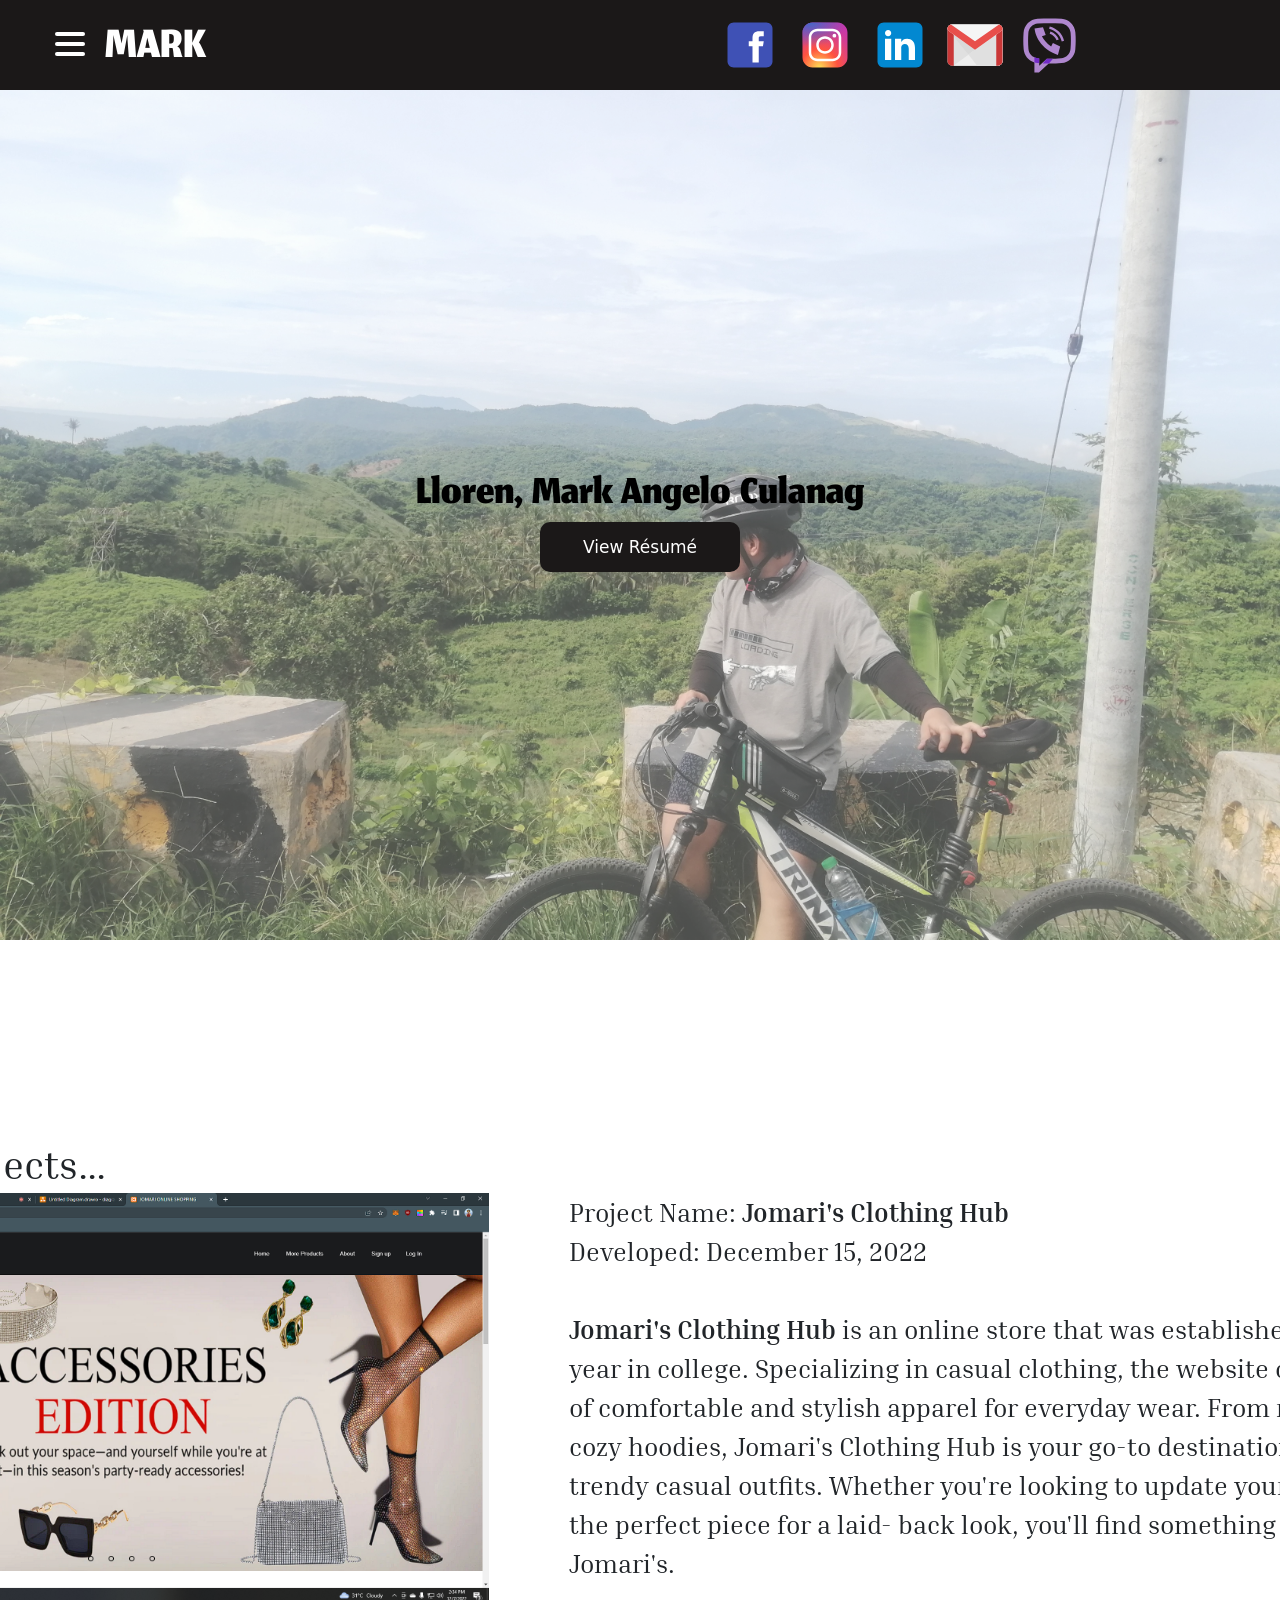
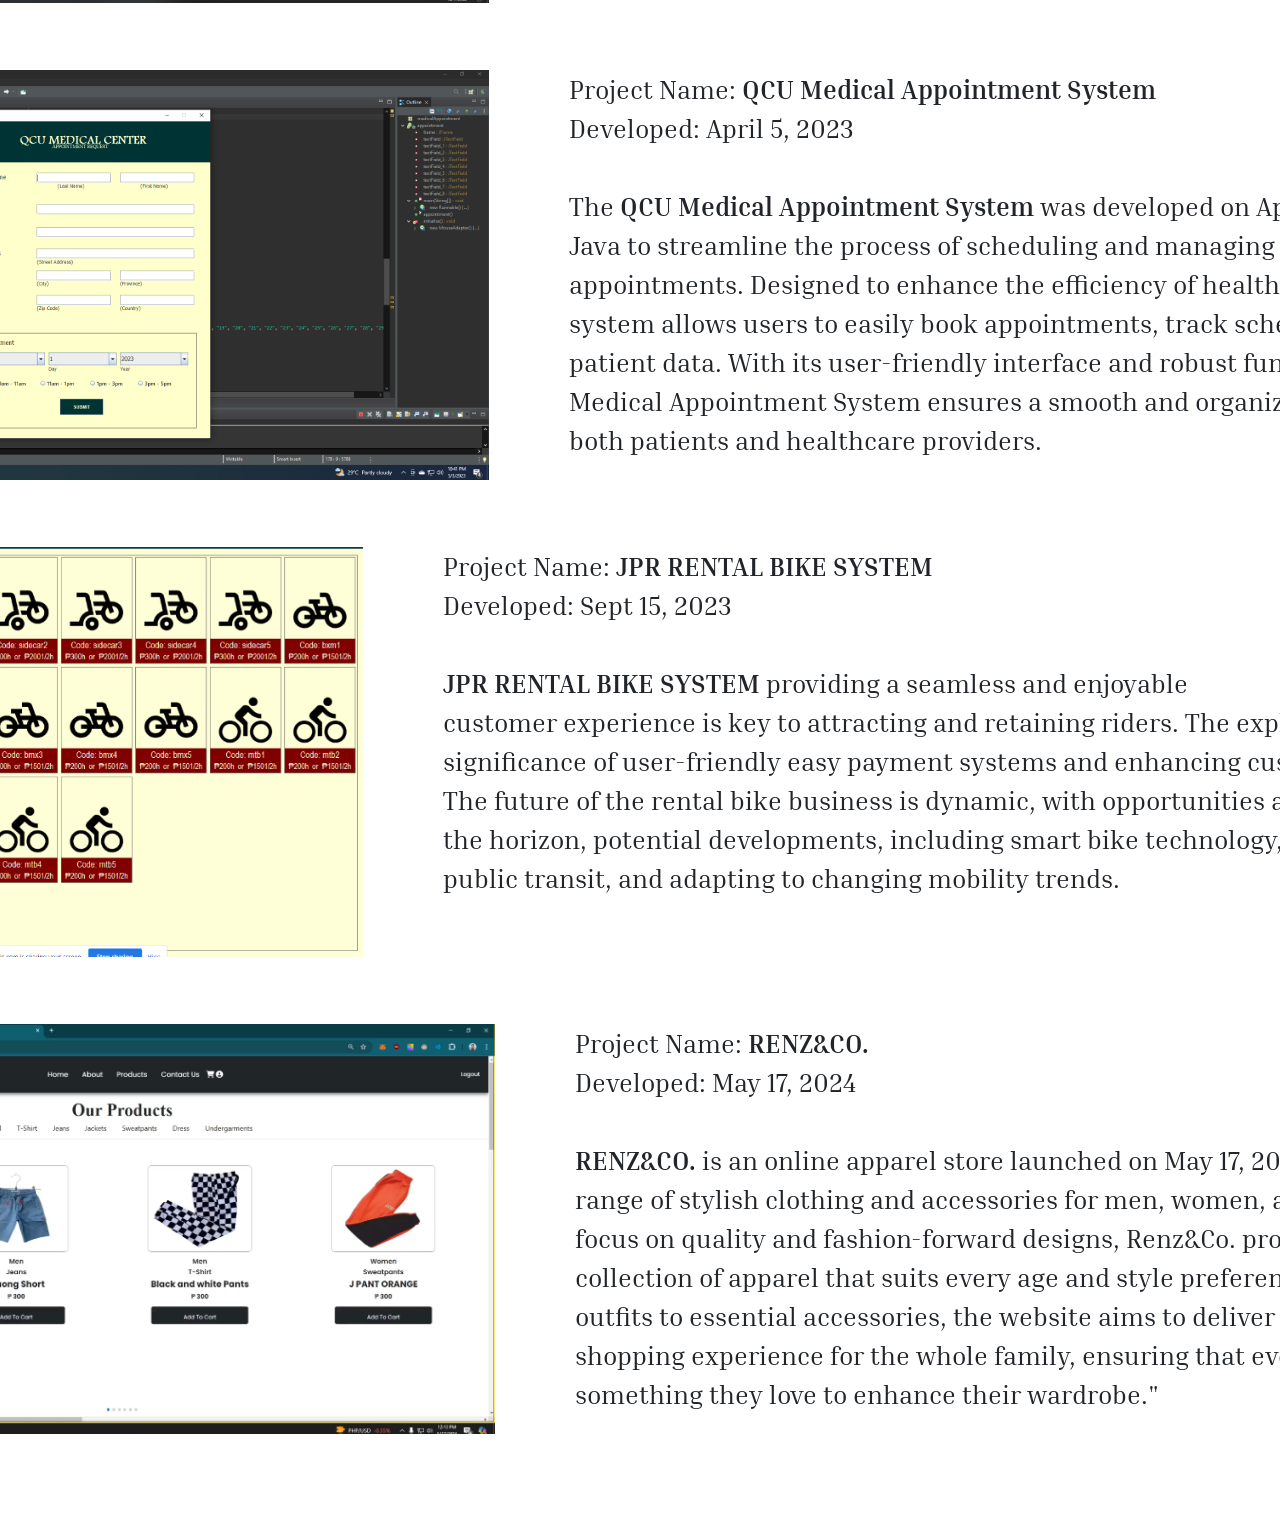
==== index.html @ b14b0250 "renaming" ====
<!DOCTYPE html>
<html lang="en">
<head>
    <meta charset="UTF-8">
    <meta name="viewport" content="width=device-width, initial-scale=1.0">
    <link href="https://cdn.jsdelivr.net/npm/bootstrap@5.3.3/dist/css/bootstrap.min.css" rel="stylesheet" integrity="sha384-QWTKZyjpPEjISv5WaRU9OFeRpok6YctnYmDr5pNlyT2bRjXh0JMhjY6hW+ALEwIH" crossorigin="anonymous">
    <link rel="stylesheet" href="index.css">
    <script src="https://cdn.jsdelivr.net/npm/bootstrap@5.3.3/dist/js/bootstrap.bundle.min.js" integrity="sha384-YvpcrYf0tY3lHB60NNkmXc5s9fDVZLESaAA55NDzOxhy9GkcIdslK1eN7N6jIeHz" crossorigin="anonymous"></script>


    <title>Document</title>
</head>
<body>
    <section class="header">
        
            <div class="Logo">
                 <h1> MARK </h1>
            </div>
            
            <div class="menu">
                <div data-active-trigger="menu" class="menu-opener">
                        <div class="burger">
                        <span></span>
                    </div>
                    <ul data-active-group="menu" class="menu-link">
                        <li>
                            <a href="https://www.facebook.com/markangelo.lloren"><svg id="fb" xmlns="http://www.w3.org/2000/svg" x="0px" y="0px" width="60" height="60" viewBox="0 0 48 48">
                            <path fill="#3F51B5" d="M42,37c0,2.762-2.238,5-5,5H11c-2.761,0-5-2.238-5-5V11c0-2.762,2.239-5,5-5h26c2.762,0,5,2.238,5,5V37z"></path><path fill="#FFF" d="M34.368,25H31v13h-5V25h-3v-4h3v-2.41c0.002-3.508,1.459-5.59,5.592-5.59H35v4h-2.287C31.104,17,31,17.6,31,18.723V21h4L34.368,25z"></path>
                            </svg></a>
                        </li>
                        
                        <li>
                            <a href="https://www.facebook.com/markangelo.lloren"><svg id="instagram" xmlns="http://www.w3.org/2000/svg" x="0px" y="0px" width="60" height="60" viewBox="0 0 48 48">
                            <radialGradient id="yOrnnhliCrdS2gy~4tD8ma_Xy10Jcu1L2Su_gr1" cx="19.38" cy="42.035" r="44.899" gradientUnits="userSpaceOnUse"><stop offset="0" stop-color="#fd5"></stop><stop offset=".328" stop-color="#ff543f"></stop><stop offset=".348" stop-color="#fc5245"></stop><stop offset=".504" stop-color="#e64771"></stop><stop offset=".643" stop-color="#d53e91"></stop><stop offset=".761" stop-color="#cc39a4"></stop><stop offset=".841" stop-color="#c837ab"></stop></radialGradient><path fill="url(#yOrnnhliCrdS2gy~4tD8ma_Xy10Jcu1L2Su_gr1)" d="M34.017,41.99l-20,0.019c-4.4,0.004-8.003-3.592-8.008-7.992l-0.019-20	c-0.004-4.4,3.592-8.003,7.992-8.008l20-0.019c4.4-0.004,8.003,3.592,8.008,7.992l0.019,20	C42.014,38.383,38.417,41.986,34.017,41.99z"></path><radialGradient id="yOrnnhliCrdS2gy~4tD8mb_Xy10Jcu1L2Su_gr2" cx="11.786" cy="5.54" r="29.813" gradientTransform="matrix(1 0 0 .6663 0 1.849)" gradientUnits="userSpaceOnUse"><stop offset="0" stop-color="#4168c9"></stop><stop offset=".999" stop-color="#4168c9" stop-opacity="0"></stop></radialGradient><path fill="url(#yOrnnhliCrdS2gy~4tD8mb_Xy10Jcu1L2Su_gr2)" d="M34.017,41.99l-20,0.019c-4.4,0.004-8.003-3.592-8.008-7.992l-0.019-20	c-0.004-4.4,3.592-8.003,7.992-8.008l20-0.019c4.4-0.004,8.003,3.592,8.008,7.992l0.019,20	C42.014,38.383,38.417,41.986,34.017,41.99z"></path><path fill="#fff" d="M24,31c-3.859,0-7-3.14-7-7s3.141-7,7-7s7,3.14,7,7S27.859,31,24,31z M24,19c-2.757,0-5,2.243-5,5	s2.243,5,5,5s5-2.243,5-5S26.757,19,24,19z"></path><circle cx="31.5" cy="16.5" r="1.5" fill="#fff"></circle><path fill="#fff" d="M30,37H18c-3.859,0-7-3.14-7-7V18c0-3.86,3.141-7,7-7h12c3.859,0,7,3.14,7,7v12	C37,33.86,33.859,37,30,37z M18,13c-2.757,0-5,2.243-5,5v12c0,2.757,2.243,5,5,5h12c2.757,0,5-2.243,5-5V18c0-2.757-2.243-5-5-5H18z"></path>
                            </svg></a>
                        </li>
                        
                        <li>
                            <a href="https://www.facebook.com/markangelo.lloren"><svg id="linkedin" xmlns="http://www.w3.org/2000/svg" x="0px" y="0px" width="60" height="60" viewBox="0 0 48 48">
                                <path fill="#0288D1" d="M42,37c0,2.762-2.238,5-5,5H11c-2.761,0-5-2.238-5-5V11c0-2.762,2.239-5,5-5h26c2.762,0,5,2.238,5,5V37z"></path><path fill="#FFF" d="M12 19H17V36H12zM14.485 17h-.028C12.965 17 12 15.888 12 14.499 12 13.08 12.995 12 14.514 12c1.521 0 2.458 1.08 2.486 2.499C17 15.887 16.035 17 14.485 17zM36 36h-5v-9.099c0-2.198-1.225-3.698-3.192-3.698-1.501 0-2.313 1.012-2.707 1.99C24.957 25.543 25 26.511 25 27v9h-5V19h5v2.616C25.721 20.5 26.85 19 29.738 19c3.578 0 6.261 2.25 6.261 7.274L36 36 36 36z"></path>
                                </svg></a>
                        </li>
                        
                        <li>
                            <a href="https://www.facebook.com/markangelo.lloren"><svg id="email" xmlns="http://www.w3.org/2000/svg" x="0px" y="0px" width="60" height="60" viewBox="0 0 48 48">
                                <path fill="#e0e0e0" d="M5.5,40.5h37c1.933,0,3.5-1.567,3.5-3.5V11c0-1.933-1.567-3.5-3.5-3.5h-37C3.567,7.5,2,9.067,2,11v26C2,38.933,3.567,40.5,5.5,40.5z"></path><path fill="#d9d9d9" d="M26,40.5h16.5c1.933,0,3.5-1.567,3.5-3.5V11c0-1.933-1.567-3.5-3.5-3.5h-37C3.567,7.5,2,9.067,2,11L26,40.5z"></path><path fill="#eee" d="M6.745,40.5H42.5c1.933,0,3.5-1.567,3.5-3.5V11.5L6.745,40.5z"></path><path fill="#e0e0e0" d="M25.745,40.5H42.5c1.933,0,3.5-1.567,3.5-3.5V11.5L18.771,31.616L25.745,40.5z"></path><path fill="#ca3737" d="M42.5,9.5h-37C3.567,9.5,2,9.067,2,11v26c0,1.933,1.567,3.5,3.5,3.5H7V12h34v28.5h1.5c1.933,0,3.5-1.567,3.5-3.5V11C46,9.067,44.433,9.5,42.5,9.5z"></path><path fill="#f5f5f5" d="M42.5,7.5H24H5.5C3.567,7.5,2,9.036,2,11c0,1.206,1.518,2.258,1.518,2.258L24,27.756l20.482-14.497c0,0,1.518-1.053,1.518-2.258C46,9.036,44.433,7.5,42.5,7.5z"></path><path fill="#e84f4b" d="M43.246,7.582L24,21L4.754,7.582C3.18,7.919,2,9.297,2,11c0,1.206,1.518,2.258,1.518,2.258L24,27.756l20.482-14.497c0,0,1.518-1.053,1.518-2.258C46,9.297,44.82,7.919,43.246,7.582z"></path>
                                </svg></a>
                        </li>

                        <li>
                            <a href="https://www.facebook.com/markangelo.lloren"><svg id="contact" xmlns="http://www.w3.org/2000/svg" x="0px" y="0px" width="60" height="60" viewBox="0 0 50 50">
                                <path fill="#af87ce" d="M31.596,33.436l-2.103-0.845c-14.748-5.924-16.972-18.854-17.06-19.402l-0.322-2.018l7.042-0.972	l2.285,6.366l-3.172,1.139c1.388,2.65,3.745,5.871,7.688,8.527l1.465-2.918l6.045,3.034L31.596,33.436z"></path><path fill="#af87ce" d="M15.781,48H12v-8.437c-4.99-1.456-8.589-5.822-8.976-11.134C2.66,23.432,2.645,19.617,2.97,14.823	C3.393,8.608,8.371,3.608,14.551,3.192c7.166-0.483,13.165-0.487,20.061-0.02c6.086,0.413,11.045,5.29,11.535,11.345l0,0	c0.4,4.953,0.384,9.07-0.057,14.212c-0.518,6.037-5.32,10.809-11.42,11.345c-4.06,0.357-7.058,0.472-10.755,0.433L15.781,48z M24.812,6.826c-3.213,0-6.457,0.119-9.993,0.356c-4.193,0.282-7.571,3.684-7.858,7.912c-0.312,4.591-0.297,8.248,0.052,13.044	c0.293,4.021,3.288,7.245,7.282,7.842L16,36.235v6.124l6.383-5.88l0.802,0.015c3.917,0.073,6.938-0.036,11.134-0.404	c4.16-0.366,7.434-3.604,7.785-7.702c0.426-4.97,0.441-8.769,0.055-13.548l0,0c-0.331-4.096-3.692-7.396-7.819-7.677	C31.033,6.938,27.938,6.826,24.812,6.826z"></path><path fill="#742bc9" d="M22.266,36.45l-3.336,3.892c1.717,0.089,3.427,0.143,5.13,0.162l3.456-4.032	C25.775,36.503,24.026,36.497,22.266,36.45z"></path><path fill="#742bc9" d="M16,40.154v-4.023c-0.393-0.031-0.784-0.044-1.177-0.078c-1.004-0.088-1.952-0.348-2.823-0.743v4.255	c0.794,0.232,1.619,0.398,2.474,0.473C14.983,40.082,15.491,40.116,16,40.154z"></path><path fill="#af87ce" d="M30.459,21.142c-0.468-1.241-1.176-2.34-2.103-3.267c-1.016-1.017-2.231-1.765-3.613-2.224	l0.631-1.898c1.68,0.559,3.159,1.47,4.396,2.708c1.128,1.128,1.99,2.465,2.559,3.974L30.459,21.142z"></path><path fill="#af87ce" d="M34.78,22.022c-0.618-2.559-1.933-4.898-3.803-6.769c-1.854-1.854-4.174-3.165-6.71-3.789	l0.478-1.941c2.89,0.711,5.534,2.204,7.646,4.316c2.13,2.13,3.629,4.797,4.333,7.714L34.78,22.022z"></path>
                                </svg></a>
                        </li>
                    </ul>
                </div>
            </div>
            <div class="SocMeds">
                
                <a href="https://www.facebook.com/markangelo.lloren"><svg id="fb" xmlns="http://www.w3.org/2000/svg" x="0px" y="0px" width="60" height="60" viewBox="0 0 48 48">
                    <path fill="#3F51B5" d="M42,37c0,2.762-2.238,5-5,5H11c-2.761,0-5-2.238-5-5V11c0-2.762,2.239-5,5-5h26c2.762,0,5,2.238,5,5V37z"></path><path fill="#FFF" d="M34.368,25H31v13h-5V25h-3v-4h3v-2.41c0.002-3.508,1.459-5.59,5.592-5.59H35v4h-2.287C31.104,17,31,17.6,31,18.723V21h4L34.368,25z"></path>
                </svg></a>
                
                <a href="https://www.facebook.com/markangelo.lloren"><svg id="instagram" xmlns="http://www.w3.org/2000/svg" x="0px" y="0px" width="60" height="60" viewBox="0 0 48 48">
                    <radialGradient id="yOrnnhliCrdS2gy~4tD8ma_Xy10Jcu1L2Su_gr1" cx="19.38" cy="42.035" r="44.899" gradientUnits="userSpaceOnUse"><stop offset="0" stop-color="#fd5"></stop><stop offset=".328" stop-color="#ff543f"></stop><stop offset=".348" stop-color="#fc5245"></stop><stop offset=".504" stop-color="#e64771"></stop><stop offset=".643" stop-color="#d53e91"></stop><stop offset=".761" stop-color="#cc39a4"></stop><stop offset=".841" stop-color="#c837ab"></stop></radialGradient><path fill="url(#yOrnnhliCrdS2gy~4tD8ma_Xy10Jcu1L2Su_gr1)" d="M34.017,41.99l-20,0.019c-4.4,0.004-8.003-3.592-8.008-7.992l-0.019-20	c-0.004-4.4,3.592-8.003,7.992-8.008l20-0.019c4.4-0.004,8.003,3.592,8.008,7.992l0.019,20	C42.014,38.383,38.417,41.986,34.017,41.99z"></path><radialGradient id="yOrnnhliCrdS2gy~4tD8mb_Xy10Jcu1L2Su_gr2" cx="11.786" cy="5.54" r="29.813" gradientTransform="matrix(1 0 0 .6663 0 1.849)" gradientUnits="userSpaceOnUse"><stop offset="0" stop-color="#4168c9"></stop><stop offset=".999" stop-color="#4168c9" stop-opacity="0"></stop></radialGradient><path fill="url(#yOrnnhliCrdS2gy~4tD8mb_Xy10Jcu1L2Su_gr2)" d="M34.017,41.99l-20,0.019c-4.4,0.004-8.003-3.592-8.008-7.992l-0.019-20	c-0.004-4.4,3.592-8.003,7.992-8.008l20-0.019c4.4-0.004,8.003,3.592,8.008,7.992l0.019,20	C42.014,38.383,38.417,41.986,34.017,41.99z"></path><path fill="#fff" d="M24,31c-3.859,0-7-3.14-7-7s3.141-7,7-7s7,3.14,7,7S27.859,31,24,31z M24,19c-2.757,0-5,2.243-5,5	s2.243,5,5,5s5-2.243,5-5S26.757,19,24,19z"></path><circle cx="31.5" cy="16.5" r="1.5" fill="#fff"></circle><path fill="#fff" d="M30,37H18c-3.859,0-7-3.14-7-7V18c0-3.86,3.141-7,7-7h12c3.859,0,7,3.14,7,7v12	C37,33.86,33.859,37,30,37z M18,13c-2.757,0-5,2.243-5,5v12c0,2.757,2.243,5,5,5h12c2.757,0,5-2.243,5-5V18c0-2.757-2.243-5-5-5H18z"></path>
                    </svg></a>
                
                <a href="https://www.facebook.com/markangelo.lloren"><svg id="linkedin" xmlns="http://www.w3.org/2000/svg" x="0px" y="0px" width="60" height="60" viewBox="0 0 48 48">
                    <path fill="#0288D1" d="M42,37c0,2.762-2.238,5-5,5H11c-2.761,0-5-2.238-5-5V11c0-2.762,2.239-5,5-5h26c2.762,0,5,2.238,5,5V37z"></path><path fill="#FFF" d="M12 19H17V36H12zM14.485 17h-.028C12.965 17 12 15.888 12 14.499 12 13.08 12.995 12 14.514 12c1.521 0 2.458 1.08 2.486 2.499C17 15.887 16.035 17 14.485 17zM36 36h-5v-9.099c0-2.198-1.225-3.698-3.192-3.698-1.501 0-2.313 1.012-2.707 1.99C24.957 25.543 25 26.511 25 27v9h-5V19h5v2.616C25.721 20.5 26.85 19 29.738 19c3.578 0 6.261 2.25 6.261 7.274L36 36 36 36z"></path>
                    </svg></a>
                
                <a href="https://www.facebook.com/markangelo.lloren"><svg id="email" xmlns="http://www.w3.org/2000/svg" x="0px" y="0px" width="60" height="60" viewBox="0 0 48 48">
                    <path fill="#e0e0e0" d="M5.5,40.5h37c1.933,0,3.5-1.567,3.5-3.5V11c0-1.933-1.567-3.5-3.5-3.5h-37C3.567,7.5,2,9.067,2,11v26C2,38.933,3.567,40.5,5.5,40.5z"></path><path fill="#d9d9d9" d="M26,40.5h16.5c1.933,0,3.5-1.567,3.5-3.5V11c0-1.933-1.567-3.5-3.5-3.5h-37C3.567,7.5,2,9.067,2,11L26,40.5z"></path><path fill="#eee" d="M6.745,40.5H42.5c1.933,0,3.5-1.567,3.5-3.5V11.5L6.745,40.5z"></path><path fill="#e0e0e0" d="M25.745,40.5H42.5c1.933,0,3.5-1.567,3.5-3.5V11.5L18.771,31.616L25.745,40.5z"></path><path fill="#ca3737" d="M42.5,9.5h-37C3.567,9.5,2,9.067,2,11v26c0,1.933,1.567,3.5,3.5,3.5H7V12h34v28.5h1.5c1.933,0,3.5-1.567,3.5-3.5V11C46,9.067,44.433,9.5,42.5,9.5z"></path><path fill="#f5f5f5" d="M42.5,7.5H24H5.5C3.567,7.5,2,9.036,2,11c0,1.206,1.518,2.258,1.518,2.258L24,27.756l20.482-14.497c0,0,1.518-1.053,1.518-2.258C46,9.036,44.433,7.5,42.5,7.5z"></path><path fill="#e84f4b" d="M43.246,7.582L24,21L4.754,7.582C3.18,7.919,2,9.297,2,11c0,1.206,1.518,2.258,1.518,2.258L24,27.756l20.482-14.497c0,0,1.518-1.053,1.518-2.258C46,9.297,44.82,7.919,43.246,7.582z"></path>
                    </svg></a>
                
                <a href="https://www.facebook.com/markangelo.lloren"><svg id="contact" xmlns="http://www.w3.org/2000/svg" x="0px" y="0px" width="60" height="60" viewBox="0 0 50 50">
                    <path fill="#af87ce" d="M31.596,33.436l-2.103-0.845c-14.748-5.924-16.972-18.854-17.06-19.402l-0.322-2.018l7.042-0.972	l2.285,6.366l-3.172,1.139c1.388,2.65,3.745,5.871,7.688,8.527l1.465-2.918l6.045,3.034L31.596,33.436z"></path><path fill="#af87ce" d="M15.781,48H12v-8.437c-4.99-1.456-8.589-5.822-8.976-11.134C2.66,23.432,2.645,19.617,2.97,14.823	C3.393,8.608,8.371,3.608,14.551,3.192c7.166-0.483,13.165-0.487,20.061-0.02c6.086,0.413,11.045,5.29,11.535,11.345l0,0	c0.4,4.953,0.384,9.07-0.057,14.212c-0.518,6.037-5.32,10.809-11.42,11.345c-4.06,0.357-7.058,0.472-10.755,0.433L15.781,48z M24.812,6.826c-3.213,0-6.457,0.119-9.993,0.356c-4.193,0.282-7.571,3.684-7.858,7.912c-0.312,4.591-0.297,8.248,0.052,13.044	c0.293,4.021,3.288,7.245,7.282,7.842L16,36.235v6.124l6.383-5.88l0.802,0.015c3.917,0.073,6.938-0.036,11.134-0.404	c4.16-0.366,7.434-3.604,7.785-7.702c0.426-4.97,0.441-8.769,0.055-13.548l0,0c-0.331-4.096-3.692-7.396-7.819-7.677	C31.033,6.938,27.938,6.826,24.812,6.826z"></path><path fill="#742bc9" d="M22.266,36.45l-3.336,3.892c1.717,0.089,3.427,0.143,5.13,0.162l3.456-4.032	C25.775,36.503,24.026,36.497,22.266,36.45z"></path><path fill="#742bc9" d="M16,40.154v-4.023c-0.393-0.031-0.784-0.044-1.177-0.078c-1.004-0.088-1.952-0.348-2.823-0.743v4.255	c0.794,0.232,1.619,0.398,2.474,0.473C14.983,40.082,15.491,40.116,16,40.154z"></path><path fill="#af87ce" d="M30.459,21.142c-0.468-1.241-1.176-2.34-2.103-3.267c-1.016-1.017-2.231-1.765-3.613-2.224	l0.631-1.898c1.68,0.559,3.159,1.47,4.396,2.708c1.128,1.128,1.99,2.465,2.559,3.974L30.459,21.142z"></path><path fill="#af87ce" d="M34.78,22.022c-0.618-2.559-1.933-4.898-3.803-6.769c-1.854-1.854-4.174-3.165-6.71-3.789	l0.478-1.941c2.89,0.711,5.534,2.204,7.646,4.316c2.13,2.13,3.629,4.797,4.333,7.714L34.78,22.022z"></path>
                    </svg></a>

                
                
            </div>
        
    </section>
    



    <section class="content">
        <div class="backgroundPic">
            <div class="DeveloperName"> 
                <h2> Lloren, Mark Angelo Culanag </h2>
                <button class="ViewExperience" type="button" class="btn btn-primary" data-bs-toggle="modal" data-bs-target="#staticBackdrop"> View Résumé </button>
            </div>
            
            <!-- Modal -->
            <div class="modal fade" id="staticBackdrop" data-bs-backdrop="static" data-bs-keyboard="false" tabindex="-1" aria-labelledby="staticBackdropLabel" aria-hidden="true">
                <div class="modal-dialog">
                <div class="modal-content">
                    <div class="modal-header">
                    <h1 class="modal-title fs-5" id="staticBackdropLabel">Résumé</h1>
                    <button type="button" class="btn-close" data-bs-dismiss="modal" aria-label="Close"></button>
                    </div>
                    
                    <div class="modal-body">
                        <ul class="list-group">
                            <li class="list-group-item active bg-dark text-white border-dark "  aria-current="true">Basic Infomation</li>
                            <li class="list-group-item">Name: LLOREN, MARK ANGELO C.</li>
                            <li class="list-group-item">Gender: MALE </li>

                            <li class="list-group-item active bg-dark text-white border-dark " aria-current="true">Work Experience</li>
                            <li class="list-group-item">'FOOD HANDLER' - BALIWAG LECHEN MANOK INC. (SEP-DEC 2022)</li>
                            <li class="list-group-item">'TECHNICAL STAFF' - INTELLISMART TECHNOLOGY, INC. (AUG-OCT 2024) </li>

                            <li class="list-group-item active bg-dark text-white border-dark " aria-current="true">Skills</li>
                            <li class="list-group-item">
                                
                                <svg xmlns="http://www.w3.org/2000/svg" x="0px" y="0px" width="60" height="60" viewBox="0 0 48 48">
                                <path fill="#E65100" d="M41,5H7l3,34l14,4l14-4L41,5L41,5z"></path><path fill="#FF6D00" d="M24 8L24 39.9 35.2 36.7 37.7 8z"></path><path fill="#FFF" d="M24,25v-4h8.6l-0.7,11.5L24,35.1v-4.2l4.1-1.4l0.3-4.5H24z M32.9,17l0.3-4H24v4H32.9z"></path><path fill="#EEE" d="M24,30.9v4.2l-7.9-2.6L15.7,27h4l0.2,2.5L24,30.9z M19.1,17H24v-4h-9.1l0.7,12H24v-4h-4.6L19.1,17z"></path>
                                </svg>
                                
                                <svg xmlns="http://www.w3.org/2000/svg" x="0px" y="0px" width="60" height="60" viewBox="0 0 48 48">
                                    <linearGradient id="TQDriqswrKwPOniLrPT12a_7gdY5qNXaKC0_gr1" x1="16.33" x2="32.293" y1="-2.748" y2="41.109" gradientUnits="userSpaceOnUse"><stop offset="0" stop-color="#2aa4f4"></stop><stop offset="1" stop-color="#007ad9"></stop></linearGradient><path fill="url(#TQDriqswrKwPOniLrPT12a_7gdY5qNXaKC0_gr1)" d="M7.192,7.176l2.627,29.77c0.109,1.237,0.97,2.28,2.164,2.621l10.643,3.041	c0.898,0.257,1.849,0.257,2.747,0l10.643-3.041c1.194-0.341,2.055-1.383,2.164-2.621l2.627-29.77C40.911,6.006,39.99,5,38.816,5	H9.184C8.01,5,7.089,6.006,7.192,7.176z"></path><path fill="#35c1f1" d="M24,8v31.9l9.876-2.822c0.797-0.228,1.371-0.924,1.443-1.749l2.286-26.242	C37.656,8.502,37.196,8,36.609,8H24z"></path><path fill="#fff" d="M33.1,13H24v4h4.9l-0.3,4H24v4h4.4l-0.3,4.5L24,30.9v4.2l7.9-2.6L32.6,21l0,0L33.1,13z"></path><path fill="#d6e0e9" d="M24,13v4h-8.9l-0.3-4H24z M19.4,21l0.2,4H24v-4H19.4z M19.8,27h-4l0.3,5.5l7.9,2.6v-4.2l-4.1-1.4	L19.8,27z"></path><path d="M33.1,13l-0.5,8l-0.7,11.5L24,35.1l-7.9-2.6L15.8,27h4l0.1,2.5l4.1,1.4l4.1-1.4l0.3-4.5H24h-4.4l-0.2-4H24h4.6l0.3-4H24 h-8.9l-0.3-4H24H33.1 M34.164,12H33.1H24h-9.2h-1.078l0.081,1.075l0.3,4L14.172,18H15.1H24h3.822l-0.15,2H24h-4.6h-1.051 l0.052,1.05l0.2,4L18.649,26H15.8h-1.056l0.058,1.054l0.3,5.5l0.037,0.682l0.649,0.214l7.9,2.6L24,36.153l0.313-0.103l7.9-2.6 l0.644-0.212l0.041-0.677l0.7-11.5l0.5-7.998L34.164,12L34.164,12z M20.761,26H24h3.331l-0.185,2.769L24,29.843l-3.128-1.068 l-0.073-1.815L20.761,26L20.761,26z" opacity=".05"></path><path d="M33.1,13l-0.5,8l-0.7,11.5L24,35.1l-7.9-2.6L15.8,27h4l0.1,2.5l4.1,1.4l4.1-1.4l0.3-4.5H24h-4.4l-0.2-4H24h4.6l0.3-4H24 h-8.9l-0.3-4H24H33.1 M33.632,12.5H33.1H24h-9.2h-0.539l0.04,0.537l0.3,4l0.035,0.463H15.1H24h4.361l-0.225,3H24h-4.6h-0.526 l0.026,0.525l0.2,4l0.024,0.475H19.6H24h3.866l-0.242,3.634L24,30.372l-3.614-1.234L20.3,26.98L20.28,26.5H19.8h-4h-0.528 l0.029,0.527l0.3,5.5l0.019,0.341l0.324,0.107l7.9,2.6L24,35.626l0.156-0.051l7.9-2.6l0.322-0.106l0.021-0.339l0.7-11.5l0.5-7.999 L33.632,12.5L33.632,12.5z" opacity=".07"></path>
                                    </svg>
                            

                                <svg xmlns="http://www.w3.org/2000/svg" x="0px" y="0px" width="60" height="60" viewBox="0 0 48 48">
                                    <path fill="#ffd600" d="M6,42V6h36v36H6z"></path><path fill="#000001" d="M29.538 32.947c.692 1.124 1.444 2.201 3.037 2.201 1.338 0 2.04-.665 2.04-1.585 0-1.101-.726-1.492-2.198-2.133l-.807-.344c-2.329-.988-3.878-2.226-3.878-4.841 0-2.41 1.845-4.244 4.728-4.244 2.053 0 3.528.711 4.592 2.573l-2.514 1.607c-.553-.988-1.151-1.377-2.078-1.377-.946 0-1.545.597-1.545 1.377 0 .964.6 1.354 1.985 1.951l.807.344C36.452 29.645 38 30.839 38 33.523 38 36.415 35.716 38 32.65 38c-2.999 0-4.702-1.505-5.65-3.368L29.538 32.947zM17.952 33.029c.506.906 1.275 1.603 2.381 1.603 1.058 0 1.667-.418 1.667-2.043V22h3.333v11.101c0 3.367-1.953 4.899-4.805 4.899-2.577 0-4.437-1.746-5.195-3.368L17.952 33.029z"></path>
                                    </svg>


                                <svg xmlns="http://www.w3.org/2000/svg" x="0px" y="0px" width="60" height="60" viewBox="0 0 80 80">
                                    <path fill="#dcd5f2" d="M40,61.5C18.22,61.5,0.5,51.855,0.5,40S18.22,18.5,40,18.5S79.5,28.145,79.5,40S61.78,61.5,40,61.5z"></path><path fill="#8b75a1" d="M40,19c21.505,0,39,9.421,39,21S61.505,61,40,61S1,51.579,1,40S18.495,19,40,19 M40,18 C17.909,18,0,27.85,0,40s17.909,22,40,22s40-9.85,40-22S62.091,18,40,18L40,18z"></path><path fill="#36404d" d="M25.112 34c1.725 0 3.214.622 4.084 1.706.749.934.981 2.171.668 3.577C29.023 43.074 27.395 44 21.57 44h-4.14l1.75-10H25.112M25.112 32H17.5L14 52h2l1.056-6h4.515c5.863 0 9.053-.905 10.246-6.284C32.842 35.096 29.436 32 25.112 32L25.112 32zM61.112 34c1.725 0 3.214.622 4.084 1.706.749.934.981 2.171.668 3.577C65.023 43.074 63.395 44 57.57 44h-4.14l1.75-10H61.112M61.112 32H53.5L50 52h2l1.056-6h4.515c5.863 0 9.053-.905 10.246-6.284C68.842 35.096 65.436 32 61.112 32L61.112 32z"></path><g><path fill="#36404d" d="M49.072,33.212C48.193,32.348,46.644,32,44.334,32h-5.538L40,26h-2.1L34,46h1.99l2.388-12h0.419 h5.538c2.338,0,3.094,0.4,3.335,0.637c0.343,0.338,0.424,1.226,0.217,2.363l-1.767,9h2.106l1.626-8.63 C50.199,35.462,49.936,34.062,49.072,33.212z"></path></g>
                                </svg>


                                <svg class="w-6 h-6 text-gray-800 dark:text-white" aria-hidden="true" xmlns="http://www.w3.org/2000/svg" width="60" height="60" fill="none" viewBox="0 0 24 24">
                                    <path stroke="currentColor" stroke-linejoin="round" d="m17 13 3.4641-2V7L17 5l-3.4641 2v4M17 13l-3.4641-2M17 13v4l-7.00001 4M17 13V9m0 4-7.00001 4m3.53591-6L10.5 12.7348M9.99999 21l-3.4641-2.1318M9.99999 21v-4m-3.4641 2v-.1318m0 0V15L10.5 12.7348m-3.96411 6.1334L3.5 17V5m0 0L7 3l3.5 2m-7 0 2.99999 2M10.5 5v7.7348M10.5 5 6.49999 7M17 9l3.5-2M17 9l-3.5-2M9.99999 17l-3.5-2m0 .5V7"/>
                                  </svg>
                                  

                                <svg id='Visual_Basic_24' width='60' height='60' viewBox='0 0 24 24' xmlns='http://www.w3.org/2000/svg' xmlns:xlink='http://www.w3.org/1999/xlink'><rect width='24' height='24' stroke='none' fill='#000000' opacity='0'/><g transform="matrix(0.56 0 0 0.56 12 12)" >
                                    <path style="stroke: none; stroke-width: 1; stroke-dasharray: none; stroke-linecap: butt; stroke-dashoffset: 0; stroke-linejoin: miter; stroke-miterlimit: 4; fill: rgb(0,0,0); fill-rule: nonzero; opacity: 1;" transform=" translate(-24, -24)" d="M 11.5 6 C 8.467 6 6 8.468 6 11.5 L 6 36.5 C 6 39.532 8.467 42 11.5 42 L 36.5 42 C 39.533 42 42 39.532 42 36.5 L 42 11.5 C 42 8.468 39.533 6 36.5 6 L 11.5 6 z M 14.251953 18 C 14.739547 18.001078 15.201344 18.289375 15.402344 18.765625 L 18.251953 25.529297 L 21.099609 18.765625 C 21.367609 18.129625 22.094328 17.828656 22.736328 18.097656 C 23.370328 18.365656 23.669344 19.098375 23.402344 19.734375 L 19.402344 29.234375 C 19.207344 29.698375 18.753 30 18.25 30 C 17.747 30 17.292656 29.698375 17.097656 29.234375 L 13.097656 19.734375 C 12.829656 19.098375 13.129625 18.365656 13.765625 18.097656 C 13.925125 18.030656 14.089422 17.999641 14.251953 18 z M 27.25 18 L 30.875 18 C 32.874 18 34.5 19.626 34.5 21.625 C 34.5 22.403 34.254938 23.123844 33.835938 23.714844 C 34.551938 24.377844 35 25.325 35 26.375 C 35 28.374 33.374 30 31.375 30 L 27.25 30 C 26.56 30 26 29.44 26 28.75 L 26 19.25 C 26 18.56 26.56 18 27.25 18 z M 28.5 20.5 L 28.5 22.75 L 30.875 22.75 C 31.495 22.75 32 22.245 32 21.625 C 32 21.005 31.495 20.5 30.875 20.5 L 28.5 20.5 z M 28.5 25.25 L 28.5 27.5 L 31.375 27.5 C 31.995 27.5 32.5 26.995 32.5 26.375 C 32.5 25.755 31.995 25.25 31.375 25.25 L 30.875 25.25 L 28.5 25.25 z" stroke-linecap="round" /></g>
                                </svg>


                                <svg xmlns="http://www.w3.org/2000/svg" x="0px" y="0px" width="60" height="60" viewBox="0 0 100 100">
                                    <path fill="#fefdef" d="M82,29.429v41.143C82,76.857,76.857,82,70.571,82H29.429C23.143,82,18,76.857,18,70.571V29.429	C18,23.143,23.143,18,29.429,18h41.143C76.857,18,82,23.143,82,29.429z"></path><path fill="#1f212b" d="M70.571,83H29.429C22.575,83,17,77.424,17,70.571V29.429C17,22.576,22.575,17,29.429,17h41.143	C77.425,17,83,22.576,83,29.429v41.143C83,77.424,77.425,83,70.571,83z M29.429,19C23.679,19,19,23.678,19,29.429v41.143	C19,76.322,23.679,81,29.429,81h41.143C76.321,81,81,76.322,81,70.571V29.429C81,23.678,76.321,19,70.571,19H29.429z"></path><path fill="#1f212b" d="M70.571,78H29.429C25.332,78,22,74.667,22,70.571V29.429C22,25.333,25.332,22,29.429,22H33.5	c0.276,0,0.5,0.224,0.5,0.5S33.776,23,33.5,23h-4.071C25.884,23,23,25.884,23,29.429v41.143C23,74.116,25.884,77,29.429,77h41.143	C74.116,77,77,74.116,77,70.571V66.5c0-0.276,0.224-0.5,0.5-0.5s0.5,0.224,0.5,0.5v4.071C78,74.667,74.668,78,70.571,78z"></path><path fill="#1f212b" d="M77.5,64c-0.276,0-0.5-0.224-0.5-0.5v-3c0-0.276,0.224-0.5,0.5-0.5s0.5,0.224,0.5,0.5v3	C78,63.776,77.776,64,77.5,64z"></path><path fill="#1f212b" d="M77.5,49c-0.276,0-0.5-0.224-0.5-0.5V29.429C77,25.884,74.116,23,70.571,23H51.5	c-0.276,0-0.5-0.224-0.5-0.5s0.224-0.5,0.5-0.5h19.071C74.668,22,78,25.333,78,29.429V48.5C78,48.776,77.776,49,77.5,49z"></path><path fill="#1f212b" d="M48.5,23h-3c-0.276,0-0.5-0.224-0.5-0.5s0.224-0.5,0.5-0.5h3c0.276,0,0.5,0.224,0.5,0.5	S48.776,23,48.5,23z"></path><path fill="#1f212b" d="M42.5,23h-6c-0.276,0-0.5-0.224-0.5-0.5s0.224-0.5,0.5-0.5h6c0.276,0,0.5,0.224,0.5,0.5	S42.776,23,42.5,23z"></path><path fill="#f9b621" d="M47.873,51.57c-0.156,0-0.315-0.037-0.464-0.115C47.229,51.36,43,49.079,43,44.3	c0-3.201,2.486-5.094,4.891-6.924c2.981-2.27,5.557-4.23,4.16-8.462c-0.174-0.524,0.111-1.09,0.636-1.263	c0.526-0.172,1.09,0.112,1.263,0.636c1.844,5.586-1.866,8.411-4.847,10.68C46.901,40.643,45,42.09,45,44.3	c0,3.554,3.207,5.313,3.344,5.387c0.485,0.26,0.671,0.865,0.413,1.352C48.577,51.376,48.23,51.57,47.873,51.57z"></path><path fill="#f9b621" d="M51.251,52.489c-0.321,0-0.636-0.154-0.829-0.44c-0.307-0.453-0.191-1.067,0.255-1.379	c0.054-0.04,0.779-0.609,0.779-1.887c0-0.435-0.252-0.714-0.776-1.256C49.971,46.795,49,45.792,49,43.891	c0-3.853,4.607-6.938,7.722-7.809c0.527-0.146,1.085,0.161,1.232,0.693c0.149,0.532-0.161,1.083-0.693,1.232	C54.702,38.724,51,41.231,51,43.891c0,1.092,0.492,1.601,1.116,2.245c0.597,0.617,1.34,1.384,1.34,2.647	c0,1.912-1.034,3.122-1.646,3.535C51.639,52.434,51.443,52.489,51.251,52.489z"></path><path fill="#5c769b" d="M57.611,60.555c-0.414,0-0.801-0.26-0.944-0.673c-0.181-0.521,0.096-1.091,0.616-1.272	c1.318-0.459,4.738-2.183,4.738-4.609c0-1.035-0.39-1.34-0.518-1.441c-0.642-0.502-1.841-0.354-2.251-0.253	c-0.537,0.129-1.077-0.194-1.21-0.728c-0.134-0.534,0.188-1.076,0.722-1.211c0.244-0.062,2.438-0.574,3.964,0.611	c0.59,0.458,1.293,1.355,1.293,3.022c0,4.347-5.835,6.414-6.084,6.5C57.83,60.537,57.72,60.554,57.611,60.555z"></path><path fill="#5c769b" d="M44.512,55.974c-3.198,0-5.916-0.318-6.872-0.994C37.083,54.586,37,54.095,37,53.837	c0-2.139,3.777-3.043,5.4-3.332c0.554-0.099,1.063,0.266,1.16,0.809c0.097,0.543-0.265,1.063-0.809,1.16	c-1.319,0.236-2.703,0.702-3.373,1.102c2.655,0.683,12.045,0.587,16.778-1.089c0.523-0.184,1.094,0.089,1.276,0.609	c0.185,0.521-0.088,1.092-0.608,1.277C53.899,55.407,48.778,55.974,44.512,55.974z"></path><path fill="#5c769b" d="M45.659,59.967c-3.214,0-5.905-0.545-6.476-2.028c-0.701-1.824,1.84-3.251,2.674-3.72	c0.481-0.271,1.091-0.099,1.362,0.382c0.271,0.481,0.1,1.091-0.382,1.362c-1.215,0.682-1.604,1.125-1.724,1.304	c0.935,0.764,6.455,1.165,12.703-0.248c0.537-0.12,1.074,0.216,1.196,0.755c0.121,0.539-0.217,1.074-0.755,1.196	C51.711,59.546,48.483,59.967,45.659,59.967z"></path><path fill="#5c769b" d="M46.204,63.969c-2.369,0-4.48-0.422-5.06-1.802c-0.51-1.213,0.269-2.519,2.312-3.88	c0.461-0.307,1.08-0.182,1.387,0.278c0.307,0.459,0.182,1.081-0.277,1.387c-1.474,0.98-1.565,1.496-1.565,1.5	c0.283,0.367,3.263,1.126,10.177-0.331c0.539-0.113,1.07,0.232,1.185,0.772c0.114,0.54-0.231,1.071-0.772,1.185	C52.18,63.375,49.011,63.969,46.204,63.969z"></path><path fill="#5c769b" d="M45.875,69.3C33.1,69.3,33.1,66.952,33.1,66.067c0-2.028,3.338-2.675,4.773-2.859	c0.553-0.076,1.049,0.317,1.118,0.864c0.071,0.548-0.316,1.049-0.863,1.12c-1.167,0.151-2.437,0.535-2.902,0.854	c0.711,0.447,3.477,1.253,10.649,1.253c7.766,0,13.537-1.235,14.401-2.141c-0.005-0.006-0.011-0.012-0.017-0.019	c-0.371-0.409-0.341-1.041,0.067-1.413c0.408-0.371,1.042-0.341,1.413,0.067c0.58,0.639,0.738,1.398,0.435,2.085	C60.68,69.261,46.479,69.3,45.875,69.3z"></path><path fill="#5c769b" d="M49.49,72.567c-4.561,0-8.308-0.541-8.635-0.589c-0.547-0.081-0.924-0.59-0.843-1.136	c0.082-0.545,0.591-0.919,1.136-0.842c0.164,0.024,16.502,2.377,22.112-2.739c0.407-0.371,1.04-0.343,1.413,0.065	c0.372,0.408,0.343,1.041-0.065,1.413C61.214,71.834,54.801,72.567,49.49,72.567z"></path>
                                    </svg>
                                 

                                <svg xmlns="http://www.w3.org/2000/svg" x="0px" y="0px" width="60" height="60" viewBox="0 0 48 48">
                                    <path fill="#29b6f6" d="M44,11.11v25.78c0,1.27-0.79,2.4-1.98,2.82l-8.82,4.14L34,33V15L33.2,4.15l8.82,4.14 C43.21,8.71,44,9.84,44,11.11z"></path><path fill="#0277bd" d="M9,33.896L34,15V5.353c0-1.198-1.482-1.758-2.275-0.86L4.658,29.239 c-0.9,0.83-0.849,2.267,0.107,3.032c0,0,1.324,1.232,1.803,1.574C7.304,34.37,8.271,34.43,9,33.896z"></path><path fill="#0288d1" d="M9,14.104L34,33v9.647c0,1.198-1.482,1.758-2.275,0.86L4.658,18.761 c-0.9-0.83-0.849-2.267,0.107-3.032c0,0,1.324-1.232,1.803-1.574C7.304,13.63,8.271,13.57,9,14.104z"></path>
                                </svg>


                                <svg xmlns="http://www.w3.org/2000/svg" x="0px" y="0px" width="60" height="60" viewBox="0 0 48 48">
                                    <linearGradient id="~jm6wMmI3aADOIa51_ZGPa_ezj3zaVtImPg_gr1" x1="37.672" x2="37.672" y1="3.68" y2="44.487" gradientUnits="userSpaceOnUse"><stop offset="0" stop-color="#c391f7"></stop><stop offset="1" stop-color="#b579f4"></stop></linearGradient><path fill="url(#~jm6wMmI3aADOIa51_ZGPa_ezj3zaVtImPg_gr1)" d="M44,10.781v26.403c0,1.147-0.653,2.193-1.684,2.696c-2.348,1.144-6.392,3.113-7.05,3.413	C34.33,43.721,33.742,44,33.007,44s-1.221-0.479-1.559-0.836C31.11,42.806,34,33,34,33V6.23c0,0-3.182-0.666-2.58-1.337	c0.603-0.671,1.107-0.899,1.736-0.899c0.725,0,1.311,0.323,1.971,0.641c0.468,0.225,4.732,2.271,7.174,3.443	C43.342,8.577,44,9.627,44,10.781z"></path><linearGradient id="~jm6wMmI3aADOIa51_ZGPb_ezj3zaVtImPg_gr2" x1="4.598" x2="37.92" y1="38.164" y2="4.842" gradientUnits="userSpaceOnUse"><stop offset=".019" stop-color="#742fb6"></stop><stop offset=".32" stop-color="#702db5"></stop><stop offset=".364" stop-color="#5d2596"></stop><stop offset=".38" stop-color="#5d2596"></stop><stop offset=".48" stop-color="#5d2596"></stop><stop offset=".485" stop-color="#60279a"></stop><stop offset=".517" stop-color="#6f2dab"></stop><stop offset=".556" stop-color="#7932b6"></stop><stop offset=".61" stop-color="#7e34bd"></stop><stop offset=".762" stop-color="#8035bf"></stop><stop offset=".806" stop-color="#7d34bb"></stop><stop offset=".851" stop-color="#7530ae"></stop><stop offset=".897" stop-color="#66299a"></stop><stop offset=".943" stop-color="#52207d"></stop><stop offset=".963" stop-color="#481b6e"></stop></linearGradient><path fill="url(#~jm6wMmI3aADOIa51_ZGPb_ezj3zaVtImPg_gr2)" d="M4,32c0,1.928,0.261,2.214,2.134,3.028C7.59,35.661,8.17,36,8.559,36	c0.469,0,0.91-0.323,1.327-0.664S34,15.525,34,15.525V5.546c0-1.198-1.674-1.676-2.467-0.778c0,0-24.791,27.531-25.533,28.244	S5.767,31.119,4,32z"></path><linearGradient id="~jm6wMmI3aADOIa51_ZGPc_ezj3zaVtImPg_gr3" x1="4.405" x2="35.886" y1="25.413" y2="30.112" gradientUnits="userSpaceOnUse"><stop offset=".002" stop-color="#9c55d4"></stop><stop offset=".003" stop-color="#9c55d4"></stop><stop offset=".337" stop-color="#9751d2"></stop><stop offset=".737" stop-color="#8847cb"></stop><stop offset=".848" stop-color="#8343c8"></stop><stop offset=".89" stop-color="#8042c3"></stop><stop offset=".938" stop-color="#773db6"></stop><stop offset=".988" stop-color="#68369f"></stop><stop offset="1" stop-color="#643499"></stop></linearGradient><path fill="url(#~jm6wMmI3aADOIa51_ZGPc_ezj3zaVtImPg_gr3)" d="M4.62,13.681c0.317-0.152,2.934-1.322,3.256-1.463C8.254,12.053,8.39,12,8.669,12	c0.308,0,0.518,0.117,1.001,0.514C10.345,13.068,34,32.483,34,32.483v9.759c0,1.675-1.744,1.847-2.728,0.741	C30.574,42.199,6.389,15.434,6.389,15.434S4,16.641,4,15.587C4,14.166,4.276,13.847,4.62,13.681z"></path><linearGradient id="~jm6wMmI3aADOIa51_ZGPd_ezj3zaVtImPg_gr4" x1="6.5" x2="6.5" y1="34.157" y2="14.799" gradientUnits="userSpaceOnUse"><stop offset="0" stop-color="#5c1d9c"></stop><stop offset="1" stop-color="#561b90"></stop></linearGradient><path fill="url(#~jm6wMmI3aADOIa51_ZGPd_ezj3zaVtImPg_gr4)" d="M9,18.323v11.412c0,0-2.73,2.999-3.34,3.659C5.118,33.981,4,33.797,4,32.148v-16.72	c0-1.251,1.131-1.378,2.098-0.323C6.273,15.296,9,18.323,9,18.323z"></path>
                                    </svg>
                                
                                <svg xmlns="http://www.w3.org/2000/svg" x="0px" y="0px" width="60" height="60" viewBox="0 0 50 50">
                                    <path d="M 3 21 C 1.34375 21 0 22.425781 0 24.082031 C 0 25.738281 1.34375 27 3 27 L 6 27 C 7.65625 27 9 25.660156 9 24 C 9 22.34375 7.65625 21 6 21 Z M 10 21 L 10 27 L 11 27 L 11 22 L 14.972656 22 C 15.507813 22 16 22.492188 16 23.03125 C 16 23.566406 15.507813 24 14.972656 24 L 12 24 L 15.605469 27 L 17 27 L 14.519531 25 L 15.046875 25 C 16.167969 25 17 24.148438 17 23.03125 C 17 21.910156 16.167969 21 15.046875 21 Z M 22 21 C 21.730469 21 21.488281 21.136719 21.34375 21.363281 L 18 27 L 19.082031 27 L 22 22 L 23.761719 25 L 21 25 L 22 26 L 24.347656 26 L 24.9375 27 L 26 27 L 22.640625 21.355469 C 22.5 21.132813 22.261719 21 22 21 Z M 29 21 C 27.34375 21 26 22.34375 26 24 C 26 25.65625 27.34375 27 29 27 L 33 27 L 34 26 L 28.980469 26 C 27.886719 26 27 25.105469 27 24 C 27 22.898438 27.886719 22 28.980469 22 L 33 22 L 34 21 Z M 35 21 L 35 26.425781 C 35 26.574219 35.058594 26.714844 35.167969 26.828125 C 35.277344 26.9375 35.429688 27 35.589844 27 L 40 27 L 41 26 L 36 26 L 36 21 Z M 45 21 C 43.34375 21 42 22.34375 42 24 C 42 25.65625 43.34375 27 45 27 L 49 27 L 50 26 L 44.980469 26 C 44.058594 26 43.289063 25.363281 43.070313 24.5 L 49 24.5 L 50 23.5 L 43.070313 23.5 C 43.292969 22.640625 44.058594 22 44.980469 22 L 49 22 L 50 21 Z M 2.980469 22 L 6.019531 22 C 7.113281 22 8 22.898438 8 24 C 8 25.105469 7.113281 26 6.019531 26 L 2.980469 26 C 1.886719 26 1 25.105469 1 24 C 1 22.898438 1.886719 22 2.980469 22 Z"></path>
                                    </svg>

                                <svg xmlns="http://www.w3.org/2000/svg" x="0px" y="0px" width="60" height="60" viewBox="0 0 48 48">
                                    <path fill="#cfd8dc" d="M23.084,11.277c-1.633-2.449-1.986-5.722-2.063-7.067c-4.148,0.897-8.269,2.506-8.031,3.691 c0.03,0.149,0.218,0.328,0.53,0.502l-0.488,0.873c-0.596-0.334-0.931-0.719-1.022-1.179c-0.269-1.341,1.25-2.554,4.642-3.709 c2.316-0.789,4.652-1.26,4.751-1.279l0.597-0.12L22,3.6c0,0.042,0.026,4.288,1.916,7.123L23.084,11.277z"></path><path fill="#cfd8dc" d="M24.751,43H24.5c-8.192,0-17.309-2.573-18.386-6.879c-0.657-2.63,1.492-5.536,6.214-8.401 l0.52,0.854c-4.249,2.579-6.296,5.172-5.763,7.305c0.935,3.738,9.575,6.068,17.153,6.12c0.901-1.347,5.742-9.26,2.979-19.873 l0.967-0.252c3.149,12.092-3.218,20.837-3.282,20.924L24.751,43z"></path><path fill="#cfd8dc" d="M9.931,39.306c-0.539,0-0.806-0.059-0.85-0.07c-0.176-0.043-0.314-0.178-0.362-0.352 c-0.049-0.174,0.001-0.361,0.129-0.488c0.072-0.072,7.197-7.208,8.159-12.978l0.986,0.164c-0.827,4.964-5.715,10.623-7.656,12.707 c1.939-0.111,6.835-1.019,16.234-6.28c-7.335-0.804-8.495-6.676-8.507-6.739l0.983-0.181c0.047,0.246,1.226,6.011,9.244,6.011 c0.003,0,0.005,0,0.008,0l0,0c0.227,0,0.424,0.152,0.482,0.37c0.06,0.218-0.036,0.449-0.231,0.563 C17.315,38.542,11.867,39.305,9.931,39.306z"></path><path fill="#cfd8dc" d="M14.524,41.7c-0.207,0-0.395-0.128-0.468-0.325c-0.079-0.211-0.007-0.45,0.177-0.582 c0.034-0.025,1.813-1.338,3.706-4.228c-0.728-0.322-1.465-0.698-2.196-1.137c-0.888-0.533-1.559-1.105-2.06-1.691 c-2.57,0.678-4.942,0.946-7.025,0.769l0.084-0.996c1.876,0.159,4.009-0.063,6.321-0.64c-1.573-2.688-0.129-5.356-0.109-5.392 l0.874,0.487c-0.067,0.122-1.265,2.37,0.249,4.633c2.201-0.632,4.549-1.567,6.979-2.782c0.559-1.835,0.996-3.922,1.225-6.276 c0.016-0.161,0.108-0.304,0.248-0.385s0.311-0.088,0.458-0.021c0.032,0.015,3.264,1.491,5.604,2.454 c0.17,0.07,0.288,0.228,0.307,0.411c0.02,0.183-0.063,0.361-0.216,0.465c-2.289,1.56-4.563,2.913-6.778,4.042 c-0.702,2.225-1.571,4.077-2.459,5.591c3.702,1.383,6.915,1.404,6.956,1.404c0.228,0,0.427,0.154,0.484,0.375 c0.057,0.221-0.042,0.452-0.241,0.563c-4.54,2.522-11.767,3.232-12.072,3.261C14.556,41.699,14.54,41.7,14.524,41.7z M18.909,36.967c-1.04,1.614-2.062,2.773-2.826,3.53c1.998-0.294,5.501-0.938,8.408-2.139 C23.099,38.187,21.084,37.807,18.909,36.967z M14.767,33.431c0.393,0.392,0.883,0.775,1.49,1.14 c0.736,0.442,1.483,0.817,2.22,1.135c0.754-1.264,1.501-2.781,2.142-4.568C18.598,32.1,16.636,32.868,14.767,33.431z M23.202,24.329c-0.205,1.768-0.521,3.381-0.913,4.85c1.66-0.885,3.354-1.896,5.062-3.026 C25.802,25.497,24.099,24.734,23.202,24.329z"></path><path fill="#cfd8dc" d="M17.924,10.6c-0.117,0-0.233-0.042-0.325-0.12c-1.61-1.378-3.505-4.182-3.585-4.301 c-0.129-0.191-0.109-0.446,0.046-0.616c0.154-0.171,0.408-0.211,0.608-0.102c0.011,0.003,0.938,0.385,7.217,1.431 c0.181,0.03,0.33,0.156,0.39,0.328c0.061,0.172,0.022,0.364-0.1,0.5c-1.758,1.953-3.979,2.813-4.073,2.848 C18.044,10.589,17.983,10.6,17.924,10.6z M15.647,6.746c0.631,0.849,1.54,1.996,2.372,2.769c0.511-0.233,1.657-0.818,2.744-1.798 C18.18,7.276,16.604,6.962,15.647,6.746z"></path><path fill="#b71c1c" d="M21.843,24.4c-0.068,0-0.137-0.014-0.201-0.042c-0.199-0.088-0.319-0.294-0.296-0.51 c0.292-2.749-3.926-3.852-3.969-3.862c-0.174-0.044-0.312-0.179-0.359-0.352s0.002-0.359,0.129-0.486 c0.207-0.207,5.139-5.098,11.327-7.784c0.173-0.075,0.369-0.047,0.515,0.07c0.145,0.118,0.212,0.307,0.174,0.489 c-1.186,5.744-6.71,12.044-6.944,12.309C22.12,24.341,21.982,24.4,21.843,24.4z M18.455,19.285 c1.184,0.445,3.258,1.475,3.783,3.356c1.449-1.808,4.542-5.973,5.697-9.934C23.548,14.817,19.854,17.999,18.455,19.285z"></path><path fill="#b71c1c" d="M13.079,28.36l-0.475-0.88c1.883-1.015,4.04-2.883,5.807-5.054c-1.504,1.03-2.365,1.735-2.392,1.758 l-0.639-0.77c0.039-0.032,1.764-1.447,4.631-3.22c0.787-1.266,1.392-2.568,1.703-3.816c0.053-0.212,0.099-0.417,0.136-0.615 c-1.925-0.687-3.701-1.094-4.921-1.269c-0.185-0.026-0.339-0.153-0.401-0.328c-0.062-0.175-0.021-0.371,0.104-0.507 c0.085-0.092,2.116-2.268,4.654-3.463c0.197-0.093,0.433-0.047,0.581,0.114c0.067,0.073,1.44,1.615,1.091,4.805 c1.155,0.45,2.345,0.997,3.491,1.648c2.759-1.24,5.892-2.356,9.229-3.03c0.172-0.034,0.363,0.028,0.481,0.168 c0.117,0.14,0.149,0.333,0.083,0.503c-1.3,3.332-4.786,6.891-4.934,7.041c-0.101,0.102-0.239,0.153-0.383,0.148 c-0.143-0.008-0.275-0.076-0.365-0.188c-1.12-1.408-2.584-2.574-4.163-3.523c-2.175,1.004-4.101,2.078-5.684,3.049 C18.693,24.084,15.644,26.979,13.079,28.36z M27.492,17.396c1.29,0.832,2.491,1.81,3.484,2.948 c0.828-0.898,2.815-3.168,3.942-5.422C32.268,15.532,29.76,16.415,27.492,17.396z M22.799,16.122 c-0.033,0.163-0.071,0.33-0.113,0.5c-0.21,0.839-0.544,1.701-0.972,2.561c1.096-0.626,2.309-1.272,3.618-1.898 C24.494,16.841,23.639,16.455,22.799,16.122z M18.048,13.672c1.111,0.218,2.48,0.574,3.941,1.086 c0.152-1.843-0.346-2.972-0.647-3.472C19.966,12.004,18.761,13.014,18.048,13.672z"></path><path fill="#b71c1c" d="M18.05,18.5c0,4.38-3.65,7.86-6.28,10.4c-0.44,0.43-1.93,0.5-1.93,0.5 c0.37-0.38,0.79-0.78,1.24-1.21c2.5-2.42,5.97-5.73,5.97-9.69c0-4.69-1.89-6.54-3.38-8.02c-0.66-0.67-1.22-1.31-1.56-2.09 l0.31-0.13c0.34,0.15,0.73,0.32,1.03,0.45c0.24,0.35,0.56,0.69,0.93,1.06C15.91,11.3,18.05,13.4,18.05,18.5z"></path><path fill="#b71c1c" d="M42.935,19.794c0,0-0.605,0.086-0.775,0.106c-8.76,0.97-17.8,3.49-22.97,5.56 c-1.87,0.75-3.81,1.66-5.58,2.68c-0.01,0.01-0.02,0.01-0.04,0.02C12.53,28.76,10,30,7.95,31.09c3-3.19,8.62-5.65,10.86-6.55 c5.07-2.03,13.78-4.48,22.35-5.53c-1.01-1.18-3.48-3.68-8.34-5.54c-2.84-1.1-7.16-1.72-10.97-2.27c-6.06-0.87-9.51-1.45-9.84-3.1 c-0.07-0.33-0.02-0.66,0.13-0.98c0.33,0.54,0.8,0.92,1.11,1.14c0.15,0.1,0.26,0.16,0.3,0.18l0.01,0.01 c1.42,0.75,5.25,1.3,8.44,1.76c3.86,0.56,8.23,1.19,11.18,2.32c6.87,2.65,9.24,6.44,9.34,6.6 C42.61,19.28,42.935,19.794,42.935,19.794z"></path>
                                    </svg>
                            
                            
                            </li>


                            <li class="list-group-item active bg-dark text-white border-dark ">Education</li>
                            <li class="list-group-item"> PRIMARY - DIOSDADO P. MACAPAGAL ELEM SCHOOL</li>
                            <li class="list-group-item"> SECONDARY - CARLOS L. ALBERT HIGH SCHOOL</li>
                            <li class="list-group-item"> COLLEGE - QUEZON CITY UNIVERSITY </li>

                            



                          </ul>
                    </div>
                    <div class="modal-footer">
                    <button type="button" class="btn btn-secondary" data-bs-dismiss="modal">Close</button>
                    </div>
                </div>
                </div>
            </div>
        
        
        </div>
        <!-- <div class="previousProjectLabel">
            <h1>Previous Projects...</h1>
        </div> -->
        <div class="previousProject">
            <div class="previousProjectLabel">
                <h1>Previous Projects...</h1>
            </div>
       
            <div class="imgBox">
                <img src="previous project/1stYearProj.png" alt="1st Year Project">
                <p>
                    Project Name: <span style="font-weight: 800;">Jomari's Clothing Hub </span><br>
                    Developed:  December 15, 2022  <br>
                    <br>
                    <span style="font-weight: 800;">Jomari's Clothing Hub </span>is an online store that was established during 
                    my first year in college. Specializing in casual clothing, the website
                    offers a wide variety of comfortable and stylish apparel for everyday wear.
                    From relaxed t-shirts to cozy hoodies, Jomari's Clothing Hub is your go-to
                    destination for affordable and trendy casual outfits. Whether you're 
                    looking to update your wardrobe or find the perfect piece for a laid-
                    back look, you'll find something you love at Jomari's.
                </p>
            </div>
            
            <div class="imgBox">
                <img src="previous project/medical apointment system 2023.png" alt="1st Year Project">
                <p>
                    Project Name: <span style="font-weight: 800;">QCU Medical Appointment System </span><br>
                    Developed: April 5, 2023 <br>
                    <br>
                    The <span style="font-weight: 800;">QCU Medical Appointment System</span> was developed on April 5, 2023,
                    using Java to streamline the process of scheduling and managing
                    medical appointments. Designed to enhance the efficiency of 
                    healthcare services, this system allows users to easily book 
                    appointments, track schedules, and manage patient data. With its 
                    user-friendly interface and robust functionality, the QCU Medical 
                    Appointment System ensures a smooth and organized experience for 
                    both patients and healthcare providers.
                </p>
            </div>

            <div class="imgBox">
                <img src="previous project/kios automated rented bikes.png" alt="1st Year Project">
                <p>
                    Project Name: <span style="font-weight: 800;">JPR RENTAL BIKE SYSTEM  </span><br>
                    Developed: Sept 15, 2023<br>
                    <br>
                    <span style="font-weight: 800;">JPR RENTAL BIKE SYSTEM </span>providing a seamless and enjoyable<br>
                    customer experience is key to attracting and retaining riders. The 
                    explores the significance of user-friendly easy payment systems and 
                    enhancing customer satisfaction. The future of the rental bike business 
                    is dynamic, with opportunities and challenges on the horizon, potential
                    developments, including smart bike technology, integration with 
                    public transit, and adapting to changing mobility trends.

                   
                </p>
            </div>

            <div class="imgBox">
                <img src="previous project/renz&co 2024.png" alt="1st Year Project">
                <p>
                    Project Name: <span style="font-weight: 800;">RENZ&CO.  </span><br>
                    Developed: May 17, 2024<br>
                    <br>
                    <span style="font-weight: 800;">RENZ&CO.  </span>is an online apparel 
                    store launched on May 17, 2024, offering
                    a wide range of stylish clothing and accessories for men, women, and children.
                    With a focus on quality and fashion-forward designs,
                    Renz&Co. provides a diverse collection of apparel that suits every 
                    age and style preference. From trendy outfits to essential accessories,
                    the website aims to deliver a convenient shopping experience for the
                    whole family, ensuring that everyone finds something they love to 
                    enhance their wardrobe."
                    
                </p>
            </div>
            
            
        </div>



        
    </section>
    
    <section class="footer">

    </section>
</body>
<script>
    var burger = document.getElementsByClassName('burger');

        for (var i = 0; i < burger.length; i++) {
            burger[i].onclick = function() {
                if (this.classList.contains('burger_opened')) {
                    this.classList.remove('burger_opened');
                } else {
                    this.classList.add('burger_opened');
                }
            }
        }

        var trigger = document.querySelectorAll('[data-active-trigger]');
        for (var i = 0; i < trigger.length; i++) {
            trigger[i].onclick = function() {
                var menu = this.getAttribute('data-active-trigger');
                document.querySelectorAll('[data-active-group="' + menu +'"')[0].classList.toggle('active');
            }
        }




</script>
</html>
---- index.css ----
@import url('https://fonts.googleapis.com/css2?family=Jomhuria&display=swap');
@import url('https://fonts.googleapis.com/css2?family=Inria+Serif:ital,wght@0,300;0,400;0,700;1,300;1,400;1,700&display=swap');
@import url('https://fonts.googleapis.com/css2?family=Inria+Serif:ital,wght@0,300;0,400;0,700;1,300;1,400;1,700&family=Josefin+Slab:ital,wght@0,100..700;1,100..700&display=swap');





*{
    padding: 0;
    margin: 0;
    box-sizing: border-box;
}

.header{
    width: 100%;
    height: 90px;
    background-color: #1B1818;
    display: flex;
    justify-content: space-between;
    position: fixed;
    margin-top: -90px;
    z-index: 1;
}


.Logo {
    width: 250px;
    height: 90px;
    /* border: orange solid; */
    display: flex;
    align-items: center;
    justify-content: center;    
    padding-top: 15px;
    margin-left: 20px;
 
}
.Logo h1 {
    margin-left: 20px;
    color: #FFFFFF;
    font-family: "Jomhuria", serif;
    font-weight: 400;
    font-style: normal;
    font-size: 70px;
    /* border: brown solid; */
    
}
.Logo a {
    margin-top: -15px;
    /* border: brown solid; */
}
/* 

burger


*/
.burger {
    position: fixed;
    top: 29px;
    left: 55px;
    height: 30px;
    width: 30px;
    display: flex;
    align-items: center;
  }
  
  .burger:hover {
    cursor: pointer;
  }
  
  .burger > span {
    content: '';
    width: 30px;
    height: 4px;
    border-radius: 2px;
    background: white;
    position: absolute;
    transition: all 1s ease;
  }
  
  .burger > span:before,
  .burger > span:after {
    content: '';
    width: 30px;
    height: 4px;
    top: -10px;
    border-radius: 2px;
    background: white;
    position: absolute;
    transition: all .6s ease;
  }
  
  .burger > span:after {
    top: 10px;
  }
  
  .burger_opened > span:before,
  .burger_opened > span:after {
    content: '';
    width: 30px;
    height: 4px;
    top: 0px;
    border-radius: 2px;
    background: white;
    position: absolute;
    transform: rotate(90deg);
  }
  
  .burger_opened > span {
    transform: rotate(-45deg);
  }
  
  [data-active-group] {
    position: fixed;
    font-size: 20px;
    left: -100%;
    top: 0;
    padding: 10px;
    color: white;
    background-color:  #1B1818;
    transition: all 1s ease;
    width: 140px;
    height: 100%;
    margin-top: 90px;
   
  }
  
  [data-active-group] > li {
      margin: 10px;
  }
  
  .active {
      top: 0;
      left: 0;
  }

  .menu-link{
    display: flex;
    flex-direction: column;
    align-items: center;
    list-style-type: none;
  }
  

.SocMeds{
    /* border: green solid; */
    width: auto;
    height: 90;
    display: flex;
    justify-content: center;
    align-items: center;
    gap: 15px;
    margin-right: 200px;
}
      






.content{
    margin-top: 90px;
    width: 100%;
    height: auto;
    /* border: blue solid ; */
    
}
.backgroundPic{
    width: 100%;
    height: 850px;
    /* border: red solid; */
    position: relative;
    background-position: center;
    background-size: cover;

}
.backgroundPic::before{
    content: '';
    position: absolute;
    top: 0;
    left: 0;
    width: 100%;
    height: 100%;
    background-image: url('IMG_20220703_084700.jpg');
    background-repeat: no-repeat;
    background-position: center;
    background-size: cover;
    opacity: 0.7;
    z-index: -1;
}

.DeveloperName{
    height: 200px;
    width:  600px;
    /* border: purple solid ; */
    display: flex;
    justify-content: center;
    align-items: center;
    color: black;
    position: absolute;
    top: 50%;
    left: 50%;
    transform: translate(-50%, -50%);
    flex-direction: column;
    
}
.DeveloperName h2{
    /* border: yellow solid; */
    font-family: "Jomhuria", serif;
    font-weight: 400;
    font-style: normal;
    font-size: 64px;
}

.ViewExperience{
    background-color: #1B1818;
    color: white;
    cursor: pointer;
    width: 200px;
    height: 50px;
    border-radius: 10px;
    margin-top: -20px;   
    border: none;
    font-size: 17px;
    

}
.previousProjectLabel{
    width:110rem;
    height: 50px;
    /* border: cyan solid; */
    margin-top: 100px;
    margin-bottom: -64px;
}
.previousProjectLabel h1 {
    font-family: "Inria Serif", serif;
    font-weight: 400;
    font-style: normal;
    font-size: 40px;
}

.previousProject {
    margin-top: 100px;
    margin-bottom: 100px;
    width: 100%;
    height: auto;
    /* border: orange solid ; */
    display: flex;
    flex-direction: column;
    align-items: center;
    gap: 67px;
}



.imgBox {
    /* border: green solid ; */
    width: 110rem;
    display: flex;
    flex-direction: row;
    gap: 80px;
}
.previousProject img {
    width: 743px;
    height: 410px;
}
.previousProject p {
    
    font-family: "Inria Serif", serif;
    font-weight: 400;
    font-style: normal;
    font-size:26px;
}





@media all and (max-width: 450px){
    .header{
        width: 100%;
        height: 62px;
        background-color: #1B1818;
        display: flex;
        justify-content: space-between;
        position: fixed;
        margin-top: -62px;
    }
    .Logo {
        width: 180px;
        height: 62px;
        /* border: orange solid; */
        display: flex;
        align-items: center;
        justify-content: center;    
        margin-top: 2px;
        
    }
    .Logo h1 {
        color: #FFFFFF;
        font-family: "Jomhuria", serif;
        font-weight: 400;
        font-style: normal;
        font-size: 48px;
        margin-left: -2px;
    }
    .Logo a {
        margin-top: -15px;
        
    }
    
    /* #burger {
        width: 40px;
        height: 40px;
    } */

    .burger {
        position: fixed;
        top: 17px;
        left: 35px;
        height: 30px;
        width: 30px;
        display: flex;
        align-items: center;
      }


      .burger:hover {
        cursor: pointer;
      }
      
      .burger > span {
        content: '';
        width: 30px;
        height: 4px;
        border-radius: 2px;
        background: white;
        position: absolute;
        transition: all 1s ease;
      }
      
      .burger > span:before,
      .burger > span:after {
        content: '';
        width: 30px;
        height: 4px;
        top: -10px;
        border-radius: 2px;
        background: white;
        position: absolute;
        transition: all .6s ease;
      }
      
      .burger > span:after {
        top: 10px;
      }
      
      .burger_opened > span:before,
      .burger_opened > span:after {
        content: '';
        width: 30px;
        height: 4px;
        top: 0px;
        border-radius: 2px;
        background: white;
        position: absolute;
        transform: rotate(90deg);
      }
      
      .burger_opened > span {
        transform: rotate(-45deg);
      }
      
      [data-active-group] {
        position: fixed;
        font-size: 20px;
        left: -100%;
        top: 0;
        padding: 10px;
        color: white;
        background-color:  #1B1818;
        transition: all 1s ease;
        width: 100px;
        height: 100%;
        margin-top: 60px;
       
      }
      
      [data-active-group] > li {
          margin: 10px;
      }
      
      .active {
          top: 0;
          left: 0;
      }
    
      .menu-link{
        display: flex;
        flex-direction: column;
        align-items: center;
        list-style-type: none;
      }
      






    .SocMeds{
        display: none;
    }
    
    
    
    /* content */
    .content{
        margin-top: 62px;
      
        width: 100%;
        height: auto;
        /* border: blue solid ; */
    }
    .backgroundPic{
        width: 100%;
        height: 288px;
        /* border: red solid; */
        background-position: center;
        background-size: cover;
        
    }
    .backgroundPic::before{
        content: '';
        background-image: url('IMG_20220703_084700.jpg');
        background-repeat: no-repeat;
        background-position: center;
        background-size: cover;
        opacity: 0.7;
        z-index: -1;
    }

    .DeveloperName{
        height: 100px;
        width:  100%;
        /* border: purple solid ;  */
    }
    .DeveloperName button{
        margin-bottom: -380px;
    }

    .DeveloperName h2 {
        display: none;
    }
    .ViewExperience{
        background-color: #1B1818;
        color: white;
        cursor: pointer;
        width: 200px;
        height: 60px;
        border-radius: 10px;
        margin-top: 20px;   
        border: none;
        font-size: 17px;
    
    }
  

    .previousProjectLabel{
        width:340px;
        height: 25px;
        /* border: cyan solid; */
        margin-top: 130px;
        margin-bottom: -64px;
    }
    .previousProjectLabel h1 {
        font-family: "Inria Serif", serif;
        font-weight: 400;
        font-style: normal;
        font-size: 23px;
    }
    
    .previousProject {
        margin-bottom: 100px;
        width: auto;
        height: auto;
        /* border: orange solid ; */
        display: flex;
        flex-direction: column;
        align-items: center;
        gap: 67px;
    }
    
    
    
    .imgBox {
        /* border: green solid ; */
        width:  335px;
        display: flex;
        flex-direction: column;
        gap: 12px;
    }
    .previousProject img {
        width: 335px;
        height: 209px;
    }
    .previousProject p {
        
        font-family: "Inria Serif", serif;
        font-weight: 400;
        font-style: normal;
        font-size:12px;
    }
    





  
}
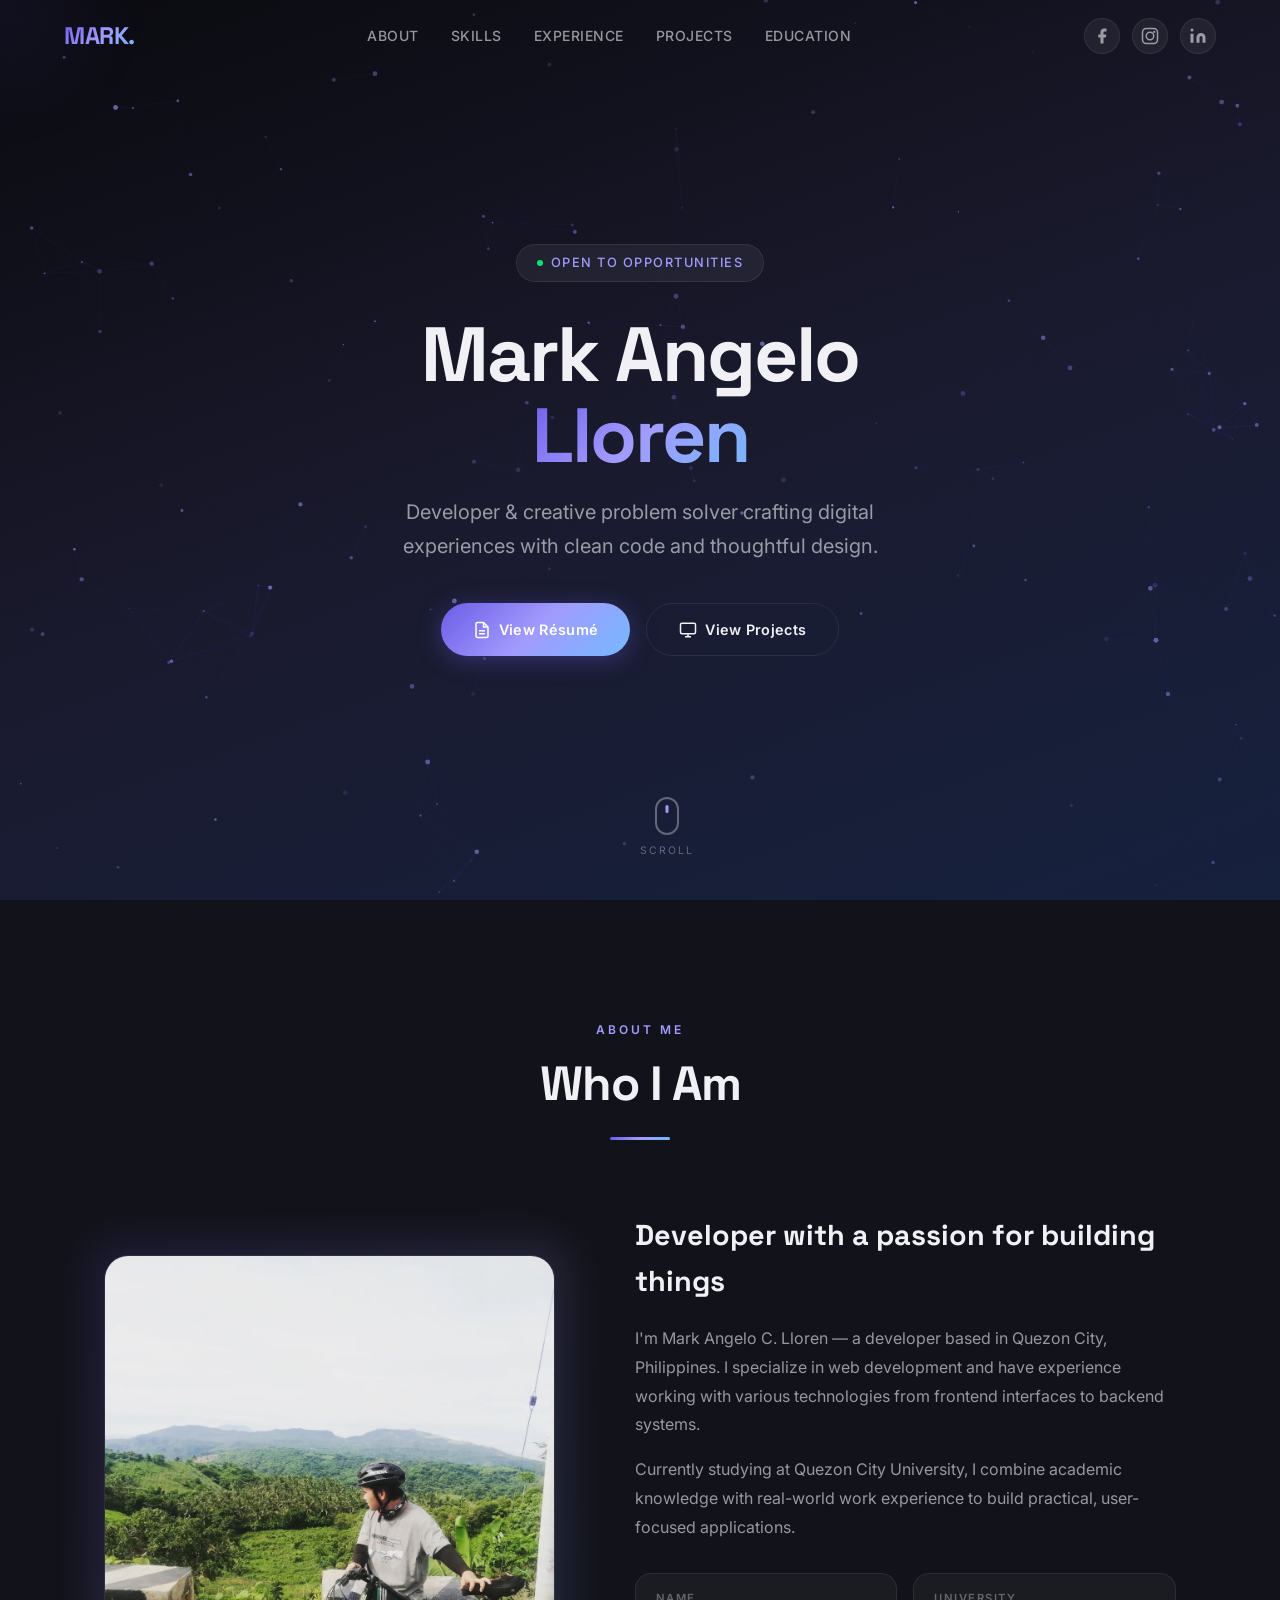
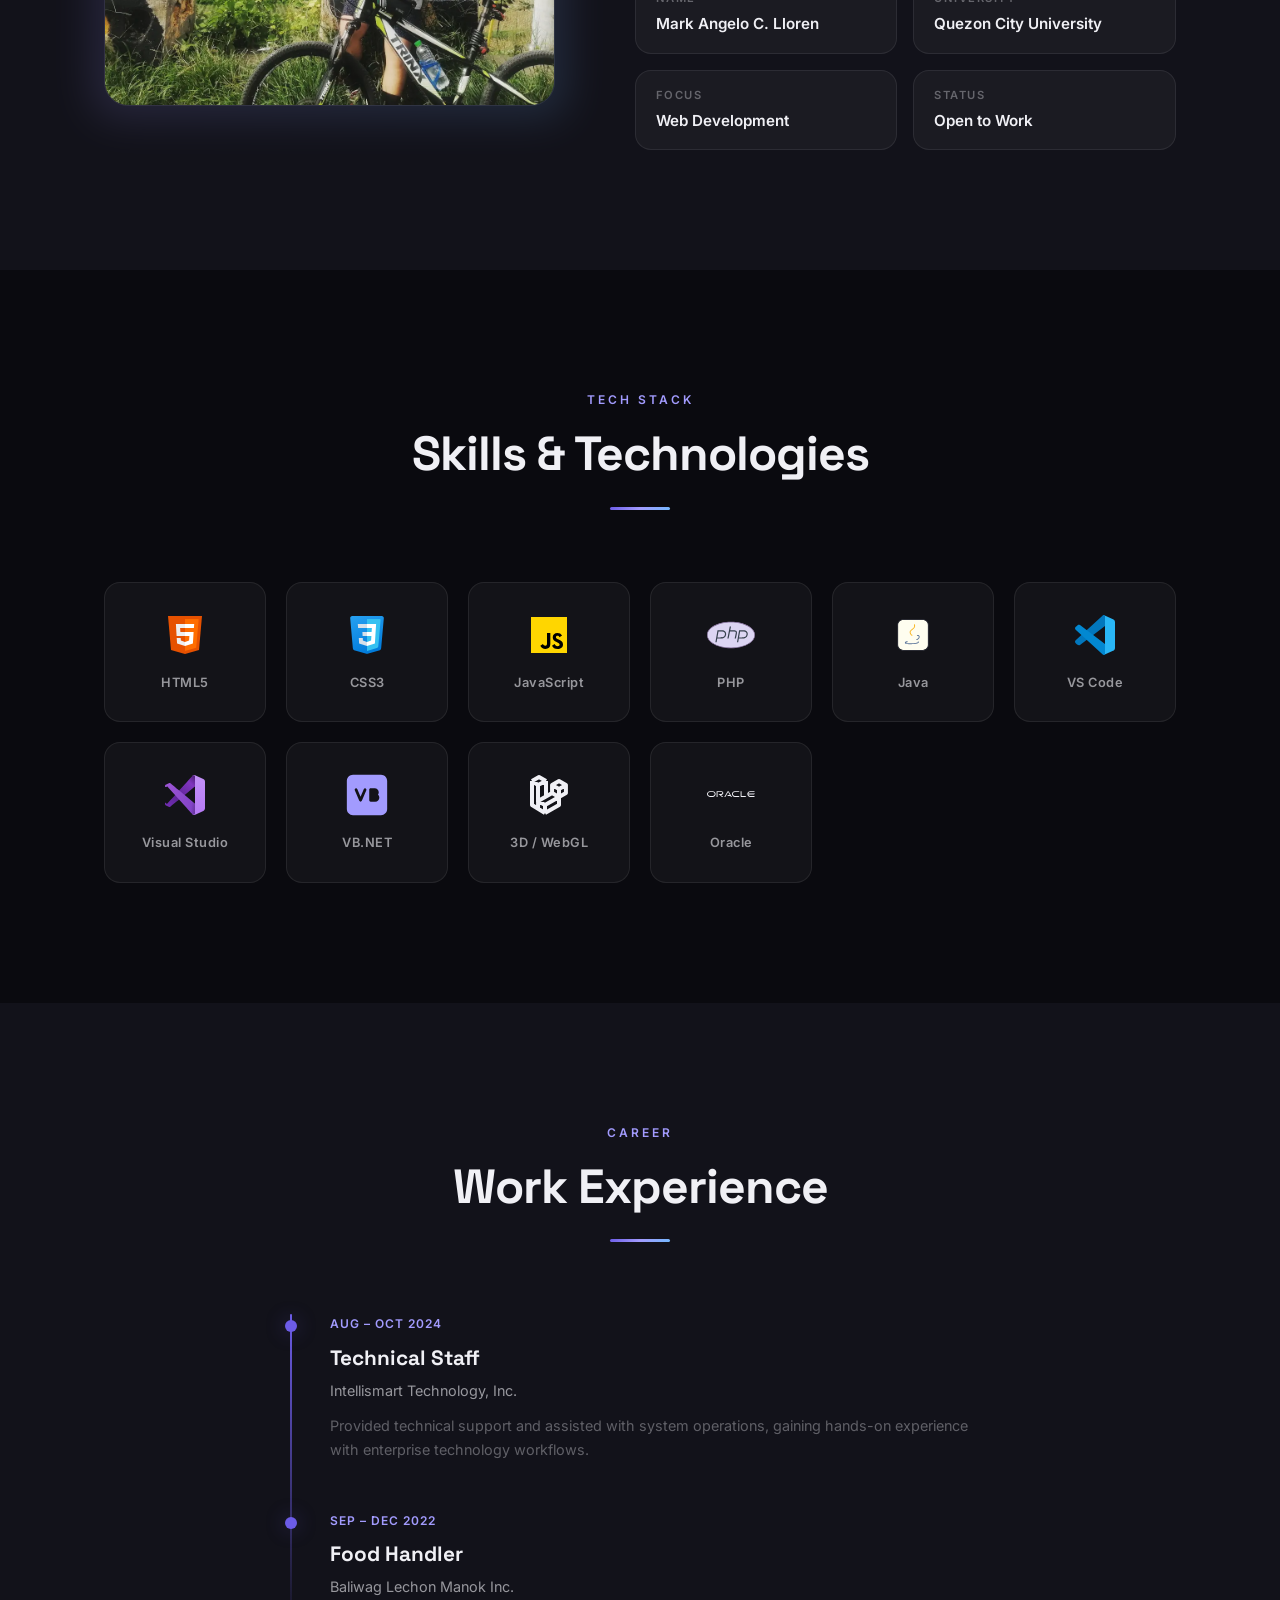
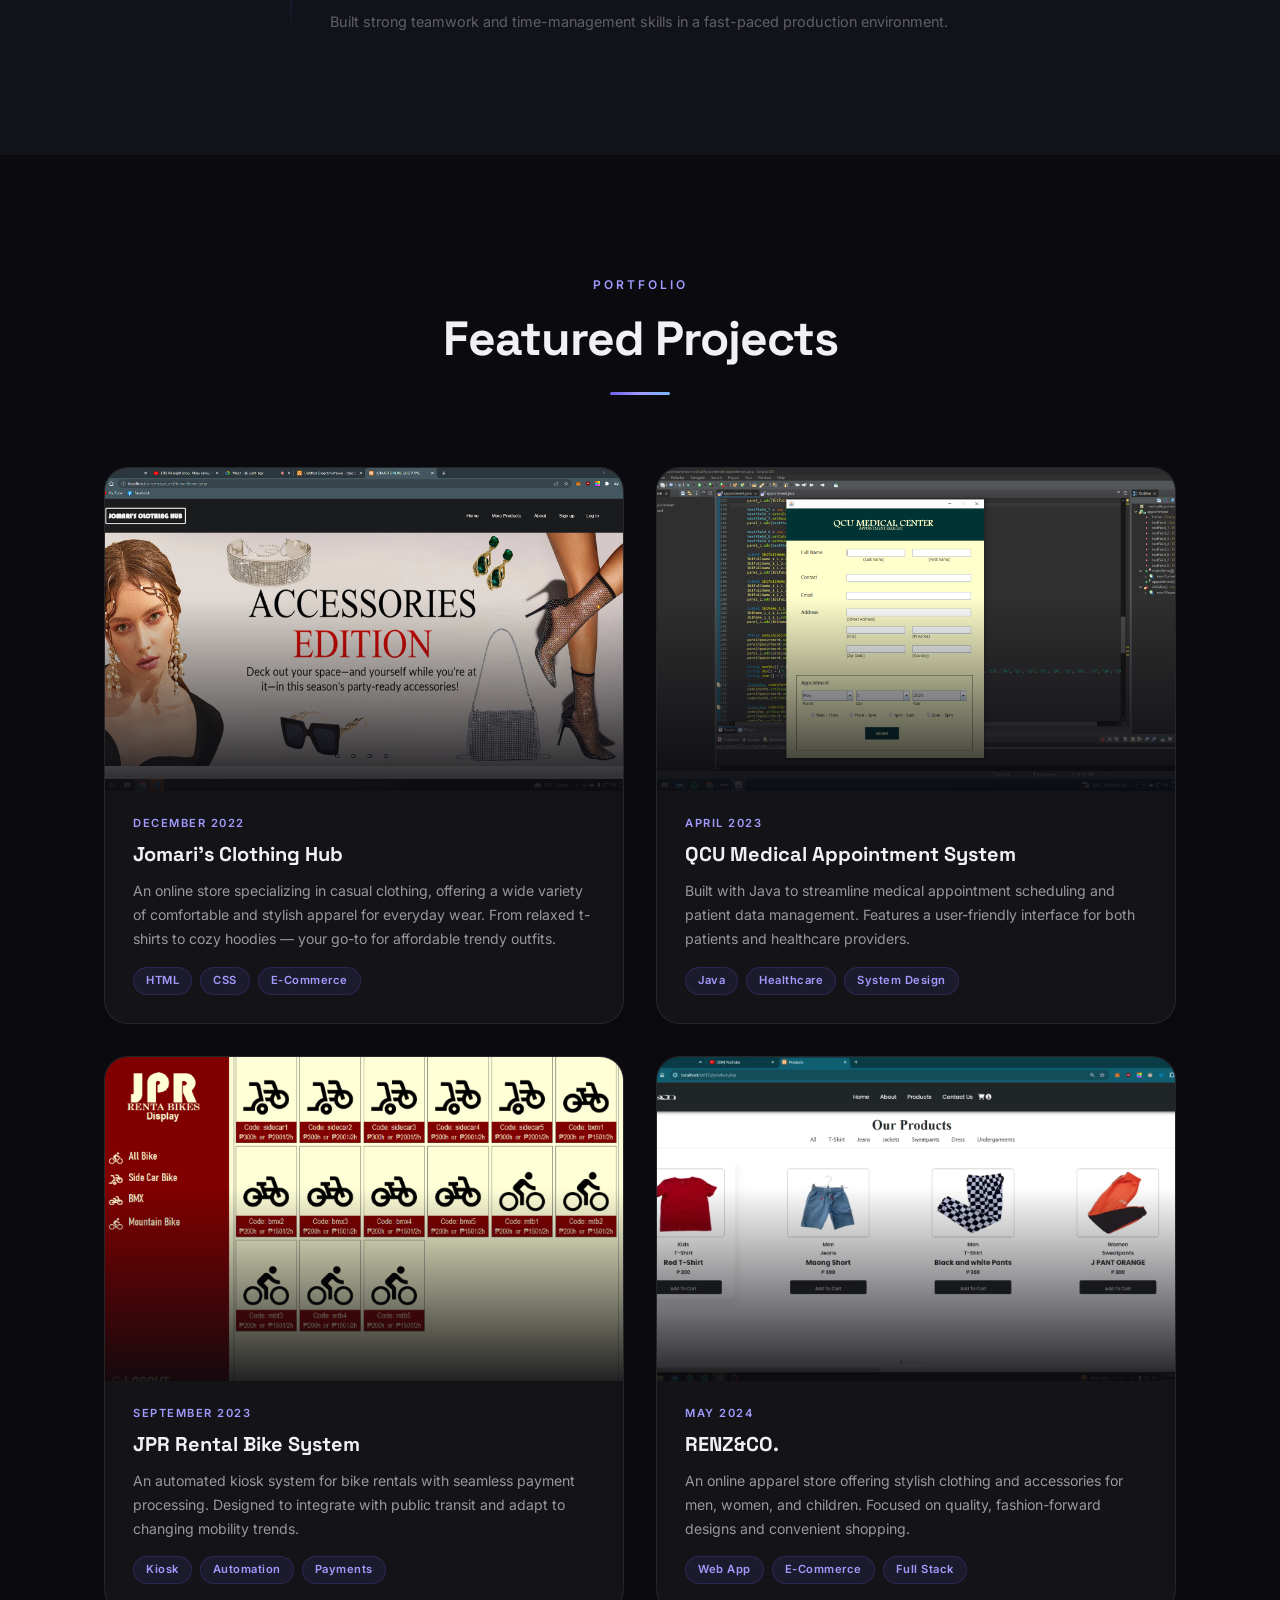
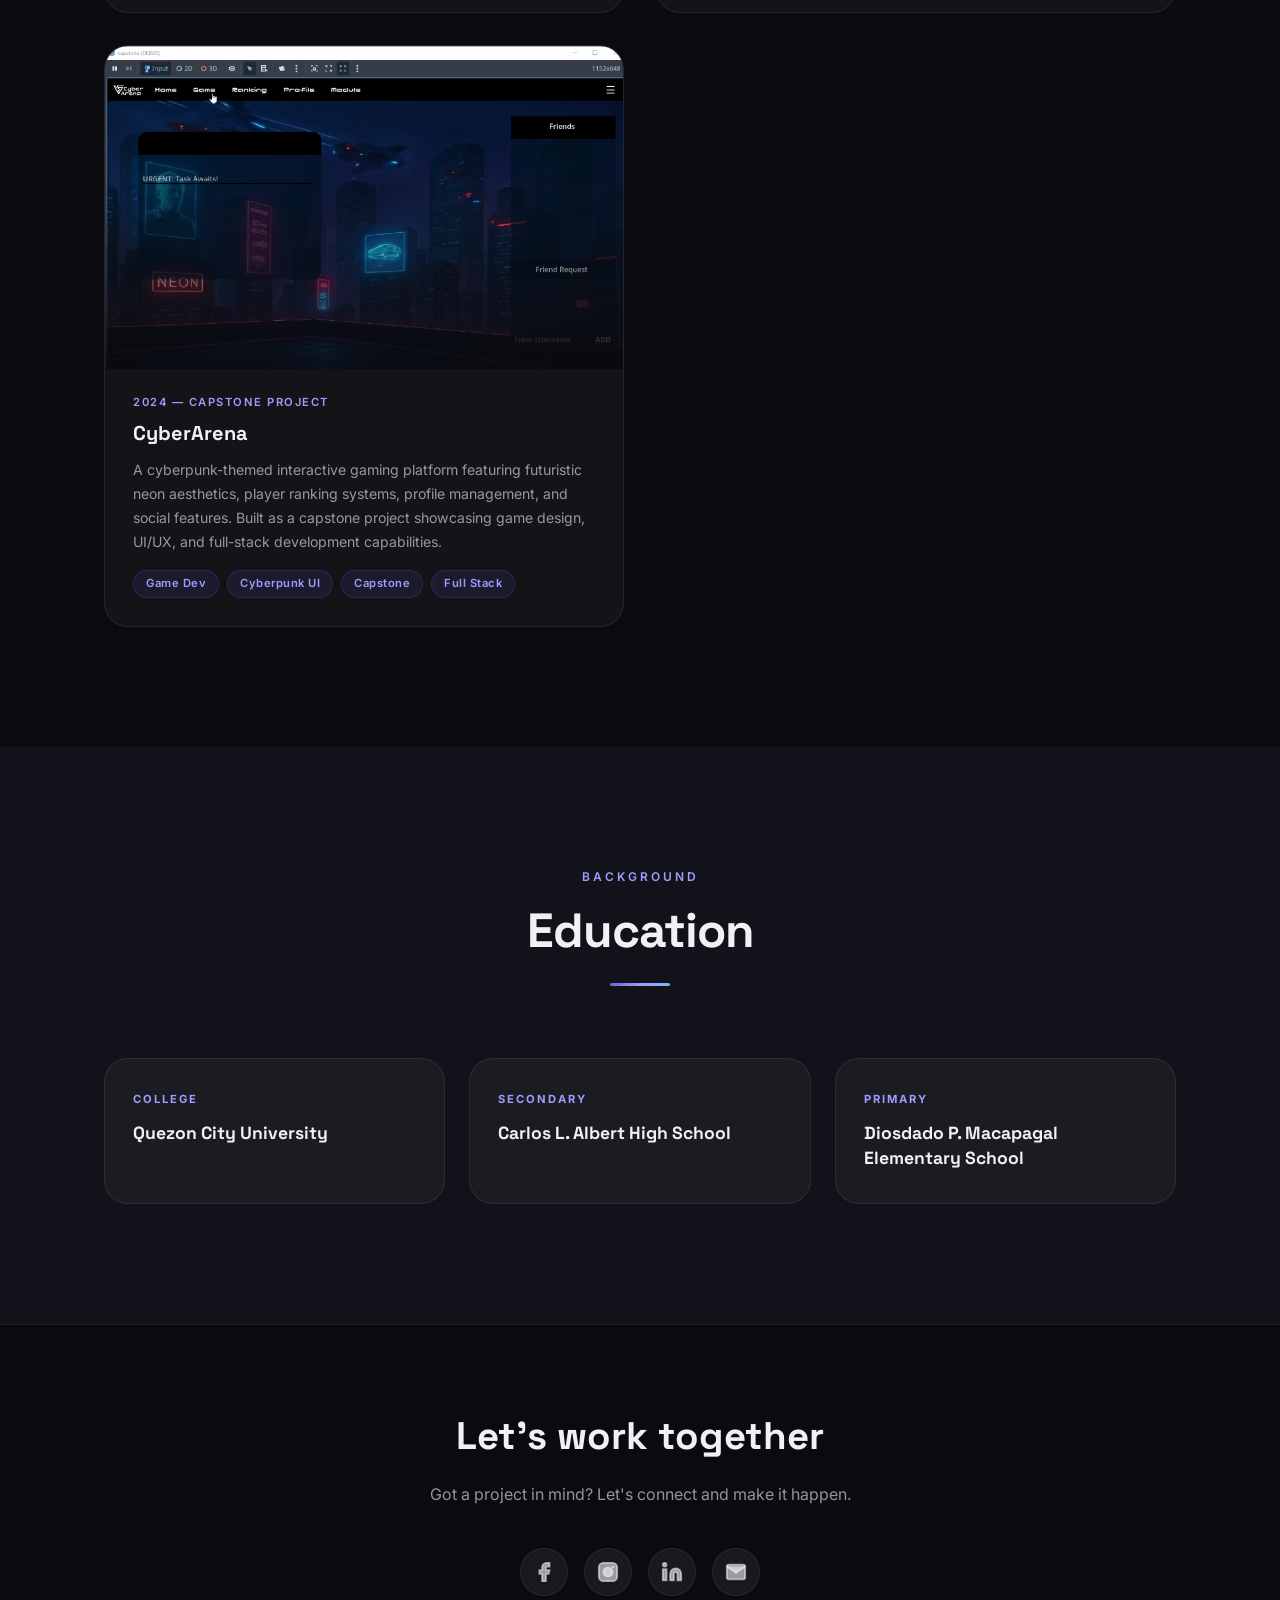
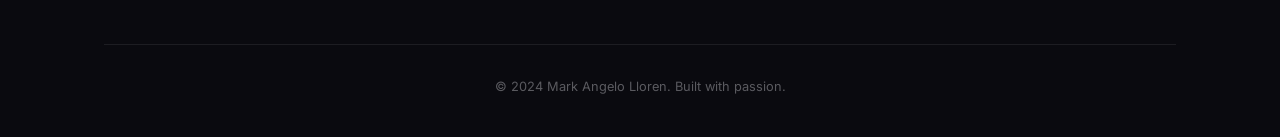
==== commit 4a2f1801: "new interface" ====
--- a/index.html
+++ b/index.html
@@ -3,306 +3,622 @@
 <head>
     <meta charset="UTF-8">
     <meta name="viewport" content="width=device-width, initial-scale=1.0">
-    <link href="https://cdn.jsdelivr.net/npm/bootstrap@5.3.3/dist/css/bootstrap.min.css" rel="stylesheet" integrity="sha384-QWTKZyjpPEjISv5WaRU9OFeRpok6YctnYmDr5pNlyT2bRjXh0JMhjY6hW+ALEwIH" crossorigin="anonymous">
+    <meta name="description" content="Mark Angelo Lloren — Developer portfolio showcasing web development projects and technical skills.">
+    <title>Mark Angelo Lloren | Developer Portfolio</title>
     <link rel="stylesheet" href="index.css">
-    <script src="https://cdn.jsdelivr.net/npm/bootstrap@5.3.3/dist/js/bootstrap.bundle.min.js" integrity="sha384-YvpcrYf0tY3lHB60NNkmXc5s9fDVZLESaAA55NDzOxhy9GkcIdslK1eN7N6jIeHz" crossorigin="anonymous"></script>
-
-
-    <title>Document</title>
+    <link rel="icon" href="data:image/svg+xml,<svg xmlns='http://www.w3.org/2000/svg' viewBox='0 0 100 100'><text y='.9em' font-size='90'>⚡</text></svg>">
 </head>
 <body>
-    <section class="header">
-        
-            <div class="Logo">
-                 <h1> MARK </h1>
-            </div>
-            
-            <div class="menu">
-                <div data-active-trigger="menu" class="menu-opener">
-                        <div class="burger">
-                        <span></span>
-                    </div>
-                    <ul data-active-group="menu" class="menu-link">
-                        <li>
-                            <a href="https://www.facebook.com/markangelo.lloren"><svg id="fb" xmlns="http://www.w3.org/2000/svg" x="0px" y="0px" width="60" height="60" viewBox="0 0 48 48">
-                            <path fill="#3F51B5" d="M42,37c0,2.762-2.238,5-5,5H11c-2.761,0-5-2.238-5-5V11c0-2.762,2.239-5,5-5h26c2.762,0,5,2.238,5,5V37z"></path><path fill="#FFF" d="M34.368,25H31v13h-5V25h-3v-4h3v-2.41c0.002-3.508,1.459-5.59,5.592-5.59H35v4h-2.287C31.104,17,31,17.6,31,18.723V21h4L34.368,25z"></path>
-                            </svg></a>
-                        </li>
-                        
-                        <li>
-                            <a href="https://www.facebook.com/markangelo.lloren"><svg id="instagram" xmlns="http://www.w3.org/2000/svg" x="0px" y="0px" width="60" height="60" viewBox="0 0 48 48">
-                            <radialGradient id="yOrnnhliCrdS2gy~4tD8ma_Xy10Jcu1L2Su_gr1" cx="19.38" cy="42.035" r="44.899" gradientUnits="userSpaceOnUse"><stop offset="0" stop-color="#fd5"></stop><stop offset=".328" stop-color="#ff543f"></stop><stop offset=".348" stop-color="#fc5245"></stop><stop offset=".504" stop-color="#e64771"></stop><stop offset=".643" stop-color="#d53e91"></stop><stop offset=".761" stop-color="#cc39a4"></stop><stop offset=".841" stop-color="#c837ab"></stop></radialGradient><path fill="url(#yOrnnhliCrdS2gy~4tD8ma_Xy10Jcu1L2Su_gr1)" d="M34.017,41.99l-20,0.019c-4.4,0.004-8.003-3.592-8.008-7.992l-0.019-20	c-0.004-4.4,3.592-8.003,7.992-8.008l20-0.019c4.4-0.004,8.003,3.592,8.008,7.992l0.019,20	C42.014,38.383,38.417,41.986,34.017,41.99z"></path><radialGradient id="yOrnnhliCrdS2gy~4tD8mb_Xy10Jcu1L2Su_gr2" cx="11.786" cy="5.54" r="29.813" gradientTransform="matrix(1 0 0 .6663 0 1.849)" gradientUnits="userSpaceOnUse"><stop offset="0" stop-color="#4168c9"></stop><stop offset=".999" stop-color="#4168c9" stop-opacity="0"></stop></radialGradient><path fill="url(#yOrnnhliCrdS2gy~4tD8mb_Xy10Jcu1L2Su_gr2)" d="M34.017,41.99l-20,0.019c-4.4,0.004-8.003-3.592-8.008-7.992l-0.019-20	c-0.004-4.4,3.592-8.003,7.992-8.008l20-0.019c4.4-0.004,8.003,3.592,8.008,7.992l0.019,20	C42.014,38.383,38.417,41.986,34.017,41.99z"></path><path fill="#fff" d="M24,31c-3.859,0-7-3.14-7-7s3.141-7,7-7s7,3.14,7,7S27.859,31,24,31z M24,19c-2.757,0-5,2.243-5,5	s2.243,5,5,5s5-2.243,5-5S26.757,19,24,19z"></path><circle cx="31.5" cy="16.5" r="1.5" fill="#fff"></circle><path fill="#fff" d="M30,37H18c-3.859,0-7-3.14-7-7V18c0-3.86,3.141-7,7-7h12c3.859,0,7,3.14,7,7v12	C37,33.86,33.859,37,30,37z M18,13c-2.757,0-5,2.243-5,5v12c0,2.757,2.243,5,5,5h12c2.757,0,5-2.243,5-5V18c0-2.757-2.243-5-5-5H18z"></path>
-                            </svg></a>
-                        </li>
-                        
-                        <li>
-                            <a href="https://www.facebook.com/markangelo.lloren"><svg id="linkedin" xmlns="http://www.w3.org/2000/svg" x="0px" y="0px" width="60" height="60" viewBox="0 0 48 48">
-                                <path fill="#0288D1" d="M42,37c0,2.762-2.238,5-5,5H11c-2.761,0-5-2.238-5-5V11c0-2.762,2.239-5,5-5h26c2.762,0,5,2.238,5,5V37z"></path><path fill="#FFF" d="M12 19H17V36H12zM14.485 17h-.028C12.965 17 12 15.888 12 14.499 12 13.08 12.995 12 14.514 12c1.521 0 2.458 1.08 2.486 2.499C17 15.887 16.035 17 14.485 17zM36 36h-5v-9.099c0-2.198-1.225-3.698-3.192-3.698-1.501 0-2.313 1.012-2.707 1.99C24.957 25.543 25 26.511 25 27v9h-5V19h5v2.616C25.721 20.5 26.85 19 29.738 19c3.578 0 6.261 2.25 6.261 7.274L36 36 36 36z"></path>
-                                </svg></a>
-                        </li>
-                        
-                        <li>
-                            <a href="https://www.facebook.com/markangelo.lloren"><svg id="email" xmlns="http://www.w3.org/2000/svg" x="0px" y="0px" width="60" height="60" viewBox="0 0 48 48">
-                                <path fill="#e0e0e0" d="M5.5,40.5h37c1.933,0,3.5-1.567,3.5-3.5V11c0-1.933-1.567-3.5-3.5-3.5h-37C3.567,7.5,2,9.067,2,11v26C2,38.933,3.567,40.5,5.5,40.5z"></path><path fill="#d9d9d9" d="M26,40.5h16.5c1.933,0,3.5-1.567,3.5-3.5V11c0-1.933-1.567-3.5-3.5-3.5h-37C3.567,7.5,2,9.067,2,11L26,40.5z"></path><path fill="#eee" d="M6.745,40.5H42.5c1.933,0,3.5-1.567,3.5-3.5V11.5L6.745,40.5z"></path><path fill="#e0e0e0" d="M25.745,40.5H42.5c1.933,0,3.5-1.567,3.5-3.5V11.5L18.771,31.616L25.745,40.5z"></path><path fill="#ca3737" d="M42.5,9.5h-37C3.567,9.5,2,9.067,2,11v26c0,1.933,1.567,3.5,3.5,3.5H7V12h34v28.5h1.5c1.933,0,3.5-1.567,3.5-3.5V11C46,9.067,44.433,9.5,42.5,9.5z"></path><path fill="#f5f5f5" d="M42.5,7.5H24H5.5C3.567,7.5,2,9.036,2,11c0,1.206,1.518,2.258,1.518,2.258L24,27.756l20.482-14.497c0,0,1.518-1.053,1.518-2.258C46,9.036,44.433,7.5,42.5,7.5z"></path><path fill="#e84f4b" d="M43.246,7.582L24,21L4.754,7.582C3.18,7.919,2,9.297,2,11c0,1.206,1.518,2.258,1.518,2.258L24,27.756l20.482-14.497c0,0,1.518-1.053,1.518-2.258C46,9.297,44.82,7.919,43.246,7.582z"></path>
-                                </svg></a>
-                        </li>
-
-                        <li>
-                            <a href="https://www.facebook.com/markangelo.lloren"><svg id="contact" xmlns="http://www.w3.org/2000/svg" x="0px" y="0px" width="60" height="60" viewBox="0 0 50 50">
-                                <path fill="#af87ce" d="M31.596,33.436l-2.103-0.845c-14.748-5.924-16.972-18.854-17.06-19.402l-0.322-2.018l7.042-0.972	l2.285,6.366l-3.172,1.139c1.388,2.65,3.745,5.871,7.688,8.527l1.465-2.918l6.045,3.034L31.596,33.436z"></path><path fill="#af87ce" d="M15.781,48H12v-8.437c-4.99-1.456-8.589-5.822-8.976-11.134C2.66,23.432,2.645,19.617,2.97,14.823	C3.393,8.608,8.371,3.608,14.551,3.192c7.166-0.483,13.165-0.487,20.061-0.02c6.086,0.413,11.045,5.29,11.535,11.345l0,0	c0.4,4.953,0.384,9.07-0.057,14.212c-0.518,6.037-5.32,10.809-11.42,11.345c-4.06,0.357-7.058,0.472-10.755,0.433L15.781,48z M24.812,6.826c-3.213,0-6.457,0.119-9.993,0.356c-4.193,0.282-7.571,3.684-7.858,7.912c-0.312,4.591-0.297,8.248,0.052,13.044	c0.293,4.021,3.288,7.245,7.282,7.842L16,36.235v6.124l6.383-5.88l0.802,0.015c3.917,0.073,6.938-0.036,11.134-0.404	c4.16-0.366,7.434-3.604,7.785-7.702c0.426-4.97,0.441-8.769,0.055-13.548l0,0c-0.331-4.096-3.692-7.396-7.819-7.677	C31.033,6.938,27.938,6.826,24.812,6.826z"></path><path fill="#742bc9" d="M22.266,36.45l-3.336,3.892c1.717,0.089,3.427,0.143,5.13,0.162l3.456-4.032	C25.775,36.503,24.026,36.497,22.266,36.45z"></path><path fill="#742bc9" d="M16,40.154v-4.023c-0.393-0.031-0.784-0.044-1.177-0.078c-1.004-0.088-1.952-0.348-2.823-0.743v4.255	c0.794,0.232,1.619,0.398,2.474,0.473C14.983,40.082,15.491,40.116,16,40.154z"></path><path fill="#af87ce" d="M30.459,21.142c-0.468-1.241-1.176-2.34-2.103-3.267c-1.016-1.017-2.231-1.765-3.613-2.224	l0.631-1.898c1.68,0.559,3.159,1.47,4.396,2.708c1.128,1.128,1.99,2.465,2.559,3.974L30.459,21.142z"></path><path fill="#af87ce" d="M34.78,22.022c-0.618-2.559-1.933-4.898-3.803-6.769c-1.854-1.854-4.174-3.165-6.71-3.789	l0.478-1.941c2.89,0.711,5.534,2.204,7.646,4.316c2.13,2.13,3.629,4.797,4.333,7.714L34.78,22.022z"></path>
-                                </svg></a>
-                        </li>
-                    </ul>
-                </div>
-            </div>
-            <div class="SocMeds">
-                
-                <a href="https://www.facebook.com/markangelo.lloren"><svg id="fb" xmlns="http://www.w3.org/2000/svg" x="0px" y="0px" width="60" height="60" viewBox="0 0 48 48">
-                    <path fill="#3F51B5" d="M42,37c0,2.762-2.238,5-5,5H11c-2.761,0-5-2.238-5-5V11c0-2.762,2.239-5,5-5h26c2.762,0,5,2.238,5,5V37z"></path><path fill="#FFF" d="M34.368,25H31v13h-5V25h-3v-4h3v-2.41c0.002-3.508,1.459-5.59,5.592-5.59H35v4h-2.287C31.104,17,31,17.6,31,18.723V21h4L34.368,25z"></path>
-                </svg></a>
-                
-                <a href="https://www.facebook.com/markangelo.lloren"><svg id="instagram" xmlns="http://www.w3.org/2000/svg" x="0px" y="0px" width="60" height="60" viewBox="0 0 48 48">
-                    <radialGradient id="yOrnnhliCrdS2gy~4tD8ma_Xy10Jcu1L2Su_gr1" cx="19.38" cy="42.035" r="44.899" gradientUnits="userSpaceOnUse"><stop offset="0" stop-color="#fd5"></stop><stop offset=".328" stop-color="#ff543f"></stop><stop offset=".348" stop-color="#fc5245"></stop><stop offset=".504" stop-color="#e64771"></stop><stop offset=".643" stop-color="#d53e91"></stop><stop offset=".761" stop-color="#cc39a4"></stop><stop offset=".841" stop-color="#c837ab"></stop></radialGradient><path fill="url(#yOrnnhliCrdS2gy~4tD8ma_Xy10Jcu1L2Su_gr1)" d="M34.017,41.99l-20,0.019c-4.4,0.004-8.003-3.592-8.008-7.992l-0.019-20	c-0.004-4.4,3.592-8.003,7.992-8.008l20-0.019c4.4-0.004,8.003,3.592,8.008,7.992l0.019,20	C42.014,38.383,38.417,41.986,34.017,41.99z"></path><radialGradient id="yOrnnhliCrdS2gy~4tD8mb_Xy10Jcu1L2Su_gr2" cx="11.786" cy="5.54" r="29.813" gradientTransform="matrix(1 0 0 .6663 0 1.849)" gradientUnits="userSpaceOnUse"><stop offset="0" stop-color="#4168c9"></stop><stop offset=".999" stop-color="#4168c9" stop-opacity="0"></stop></radialGradient><path fill="url(#yOrnnhliCrdS2gy~4tD8mb_Xy10Jcu1L2Su_gr2)" d="M34.017,41.99l-20,0.019c-4.4,0.004-8.003-3.592-8.008-7.992l-0.019-20	c-0.004-4.4,3.592-8.003,7.992-8.008l20-0.019c4.4-0.004,8.003,3.592,8.008,7.992l0.019,20	C42.014,38.383,38.417,41.986,34.017,41.99z"></path><path fill="#fff" d="M24,31c-3.859,0-7-3.14-7-7s3.141-7,7-7s7,3.14,7,7S27.859,31,24,31z M24,19c-2.757,0-5,2.243-5,5	s2.243,5,5,5s5-2.243,5-5S26.757,19,24,19z"></path><circle cx="31.5" cy="16.5" r="1.5" fill="#fff"></circle><path fill="#fff" d="M30,37H18c-3.859,0-7-3.14-7-7V18c0-3.86,3.141-7,7-7h12c3.859,0,7,3.14,7,7v12	C37,33.86,33.859,37,30,37z M18,13c-2.757,0-5,2.243-5,5v12c0,2.757,2.243,5,5,5h12c2.757,0,5-2.243,5-5V18c0-2.757-2.243-5-5-5H18z"></path>
-                    </svg></a>
-                
-                <a href="https://www.facebook.com/markangelo.lloren"><svg id="linkedin" xmlns="http://www.w3.org/2000/svg" x="0px" y="0px" width="60" height="60" viewBox="0 0 48 48">
-                    <path fill="#0288D1" d="M42,37c0,2.762-2.238,5-5,5H11c-2.761,0-5-2.238-5-5V11c0-2.762,2.239-5,5-5h26c2.762,0,5,2.238,5,5V37z"></path><path fill="#FFF" d="M12 19H17V36H12zM14.485 17h-.028C12.965 17 12 15.888 12 14.499 12 13.08 12.995 12 14.514 12c1.521 0 2.458 1.08 2.486 2.499C17 15.887 16.035 17 14.485 17zM36 36h-5v-9.099c0-2.198-1.225-3.698-3.192-3.698-1.501 0-2.313 1.012-2.707 1.99C24.957 25.543 25 26.511 25 27v9h-5V19h5v2.616C25.721 20.5 26.85 19 29.738 19c3.578 0 6.261 2.25 6.261 7.274L36 36 36 36z"></path>
-                    </svg></a>
-                
-                <a href="https://www.facebook.com/markangelo.lloren"><svg id="email" xmlns="http://www.w3.org/2000/svg" x="0px" y="0px" width="60" height="60" viewBox="0 0 48 48">
-                    <path fill="#e0e0e0" d="M5.5,40.5h37c1.933,0,3.5-1.567,3.5-3.5V11c0-1.933-1.567-3.5-3.5-3.5h-37C3.567,7.5,2,9.067,2,11v26C2,38.933,3.567,40.5,5.5,40.5z"></path><path fill="#d9d9d9" d="M26,40.5h16.5c1.933,0,3.5-1.567,3.5-3.5V11c0-1.933-1.567-3.5-3.5-3.5h-37C3.567,7.5,2,9.067,2,11L26,40.5z"></path><path fill="#eee" d="M6.745,40.5H42.5c1.933,0,3.5-1.567,3.5-3.5V11.5L6.745,40.5z"></path><path fill="#e0e0e0" d="M25.745,40.5H42.5c1.933,0,3.5-1.567,3.5-3.5V11.5L18.771,31.616L25.745,40.5z"></path><path fill="#ca3737" d="M42.5,9.5h-37C3.567,9.5,2,9.067,2,11v26c0,1.933,1.567,3.5,3.5,3.5H7V12h34v28.5h1.5c1.933,0,3.5-1.567,3.5-3.5V11C46,9.067,44.433,9.5,42.5,9.5z"></path><path fill="#f5f5f5" d="M42.5,7.5H24H5.5C3.567,7.5,2,9.036,2,11c0,1.206,1.518,2.258,1.518,2.258L24,27.756l20.482-14.497c0,0,1.518-1.053,1.518-2.258C46,9.036,44.433,7.5,42.5,7.5z"></path><path fill="#e84f4b" d="M43.246,7.582L24,21L4.754,7.582C3.18,7.919,2,9.297,2,11c0,1.206,1.518,2.258,1.518,2.258L24,27.756l20.482-14.497c0,0,1.518-1.053,1.518-2.258C46,9.297,44.82,7.919,43.246,7.582z"></path>
-                    </svg></a>
-                
-                <a href="https://www.facebook.com/markangelo.lloren"><svg id="contact" xmlns="http://www.w3.org/2000/svg" x="0px" y="0px" width="60" height="60" viewBox="0 0 50 50">
-                    <path fill="#af87ce" d="M31.596,33.436l-2.103-0.845c-14.748-5.924-16.972-18.854-17.06-19.402l-0.322-2.018l7.042-0.972	l2.285,6.366l-3.172,1.139c1.388,2.65,3.745,5.871,7.688,8.527l1.465-2.918l6.045,3.034L31.596,33.436z"></path><path fill="#af87ce" d="M15.781,48H12v-8.437c-4.99-1.456-8.589-5.822-8.976-11.134C2.66,23.432,2.645,19.617,2.97,14.823	C3.393,8.608,8.371,3.608,14.551,3.192c7.166-0.483,13.165-0.487,20.061-0.02c6.086,0.413,11.045,5.29,11.535,11.345l0,0	c0.4,4.953,0.384,9.07-0.057,14.212c-0.518,6.037-5.32,10.809-11.42,11.345c-4.06,0.357-7.058,0.472-10.755,0.433L15.781,48z M24.812,6.826c-3.213,0-6.457,0.119-9.993,0.356c-4.193,0.282-7.571,3.684-7.858,7.912c-0.312,4.591-0.297,8.248,0.052,13.044	c0.293,4.021,3.288,7.245,7.282,7.842L16,36.235v6.124l6.383-5.88l0.802,0.015c3.917,0.073,6.938-0.036,11.134-0.404	c4.16-0.366,7.434-3.604,7.785-7.702c0.426-4.97,0.441-8.769,0.055-13.548l0,0c-0.331-4.096-3.692-7.396-7.819-7.677	C31.033,6.938,27.938,6.826,24.812,6.826z"></path><path fill="#742bc9" d="M22.266,36.45l-3.336,3.892c1.717,0.089,3.427,0.143,5.13,0.162l3.456-4.032	C25.775,36.503,24.026,36.497,22.266,36.45z"></path><path fill="#742bc9" d="M16,40.154v-4.023c-0.393-0.031-0.784-0.044-1.177-0.078c-1.004-0.088-1.952-0.348-2.823-0.743v4.255	c0.794,0.232,1.619,0.398,2.474,0.473C14.983,40.082,15.491,40.116,16,40.154z"></path><path fill="#af87ce" d="M30.459,21.142c-0.468-1.241-1.176-2.34-2.103-3.267c-1.016-1.017-2.231-1.765-3.613-2.224	l0.631-1.898c1.68,0.559,3.159,1.47,4.396,2.708c1.128,1.128,1.99,2.465,2.559,3.974L30.459,21.142z"></path><path fill="#af87ce" d="M34.78,22.022c-0.618-2.559-1.933-4.898-3.803-6.769c-1.854-1.854-4.174-3.165-6.71-3.789	l0.478-1.941c2.89,0.711,5.534,2.204,7.646,4.316c2.13,2.13,3.629,4.797,4.333,7.714L34.78,22.022z"></path>
-                    </svg></a>
-
-                
-                
-            </div>
-        
+
+    <!-- Cursor Glow -->
+    <div class="cursor-glow" id="cursorGlow"></div>
+
+    <!-- ========== NAVIGATION ========== -->
+    <nav class="navbar" id="navbar">
+        <a href="#" class="nav-logo">MARK.</a>
+
+        <div class="nav-links" id="navLinks">
+            <a href="#about">About</a>
+            <a href="#skills">Skills</a>
+            <a href="#experience">Experience</a>
+            <a href="#projects">Projects</a>
+            <a href="#education">Education</a>
+        </div>
+
+        <div class="nav-socials">
+            <a href="https://www.facebook.com/markangelo.lloren" target="_blank" rel="noopener" aria-label="Facebook">
+                <svg viewBox="0 0 24 24"><path d="M18 2h-3a5 5 0 0 0-5 5v3H7v4h3v8h4v-8h3l1-4h-4V7a1 1 0 0 1 1-1h3z"/></svg>
+            </a>
+            <a href="#" aria-label="Instagram">
+                <svg viewBox="0 0 24 24"><rect x="2" y="2" width="20" height="20" rx="5" ry="5" fill="none" stroke="currentColor" stroke-width="2"/><circle cx="12" cy="12" r="5" fill="none" stroke="currentColor" stroke-width="2"/><circle cx="17.5" cy="6.5" r="1.5"/></svg>
+            </a>
+            <a href="#" aria-label="LinkedIn">
+                <svg viewBox="0 0 24 24"><path d="M16 8a6 6 0 0 1 6 6v7h-4v-7a2 2 0 0 0-2-2 2 2 0 0 0-2 2v7h-4v-7a6 6 0 0 1 6-6z"/><rect x="2" y="9" width="4" height="12"/><circle cx="4" cy="4" r="2"/></svg>
+            </a>
+        </div>
+
+        <button class="nav-toggle" id="navToggle" aria-label="Toggle navigation">
+            <span></span>
+            <span></span>
+            <span></span>
+        </button>
+    </nav>
+
+    <!-- ========== HERO ========== -->
+    <section class="hero" id="hero">
+        <canvas id="particle-canvas"></canvas>
+        <div class="hero-content">
+            <div class="hero-badge">
+                <span class="dot"></span>
+                Open to opportunities
+            </div>
+            <h1 class="hero-name">
+                Mark Angelo<br>
+                <span class="gradient-text">Lloren</span>
+            </h1>
+            <p class="hero-subtitle">
+                Developer & creative problem solver crafting digital experiences with clean code and thoughtful design.
+            </p>
+            <div class="hero-cta-group">
+                <button class="btn btn-primary" id="openResumeBtn">
+                    <svg width="18" height="18" viewBox="0 0 24 24" fill="none" stroke="currentColor" stroke-width="2"><path d="M14 2H6a2 2 0 0 0-2 2v16a2 2 0 0 0 2 2h12a2 2 0 0 0 2-2V8z"/><polyline points="14 2 14 8 20 8"/><line x1="16" y1="13" x2="8" y2="13"/><line x1="16" y1="17" x2="8" y2="17"/></svg>
+                    View Résumé
+                </button>
+                <a href="#projects" class="btn btn-outline">
+                    <svg width="18" height="18" viewBox="0 0 24 24" fill="none" stroke="currentColor" stroke-width="2"><rect x="2" y="3" width="20" height="14" rx="2" ry="2"/><line x1="8" y1="21" x2="16" y2="21"/><line x1="12" y1="17" x2="12" y2="21"/></svg>
+                    View Projects
+                </a>
+            </div>
+        </div>
+        <div class="hero-scroll-indicator">
+            <div class="scroll-mouse"></div>
+            <span class="scroll-text">Scroll</span>
+        </div>
     </section>
-    
-
-
-
-    <section class="content">
-        <div class="backgroundPic">
-            <div class="DeveloperName"> 
-                <h2> Lloren, Mark Angelo Culanag </h2>
-                <button class="ViewExperience" type="button" class="btn btn-primary" data-bs-toggle="modal" data-bs-target="#staticBackdrop"> View Résumé </button>
-            </div>
-            
-            <!-- Modal -->
-            <div class="modal fade" id="staticBackdrop" data-bs-backdrop="static" data-bs-keyboard="false" tabindex="-1" aria-labelledby="staticBackdropLabel" aria-hidden="true">
-                <div class="modal-dialog">
-                <div class="modal-content">
-                    <div class="modal-header">
-                    <h1 class="modal-title fs-5" id="staticBackdropLabel">Résumé</h1>
-                    <button type="button" class="btn-close" data-bs-dismiss="modal" aria-label="Close"></button>
-                    </div>
-                    
-                    <div class="modal-body">
-                        <ul class="list-group">
-                            <li class="list-group-item active bg-dark text-white border-dark "  aria-current="true">Basic Infomation</li>
-                            <li class="list-group-item">Name: LLOREN, MARK ANGELO C.</li>
-                            <li class="list-group-item">Gender: MALE </li>
-
-                            <li class="list-group-item active bg-dark text-white border-dark " aria-current="true">Work Experience</li>
-                            <li class="list-group-item">'FOOD HANDLER' - BALIWAG LECHEN MANOK INC. (SEP-DEC 2022)</li>
-                            <li class="list-group-item">'TECHNICAL STAFF' - INTELLISMART TECHNOLOGY, INC. (AUG-OCT 2024) </li>
-
-                            <li class="list-group-item active bg-dark text-white border-dark " aria-current="true">Skills</li>
-                            <li class="list-group-item">
-                                
-                                <svg xmlns="http://www.w3.org/2000/svg" x="0px" y="0px" width="60" height="60" viewBox="0 0 48 48">
-                                <path fill="#E65100" d="M41,5H7l3,34l14,4l14-4L41,5L41,5z"></path><path fill="#FF6D00" d="M24 8L24 39.9 35.2 36.7 37.7 8z"></path><path fill="#FFF" d="M24,25v-4h8.6l-0.7,11.5L24,35.1v-4.2l4.1-1.4l0.3-4.5H24z M32.9,17l0.3-4H24v4H32.9z"></path><path fill="#EEE" d="M24,30.9v4.2l-7.9-2.6L15.7,27h4l0.2,2.5L24,30.9z M19.1,17H24v-4h-9.1l0.7,12H24v-4h-4.6L19.1,17z"></path>
-                                </svg>
-                                
-                                <svg xmlns="http://www.w3.org/2000/svg" x="0px" y="0px" width="60" height="60" viewBox="0 0 48 48">
-                                    <linearGradient id="TQDriqswrKwPOniLrPT12a_7gdY5qNXaKC0_gr1" x1="16.33" x2="32.293" y1="-2.748" y2="41.109" gradientUnits="userSpaceOnUse"><stop offset="0" stop-color="#2aa4f4"></stop><stop offset="1" stop-color="#007ad9"></stop></linearGradient><path fill="url(#TQDriqswrKwPOniLrPT12a_7gdY5qNXaKC0_gr1)" d="M7.192,7.176l2.627,29.77c0.109,1.237,0.97,2.28,2.164,2.621l10.643,3.041	c0.898,0.257,1.849,0.257,2.747,0l10.643-3.041c1.194-0.341,2.055-1.383,2.164-2.621l2.627-29.77C40.911,6.006,39.99,5,38.816,5	H9.184C8.01,5,7.089,6.006,7.192,7.176z"></path><path fill="#35c1f1" d="M24,8v31.9l9.876-2.822c0.797-0.228,1.371-0.924,1.443-1.749l2.286-26.242	C37.656,8.502,37.196,8,36.609,8H24z"></path><path fill="#fff" d="M33.1,13H24v4h4.9l-0.3,4H24v4h4.4l-0.3,4.5L24,30.9v4.2l7.9-2.6L32.6,21l0,0L33.1,13z"></path><path fill="#d6e0e9" d="M24,13v4h-8.9l-0.3-4H24z M19.4,21l0.2,4H24v-4H19.4z M19.8,27h-4l0.3,5.5l7.9,2.6v-4.2l-4.1-1.4	L19.8,27z"></path><path d="M33.1,13l-0.5,8l-0.7,11.5L24,35.1l-7.9-2.6L15.8,27h4l0.1,2.5l4.1,1.4l4.1-1.4l0.3-4.5H24h-4.4l-0.2-4H24h4.6l0.3-4H24 h-8.9l-0.3-4H24H33.1 M34.164,12H33.1H24h-9.2h-1.078l0.081,1.075l0.3,4L14.172,18H15.1H24h3.822l-0.15,2H24h-4.6h-1.051 l0.052,1.05l0.2,4L18.649,26H15.8h-1.056l0.058,1.054l0.3,5.5l0.037,0.682l0.649,0.214l7.9,2.6L24,36.153l0.313-0.103l7.9-2.6 l0.644-0.212l0.041-0.677l0.7-11.5l0.5-7.998L34.164,12L34.164,12z M20.761,26H24h3.331l-0.185,2.769L24,29.843l-3.128-1.068 l-0.073-1.815L20.761,26L20.761,26z" opacity=".05"></path><path d="M33.1,13l-0.5,8l-0.7,11.5L24,35.1l-7.9-2.6L15.8,27h4l0.1,2.5l4.1,1.4l4.1-1.4l0.3-4.5H24h-4.4l-0.2-4H24h4.6l0.3-4H24 h-8.9l-0.3-4H24H33.1 M33.632,12.5H33.1H24h-9.2h-0.539l0.04,0.537l0.3,4l0.035,0.463H15.1H24h4.361l-0.225,3H24h-4.6h-0.526 l0.026,0.525l0.2,4l0.024,0.475H19.6H24h3.866l-0.242,3.634L24,30.372l-3.614-1.234L20.3,26.98L20.28,26.5H19.8h-4h-0.528 l0.029,0.527l0.3,5.5l0.019,0.341l0.324,0.107l7.9,2.6L24,35.626l0.156-0.051l7.9-2.6l0.322-0.106l0.021-0.339l0.7-11.5l0.5-7.999 L33.632,12.5L33.632,12.5z" opacity=".07"></path>
-                                    </svg>
-                            
-
-                                <svg xmlns="http://www.w3.org/2000/svg" x="0px" y="0px" width="60" height="60" viewBox="0 0 48 48">
-                                    <path fill="#ffd600" d="M6,42V6h36v36H6z"></path><path fill="#000001" d="M29.538 32.947c.692 1.124 1.444 2.201 3.037 2.201 1.338 0 2.04-.665 2.04-1.585 0-1.101-.726-1.492-2.198-2.133l-.807-.344c-2.329-.988-3.878-2.226-3.878-4.841 0-2.41 1.845-4.244 4.728-4.244 2.053 0 3.528.711 4.592 2.573l-2.514 1.607c-.553-.988-1.151-1.377-2.078-1.377-.946 0-1.545.597-1.545 1.377 0 .964.6 1.354 1.985 1.951l.807.344C36.452 29.645 38 30.839 38 33.523 38 36.415 35.716 38 32.65 38c-2.999 0-4.702-1.505-5.65-3.368L29.538 32.947zM17.952 33.029c.506.906 1.275 1.603 2.381 1.603 1.058 0 1.667-.418 1.667-2.043V22h3.333v11.101c0 3.367-1.953 4.899-4.805 4.899-2.577 0-4.437-1.746-5.195-3.368L17.952 33.029z"></path>
-                                    </svg>
-
-
-                                <svg xmlns="http://www.w3.org/2000/svg" x="0px" y="0px" width="60" height="60" viewBox="0 0 80 80">
-                                    <path fill="#dcd5f2" d="M40,61.5C18.22,61.5,0.5,51.855,0.5,40S18.22,18.5,40,18.5S79.5,28.145,79.5,40S61.78,61.5,40,61.5z"></path><path fill="#8b75a1" d="M40,19c21.505,0,39,9.421,39,21S61.505,61,40,61S1,51.579,1,40S18.495,19,40,19 M40,18 C17.909,18,0,27.85,0,40s17.909,22,40,22s40-9.85,40-22S62.091,18,40,18L40,18z"></path><path fill="#36404d" d="M25.112 34c1.725 0 3.214.622 4.084 1.706.749.934.981 2.171.668 3.577C29.023 43.074 27.395 44 21.57 44h-4.14l1.75-10H25.112M25.112 32H17.5L14 52h2l1.056-6h4.515c5.863 0 9.053-.905 10.246-6.284C32.842 35.096 29.436 32 25.112 32L25.112 32zM61.112 34c1.725 0 3.214.622 4.084 1.706.749.934.981 2.171.668 3.577C65.023 43.074 63.395 44 57.57 44h-4.14l1.75-10H61.112M61.112 32H53.5L50 52h2l1.056-6h4.515c5.863 0 9.053-.905 10.246-6.284C68.842 35.096 65.436 32 61.112 32L61.112 32z"></path><g><path fill="#36404d" d="M49.072,33.212C48.193,32.348,46.644,32,44.334,32h-5.538L40,26h-2.1L34,46h1.99l2.388-12h0.419 h5.538c2.338,0,3.094,0.4,3.335,0.637c0.343,0.338,0.424,1.226,0.217,2.363l-1.767,9h2.106l1.626-8.63 C50.199,35.462,49.936,34.062,49.072,33.212z"></path></g>
-                                </svg>
-
-
-                                <svg class="w-6 h-6 text-gray-800 dark:text-white" aria-hidden="true" xmlns="http://www.w3.org/2000/svg" width="60" height="60" fill="none" viewBox="0 0 24 24">
-                                    <path stroke="currentColor" stroke-linejoin="round" d="m17 13 3.4641-2V7L17 5l-3.4641 2v4M17 13l-3.4641-2M17 13v4l-7.00001 4M17 13V9m0 4-7.00001 4m3.53591-6L10.5 12.7348M9.99999 21l-3.4641-2.1318M9.99999 21v-4m-3.4641 2v-.1318m0 0V15L10.5 12.7348m-3.96411 6.1334L3.5 17V5m0 0L7 3l3.5 2m-7 0 2.99999 2M10.5 5v7.7348M10.5 5 6.49999 7M17 9l3.5-2M17 9l-3.5-2M9.99999 17l-3.5-2m0 .5V7"/>
-                                  </svg>
-                                  
-
-                                <svg id='Visual_Basic_24' width='60' height='60' viewBox='0 0 24 24' xmlns='http://www.w3.org/2000/svg' xmlns:xlink='http://www.w3.org/1999/xlink'><rect width='24' height='24' stroke='none' fill='#000000' opacity='0'/><g transform="matrix(0.56 0 0 0.56 12 12)" >
-                                    <path style="stroke: none; stroke-width: 1; stroke-dasharray: none; stroke-linecap: butt; stroke-dashoffset: 0; stroke-linejoin: miter; stroke-miterlimit: 4; fill: rgb(0,0,0); fill-rule: nonzero; opacity: 1;" transform=" translate(-24, -24)" d="M 11.5 6 C 8.467 6 6 8.468 6 11.5 L 6 36.5 C 6 39.532 8.467 42 11.5 42 L 36.5 42 C 39.533 42 42 39.532 42 36.5 L 42 11.5 C 42 8.468 39.533 6 36.5 6 L 11.5 6 z M 14.251953 18 C 14.739547 18.001078 15.201344 18.289375 15.402344 18.765625 L 18.251953 25.529297 L 21.099609 18.765625 C 21.367609 18.129625 22.094328 17.828656 22.736328 18.097656 C 23.370328 18.365656 23.669344 19.098375 23.402344 19.734375 L 19.402344 29.234375 C 19.207344 29.698375 18.753 30 18.25 30 C 17.747 30 17.292656 29.698375 17.097656 29.234375 L 13.097656 19.734375 C 12.829656 19.098375 13.129625 18.365656 13.765625 18.097656 C 13.925125 18.030656 14.089422 17.999641 14.251953 18 z M 27.25 18 L 30.875 18 C 32.874 18 34.5 19.626 34.5 21.625 C 34.5 22.403 34.254938 23.123844 33.835938 23.714844 C 34.551938 24.377844 35 25.325 35 26.375 C 35 28.374 33.374 30 31.375 30 L 27.25 30 C 26.56 30 26 29.44 26 28.75 L 26 19.25 C 26 18.56 26.56 18 27.25 18 z M 28.5 20.5 L 28.5 22.75 L 30.875 22.75 C 31.495 22.75 32 22.245 32 21.625 C 32 21.005 31.495 20.5 30.875 20.5 L 28.5 20.5 z M 28.5 25.25 L 28.5 27.5 L 31.375 27.5 C 31.995 27.5 32.5 26.995 32.5 26.375 C 32.5 25.755 31.995 25.25 31.375 25.25 L 30.875 25.25 L 28.5 25.25 z" stroke-linecap="round" /></g>
-                                </svg>
-
-
-                                <svg xmlns="http://www.w3.org/2000/svg" x="0px" y="0px" width="60" height="60" viewBox="0 0 100 100">
-                                    <path fill="#fefdef" d="M82,29.429v41.143C82,76.857,76.857,82,70.571,82H29.429C23.143,82,18,76.857,18,70.571V29.429	C18,23.143,23.143,18,29.429,18h41.143C76.857,18,82,23.143,82,29.429z"></path><path fill="#1f212b" d="M70.571,83H29.429C22.575,83,17,77.424,17,70.571V29.429C17,22.576,22.575,17,29.429,17h41.143	C77.425,17,83,22.576,83,29.429v41.143C83,77.424,77.425,83,70.571,83z M29.429,19C23.679,19,19,23.678,19,29.429v41.143	C19,76.322,23.679,81,29.429,81h41.143C76.321,81,81,76.322,81,70.571V29.429C81,23.678,76.321,19,70.571,19H29.429z"></path><path fill="#1f212b" d="M70.571,78H29.429C25.332,78,22,74.667,22,70.571V29.429C22,25.333,25.332,22,29.429,22H33.5	c0.276,0,0.5,0.224,0.5,0.5S33.776,23,33.5,23h-4.071C25.884,23,23,25.884,23,29.429v41.143C23,74.116,25.884,77,29.429,77h41.143	C74.116,77,77,74.116,77,70.571V66.5c0-0.276,0.224-0.5,0.5-0.5s0.5,0.224,0.5,0.5v4.071C78,74.667,74.668,78,70.571,78z"></path><path fill="#1f212b" d="M77.5,64c-0.276,0-0.5-0.224-0.5-0.5v-3c0-0.276,0.224-0.5,0.5-0.5s0.5,0.224,0.5,0.5v3	C78,63.776,77.776,64,77.5,64z"></path><path fill="#1f212b" d="M77.5,49c-0.276,0-0.5-0.224-0.5-0.5V29.429C77,25.884,74.116,23,70.571,23H51.5	c-0.276,0-0.5-0.224-0.5-0.5s0.224-0.5,0.5-0.5h19.071C74.668,22,78,25.333,78,29.429V48.5C78,48.776,77.776,49,77.5,49z"></path><path fill="#1f212b" d="M48.5,23h-3c-0.276,0-0.5-0.224-0.5-0.5s0.224-0.5,0.5-0.5h3c0.276,0,0.5,0.224,0.5,0.5	S48.776,23,48.5,23z"></path><path fill="#1f212b" d="M42.5,23h-6c-0.276,0-0.5-0.224-0.5-0.5s0.224-0.5,0.5-0.5h6c0.276,0,0.5,0.224,0.5,0.5	S42.776,23,42.5,23z"></path><path fill="#f9b621" d="M47.873,51.57c-0.156,0-0.315-0.037-0.464-0.115C47.229,51.36,43,49.079,43,44.3	c0-3.201,2.486-5.094,4.891-6.924c2.981-2.27,5.557-4.23,4.16-8.462c-0.174-0.524,0.111-1.09,0.636-1.263	c0.526-0.172,1.09,0.112,1.263,0.636c1.844,5.586-1.866,8.411-4.847,10.68C46.901,40.643,45,42.09,45,44.3	c0,3.554,3.207,5.313,3.344,5.387c0.485,0.26,0.671,0.865,0.413,1.352C48.577,51.376,48.23,51.57,47.873,51.57z"></path><path fill="#f9b621" d="M51.251,52.489c-0.321,0-0.636-0.154-0.829-0.44c-0.307-0.453-0.191-1.067,0.255-1.379	c0.054-0.04,0.779-0.609,0.779-1.887c0-0.435-0.252-0.714-0.776-1.256C49.971,46.795,49,45.792,49,43.891	c0-3.853,4.607-6.938,7.722-7.809c0.527-0.146,1.085,0.161,1.232,0.693c0.149,0.532-0.161,1.083-0.693,1.232	C54.702,38.724,51,41.231,51,43.891c0,1.092,0.492,1.601,1.116,2.245c0.597,0.617,1.34,1.384,1.34,2.647	c0,1.912-1.034,3.122-1.646,3.535C51.639,52.434,51.443,52.489,51.251,52.489z"></path><path fill="#5c769b" d="M57.611,60.555c-0.414,0-0.801-0.26-0.944-0.673c-0.181-0.521,0.096-1.091,0.616-1.272	c1.318-0.459,4.738-2.183,4.738-4.609c0-1.035-0.39-1.34-0.518-1.441c-0.642-0.502-1.841-0.354-2.251-0.253	c-0.537,0.129-1.077-0.194-1.21-0.728c-0.134-0.534,0.188-1.076,0.722-1.211c0.244-0.062,2.438-0.574,3.964,0.611	c0.59,0.458,1.293,1.355,1.293,3.022c0,4.347-5.835,6.414-6.084,6.5C57.83,60.537,57.72,60.554,57.611,60.555z"></path><path fill="#5c769b" d="M44.512,55.974c-3.198,0-5.916-0.318-6.872-0.994C37.083,54.586,37,54.095,37,53.837	c0-2.139,3.777-3.043,5.4-3.332c0.554-0.099,1.063,0.266,1.16,0.809c0.097,0.543-0.265,1.063-0.809,1.16	c-1.319,0.236-2.703,0.702-3.373,1.102c2.655,0.683,12.045,0.587,16.778-1.089c0.523-0.184,1.094,0.089,1.276,0.609	c0.185,0.521-0.088,1.092-0.608,1.277C53.899,55.407,48.778,55.974,44.512,55.974z"></path><path fill="#5c769b" d="M45.659,59.967c-3.214,0-5.905-0.545-6.476-2.028c-0.701-1.824,1.84-3.251,2.674-3.72	c0.481-0.271,1.091-0.099,1.362,0.382c0.271,0.481,0.1,1.091-0.382,1.362c-1.215,0.682-1.604,1.125-1.724,1.304	c0.935,0.764,6.455,1.165,12.703-0.248c0.537-0.12,1.074,0.216,1.196,0.755c0.121,0.539-0.217,1.074-0.755,1.196	C51.711,59.546,48.483,59.967,45.659,59.967z"></path><path fill="#5c769b" d="M46.204,63.969c-2.369,0-4.48-0.422-5.06-1.802c-0.51-1.213,0.269-2.519,2.312-3.88	c0.461-0.307,1.08-0.182,1.387,0.278c0.307,0.459,0.182,1.081-0.277,1.387c-1.474,0.98-1.565,1.496-1.565,1.5	c0.283,0.367,3.263,1.126,10.177-0.331c0.539-0.113,1.07,0.232,1.185,0.772c0.114,0.54-0.231,1.071-0.772,1.185	C52.18,63.375,49.011,63.969,46.204,63.969z"></path><path fill="#5c769b" d="M45.875,69.3C33.1,69.3,33.1,66.952,33.1,66.067c0-2.028,3.338-2.675,4.773-2.859	c0.553-0.076,1.049,0.317,1.118,0.864c0.071,0.548-0.316,1.049-0.863,1.12c-1.167,0.151-2.437,0.535-2.902,0.854	c0.711,0.447,3.477,1.253,10.649,1.253c7.766,0,13.537-1.235,14.401-2.141c-0.005-0.006-0.011-0.012-0.017-0.019	c-0.371-0.409-0.341-1.041,0.067-1.413c0.408-0.371,1.042-0.341,1.413,0.067c0.58,0.639,0.738,1.398,0.435,2.085	C60.68,69.261,46.479,69.3,45.875,69.3z"></path><path fill="#5c769b" d="M49.49,72.567c-4.561,0-8.308-0.541-8.635-0.589c-0.547-0.081-0.924-0.59-0.843-1.136	c0.082-0.545,0.591-0.919,1.136-0.842c0.164,0.024,16.502,2.377,22.112-2.739c0.407-0.371,1.04-0.343,1.413,0.065	c0.372,0.408,0.343,1.041-0.065,1.413C61.214,71.834,54.801,72.567,49.49,72.567z"></path>
-                                    </svg>
-                                 
-
-                                <svg xmlns="http://www.w3.org/2000/svg" x="0px" y="0px" width="60" height="60" viewBox="0 0 48 48">
-                                    <path fill="#29b6f6" d="M44,11.11v25.78c0,1.27-0.79,2.4-1.98,2.82l-8.82,4.14L34,33V15L33.2,4.15l8.82,4.14 C43.21,8.71,44,9.84,44,11.11z"></path><path fill="#0277bd" d="M9,33.896L34,15V5.353c0-1.198-1.482-1.758-2.275-0.86L4.658,29.239 c-0.9,0.83-0.849,2.267,0.107,3.032c0,0,1.324,1.232,1.803,1.574C7.304,34.37,8.271,34.43,9,33.896z"></path><path fill="#0288d1" d="M9,14.104L34,33v9.647c0,1.198-1.482,1.758-2.275,0.86L4.658,18.761 c-0.9-0.83-0.849-2.267,0.107-3.032c0,0,1.324-1.232,1.803-1.574C7.304,13.63,8.271,13.57,9,14.104z"></path>
-                                </svg>
-
-
-                                <svg xmlns="http://www.w3.org/2000/svg" x="0px" y="0px" width="60" height="60" viewBox="0 0 48 48">
-                                    <linearGradient id="~jm6wMmI3aADOIa51_ZGPa_ezj3zaVtImPg_gr1" x1="37.672" x2="37.672" y1="3.68" y2="44.487" gradientUnits="userSpaceOnUse"><stop offset="0" stop-color="#c391f7"></stop><stop offset="1" stop-color="#b579f4"></stop></linearGradient><path fill="url(#~jm6wMmI3aADOIa51_ZGPa_ezj3zaVtImPg_gr1)" d="M44,10.781v26.403c0,1.147-0.653,2.193-1.684,2.696c-2.348,1.144-6.392,3.113-7.05,3.413	C34.33,43.721,33.742,44,33.007,44s-1.221-0.479-1.559-0.836C31.11,42.806,34,33,34,33V6.23c0,0-3.182-0.666-2.58-1.337	c0.603-0.671,1.107-0.899,1.736-0.899c0.725,0,1.311,0.323,1.971,0.641c0.468,0.225,4.732,2.271,7.174,3.443	C43.342,8.577,44,9.627,44,10.781z"></path><linearGradient id="~jm6wMmI3aADOIa51_ZGPb_ezj3zaVtImPg_gr2" x1="4.598" x2="37.92" y1="38.164" y2="4.842" gradientUnits="userSpaceOnUse"><stop offset=".019" stop-color="#742fb6"></stop><stop offset=".32" stop-color="#702db5"></stop><stop offset=".364" stop-color="#5d2596"></stop><stop offset=".38" stop-color="#5d2596"></stop><stop offset=".48" stop-color="#5d2596"></stop><stop offset=".485" stop-color="#60279a"></stop><stop offset=".517" stop-color="#6f2dab"></stop><stop offset=".556" stop-color="#7932b6"></stop><stop offset=".61" stop-color="#7e34bd"></stop><stop offset=".762" stop-color="#8035bf"></stop><stop offset=".806" stop-color="#7d34bb"></stop><stop offset=".851" stop-color="#7530ae"></stop><stop offset=".897" stop-color="#66299a"></stop><stop offset=".943" stop-color="#52207d"></stop><stop offset=".963" stop-color="#481b6e"></stop></linearGradient><path fill="url(#~jm6wMmI3aADOIa51_ZGPb_ezj3zaVtImPg_gr2)" d="M4,32c0,1.928,0.261,2.214,2.134,3.028C7.59,35.661,8.17,36,8.559,36	c0.469,0,0.91-0.323,1.327-0.664S34,15.525,34,15.525V5.546c0-1.198-1.674-1.676-2.467-0.778c0,0-24.791,27.531-25.533,28.244	S5.767,31.119,4,32z"></path><linearGradient id="~jm6wMmI3aADOIa51_ZGPc_ezj3zaVtImPg_gr3" x1="4.405" x2="35.886" y1="25.413" y2="30.112" gradientUnits="userSpaceOnUse"><stop offset=".002" stop-color="#9c55d4"></stop><stop offset=".003" stop-color="#9c55d4"></stop><stop offset=".337" stop-color="#9751d2"></stop><stop offset=".737" stop-color="#8847cb"></stop><stop offset=".848" stop-color="#8343c8"></stop><stop offset=".89" stop-color="#8042c3"></stop><stop offset=".938" stop-color="#773db6"></stop><stop offset=".988" stop-color="#68369f"></stop><stop offset="1" stop-color="#643499"></stop></linearGradient><path fill="url(#~jm6wMmI3aADOIa51_ZGPc_ezj3zaVtImPg_gr3)" d="M4.62,13.681c0.317-0.152,2.934-1.322,3.256-1.463C8.254,12.053,8.39,12,8.669,12	c0.308,0,0.518,0.117,1.001,0.514C10.345,13.068,34,32.483,34,32.483v9.759c0,1.675-1.744,1.847-2.728,0.741	C30.574,42.199,6.389,15.434,6.389,15.434S4,16.641,4,15.587C4,14.166,4.276,13.847,4.62,13.681z"></path><linearGradient id="~jm6wMmI3aADOIa51_ZGPd_ezj3zaVtImPg_gr4" x1="6.5" x2="6.5" y1="34.157" y2="14.799" gradientUnits="userSpaceOnUse"><stop offset="0" stop-color="#5c1d9c"></stop><stop offset="1" stop-color="#561b90"></stop></linearGradient><path fill="url(#~jm6wMmI3aADOIa51_ZGPd_ezj3zaVtImPg_gr4)" d="M9,18.323v11.412c0,0-2.73,2.999-3.34,3.659C5.118,33.981,4,33.797,4,32.148v-16.72	c0-1.251,1.131-1.378,2.098-0.323C6.273,15.296,9,18.323,9,18.323z"></path>
-                                    </svg>
-                                
-                                <svg xmlns="http://www.w3.org/2000/svg" x="0px" y="0px" width="60" height="60" viewBox="0 0 50 50">
-                                    <path d="M 3 21 C 1.34375 21 0 22.425781 0 24.082031 C 0 25.738281 1.34375 27 3 27 L 6 27 C 7.65625 27 9 25.660156 9 24 C 9 22.34375 7.65625 21 6 21 Z M 10 21 L 10 27 L 11 27 L 11 22 L 14.972656 22 C 15.507813 22 16 22.492188 16 23.03125 C 16 23.566406 15.507813 24 14.972656 24 L 12 24 L 15.605469 27 L 17 27 L 14.519531 25 L 15.046875 25 C 16.167969 25 17 24.148438 17 23.03125 C 17 21.910156 16.167969 21 15.046875 21 Z M 22 21 C 21.730469 21 21.488281 21.136719 21.34375 21.363281 L 18 27 L 19.082031 27 L 22 22 L 23.761719 25 L 21 25 L 22 26 L 24.347656 26 L 24.9375 27 L 26 27 L 22.640625 21.355469 C 22.5 21.132813 22.261719 21 22 21 Z M 29 21 C 27.34375 21 26 22.34375 26 24 C 26 25.65625 27.34375 27 29 27 L 33 27 L 34 26 L 28.980469 26 C 27.886719 26 27 25.105469 27 24 C 27 22.898438 27.886719 22 28.980469 22 L 33 22 L 34 21 Z M 35 21 L 35 26.425781 C 35 26.574219 35.058594 26.714844 35.167969 26.828125 C 35.277344 26.9375 35.429688 27 35.589844 27 L 40 27 L 41 26 L 36 26 L 36 21 Z M 45 21 C 43.34375 21 42 22.34375 42 24 C 42 25.65625 43.34375 27 45 27 L 49 27 L 50 26 L 44.980469 26 C 44.058594 26 43.289063 25.363281 43.070313 24.5 L 49 24.5 L 50 23.5 L 43.070313 23.5 C 43.292969 22.640625 44.058594 22 44.980469 22 L 49 22 L 50 21 Z M 2.980469 22 L 6.019531 22 C 7.113281 22 8 22.898438 8 24 C 8 25.105469 7.113281 26 6.019531 26 L 2.980469 26 C 1.886719 26 1 25.105469 1 24 C 1 22.898438 1.886719 22 2.980469 22 Z"></path>
-                                    </svg>
-
-                                <svg xmlns="http://www.w3.org/2000/svg" x="0px" y="0px" width="60" height="60" viewBox="0 0 48 48">
-                                    <path fill="#cfd8dc" d="M23.084,11.277c-1.633-2.449-1.986-5.722-2.063-7.067c-4.148,0.897-8.269,2.506-8.031,3.691 c0.03,0.149,0.218,0.328,0.53,0.502l-0.488,0.873c-0.596-0.334-0.931-0.719-1.022-1.179c-0.269-1.341,1.25-2.554,4.642-3.709 c2.316-0.789,4.652-1.26,4.751-1.279l0.597-0.12L22,3.6c0,0.042,0.026,4.288,1.916,7.123L23.084,11.277z"></path><path fill="#cfd8dc" d="M24.751,43H24.5c-8.192,0-17.309-2.573-18.386-6.879c-0.657-2.63,1.492-5.536,6.214-8.401 l0.52,0.854c-4.249,2.579-6.296,5.172-5.763,7.305c0.935,3.738,9.575,6.068,17.153,6.12c0.901-1.347,5.742-9.26,2.979-19.873 l0.967-0.252c3.149,12.092-3.218,20.837-3.282,20.924L24.751,43z"></path><path fill="#cfd8dc" d="M9.931,39.306c-0.539,0-0.806-0.059-0.85-0.07c-0.176-0.043-0.314-0.178-0.362-0.352 c-0.049-0.174,0.001-0.361,0.129-0.488c0.072-0.072,7.197-7.208,8.159-12.978l0.986,0.164c-0.827,4.964-5.715,10.623-7.656,12.707 c1.939-0.111,6.835-1.019,16.234-6.28c-7.335-0.804-8.495-6.676-8.507-6.739l0.983-0.181c0.047,0.246,1.226,6.011,9.244,6.011 c0.003,0,0.005,0,0.008,0l0,0c0.227,0,0.424,0.152,0.482,0.37c0.06,0.218-0.036,0.449-0.231,0.563 C17.315,38.542,11.867,39.305,9.931,39.306z"></path><path fill="#cfd8dc" d="M14.524,41.7c-0.207,0-0.395-0.128-0.468-0.325c-0.079-0.211-0.007-0.45,0.177-0.582 c0.034-0.025,1.813-1.338,3.706-4.228c-0.728-0.322-1.465-0.698-2.196-1.137c-0.888-0.533-1.559-1.105-2.06-1.691 c-2.57,0.678-4.942,0.946-7.025,0.769l0.084-0.996c1.876,0.159,4.009-0.063,6.321-0.64c-1.573-2.688-0.129-5.356-0.109-5.392 l0.874,0.487c-0.067,0.122-1.265,2.37,0.249,4.633c2.201-0.632,4.549-1.567,6.979-2.782c0.559-1.835,0.996-3.922,1.225-6.276 c0.016-0.161,0.108-0.304,0.248-0.385s0.311-0.088,0.458-0.021c0.032,0.015,3.264,1.491,5.604,2.454 c0.17,0.07,0.288,0.228,0.307,0.411c0.02,0.183-0.063,0.361-0.216,0.465c-2.289,1.56-4.563,2.913-6.778,4.042 c-0.702,2.225-1.571,4.077-2.459,5.591c3.702,1.383,6.915,1.404,6.956,1.404c0.228,0,0.427,0.154,0.484,0.375 c0.057,0.221-0.042,0.452-0.241,0.563c-4.54,2.522-11.767,3.232-12.072,3.261C14.556,41.699,14.54,41.7,14.524,41.7z M18.909,36.967c-1.04,1.614-2.062,2.773-2.826,3.53c1.998-0.294,5.501-0.938,8.408-2.139 C23.099,38.187,21.084,37.807,18.909,36.967z M14.767,33.431c0.393,0.392,0.883,0.775,1.49,1.14 c0.736,0.442,1.483,0.817,2.22,1.135c0.754-1.264,1.501-2.781,2.142-4.568C18.598,32.1,16.636,32.868,14.767,33.431z M23.202,24.329c-0.205,1.768-0.521,3.381-0.913,4.85c1.66-0.885,3.354-1.896,5.062-3.026 C25.802,25.497,24.099,24.734,23.202,24.329z"></path><path fill="#cfd8dc" d="M17.924,10.6c-0.117,0-0.233-0.042-0.325-0.12c-1.61-1.378-3.505-4.182-3.585-4.301 c-0.129-0.191-0.109-0.446,0.046-0.616c0.154-0.171,0.408-0.211,0.608-0.102c0.011,0.003,0.938,0.385,7.217,1.431 c0.181,0.03,0.33,0.156,0.39,0.328c0.061,0.172,0.022,0.364-0.1,0.5c-1.758,1.953-3.979,2.813-4.073,2.848 C18.044,10.589,17.983,10.6,17.924,10.6z M15.647,6.746c0.631,0.849,1.54,1.996,2.372,2.769c0.511-0.233,1.657-0.818,2.744-1.798 C18.18,7.276,16.604,6.962,15.647,6.746z"></path><path fill="#b71c1c" d="M21.843,24.4c-0.068,0-0.137-0.014-0.201-0.042c-0.199-0.088-0.319-0.294-0.296-0.51 c0.292-2.749-3.926-3.852-3.969-3.862c-0.174-0.044-0.312-0.179-0.359-0.352s0.002-0.359,0.129-0.486 c0.207-0.207,5.139-5.098,11.327-7.784c0.173-0.075,0.369-0.047,0.515,0.07c0.145,0.118,0.212,0.307,0.174,0.489 c-1.186,5.744-6.71,12.044-6.944,12.309C22.12,24.341,21.982,24.4,21.843,24.4z M18.455,19.285 c1.184,0.445,3.258,1.475,3.783,3.356c1.449-1.808,4.542-5.973,5.697-9.934C23.548,14.817,19.854,17.999,18.455,19.285z"></path><path fill="#b71c1c" d="M13.079,28.36l-0.475-0.88c1.883-1.015,4.04-2.883,5.807-5.054c-1.504,1.03-2.365,1.735-2.392,1.758 l-0.639-0.77c0.039-0.032,1.764-1.447,4.631-3.22c0.787-1.266,1.392-2.568,1.703-3.816c0.053-0.212,0.099-0.417,0.136-0.615 c-1.925-0.687-3.701-1.094-4.921-1.269c-0.185-0.026-0.339-0.153-0.401-0.328c-0.062-0.175-0.021-0.371,0.104-0.507 c0.085-0.092,2.116-2.268,4.654-3.463c0.197-0.093,0.433-0.047,0.581,0.114c0.067,0.073,1.44,1.615,1.091,4.805 c1.155,0.45,2.345,0.997,3.491,1.648c2.759-1.24,5.892-2.356,9.229-3.03c0.172-0.034,0.363,0.028,0.481,0.168 c0.117,0.14,0.149,0.333,0.083,0.503c-1.3,3.332-4.786,6.891-4.934,7.041c-0.101,0.102-0.239,0.153-0.383,0.148 c-0.143-0.008-0.275-0.076-0.365-0.188c-1.12-1.408-2.584-2.574-4.163-3.523c-2.175,1.004-4.101,2.078-5.684,3.049 C18.693,24.084,15.644,26.979,13.079,28.36z M27.492,17.396c1.29,0.832,2.491,1.81,3.484,2.948 c0.828-0.898,2.815-3.168,3.942-5.422C32.268,15.532,29.76,16.415,27.492,17.396z M22.799,16.122 c-0.033,0.163-0.071,0.33-0.113,0.5c-0.21,0.839-0.544,1.701-0.972,2.561c1.096-0.626,2.309-1.272,3.618-1.898 C24.494,16.841,23.639,16.455,22.799,16.122z M18.048,13.672c1.111,0.218,2.48,0.574,3.941,1.086 c0.152-1.843-0.346-2.972-0.647-3.472C19.966,12.004,18.761,13.014,18.048,13.672z"></path><path fill="#b71c1c" d="M18.05,18.5c0,4.38-3.65,7.86-6.28,10.4c-0.44,0.43-1.93,0.5-1.93,0.5 c0.37-0.38,0.79-0.78,1.24-1.21c2.5-2.42,5.97-5.73,5.97-9.69c0-4.69-1.89-6.54-3.38-8.02c-0.66-0.67-1.22-1.31-1.56-2.09 l0.31-0.13c0.34,0.15,0.73,0.32,1.03,0.45c0.24,0.35,0.56,0.69,0.93,1.06C15.91,11.3,18.05,13.4,18.05,18.5z"></path><path fill="#b71c1c" d="M42.935,19.794c0,0-0.605,0.086-0.775,0.106c-8.76,0.97-17.8,3.49-22.97,5.56 c-1.87,0.75-3.81,1.66-5.58,2.68c-0.01,0.01-0.02,0.01-0.04,0.02C12.53,28.76,10,30,7.95,31.09c3-3.19,8.62-5.65,10.86-6.55 c5.07-2.03,13.78-4.48,22.35-5.53c-1.01-1.18-3.48-3.68-8.34-5.54c-2.84-1.1-7.16-1.72-10.97-2.27c-6.06-0.87-9.51-1.45-9.84-3.1 c-0.07-0.33-0.02-0.66,0.13-0.98c0.33,0.54,0.8,0.92,1.11,1.14c0.15,0.1,0.26,0.16,0.3,0.18l0.01,0.01 c1.42,0.75,5.25,1.3,8.44,1.76c3.86,0.56,8.23,1.19,11.18,2.32c6.87,2.65,9.24,6.44,9.34,6.6 C42.61,19.28,42.935,19.794,42.935,19.794z"></path>
-                                    </svg>
-                            
-                            
-                            </li>
-
-
-                            <li class="list-group-item active bg-dark text-white border-dark ">Education</li>
-                            <li class="list-group-item"> PRIMARY - DIOSDADO P. MACAPAGAL ELEM SCHOOL</li>
-                            <li class="list-group-item"> SECONDARY - CARLOS L. ALBERT HIGH SCHOOL</li>
-                            <li class="list-group-item"> COLLEGE - QUEZON CITY UNIVERSITY </li>
-
-                            
-
-
-
-                          </ul>
-                    </div>
-                    <div class="modal-footer">
-                    <button type="button" class="btn btn-secondary" data-bs-dismiss="modal">Close</button>
-                    </div>
-                </div>
-                </div>
-            </div>
-        
-        
-        </div>
-        <!-- <div class="previousProjectLabel">
-            <h1>Previous Projects...</h1>
-        </div> -->
-        <div class="previousProject">
-            <div class="previousProjectLabel">
-                <h1>Previous Projects...</h1>
-            </div>
-       
-            <div class="imgBox">
-                <img src="previous project/1stYearProj.png" alt="1st Year Project">
-                <p>
-                    Project Name: <span style="font-weight: 800;">Jomari's Clothing Hub </span><br>
-                    Developed:  December 15, 2022  <br>
-                    <br>
-                    <span style="font-weight: 800;">Jomari's Clothing Hub </span>is an online store that was established during 
-                    my first year in college. Specializing in casual clothing, the website
-                    offers a wide variety of comfortable and stylish apparel for everyday wear.
-                    From relaxed t-shirts to cozy hoodies, Jomari's Clothing Hub is your go-to
-                    destination for affordable and trendy casual outfits. Whether you're 
-                    looking to update your wardrobe or find the perfect piece for a laid-
-                    back look, you'll find something you love at Jomari's.
-                </p>
-            </div>
-            
-            <div class="imgBox">
-                <img src="previous project/medical apointment system 2023.png" alt="1st Year Project">
-                <p>
-                    Project Name: <span style="font-weight: 800;">QCU Medical Appointment System </span><br>
-                    Developed: April 5, 2023 <br>
-                    <br>
-                    The <span style="font-weight: 800;">QCU Medical Appointment System</span> was developed on April 5, 2023,
-                    using Java to streamline the process of scheduling and managing
-                    medical appointments. Designed to enhance the efficiency of 
-                    healthcare services, this system allows users to easily book 
-                    appointments, track schedules, and manage patient data. With its 
-                    user-friendly interface and robust functionality, the QCU Medical 
-                    Appointment System ensures a smooth and organized experience for 
-                    both patients and healthcare providers.
-                </p>
-            </div>
-
-            <div class="imgBox">
-                <img src="previous project/kios automated rented bikes.png" alt="1st Year Project">
-                <p>
-                    Project Name: <span style="font-weight: 800;">JPR RENTAL BIKE SYSTEM  </span><br>
-                    Developed: Sept 15, 2023<br>
-                    <br>
-                    <span style="font-weight: 800;">JPR RENTAL BIKE SYSTEM </span>providing a seamless and enjoyable<br>
-                    customer experience is key to attracting and retaining riders. The 
-                    explores the significance of user-friendly easy payment systems and 
-                    enhancing customer satisfaction. The future of the rental bike business 
-                    is dynamic, with opportunities and challenges on the horizon, potential
-                    developments, including smart bike technology, integration with 
-                    public transit, and adapting to changing mobility trends.
-
-                   
-                </p>
-            </div>
-
-            <div class="imgBox">
-                <img src="previous project/renz&co 2024.png" alt="1st Year Project">
-                <p>
-                    Project Name: <span style="font-weight: 800;">RENZ&CO.  </span><br>
-                    Developed: May 17, 2024<br>
-                    <br>
-                    <span style="font-weight: 800;">RENZ&CO.  </span>is an online apparel 
-                    store launched on May 17, 2024, offering
-                    a wide range of stylish clothing and accessories for men, women, and children.
-                    With a focus on quality and fashion-forward designs,
-                    Renz&Co. provides a diverse collection of apparel that suits every 
-                    age and style preference. From trendy outfits to essential accessories,
-                    the website aims to deliver a convenient shopping experience for the
-                    whole family, ensuring that everyone finds something they love to 
-                    enhance their wardrobe."
-                    
-                </p>
-            </div>
-            
-            
-        </div>
-
-
-
-        
+
+    <!-- ========== ABOUT ========== -->
+    <section class="section about" id="about">
+        <div class="section-container">
+            <div class="section-header reveal">
+                <p class="section-label">About Me</p>
+                <h2 class="section-title">Who I Am</h2>
+                <div class="section-divider"></div>
+            </div>
+            <div class="about-grid">
+                <div class="about-image-wrapper reveal">
+                    <img src="IMG_20220704_092953_720.jpg" alt="Mark Angelo Lloren" class="about-image">
+                </div>
+                <div class="about-text reveal reveal-delay-2">
+                    <h3>Developer with a passion for building things</h3>
+                    <p>
+                        I'm Mark Angelo C. Lloren — a developer based in Quezon City, Philippines. 
+                        I specialize in web development and have experience working with various 
+                        technologies from frontend interfaces to backend systems.
+                    </p>
+                    <p>
+                        Currently studying at Quezon City University, I combine academic knowledge 
+                        with real-world work experience to build practical, user-focused applications.
+                    </p>
+                    <div class="about-details">
+                        <div class="about-detail-item">
+                            <div class="label">Name</div>
+                            <div class="value">Mark Angelo C. Lloren</div>
+                        </div>
+                        <div class="about-detail-item">
+                            <div class="label">University</div>
+                            <div class="value">Quezon City University</div>
+                        </div>
+                        <div class="about-detail-item">
+                            <div class="label">Focus</div>
+                            <div class="value">Web Development</div>
+                        </div>
+                        <div class="about-detail-item">
+                            <div class="label">Status</div>
+                            <div class="value">Open to Work</div>
+                        </div>
+                    </div>
+                </div>
+            </div>
+        </div>
     </section>
-    
-    <section class="footer">
-
+
+    <!-- ========== SKILLS ========== -->
+    <section class="section skills" id="skills">
+        <div class="section-container">
+            <div class="section-header reveal">
+                <p class="section-label">Tech Stack</p>
+                <h2 class="section-title">Skills & Technologies</h2>
+                <div class="section-divider"></div>
+            </div>
+            <div class="skills-grid">
+                <!-- HTML -->
+                <div class="skill-card reveal">
+                    <div class="skill-icon">
+                        <svg xmlns="http://www.w3.org/2000/svg" viewBox="0 0 48 48"><path fill="#E65100" d="M41,5H7l3,34l14,4l14-4L41,5L41,5z"/><path fill="#FF6D00" d="M24 8L24 39.9 35.2 36.7 37.7 8z"/><path fill="#FFF" d="M24,25v-4h8.6l-0.7,11.5L24,35.1v-4.2l4.1-1.4l0.3-4.5H24z M32.9,17l0.3-4H24v4H32.9z"/><path fill="#EEE" d="M24,30.9v4.2l-7.9-2.6L15.7,27h4l0.2,2.5L24,30.9z M19.1,17H24v-4h-9.1l0.7,12H24v-4h-4.6L19.1,17z"/></svg>
+                    </div>
+                    <span class="skill-name">HTML5</span>
+                </div>
+                <!-- CSS -->
+                <div class="skill-card reveal reveal-delay-1">
+                    <div class="skill-icon">
+                        <svg xmlns="http://www.w3.org/2000/svg" viewBox="0 0 48 48"><linearGradient id="css-gr" x1="16.33" x2="32.29" y1="-2.75" y2="41.11" gradientUnits="userSpaceOnUse"><stop offset="0" stop-color="#2aa4f4"/><stop offset="1" stop-color="#007ad9"/></linearGradient><path fill="url(#css-gr)" d="M7.192,7.176l2.627,29.77c0.109,1.237,0.97,2.28,2.164,2.621l10.643,3.041c0.898,0.257,1.849,0.257,2.747,0l10.643-3.041c1.194-0.341,2.055-1.383,2.164-2.621l2.627-29.77C40.911,6.006,39.99,5,38.816,5H9.184C8.01,5,7.089,6.006,7.192,7.176z"/><path fill="#35c1f1" d="M24,8v31.9l9.876-2.822c0.797-0.228,1.371-0.924,1.443-1.749l2.286-26.242C37.656,8.502,37.196,8,36.609,8H24z"/><path fill="#fff" d="M33.1,13H24v4h4.9l-0.3,4H24v4h4.4l-0.3,4.5L24,30.9v4.2l7.9-2.6L32.6,21l0,0L33.1,13z"/><path fill="#d6e0e9" d="M24,13v4h-8.9l-0.3-4H24z M19.4,21l0.2,4H24v-4H19.4z M19.8,27h-4l0.3,5.5l7.9,2.6v-4.2l-4.1-1.4L19.8,27z"/></svg>
+                    </div>
+                    <span class="skill-name">CSS3</span>
+                </div>
+                <!-- JavaScript -->
+                <div class="skill-card reveal reveal-delay-2">
+                    <div class="skill-icon">
+                        <svg xmlns="http://www.w3.org/2000/svg" viewBox="0 0 48 48"><path fill="#ffd600" d="M6,42V6h36v36H6z"/><path fill="#000001" d="M29.538 32.947c.692 1.124 1.444 2.201 3.037 2.201 1.338 0 2.04-.665 2.04-1.585 0-1.101-.726-1.492-2.198-2.133l-.807-.344c-2.329-.988-3.878-2.226-3.878-4.841 0-2.41 1.845-4.244 4.728-4.244 2.053 0 3.528.711 4.592 2.573l-2.514 1.607c-.553-.988-1.151-1.377-2.078-1.377-.946 0-1.545.597-1.545 1.377 0 .964.6 1.354 1.985 1.951l.807.344C36.452 29.645 38 30.839 38 33.523 38 36.415 35.716 38 32.65 38c-2.999 0-4.702-1.505-5.65-3.368L29.538 32.947zM17.952 33.029c.506.906 1.275 1.603 2.381 1.603 1.058 0 1.667-.418 1.667-2.043V22h3.333v11.101c0 3.367-1.953 4.899-4.805 4.899-2.577 0-4.437-1.746-5.195-3.368L17.952 33.029z"/></svg>
+                    </div>
+                    <span class="skill-name">JavaScript</span>
+                </div>
+                <!-- PHP -->
+                <div class="skill-card reveal reveal-delay-3">
+                    <div class="skill-icon">
+                        <svg xmlns="http://www.w3.org/2000/svg" viewBox="0 0 80 80"><path fill="#dcd5f2" d="M40,61.5C18.22,61.5,0.5,51.855,0.5,40S18.22,18.5,40,18.5S79.5,28.145,79.5,40S61.78,61.5,40,61.5z"/><path fill="#8b75a1" d="M40,19c21.505,0,39,9.421,39,21S61.505,61,40,61S1,51.579,1,40S18.495,19,40,19 M40,18C17.909,18,0,27.85,0,40s17.909,22,40,22s40-9.85,40-22S62.091,18,40,18L40,18z"/><path fill="#36404d" d="M25.112 34c1.725 0 3.214.622 4.084 1.706.749.934.981 2.171.668 3.577C29.023 43.074 27.395 44 21.57 44h-4.14l1.75-10H25.112M25.112 32H17.5L14 52h2l1.056-6h4.515c5.863 0 9.053-.905 10.246-6.284C32.842 35.096 29.436 32 25.112 32L25.112 32zM61.112 34c1.725 0 3.214.622 4.084 1.706.749.934.981 2.171.668 3.577C65.023 43.074 63.395 44 57.57 44h-4.14l1.75-10H61.112M61.112 32H53.5L50 52h2l1.056-6h4.515c5.863 0 9.053-.905 10.246-6.284C68.842 35.096 65.436 32 61.112 32L61.112 32z"/><g><path fill="#36404d" d="M49.072,33.212C48.193,32.348,46.644,32,44.334,32h-5.538L40,26h-2.1L34,46h1.99l2.388-12h0.419h5.538c2.338,0,3.094,0.4,3.335,0.637c0.343,0.338,0.424,1.226,0.217,2.363l-1.767,9h2.106l1.626-8.63C50.199,35.462,49.936,34.062,49.072,33.212z"/></g></svg>
+                    </div>
+                    <span class="skill-name">PHP</span>
+                </div>
+                <!-- Java -->
+                <div class="skill-card reveal reveal-delay-4">
+                    <div class="skill-icon">
+                        <svg xmlns="http://www.w3.org/2000/svg" viewBox="0 0 100 100"><path fill="#fefdef" d="M82,29.429v41.143C82,76.857,76.857,82,70.571,82H29.429C23.143,82,18,76.857,18,70.571V29.429C18,23.143,23.143,18,29.429,18h41.143C76.857,18,82,23.143,82,29.429z"/><path fill="#1f212b" d="M70.571,83H29.429C22.575,83,17,77.424,17,70.571V29.429C17,22.576,22.575,17,29.429,17h41.143C77.425,17,83,22.576,83,29.429v41.143C83,77.424,77.425,83,70.571,83z M29.429,19C23.679,19,19,23.678,19,29.429v41.143C19,76.322,23.679,81,29.429,81h41.143C76.321,81,81,76.322,81,70.571V29.429C81,23.678,76.321,19,70.571,19H29.429z"/><path fill="#f9b621" d="M47.873,51.57c-0.156,0-0.315-0.037-0.464-0.115C47.229,51.36,43,49.079,43,44.3c0-3.201,2.486-5.094,4.891-6.924c2.981-2.27,5.557-4.23,4.16-8.462c-0.174-0.524,0.111-1.09,0.636-1.263c0.526-0.172,1.09,0.112,1.263,0.636c1.844,5.586-1.866,8.411-4.847,10.68C46.901,40.643,45,42.09,45,44.3c0,3.554,3.207,5.313,3.344,5.387c0.485,0.26,0.671,0.865,0.413,1.352C48.577,51.376,48.23,51.57,47.873,51.57z"/><path fill="#5c769b" d="M57.611,60.555c-0.414,0-0.801-0.26-0.944-0.673c-0.181-0.521,0.096-1.091,0.616-1.272c1.318-0.459,4.738-2.183,4.738-4.609c0-1.035-0.39-1.34-0.518-1.441c-0.642-0.502-1.841-0.354-2.251-0.253c-0.537,0.129-1.077-0.194-1.21-0.728c-0.134-0.534,0.188-1.076,0.722-1.211c0.244-0.062,2.438-0.574,3.964,0.611c0.59,0.458,1.293,1.355,1.293,3.022c0,4.347-5.835,6.414-6.084,6.5C57.83,60.537,57.72,60.554,57.611,60.555z"/><path fill="#5c769b" d="M45.875,69.3C33.1,69.3,33.1,66.952,33.1,66.067c0-2.028,3.338-2.675,4.773-2.859c0.553-0.076,1.049,0.317,1.118,0.864c0.071,0.548-0.316,1.049-0.863,1.12c-1.167,0.151-2.437,0.535-2.902,0.854c0.711,0.447,3.477,1.253,10.649,1.253c7.766,0,13.537-1.235,14.401-2.141c-0.005-0.006-0.011-0.012-0.017-0.019c-0.371-0.409-0.341-1.041,0.067-1.413c0.408-0.371,1.042-0.341,1.413,0.067c0.58,0.639,0.738,1.398,0.435,2.085C60.68,69.261,46.479,69.3,45.875,69.3z"/></svg>
+                    </div>
+                    <span class="skill-name">Java</span>
+                </div>
+                <!-- VS Code -->
+                <div class="skill-card reveal">
+                    <div class="skill-icon">
+                        <svg xmlns="http://www.w3.org/2000/svg" viewBox="0 0 48 48"><path fill="#29b6f6" d="M44,11.11v25.78c0,1.27-0.79,2.4-1.98,2.82l-8.82,4.14L34,33V15L33.2,4.15l8.82,4.14C43.21,8.71,44,9.84,44,11.11z"/><path fill="#0277bd" d="M9,33.896L34,15V5.353c0-1.198-1.482-1.758-2.275-0.86L4.658,29.239c-0.9,0.83-0.849,2.267,0.107,3.032c0,0,1.324,1.232,1.803,1.574C7.304,34.37,8.271,34.43,9,33.896z"/><path fill="#0288d1" d="M9,14.104L34,33v9.647c0,1.198-1.482,1.758-2.275,0.86L4.658,18.761c-0.9-0.83-0.849-2.267,0.107-3.032c0,0,1.324-1.232,1.803-1.574C7.304,13.63,8.271,13.57,9,14.104z"/></svg>
+                    </div>
+                    <span class="skill-name">VS Code</span>
+                </div>
+                <!-- Visual Studio -->
+                <div class="skill-card reveal reveal-delay-1">
+                    <div class="skill-icon">
+                        <svg xmlns="http://www.w3.org/2000/svg" viewBox="0 0 48 48"><linearGradient id="vs-gr1" x1="37.67" x2="37.67" y1="3.68" y2="44.49" gradientUnits="userSpaceOnUse"><stop offset="0" stop-color="#c391f7"/><stop offset="1" stop-color="#b579f4"/></linearGradient><path fill="url(#vs-gr1)" d="M44,10.781v26.403c0,1.147-0.653,2.193-1.684,2.696l-7.05,3.413C34.33,43.721,33.742,44,33.007,44s-1.221-0.479-1.559-0.836C31.11,42.806,34,33,34,33V6.23c0,0-3.182-0.666-2.58-1.337c0.603-0.671,1.107-0.899,1.736-0.899c0.725,0,1.311,0.323,1.971,0.641l7.174,3.443C43.342,8.577,44,9.627,44,10.781z"/><linearGradient id="vs-gr2" x1="4.6" x2="37.92" y1="38.16" y2="4.84" gradientUnits="userSpaceOnUse"><stop offset=".019" stop-color="#742fb6"/><stop offset=".38" stop-color="#5d2596"/><stop offset=".762" stop-color="#8035bf"/><stop offset=".963" stop-color="#481b6e"/></linearGradient><path fill="url(#vs-gr2)" d="M4,32c0,1.928,0.261,2.214,2.134,3.028C7.59,35.661,8.17,36,8.559,36c0.469,0,0.91-0.323,1.327-0.664S34,15.525,34,15.525V5.546c0-1.198-1.674-1.676-2.467-0.778c0,0-24.791,27.531-25.533,28.244S5.767,31.119,4,32z"/><linearGradient id="vs-gr3" x1="4.4" x2="35.89" y1="25.41" y2="30.11" gradientUnits="userSpaceOnUse"><stop offset=".002" stop-color="#9c55d4"/><stop offset=".848" stop-color="#8343c8"/><stop offset="1" stop-color="#643499"/></linearGradient><path fill="url(#vs-gr3)" d="M4.62,13.681c0.317-0.152,2.934-1.322,3.256-1.463C8.254,12.053,8.39,12,8.669,12c0.308,0,0.518,0.117,1.001,0.514C10.345,13.068,34,32.483,34,32.483v9.759c0,1.675-1.744,1.847-2.728,0.741C30.574,42.199,6.389,15.434,6.389,15.434S4,16.641,4,15.587C4,14.166,4.276,13.847,4.62,13.681z"/></svg>
+                    </div>
+                    <span class="skill-name">Visual Studio</span>
+                </div>
+                <!-- VB.NET -->
+                <div class="skill-card reveal reveal-delay-2">
+                    <div class="skill-icon">
+                        <svg viewBox="0 0 24 24" xmlns="http://www.w3.org/2000/svg"><g transform="matrix(0.56 0 0 0.56 12 12)"><path style="fill: #a29bfe;" transform="translate(-24, -24)" d="M 11.5 6 C 8.467 6 6 8.468 6 11.5 L 6 36.5 C 6 39.532 8.467 42 11.5 42 L 36.5 42 C 39.533 42 42 39.532 42 36.5 L 42 11.5 C 42 8.468 39.533 6 36.5 6 L 11.5 6 z M 14.251953 18 C 14.739547 18.001078 15.201344 18.289375 15.402344 18.765625 L 18.251953 25.529297 L 21.099609 18.765625 C 21.367609 18.129625 22.094328 17.828656 22.736328 18.097656 C 23.370328 18.365656 23.669344 19.098375 23.402344 19.734375 L 19.402344 29.234375 C 19.207344 29.698375 18.753 30 18.25 30 C 17.747 30 17.292656 29.698375 17.097656 29.234375 L 13.097656 19.734375 C 12.829656 19.098375 13.129625 18.365656 13.765625 18.097656 C 13.925125 18.030656 14.089422 17.999641 14.251953 18 z M 27.25 18 L 30.875 18 C 32.874 18 34.5 19.626 34.5 21.625 C 34.5 22.403 34.254938 23.123844 33.835938 23.714844 C 34.551938 24.377844 35 25.325 35 26.375 C 35 28.374 33.374 30 31.375 30 L 27.25 30 C 26.56 30 26 29.44 26 28.75 L 26 19.25 C 26 18.56 26.56 18 27.25 18 z"/></g></svg>
+                    </div>
+                    <span class="skill-name">VB.NET</span>
+                </div>
+                <!-- Git -->
+                <div class="skill-card reveal reveal-delay-3">
+                    <div class="skill-icon">
+                        <svg viewBox="0 0 24 24" fill="none" stroke="#f0f0f5" stroke-width="2" stroke-linejoin="round"><path d="m17 13 3.4641-2V7L17 5l-3.4641 2v4M17 13l-3.4641-2M17 13v4l-7 4M17 13V9m0 4-7 4m3.536-6L10.5 12.735M10 21l-3.464-2.132M10 21v-4m-3.464 2v-.132m0 0V15L10.5 12.735m-3.964 6.133L3.5 17V5m0 0L7 3l3.5 2m-7 0 3 2M10.5 5v7.735M10.5 5 6.5 7M17 9l3.5-2M17 9l-3.5-2M10 17l-3.5-2m0 .5V7"/></svg>
+                    </div>
+                    <span class="skill-name">3D / WebGL</span>
+                </div>
+                <!-- Oracle -->
+                <div class="skill-card reveal reveal-delay-4">
+                    <div class="skill-icon">
+                        <svg xmlns="http://www.w3.org/2000/svg" viewBox="0 0 50 50"><path fill="#f0f0f5" d="M 3 21 C 1.34375 21 0 22.425781 0 24.082031 C 0 25.738281 1.34375 27 3 27 L 6 27 C 7.65625 27 9 25.660156 9 24 C 9 22.34375 7.65625 21 6 21 Z M 10 21 L 10 27 L 11 27 L 11 22 L 14.972656 22 C 15.507813 22 16 22.492188 16 23.03125 C 16 23.566406 15.507813 24 14.972656 24 L 12 24 L 15.605469 27 L 17 27 L 14.519531 25 L 15.046875 25 C 16.167969 25 17 24.148438 17 23.03125 C 17 21.910156 16.167969 21 15.046875 21 Z M 22 21 C 21.730469 21 21.488281 21.136719 21.34375 21.363281 L 18 27 L 19.082031 27 L 22 22 L 23.761719 25 L 21 25 L 22 26 L 24.347656 26 L 24.9375 27 L 26 27 L 22.640625 21.355469 C 22.5 21.132813 22.261719 21 22 21 Z M 29 21 C 27.34375 21 26 22.34375 26 24 C 26 25.65625 27.34375 27 29 27 L 33 27 L 34 26 L 28.980469 26 C 27.886719 26 27 25.105469 27 24 C 27 22.898438 27.886719 22 28.980469 22 L 33 22 L 34 21 Z M 35 21 L 35 26.425781 C 35 26.574219 35.058594 26.714844 35.167969 26.828125 C 35.277344 26.9375 35.429688 27 35.589844 27 L 40 27 L 41 26 L 36 26 L 36 21 Z M 45 21 C 43.34375 21 42 22.34375 42 24 C 42 25.65625 43.34375 27 45 27 L 49 27 L 50 26 L 44.980469 26 C 44.058594 26 43.289063 25.363281 43.070313 24.5 L 49 24.5 L 50 23.5 L 43.070313 23.5 C 43.292969 22.640625 44.058594 22 44.980469 22 L 49 22 L 50 21 Z M 2.980469 22 L 6.019531 22 C 7.113281 22 8 22.898438 8 24 C 8 25.105469 7.113281 26 6.019531 26 L 2.980469 26 C 1.886719 26 1 25.105469 1 24 C 1 22.898438 1.886719 22 2.980469 22 Z"/></svg>
+                    </div>
+                    <span class="skill-name">Oracle</span>
+                </div>
+            </div>
+        </div>
     </section>
-</body>
-<script>
-    var burger = document.getElementsByClassName('burger');
-
-        for (var i = 0; i < burger.length; i++) {
-            burger[i].onclick = function() {
-                if (this.classList.contains('burger_opened')) {
-                    this.classList.remove('burger_opened');
-                } else {
-                    this.classList.add('burger_opened');
+
+    <!-- ========== EXPERIENCE ========== -->
+    <section class="section experience" id="experience">
+        <div class="section-container">
+            <div class="section-header reveal">
+                <p class="section-label">Career</p>
+                <h2 class="section-title">Work Experience</h2>
+                <div class="section-divider"></div>
+            </div>
+            <div class="timeline">
+                <div class="timeline-item reveal">
+                    <div class="timeline-dot"></div>
+                    <div class="timeline-date">Aug – Oct 2024</div>
+                    <div class="timeline-role">Technical Staff</div>
+                    <div class="timeline-company">Intellismart Technology, Inc.</div>
+                    <div class="timeline-desc">
+                        Provided technical support and assisted with system operations, gaining hands-on experience with enterprise technology workflows.
+                    </div>
+                </div>
+                <div class="timeline-item reveal reveal-delay-2">
+                    <div class="timeline-dot"></div>
+                    <div class="timeline-date">Sep – Dec 2022</div>
+                    <div class="timeline-role">Food Handler</div>
+                    <div class="timeline-company">Baliwag Lechon Manok Inc.</div>
+                    <div class="timeline-desc">
+                        Built strong teamwork and time-management skills in a fast-paced production environment.
+                    </div>
+                </div>
+            </div>
+        </div>
+    </section>
+
+    <!-- ========== PROJECTS ========== -->
+    <section class="section projects" id="projects">
+        <div class="section-container">
+            <div class="section-header reveal">
+                <p class="section-label">Portfolio</p>
+                <h2 class="section-title">Featured Projects</h2>
+                <div class="section-divider"></div>
+            </div>
+            <div class="projects-grid">
+                <!-- Project 1 -->
+                <div class="project-card reveal">
+                    <div class="project-image-wrapper">
+                        <img src="previous project/1stYearProj(called Jomari's clothing hub).png" alt="Jomari's Clothing Hub">
+                        <div class="project-image-overlay"></div>
+                    </div>
+                    <div class="project-info">
+                        <div class="project-date">December 2022</div>
+                        <h3 class="project-title">Jomari's Clothing Hub</h3>
+                        <p class="project-desc">
+                            An online store specializing in casual clothing, offering a wide variety of comfortable and stylish apparel for everyday wear. From relaxed t-shirts to cozy hoodies — your go-to for affordable trendy outfits.
+                        </p>
+                        <div class="project-tags">
+                            <span class="project-tag">HTML</span>
+                            <span class="project-tag">CSS</span>
+                            <span class="project-tag">E-Commerce</span>
+                        </div>
+                    </div>
+                </div>
+
+                <!-- Project 2 -->
+                <div class="project-card reveal reveal-delay-1">
+                    <div class="project-image-wrapper">
+                        <img src="previous project/1st year 2nd sem medical apointment system 2023.png" alt="QCU Medical Appointment System">
+                        <div class="project-image-overlay"></div>
+                    </div>
+                    <div class="project-info">
+                        <div class="project-date">April 2023</div>
+                        <h3 class="project-title">QCU Medical Appointment System</h3>
+                        <p class="project-desc">
+                            Built with Java to streamline medical appointment scheduling and patient data management. Features a user-friendly interface for both patients and healthcare providers.
+                        </p>
+                        <div class="project-tags">
+                            <span class="project-tag">Java</span>
+                            <span class="project-tag">Healthcare</span>
+                            <span class="project-tag">System Design</span>
+                        </div>
+                    </div>
+                </div>
+
+                <!-- Project 3 -->
+                <div class="project-card reveal">
+                    <div class="project-image-wrapper">
+                        <img src="previous project/2nd year project kios automated rented bikes.png" alt="JPR Rental Bike System">
+                        <div class="project-image-overlay"></div>
+                    </div>
+                    <div class="project-info">
+                        <div class="project-date">September 2023</div>
+                        <h3 class="project-title">JPR Rental Bike System</h3>
+                        <p class="project-desc">
+                            An automated kiosk system for bike rentals with seamless payment processing. Designed to integrate with public transit and adapt to changing mobility trends.
+                        </p>
+                        <div class="project-tags">
+                            <span class="project-tag">Kiosk</span>
+                            <span class="project-tag">Automation</span>
+                            <span class="project-tag">Payments</span>
+                        </div>
+                    </div>
+                </div>
+
+                <!-- Project 4 -->
+                <div class="project-card reveal reveal-delay-1">
+                    <div class="project-image-wrapper">
+                        <img src="previous project/3rd year proj.png" alt="RENZ&CO">
+                        <div class="project-image-overlay"></div>
+                    </div>
+                    <div class="project-info">
+                        <div class="project-date">May 2024</div>
+                        <h3 class="project-title">RENZ&CO.</h3>
+                        <p class="project-desc">
+                            An online apparel store offering stylish clothing and accessories for men, women, and children. Focused on quality, fashion-forward designs and convenient shopping.
+                        </p>
+                        <div class="project-tags">
+                            <span class="project-tag">Web App</span>
+                            <span class="project-tag">E-Commerce</span>
+                            <span class="project-tag">Full Stack</span>
+                        </div>
+                    </div>
+                </div>
+
+                <!-- Project 5: Featured -->
+                <div class="project-card project-featured reveal">
+                    <div class="project-image-wrapper">
+                        <img src="previous project/CyberArena.png" alt="CyberArena">
+                        <div class="project-image-overlay"></div>
+                    </div>
+                    <div class="project-info">
+                        <div class="project-date">2024 — Capstone Project</div>
+                        <h3 class="project-title">CyberArena</h3>
+                        <p class="project-desc">
+                            A cyberpunk-themed interactive gaming platform featuring futuristic neon aesthetics, player ranking systems, profile management, and social features. Built as a capstone project showcasing game design, UI/UX, and full-stack development capabilities.
+                        </p>
+                        <div class="project-tags">
+                            <span class="project-tag">Game Dev</span>
+                            <span class="project-tag">Cyberpunk UI</span>
+                            <span class="project-tag">Capstone</span>
+                            <span class="project-tag">Full Stack</span>
+                        </div>
+                    </div>
+                </div>
+            </div>
+        </div>
+    </section>
+
+    <!-- ========== EDUCATION ========== -->
+    <section class="section education" id="education">
+        <div class="section-container">
+            <div class="section-header reveal">
+                <p class="section-label">Background</p>
+                <h2 class="section-title">Education</h2>
+                <div class="section-divider"></div>
+            </div>
+            <div class="education-grid">
+                <div class="edu-card reveal">
+                    <div class="edu-level">College</div>
+                    <div class="edu-school">Quezon City University</div>
+                </div>
+                <div class="edu-card reveal reveal-delay-1">
+                    <div class="edu-level">Secondary</div>
+                    <div class="edu-school">Carlos L. Albert High School</div>
+                </div>
+                <div class="edu-card reveal reveal-delay-2">
+                    <div class="edu-level">Primary</div>
+                    <div class="edu-school">Diosdado P. Macapagal Elementary School</div>
+                </div>
+            </div>
+        </div>
+    </section>
+
+    <!-- ========== FOOTER ========== -->
+    <footer class="footer" id="contact">
+        <div class="footer-content">
+            <h2 class="footer-title">Let's work <span class="gradient-text">together</span></h2>
+            <p class="footer-subtitle">Got a project in mind? Let's connect and make it happen.</p>
+            <div class="footer-socials">
+                <a href="https://www.facebook.com/markangelo.lloren" target="_blank" rel="noopener" aria-label="Facebook">
+                    <svg viewBox="0 0 24 24" fill="none" stroke="currentColor" stroke-width="2"><path d="M18 2h-3a5 5 0 0 0-5 5v3H7v4h3v8h4v-8h3l1-4h-4V7a1 1 0 0 1 1-1h3z"/></svg>
+                </a>
+                <a href="#" aria-label="Instagram">
+                    <svg viewBox="0 0 24 24" fill="none" stroke="currentColor" stroke-width="2"><rect x="2" y="2" width="20" height="20" rx="5" ry="5"/><circle cx="12" cy="12" r="5"/><circle cx="17.5" cy="6.5" r="1.5" fill="currentColor" stroke="none"/></svg>
+                </a>
+                <a href="#" aria-label="LinkedIn">
+                    <svg viewBox="0 0 24 24" fill="none" stroke="currentColor" stroke-width="2"><path d="M16 8a6 6 0 0 1 6 6v7h-4v-7a2 2 0 0 0-2-2 2 2 0 0 0-2 2v7h-4v-7a6 6 0 0 1 6-6z"/><rect x="2" y="9" width="4" height="12"/><circle cx="4" cy="4" r="2"/></svg>
+                </a>
+                <a href="mailto:markangelo.lloren@example.com" aria-label="Email">
+                    <svg viewBox="0 0 24 24" fill="none" stroke="currentColor" stroke-width="2"><path d="M4 4h16c1.1 0 2 .9 2 2v12c0 1.1-.9 2-2 2H4c-1.1 0-2-.9-2-2V6c0-1.1.9-2 2-2z"/><polyline points="22,6 12,13 2,6"/></svg>
+                </a>
+            </div>
+            <div class="footer-bottom">
+                <p>&copy; 2024 Mark Angelo Lloren. Built with passion.</p>
+            </div>
+        </div>
+    </footer>
+
+    <!-- ========== RESUME MODAL ========== -->
+    <div class="modal-overlay" id="resumeModal">
+        <div class="modal-content">
+            <div class="modal-header">
+                <h2 class="modal-title">Résumé</h2>
+                <button class="modal-close" id="closeResumeBtn" aria-label="Close modal">&times;</button>
+            </div>
+
+            <div class="modal-section">
+                <div class="modal-section-title">Basic Information</div>
+                <div class="modal-item"><strong>Name:</strong> Lloren, Mark Angelo C.</div>
+                <div class="modal-item"><strong>Gender:</strong> Male</div>
+            </div>
+
+            <div class="modal-section">
+                <div class="modal-section-title">Work Experience</div>
+                <div class="modal-item"><strong>Technical Staff</strong> — Intellismart Technology, Inc. (Aug–Oct 2024)</div>
+                <div class="modal-item"><strong>Food Handler</strong> — Baliwag Lechon Manok Inc. (Sep–Dec 2022)</div>
+            </div>
+
+            <div class="modal-section">
+                <div class="modal-section-title">Skills</div>
+                <div class="modal-item">HTML5, CSS3, JavaScript, PHP, Java, VB.NET, Oracle, Git</div>
+            </div>
+
+            <div class="modal-section">
+                <div class="modal-section-title">Education</div>
+                <div class="modal-item"><strong>College:</strong> Quezon City University</div>
+                <div class="modal-item"><strong>Secondary:</strong> Carlos L. Albert High School</div>
+                <div class="modal-item"><strong>Primary:</strong> Diosdado P. Macapagal Elementary School</div>
+            </div>
+        </div>
+    </div>
+
+    <!-- ========== SCRIPTS ========== -->
+    <script>
+    (function() {
+        'use strict';
+
+        /* ---- Cursor Glow ---- */
+        const cursorGlow = document.getElementById('cursorGlow');
+        if (window.matchMedia('(pointer: fine)').matches) {
+            document.addEventListener('mousemove', (e) => {
+                cursorGlow.style.left = e.clientX + 'px';
+                cursorGlow.style.top = e.clientY + 'px';
+            });
+        } else {
+            cursorGlow.style.display = 'none';
+        }
+
+        /* ---- Navbar scroll ---- */
+        const navbar = document.getElementById('navbar');
+        window.addEventListener('scroll', () => {
+            navbar.classList.toggle('scrolled', window.scrollY > 50);
+        });
+
+        /* ---- Mobile nav toggle ---- */
+        const navToggle = document.getElementById('navToggle');
+        const navLinks = document.getElementById('navLinks');
+        navToggle.addEventListener('click', () => {
+            navToggle.classList.toggle('active');
+            navLinks.classList.toggle('mobile-open');
+        });
+        navLinks.querySelectorAll('a').forEach(link => {
+            link.addEventListener('click', () => {
+                navToggle.classList.remove('active');
+                navLinks.classList.remove('mobile-open');
+            });
+        });
+
+        /* ---- Resume modal ---- */
+        const resumeModal = document.getElementById('resumeModal');
+        document.getElementById('openResumeBtn').addEventListener('click', () => {
+            resumeModal.classList.add('active');
+            document.body.style.overflow = 'hidden';
+        });
+        document.getElementById('closeResumeBtn').addEventListener('click', () => {
+            resumeModal.classList.remove('active');
+            document.body.style.overflow = '';
+        });
+        resumeModal.addEventListener('click', (e) => {
+            if (e.target === resumeModal) {
+                resumeModal.classList.remove('active');
+                document.body.style.overflow = '';
+            }
+        });
+
+        /* ---- Scroll reveal ---- */
+        const revealElements = document.querySelectorAll('.reveal');
+        const revealObserver = new IntersectionObserver((entries) => {
+            entries.forEach(entry => {
+                if (entry.isIntersecting) {
+                    entry.target.classList.add('revealed');
+                }
+            });
+        }, { threshold: 0.1, rootMargin: '0px 0px -50px 0px' });
+
+        revealElements.forEach(el => revealObserver.observe(el));
+
+        /* ---- Particle Canvas ---- */
+        const canvas = document.getElementById('particle-canvas');
+        const ctx = canvas.getContext('2d');
+        let particles = [];
+        let animFrame;
+        let mouseX = -1000, mouseY = -1000;
+
+        function resizeCanvas() {
+            canvas.width = canvas.offsetWidth;
+            canvas.height = canvas.offsetHeight;
+        }
+        resizeCanvas();
+        window.addEventListener('resize', resizeCanvas);
+
+        canvas.addEventListener('mousemove', (e) => {
+            const rect = canvas.getBoundingClientRect();
+            mouseX = e.clientX - rect.left;
+            mouseY = e.clientY - rect.top;
+        });
+        canvas.addEventListener('mouseleave', () => {
+            mouseX = -1000;
+            mouseY = -1000;
+        });
+
+        class Particle {
+            constructor() {
+                this.reset();
+            }
+            reset() {
+                this.x = Math.random() * canvas.width;
+                this.y = Math.random() * canvas.height;
+                this.size = Math.random() * 2 + 0.5;
+                this.speedX = (Math.random() - 0.5) * 0.4;
+                this.speedY = (Math.random() - 0.5) * 0.4;
+                this.opacity = Math.random() * 0.5 + 0.1;
+            }
+            update() {
+                this.x += this.speedX;
+                this.y += this.speedY;
+
+                /* Mouse repulsion */
+                const dx = this.x - mouseX;
+                const dy = this.y - mouseY;
+                const dist = Math.sqrt(dx * dx + dy * dy);
+                if (dist < 120) {
+                    const force = (120 - dist) / 120;
+                    this.x += (dx / dist) * force * 2;
+                    this.y += (dy / dist) * force * 2;
+                }
+
+                if (this.x < 0 || this.x > canvas.width) this.speedX *= -1;
+                if (this.y < 0 || this.y > canvas.height) this.speedY *= -1;
+
+                this.x = Math.max(0, Math.min(canvas.width, this.x));
+                this.y = Math.max(0, Math.min(canvas.height, this.y));
+            }
+            draw() {
+                ctx.beginPath();
+                ctx.arc(this.x, this.y, this.size, 0, Math.PI * 2);
+                ctx.fillStyle = `rgba(162, 155, 254, ${this.opacity})`;
+                ctx.fill();
+            }
+        }
+
+        function initParticles() {
+            const count = Math.min(Math.floor((canvas.width * canvas.height) / 8000), 150);
+            particles = [];
+            for (let i = 0; i < count; i++) {
+                particles.push(new Particle());
+            }
+        }
+
+        function drawLines() {
+            for (let i = 0; i < particles.length; i++) {
+                for (let j = i + 1; j < particles.length; j++) {
+                    const dx = particles[i].x - particles[j].x;
+                    const dy = particles[i].y - particles[j].y;
+                    const dist = Math.sqrt(dx * dx + dy * dy);
+                    if (dist < 140) {
+                        const opacity = (1 - dist / 140) * 0.15;
+                        ctx.beginPath();
+                        ctx.moveTo(particles[i].x, particles[i].y);
+                        ctx.lineTo(particles[j].x, particles[j].y);
+                        ctx.strokeStyle = `rgba(108, 92, 231, ${opacity})`;
+                        ctx.lineWidth = 0.5;
+                        ctx.stroke();
+                    }
                 }
             }
         }
 
-        var trigger = document.querySelectorAll('[data-active-trigger]');
-        for (var i = 0; i < trigger.length; i++) {
-            trigger[i].onclick = function() {
-                var menu = this.getAttribute('data-active-trigger');
-                document.querySelectorAll('[data-active-group="' + menu +'"')[0].classList.toggle('active');
-            }
+        function animate() {
+            ctx.clearRect(0, 0, canvas.width, canvas.height);
+            particles.forEach(p => {
+                p.update();
+                p.draw();
+            });
+            drawLines();
+            animFrame = requestAnimationFrame(animate);
         }
 
-
-
-
-</script>
+        initParticles();
+        animate();
+
+        window.addEventListener('resize', () => {
+            resizeCanvas();
+            initParticles();
+        });
+
+        /* ---- Smooth scroll for anchor links ---- */
+        document.querySelectorAll('a[href^="#"]').forEach(anchor => {
+            anchor.addEventListener('click', function(e) {
+                e.preventDefault();
+                const target = document.querySelector(this.getAttribute('href'));
+                if (target) {
+                    target.scrollIntoView({ behavior: 'smooth', block: 'start' });
+                }
+            });
+        });
+
+    })();
+    </script>
+</body>
 </html>
--- a/index.css
+++ b/index.css
@@ -1,524 +1,1097 @@
-@import url('https://fonts.googleapis.com/css2?family=Jomhuria&display=swap');
-@import url('https://fonts.googleapis.com/css2?family=Inria+Serif:ital,wght@0,300;0,400;0,700;1,300;1,400;1,700&display=swap');
-@import url('https://fonts.googleapis.com/css2?family=Inria+Serif:ital,wght@0,300;0,400;0,700;1,300;1,400;1,700&family=Josefin+Slab:ital,wght@0,100..700;1,100..700&display=swap');
-
-
-
-
-
-*{
-    padding: 0;
-    margin: 0;
-    box-sizing: border-box;
-}
-
-.header{
-    width: 100%;
-    height: 90px;
-    background-color: #1B1818;
-    display: flex;
-    justify-content: space-between;
+/* ============================================
+   MARK LLOREN — Premium Dark Portfolio
+   ============================================ */
+
+@import url('https://fonts.googleapis.com/css2?family=Inter:wght@300;400;500;600;700;800;900&family=Space+Grotesk:wght@400;500;600;700&display=swap');
+
+/* ---------- Design Tokens ---------- */
+:root {
+  --bg-primary: #0a0a0f;
+  --bg-secondary: #12121a;
+  --bg-card: rgba(255, 255, 255, 0.04);
+  --bg-glass: rgba(255, 255, 255, 0.06);
+  --border-glass: rgba(255, 255, 255, 0.08);
+  --text-primary: #f0f0f5;
+  --text-secondary: rgba(240, 240, 245, 0.6);
+  --text-muted: rgba(240, 240, 245, 0.35);
+  --accent: #6c5ce7;
+  --accent-light: #a29bfe;
+  --accent-glow: rgba(108, 92, 231, 0.35);
+  --gradient-accent: linear-gradient(135deg, #6c5ce7, #a29bfe, #74b9ff);
+  --gradient-hero: linear-gradient(160deg, #0a0a0f 0%, #1a1a2e 50%, #16213e 100%);
+  --radius-sm: 8px;
+  --radius-md: 16px;
+  --radius-lg: 24px;
+  --radius-xl: 32px;
+  --transition-smooth: cubic-bezier(0.25, 0.46, 0.45, 0.94);
+  --transition-bounce: cubic-bezier(0.68, -0.55, 0.265, 1.55);
+  --shadow-glow: 0 0 60px rgba(108, 92, 231, 0.15);
+  --font-primary: 'Inter', -apple-system, BlinkMacSystemFont, sans-serif;
+  --font-display: 'Space Grotesk', 'Inter', sans-serif;
+}
+
+/* ---------- Reset & Base ---------- */
+*,
+*::before,
+*::after {
+  margin: 0;
+  padding: 0;
+  box-sizing: border-box;
+}
+
+html {
+  scroll-behavior: smooth;
+  font-size: 16px;
+  -webkit-font-smoothing: antialiased;
+  -moz-osx-font-smoothing: grayscale;
+}
+
+body {
+  font-family: var(--font-primary);
+  background: var(--bg-primary);
+  color: var(--text-primary);
+  line-height: 1.6;
+  overflow-x: hidden;
+}
+
+a {
+  color: inherit;
+  text-decoration: none;
+}
+
+ul, ol { list-style: none; }
+img { max-width: 100%; height: auto; display: block; }
+
+/* ---------- Scrollbar ---------- */
+::-webkit-scrollbar { width: 6px; }
+::-webkit-scrollbar-track { background: var(--bg-primary); }
+::-webkit-scrollbar-thumb {
+  background: var(--accent);
+  border-radius: 10px;
+}
+
+/* ---------- Custom Cursor Glow ---------- */
+.cursor-glow {
+  position: fixed;
+  width: 300px;
+  height: 300px;
+  background: radial-gradient(circle, rgba(108, 92, 231, 0.08) 0%, transparent 70%);
+  border-radius: 50%;
+  pointer-events: none;
+  z-index: 9999;
+  transform: translate(-50%, -50%);
+  transition: opacity 0.3s ease;
+}
+
+/* ---------- NAVIGATION ---------- */
+.navbar {
+  position: fixed;
+  top: 0;
+  left: 0;
+  width: 100%;
+  height: 72px;
+  display: flex;
+  align-items: center;
+  justify-content: space-between;
+  padding: 0 clamp(24px, 5vw, 80px);
+  z-index: 1000;
+  transition: background 0.4s ease, backdrop-filter 0.4s ease, box-shadow 0.4s ease;
+}
+
+.navbar.scrolled {
+  background: rgba(10, 10, 15, 0.85);
+  backdrop-filter: blur(20px);
+  -webkit-backdrop-filter: blur(20px);
+  box-shadow: 0 1px 0 var(--border-glass);
+}
+
+.nav-logo {
+  font-family: var(--font-display);
+  font-size: 1.5rem;
+  font-weight: 700;
+  letter-spacing: -0.5px;
+  background: var(--gradient-accent);
+  -webkit-background-clip: text;
+  -webkit-text-fill-color: transparent;
+  background-clip: text;
+}
+
+.nav-links {
+  display: flex;
+  gap: 32px;
+  align-items: center;
+}
+
+.nav-links a {
+  font-size: 0.875rem;
+  font-weight: 500;
+  color: var(--text-secondary);
+  letter-spacing: 0.5px;
+  text-transform: uppercase;
+  position: relative;
+  padding: 4px 0;
+  transition: color 0.3s ease;
+}
+
+.nav-links a::after {
+  content: '';
+  position: absolute;
+  bottom: -2px;
+  left: 0;
+  width: 0;
+  height: 2px;
+  background: var(--gradient-accent);
+  border-radius: 1px;
+  transition: width 0.4s var(--transition-smooth);
+}
+
+.nav-links a:hover { color: var(--text-primary); }
+.nav-links a:hover::after { width: 100%; }
+
+.nav-socials {
+  display: flex;
+  gap: 12px;
+  align-items: center;
+}
+
+.nav-socials a {
+  display: flex;
+  align-items: center;
+  justify-content: center;
+  width: 36px;
+  height: 36px;
+  border-radius: 50%;
+  border: 1px solid var(--border-glass);
+  background: var(--bg-glass);
+  color: var(--text-secondary);
+  font-size: 1rem;
+  transition: all 0.3s ease;
+}
+
+.nav-socials a:hover {
+  border-color: var(--accent);
+  color: var(--accent-light);
+  background: var(--accent-glow);
+  transform: translateY(-2px);
+}
+
+.nav-socials a svg {
+  width: 18px;
+  height: 18px;
+  fill: currentColor;
+}
+
+/* Mobile nav toggle */
+.nav-toggle {
+  display: none;
+  flex-direction: column;
+  gap: 5px;
+  cursor: pointer;
+  z-index: 1001;
+  background: none;
+  border: none;
+  padding: 4px;
+}
+
+.nav-toggle span {
+  display: block;
+  width: 24px;
+  height: 2px;
+  background: var(--text-primary);
+  border-radius: 2px;
+  transition: all 0.4s var(--transition-smooth);
+  transform-origin: center;
+}
+
+.nav-toggle.active span:nth-child(1) {
+  transform: rotate(45deg) translate(5px, 5px);
+}
+.nav-toggle.active span:nth-child(2) {
+  opacity: 0;
+}
+.nav-toggle.active span:nth-child(3) {
+  transform: rotate(-45deg) translate(5px, -5px);
+}
+
+/* ---------- HERO SECTION ---------- */
+.hero {
+  position: relative;
+  min-height: 100vh;
+  display: flex;
+  align-items: center;
+  justify-content: center;
+  background: var(--gradient-hero);
+  overflow: hidden;
+}
+
+#particle-canvas {
+  position: absolute;
+  top: 0;
+  left: 0;
+  width: 100%;
+  height: 100%;
+  z-index: 1;
+}
+
+.hero-content {
+  position: relative;
+  z-index: 2;
+  text-align: center;
+  max-width: 800px;
+  padding: 0 24px;
+}
+
+.hero-badge {
+  display: inline-flex;
+  align-items: center;
+  gap: 8px;
+  padding: 8px 20px;
+  border-radius: 100px;
+  border: 1px solid var(--border-glass);
+  background: var(--bg-glass);
+  backdrop-filter: blur(10px);
+  font-size: 0.8rem;
+  font-weight: 500;
+  color: var(--accent-light);
+  letter-spacing: 1.5px;
+  text-transform: uppercase;
+  margin-bottom: 32px;
+  animation: fadeInUp 0.8s var(--transition-smooth) 0.2s both;
+}
+
+.hero-badge .dot {
+  width: 6px;
+  height: 6px;
+  background: #00e676;
+  border-radius: 50%;
+  animation: pulse 2s infinite;
+}
+
+.hero-name {
+  font-family: var(--font-display);
+  font-size: clamp(2.8rem, 6vw, 5.5rem);
+  font-weight: 800;
+  line-height: 1.05;
+  letter-spacing: -2px;
+  margin-bottom: 20px;
+  animation: fadeInUp 0.8s var(--transition-smooth) 0.4s both;
+}
+
+.hero-name .gradient-text {
+  background: var(--gradient-accent);
+  -webkit-background-clip: text;
+  -webkit-text-fill-color: transparent;
+  background-clip: text;
+}
+
+.hero-subtitle {
+  font-size: clamp(1rem, 1.8vw, 1.25rem);
+  color: var(--text-secondary);
+  font-weight: 400;
+  max-width: 550px;
+  margin: 0 auto 40px;
+  line-height: 1.7;
+  animation: fadeInUp 0.8s var(--transition-smooth) 0.6s both;
+}
+
+.hero-cta-group {
+  display: flex;
+  gap: 16px;
+  justify-content: center;
+  flex-wrap: wrap;
+  animation: fadeInUp 0.8s var(--transition-smooth) 0.8s both;
+}
+
+.btn {
+  display: inline-flex;
+  align-items: center;
+  gap: 8px;
+  padding: 14px 32px;
+  border-radius: 100px;
+  font-family: var(--font-primary);
+  font-size: 0.9rem;
+  font-weight: 600;
+  letter-spacing: 0.3px;
+  cursor: pointer;
+  border: none;
+  transition: all 0.35s var(--transition-smooth);
+}
+
+.btn-primary {
+  background: var(--gradient-accent);
+  color: #fff;
+  box-shadow: 0 4px 24px var(--accent-glow);
+}
+
+.btn-primary:hover {
+  transform: translateY(-3px);
+  box-shadow: 0 8px 40px var(--accent-glow);
+}
+
+.btn-outline {
+  background: transparent;
+  color: var(--text-primary);
+  border: 1px solid var(--border-glass);
+  backdrop-filter: blur(10px);
+}
+
+.btn-outline:hover {
+  border-color: var(--accent);
+  background: var(--bg-glass);
+  transform: translateY(-3px);
+}
+
+.hero-scroll-indicator {
+  position: absolute;
+  bottom: 40px;
+  left: 50%;
+  transform: translateX(-50%);
+  z-index: 2;
+  display: flex;
+  flex-direction: column;
+  align-items: center;
+  gap: 8px;
+  animation: fadeInUp 1s var(--transition-smooth) 1.2s both;
+}
+
+.scroll-mouse {
+  width: 24px;
+  height: 38px;
+  border: 2px solid var(--text-muted);
+  border-radius: 12px;
+  position: relative;
+}
+
+.scroll-mouse::after {
+  content: '';
+  position: absolute;
+  top: 6px;
+  left: 50%;
+  transform: translateX(-50%);
+  width: 3px;
+  height: 8px;
+  background: var(--accent-light);
+  border-radius: 2px;
+  animation: scrollWheel 2s infinite;
+}
+
+.scroll-text {
+  font-size: 0.65rem;
+  text-transform: uppercase;
+  letter-spacing: 2px;
+  color: var(--text-muted);
+}
+
+/* ---------- SECTION COMMON ---------- */
+.section {
+  padding: 120px 0;
+  position: relative;
+}
+
+.section-container {
+  max-width: 1200px;
+  margin: 0 auto;
+  padding: 0 clamp(24px, 5vw, 80px);
+}
+
+.section-header {
+  text-align: center;
+  margin-bottom: 72px;
+}
+
+.section-label {
+  font-size: 0.75rem;
+  font-weight: 600;
+  letter-spacing: 3px;
+  text-transform: uppercase;
+  color: var(--accent-light);
+  margin-bottom: 16px;
+}
+
+.section-title {
+  font-family: var(--font-display);
+  font-size: clamp(2rem, 4vw, 3rem);
+  font-weight: 700;
+  letter-spacing: -1px;
+  line-height: 1.2;
+}
+
+.section-divider {
+  width: 60px;
+  height: 3px;
+  background: var(--gradient-accent);
+  border-radius: 2px;
+  margin: 24px auto 0;
+}
+
+/* ---------- ABOUT SECTION ---------- */
+.about {
+  background: var(--bg-secondary);
+}
+
+.about-grid {
+  display: grid;
+  grid-template-columns: 1fr 1.2fr;
+  gap: 80px;
+  align-items: center;
+}
+
+.about-image-wrapper {
+  position: relative;
+}
+
+.about-image-wrapper::before {
+  content: '';
+  position: absolute;
+  inset: -12px;
+  border-radius: var(--radius-lg);
+  background: var(--gradient-accent);
+  opacity: 0.15;
+  z-index: 0;
+  filter: blur(20px);
+}
+
+.about-image {
+  position: relative;
+  z-index: 1;
+  width: 100%;
+  aspect-ratio: 1;
+  object-fit: cover;
+  border-radius: var(--radius-lg);
+  border: 1px solid var(--border-glass);
+}
+
+.about-text h3 {
+  font-family: var(--font-display);
+  font-size: 1.8rem;
+  font-weight: 700;
+  margin-bottom: 20px;
+}
+
+.about-text p {
+  color: var(--text-secondary);
+  font-size: 1rem;
+  line-height: 1.8;
+  margin-bottom: 16px;
+}
+
+.about-details {
+  display: grid;
+  grid-template-columns: 1fr 1fr;
+  gap: 16px;
+  margin-top: 32px;
+}
+
+.about-detail-item {
+  padding: 16px 20px;
+  background: var(--bg-card);
+  border: 1px solid var(--border-glass);
+  border-radius: var(--radius-md);
+  transition: all 0.3s ease;
+}
+
+.about-detail-item:hover {
+  border-color: rgba(108, 92, 231, 0.3);
+  background: rgba(108, 92, 231, 0.05);
+}
+
+.about-detail-item .label {
+  font-size: 0.7rem;
+  font-weight: 600;
+  letter-spacing: 1.5px;
+  text-transform: uppercase;
+  color: var(--text-muted);
+  margin-bottom: 4px;
+}
+
+.about-detail-item .value {
+  font-size: 0.95rem;
+  font-weight: 600;
+  color: var(--text-primary);
+}
+
+/* ---------- SKILLS SECTION ---------- */
+.skills-grid {
+  display: grid;
+  grid-template-columns: repeat(auto-fit, minmax(140px, 1fr));
+  gap: 20px;
+}
+
+.skill-card {
+  display: flex;
+  flex-direction: column;
+  align-items: center;
+  gap: 14px;
+  padding: 28px 16px;
+  background: var(--bg-card);
+  border: 1px solid var(--border-glass);
+  border-radius: var(--radius-md);
+  transition: all 0.4s var(--transition-smooth);
+  cursor: default;
+}
+
+.skill-card:hover {
+  transform: translateY(-8px);
+  border-color: var(--accent);
+  background: rgba(108, 92, 231, 0.06);
+  box-shadow: var(--shadow-glow);
+}
+
+.skill-icon {
+  width: 48px;
+  height: 48px;
+  display: flex;
+  align-items: center;
+  justify-content: center;
+}
+
+.skill-icon svg {
+  width: 48px;
+  height: 48px;
+}
+
+.skill-name {
+  font-size: 0.8rem;
+  font-weight: 600;
+  letter-spacing: 0.5px;
+  color: var(--text-secondary);
+  text-align: center;
+}
+
+/* ---------- EXPERIENCE SECTION ---------- */
+.experience {
+  background: var(--bg-secondary);
+}
+
+.timeline {
+  position: relative;
+  max-width: 700px;
+  margin: 0 auto;
+}
+
+.timeline::before {
+  content: '';
+  position: absolute;
+  left: 0;
+  top: 0;
+  width: 2px;
+  height: 100%;
+  background: linear-gradient(to bottom, var(--accent), transparent);
+  border-radius: 2px;
+}
+
+.timeline-item {
+  position: relative;
+  padding-left: 40px;
+  padding-bottom: 48px;
+}
+
+.timeline-item:last-child {
+  padding-bottom: 0;
+}
+
+.timeline-dot {
+  position: absolute;
+  left: -5px;
+  top: 6px;
+  width: 12px;
+  height: 12px;
+  border-radius: 50%;
+  background: var(--accent);
+  box-shadow: 0 0 20px var(--accent-glow);
+}
+
+.timeline-date {
+  font-size: 0.75rem;
+  font-weight: 600;
+  letter-spacing: 1px;
+  text-transform: uppercase;
+  color: var(--accent-light);
+  margin-bottom: 8px;
+}
+
+.timeline-role {
+  font-family: var(--font-display);
+  font-size: 1.3rem;
+  font-weight: 700;
+  margin-bottom: 4px;
+}
+
+.timeline-company {
+  font-size: 0.9rem;
+  color: var(--text-secondary);
+  margin-bottom: 12px;
+}
+
+.timeline-desc {
+  font-size: 0.9rem;
+  color: var(--text-muted);
+  line-height: 1.7;
+}
+
+/* ---------- PROJECTS SECTION ---------- */
+.projects-grid {
+  display: grid;
+  grid-template-columns: repeat(2, 1fr);
+  gap: 32px;
+}
+
+.project-card {
+  position: relative;
+  border-radius: var(--radius-lg);
+  overflow: hidden;
+  border: 1px solid var(--border-glass);
+  background: var(--bg-card);
+  transition: all 0.5s var(--transition-smooth);
+  group: true;
+}
+
+.project-card:hover {
+  transform: translateY(-8px);
+  border-color: rgba(108, 92, 231, 0.3);
+  box-shadow: var(--shadow-glow);
+}
+
+.project-image-wrapper {
+  position: relative;
+  overflow: hidden;
+  aspect-ratio: 16 / 10;
+}
+
+.project-image-wrapper img {
+  width: 100%;
+  height: 100%;
+  object-fit: cover;
+  transition: transform 0.6s var(--transition-smooth);
+}
+
+.project-card:hover .project-image-wrapper img {
+  transform: scale(1.05);
+}
+
+.project-image-overlay {
+  position: absolute;
+  inset: 0;
+  background: linear-gradient(to top, rgba(10, 10, 15, 0.9) 0%, transparent 60%);
+  z-index: 1;
+}
+
+.project-info {
+  padding: 24px 28px 28px;
+}
+
+.project-date {
+  font-size: 0.7rem;
+  font-weight: 600;
+  letter-spacing: 1.5px;
+  text-transform: uppercase;
+  color: var(--accent-light);
+  margin-bottom: 8px;
+}
+
+.project-title {
+  font-family: var(--font-display);
+  font-size: 1.25rem;
+  font-weight: 700;
+  margin-bottom: 12px;
+  line-height: 1.3;
+}
+
+.project-desc {
+  font-size: 0.88rem;
+  color: var(--text-secondary);
+  line-height: 1.7;
+  display: -webkit-box;
+  -webkit-line-clamp: 4;
+  -webkit-box-orient: vertical;
+  overflow: hidden;
+}
+
+.project-tags {
+  display: flex;
+  flex-wrap: wrap;
+  gap: 8px;
+  margin-top: 16px;
+}
+
+.project-tag {
+  padding: 4px 12px;
+  border-radius: 100px;
+  font-size: 0.7rem;
+  font-weight: 600;
+  letter-spacing: 0.5px;
+  background: rgba(108, 92, 231, 0.1);
+  color: var(--accent-light);
+  border: 1px solid rgba(108, 92, 231, 0.2);
+}
+
+/* ---------- EDUCATION SECTION ---------- */
+.education {
+  background: var(--bg-secondary);
+}
+
+.education-grid {
+  display: grid;
+  grid-template-columns: repeat(3, 1fr);
+  gap: 24px;
+}
+
+.edu-card {
+  padding: 32px 28px;
+  background: var(--bg-card);
+  border: 1px solid var(--border-glass);
+  border-radius: var(--radius-lg);
+  transition: all 0.4s var(--transition-smooth);
+  position: relative;
+  overflow: hidden;
+}
+
+.edu-card::before {
+  content: '';
+  position: absolute;
+  top: 0;
+  left: 0;
+  right: 0;
+  height: 3px;
+  background: var(--gradient-accent);
+  transform: scaleX(0);
+  transform-origin: left;
+  transition: transform 0.5s var(--transition-smooth);
+}
+
+.edu-card:hover::before {
+  transform: scaleX(1);
+}
+
+.edu-card:hover {
+  border-color: rgba(108, 92, 231, 0.3);
+  transform: translateY(-4px);
+}
+
+.edu-level {
+  font-size: 0.7rem;
+  font-weight: 700;
+  letter-spacing: 2px;
+  text-transform: uppercase;
+  color: var(--accent-light);
+  margin-bottom: 12px;
+}
+
+.edu-school {
+  font-family: var(--font-display);
+  font-size: 1.1rem;
+  font-weight: 700;
+  line-height: 1.4;
+}
+
+/* ---------- CONTACT / FOOTER ---------- */
+.footer {
+  padding: 80px 0 40px;
+  background: var(--bg-primary);
+  border-top: 1px solid var(--border-glass);
+}
+
+.footer-content {
+  max-width: 1200px;
+  margin: 0 auto;
+  padding: 0 clamp(24px, 5vw, 80px);
+  text-align: center;
+}
+
+.footer-title {
+  font-family: var(--font-display);
+  font-size: clamp(1.8rem, 3vw, 2.5rem);
+  font-weight: 700;
+  margin-bottom: 16px;
+}
+
+.footer-subtitle {
+  color: var(--text-secondary);
+  font-size: 1rem;
+  margin-bottom: 40px;
+}
+
+.footer-socials {
+  display: flex;
+  justify-content: center;
+  gap: 16px;
+  margin-bottom: 48px;
+}
+
+.footer-socials a {
+  display: flex;
+  align-items: center;
+  justify-content: center;
+  width: 48px;
+  height: 48px;
+  border-radius: 50%;
+  border: 1px solid var(--border-glass);
+  background: var(--bg-glass);
+  color: var(--text-secondary);
+  transition: all 0.3s ease;
+}
+
+.footer-socials a:hover {
+  border-color: var(--accent);
+  color: var(--accent-light);
+  background: var(--accent-glow);
+  transform: translateY(-4px);
+}
+
+.footer-socials a svg {
+  width: 22px;
+  height: 22px;
+  fill: currentColor;
+}
+
+.footer-bottom {
+  padding-top: 32px;
+  border-top: 1px solid var(--border-glass);
+  font-size: 0.8rem;
+  color: var(--text-muted);
+}
+
+/* ---------- RESUME MODAL ---------- */
+.modal-overlay {
+  position: fixed;
+  inset: 0;
+  background: rgba(0, 0, 0, 0.75);
+  backdrop-filter: blur(12px);
+  z-index: 10000;
+  display: flex;
+  align-items: center;
+  justify-content: center;
+  opacity: 0;
+  visibility: hidden;
+  transition: all 0.4s ease;
+}
+
+.modal-overlay.active {
+  opacity: 1;
+  visibility: visible;
+}
+
+.modal-content {
+  background: var(--bg-secondary);
+  border: 1px solid var(--border-glass);
+  border-radius: var(--radius-xl);
+  width: 90%;
+  max-width: 580px;
+  max-height: 85vh;
+  overflow-y: auto;
+  padding: 40px;
+  transform: scale(0.9) translateY(30px);
+  transition: transform 0.4s var(--transition-smooth);
+}
+
+.modal-overlay.active .modal-content {
+  transform: scale(1) translateY(0);
+}
+
+.modal-header {
+  display: flex;
+  justify-content: space-between;
+  align-items: center;
+  margin-bottom: 32px;
+}
+
+.modal-title {
+  font-family: var(--font-display);
+  font-size: 1.5rem;
+  font-weight: 700;
+}
+
+.modal-close {
+  width: 36px;
+  height: 36px;
+  border-radius: 50%;
+  border: 1px solid var(--border-glass);
+  background: var(--bg-glass);
+  color: var(--text-secondary);
+  font-size: 1.2rem;
+  cursor: pointer;
+  display: flex;
+  align-items: center;
+  justify-content: center;
+  transition: all 0.3s ease;
+}
+
+.modal-close:hover {
+  border-color: #e74c3c;
+  color: #e74c3c;
+  background: rgba(231, 76, 60, 0.1);
+}
+
+.modal-section {
+  margin-bottom: 28px;
+}
+
+.modal-section-title {
+  font-size: 0.7rem;
+  font-weight: 700;
+  letter-spacing: 2px;
+  text-transform: uppercase;
+  color: var(--accent-light);
+  margin-bottom: 12px;
+  padding-bottom: 8px;
+  border-bottom: 1px solid var(--border-glass);
+}
+
+.modal-item {
+  padding: 10px 0;
+  font-size: 0.92rem;
+  color: var(--text-secondary);
+  border-bottom: 1px solid rgba(255, 255, 255, 0.03);
+}
+
+.modal-item:last-child { border-bottom: none; }
+
+.modal-item strong {
+  color: var(--text-primary);
+  font-weight: 600;
+}
+
+/* ---------- SCROLL REVEAL ---------- */
+.reveal {
+  opacity: 0;
+  transform: translateY(40px);
+  transition: opacity 0.8s var(--transition-smooth), transform 0.8s var(--transition-smooth);
+}
+
+.reveal.revealed {
+  opacity: 1;
+  transform: translateY(0);
+}
+
+.reveal-delay-1 { transition-delay: 0.1s; }
+.reveal-delay-2 { transition-delay: 0.2s; }
+.reveal-delay-3 { transition-delay: 0.3s; }
+.reveal-delay-4 { transition-delay: 0.4s; }
+
+/* ---------- ANIMATIONS ---------- */
+@keyframes fadeInUp {
+  from {
+    opacity: 0;
+    transform: translateY(30px);
+  }
+  to {
+    opacity: 1;
+    transform: translateY(0);
+  }
+}
+
+@keyframes pulse {
+  0%, 100% { opacity: 1; transform: scale(1); }
+  50% { opacity: 0.5; transform: scale(1.5); }
+}
+
+@keyframes scrollWheel {
+  0% { opacity: 1; transform: translate(-50%, 0); }
+  100% { opacity: 0; transform: translate(-50%, 12px); }
+}
+
+@keyframes float {
+  0%, 100% { transform: translateY(0); }
+  50% { transform: translateY(-10px); }
+}
+
+/* ---------- RESPONSIVE ---------- */
+@media (max-width: 1024px) {
+  .about-grid {
+    grid-template-columns: 1fr;
+    gap: 48px;
+  }
+
+  .about-image {
+    max-width: 400px;
+    margin: 0 auto;
+  }
+
+  .projects-grid {
+    grid-template-columns: 1fr;
+  }
+
+  .education-grid {
+    grid-template-columns: 1fr;
+  }
+}
+
+@media (max-width: 768px) {
+  .nav-links {
+    display: none;
     position: fixed;
-    margin-top: -90px;
-    z-index: 1;
-}
-
-
-.Logo {
-    width: 250px;
-    height: 90px;
-    /* border: orange solid; */
-    display: flex;
-    align-items: center;
-    justify-content: center;    
-    padding-top: 15px;
-    margin-left: 20px;
- 
-}
-.Logo h1 {
-    margin-left: 20px;
-    color: #FFFFFF;
-    font-family: "Jomhuria", serif;
-    font-weight: 400;
-    font-style: normal;
-    font-size: 70px;
-    /* border: brown solid; */
-    
-}
-.Logo a {
-    margin-top: -15px;
-    /* border: brown solid; */
-}
-/* 
-
-burger
-
-
-*/
-.burger {
-    position: fixed;
-    top: 29px;
-    left: 55px;
-    height: 30px;
-    width: 30px;
-    display: flex;
-    align-items: center;
-  }
-  
-  .burger:hover {
-    cursor: pointer;
-  }
-  
-  .burger > span {
-    content: '';
-    width: 30px;
-    height: 4px;
-    border-radius: 2px;
-    background: white;
-    position: absolute;
-    transition: all 1s ease;
-  }
-  
-  .burger > span:before,
-  .burger > span:after {
-    content: '';
-    width: 30px;
-    height: 4px;
-    top: -10px;
-    border-radius: 2px;
-    background: white;
-    position: absolute;
-    transition: all .6s ease;
-  }
-  
-  .burger > span:after {
-    top: 10px;
-  }
-  
-  .burger_opened > span:before,
-  .burger_opened > span:after {
-    content: '';
-    width: 30px;
-    height: 4px;
-    top: 0px;
-    border-radius: 2px;
-    background: white;
-    position: absolute;
-    transform: rotate(90deg);
-  }
-  
-  .burger_opened > span {
-    transform: rotate(-45deg);
-  }
-  
-  [data-active-group] {
-    position: fixed;
-    font-size: 20px;
-    left: -100%;
-    top: 0;
-    padding: 10px;
-    color: white;
-    background-color:  #1B1818;
-    transition: all 1s ease;
-    width: 140px;
-    height: 100%;
-    margin-top: 90px;
-   
-  }
-  
-  [data-active-group] > li {
-      margin: 10px;
-  }
-  
-  .active {
-      top: 0;
-      left: 0;
-  }
-
-  .menu-link{
-    display: flex;
-    flex-direction: column;
-    align-items: center;
-    list-style-type: none;
-  }
-  
-
-.SocMeds{
-    /* border: green solid; */
-    width: auto;
-    height: 90;
-    display: flex;
-    justify-content: center;
-    align-items: center;
-    gap: 15px;
-    margin-right: 200px;
-}
-      
-
-
-
-
-
-
-.content{
-    margin-top: 90px;
-    width: 100%;
-    height: auto;
-    /* border: blue solid ; */
-    
-}
-.backgroundPic{
-    width: 100%;
-    height: 850px;
-    /* border: red solid; */
-    position: relative;
-    background-position: center;
-    background-size: cover;
-
-}
-.backgroundPic::before{
-    content: '';
-    position: absolute;
     top: 0;
     left: 0;
     width: 100%;
-    height: 100%;
-    background-image: url('IMG_20220703_084700.jpg');
-    background-repeat: no-repeat;
-    background-position: center;
-    background-size: cover;
-    opacity: 0.7;
-    z-index: -1;
-}
-
-.DeveloperName{
-    height: 200px;
-    width:  600px;
-    /* border: purple solid ; */
-    display: flex;
-    justify-content: center;
-    align-items: center;
-    color: black;
-    position: absolute;
-    top: 50%;
-    left: 50%;
-    transform: translate(-50%, -50%);
-    flex-direction: column;
-    
-}
-.DeveloperName h2{
-    /* border: yellow solid; */
-    font-family: "Jomhuria", serif;
-    font-weight: 400;
-    font-style: normal;
-    font-size: 64px;
-}
-
-.ViewExperience{
-    background-color: #1B1818;
-    color: white;
-    cursor: pointer;
-    width: 200px;
-    height: 50px;
-    border-radius: 10px;
-    margin-top: -20px;   
-    border: none;
-    font-size: 17px;
-    
-
-}
-.previousProjectLabel{
-    width:110rem;
-    height: 50px;
-    /* border: cyan solid; */
-    margin-top: 100px;
-    margin-bottom: -64px;
-}
-.previousProjectLabel h1 {
-    font-family: "Inria Serif", serif;
-    font-weight: 400;
-    font-style: normal;
-    font-size: 40px;
-}
-
-.previousProject {
-    margin-top: 100px;
-    margin-bottom: 100px;
-    width: 100%;
-    height: auto;
-    /* border: orange solid ; */
-    display: flex;
+    height: 100vh;
+    background: rgba(10, 10, 15, 0.97);
+    backdrop-filter: blur(20px);
     flex-direction: column;
     align-items: center;
-    gap: 67px;
-}
-
-
-
-.imgBox {
-    /* border: green solid ; */
-    width: 110rem;
+    justify-content: center;
+    gap: 40px;
+    z-index: 999;
+  }
+
+  .nav-links.mobile-open {
     display: flex;
-    flex-direction: row;
-    gap: 80px;
-}
-.previousProject img {
-    width: 743px;
-    height: 410px;
-}
-.previousProject p {
-    
-    font-family: "Inria Serif", serif;
-    font-weight: 400;
-    font-style: normal;
-    font-size:26px;
-}
-
-
-
-
-
-@media all and (max-width: 450px){
-    .header{
-        width: 100%;
-        height: 62px;
-        background-color: #1B1818;
-        display: flex;
-        justify-content: space-between;
-        position: fixed;
-        margin-top: -62px;
-    }
-    .Logo {
-        width: 180px;
-        height: 62px;
-        /* border: orange solid; */
-        display: flex;
-        align-items: center;
-        justify-content: center;    
-        margin-top: 2px;
-        
-    }
-    .Logo h1 {
-        color: #FFFFFF;
-        font-family: "Jomhuria", serif;
-        font-weight: 400;
-        font-style: normal;
-        font-size: 48px;
-        margin-left: -2px;
-    }
-    .Logo a {
-        margin-top: -15px;
-        
-    }
-    
-    /* #burger {
-        width: 40px;
-        height: 40px;
-    } */
-
-    .burger {
-        position: fixed;
-        top: 17px;
-        left: 35px;
-        height: 30px;
-        width: 30px;
-        display: flex;
-        align-items: center;
-      }
-
-
-      .burger:hover {
-        cursor: pointer;
-      }
-      
-      .burger > span {
-        content: '';
-        width: 30px;
-        height: 4px;
-        border-radius: 2px;
-        background: white;
-        position: absolute;
-        transition: all 1s ease;
-      }
-      
-      .burger > span:before,
-      .burger > span:after {
-        content: '';
-        width: 30px;
-        height: 4px;
-        top: -10px;
-        border-radius: 2px;
-        background: white;
-        position: absolute;
-        transition: all .6s ease;
-      }
-      
-      .burger > span:after {
-        top: 10px;
-      }
-      
-      .burger_opened > span:before,
-      .burger_opened > span:after {
-        content: '';
-        width: 30px;
-        height: 4px;
-        top: 0px;
-        border-radius: 2px;
-        background: white;
-        position: absolute;
-        transform: rotate(90deg);
-      }
-      
-      .burger_opened > span {
-        transform: rotate(-45deg);
-      }
-      
-      [data-active-group] {
-        position: fixed;
-        font-size: 20px;
-        left: -100%;
-        top: 0;
-        padding: 10px;
-        color: white;
-        background-color:  #1B1818;
-        transition: all 1s ease;
-        width: 100px;
-        height: 100%;
-        margin-top: 60px;
-       
-      }
-      
-      [data-active-group] > li {
-          margin: 10px;
-      }
-      
-      .active {
-          top: 0;
-          left: 0;
-      }
-    
-      .menu-link{
-        display: flex;
-        flex-direction: column;
-        align-items: center;
-        list-style-type: none;
-      }
-      
-
-
-
-
-
-
-    .SocMeds{
-        display: none;
-    }
-    
-    
-    
-    /* content */
-    .content{
-        margin-top: 62px;
-      
-        width: 100%;
-        height: auto;
-        /* border: blue solid ; */
-    }
-    .backgroundPic{
-        width: 100%;
-        height: 288px;
-        /* border: red solid; */
-        background-position: center;
-        background-size: cover;
-        
-    }
-    .backgroundPic::before{
-        content: '';
-        background-image: url('IMG_20220703_084700.jpg');
-        background-repeat: no-repeat;
-        background-position: center;
-        background-size: cover;
-        opacity: 0.7;
-        z-index: -1;
-    }
-
-    .DeveloperName{
-        height: 100px;
-        width:  100%;
-        /* border: purple solid ;  */
-    }
-    .DeveloperName button{
-        margin-bottom: -380px;
-    }
-
-    .DeveloperName h2 {
-        display: none;
-    }
-    .ViewExperience{
-        background-color: #1B1818;
-        color: white;
-        cursor: pointer;
-        width: 200px;
-        height: 60px;
-        border-radius: 10px;
-        margin-top: 20px;   
-        border: none;
-        font-size: 17px;
-    
-    }
-  
-
-    .previousProjectLabel{
-        width:340px;
-        height: 25px;
-        /* border: cyan solid; */
-        margin-top: 130px;
-        margin-bottom: -64px;
-    }
-    .previousProjectLabel h1 {
-        font-family: "Inria Serif", serif;
-        font-weight: 400;
-        font-style: normal;
-        font-size: 23px;
-    }
-    
-    .previousProject {
-        margin-bottom: 100px;
-        width: auto;
-        height: auto;
-        /* border: orange solid ; */
-        display: flex;
-        flex-direction: column;
-        align-items: center;
-        gap: 67px;
-    }
-    
-    
-    
-    .imgBox {
-        /* border: green solid ; */
-        width:  335px;
-        display: flex;
-        flex-direction: column;
-        gap: 12px;
-    }
-    .previousProject img {
-        width: 335px;
-        height: 209px;
-    }
-    .previousProject p {
-        
-        font-family: "Inria Serif", serif;
-        font-weight: 400;
-        font-style: normal;
-        font-size:12px;
-    }
-    
-
-
-
-
-
-  
-}
-    +  }
+
+  .nav-links a {
+    font-size: 1.2rem;
+  }
+
+  .nav-socials {
+    display: none;
+  }
+
+  .nav-toggle {
+    display: flex;
+  }
+
+  .hero-name {
+    letter-spacing: -1px;
+  }
+
+  .hero-cta-group {
+    flex-direction: column;
+    align-items: center;
+  }
+
+  .btn {
+    width: 100%;
+    max-width: 280px;
+    justify-content: center;
+  }
+
+  .about-details {
+    grid-template-columns: 1fr;
+  }
+
+  .skills-grid {
+    grid-template-columns: repeat(3, 1fr);
+    gap: 12px;
+  }
+
+  .skill-card {
+    padding: 20px 12px;
+  }
+
+  .section {
+    padding: 80px 0;
+  }
+
+  .section-header {
+    margin-bottom: 48px;
+  }
+
+  .footer-socials {
+    flex-wrap: wrap;
+  }
+}
+
+@media (max-width: 480px) {
+  .skills-grid {
+    grid-template-columns: repeat(2, 1fr);
+  }
+}
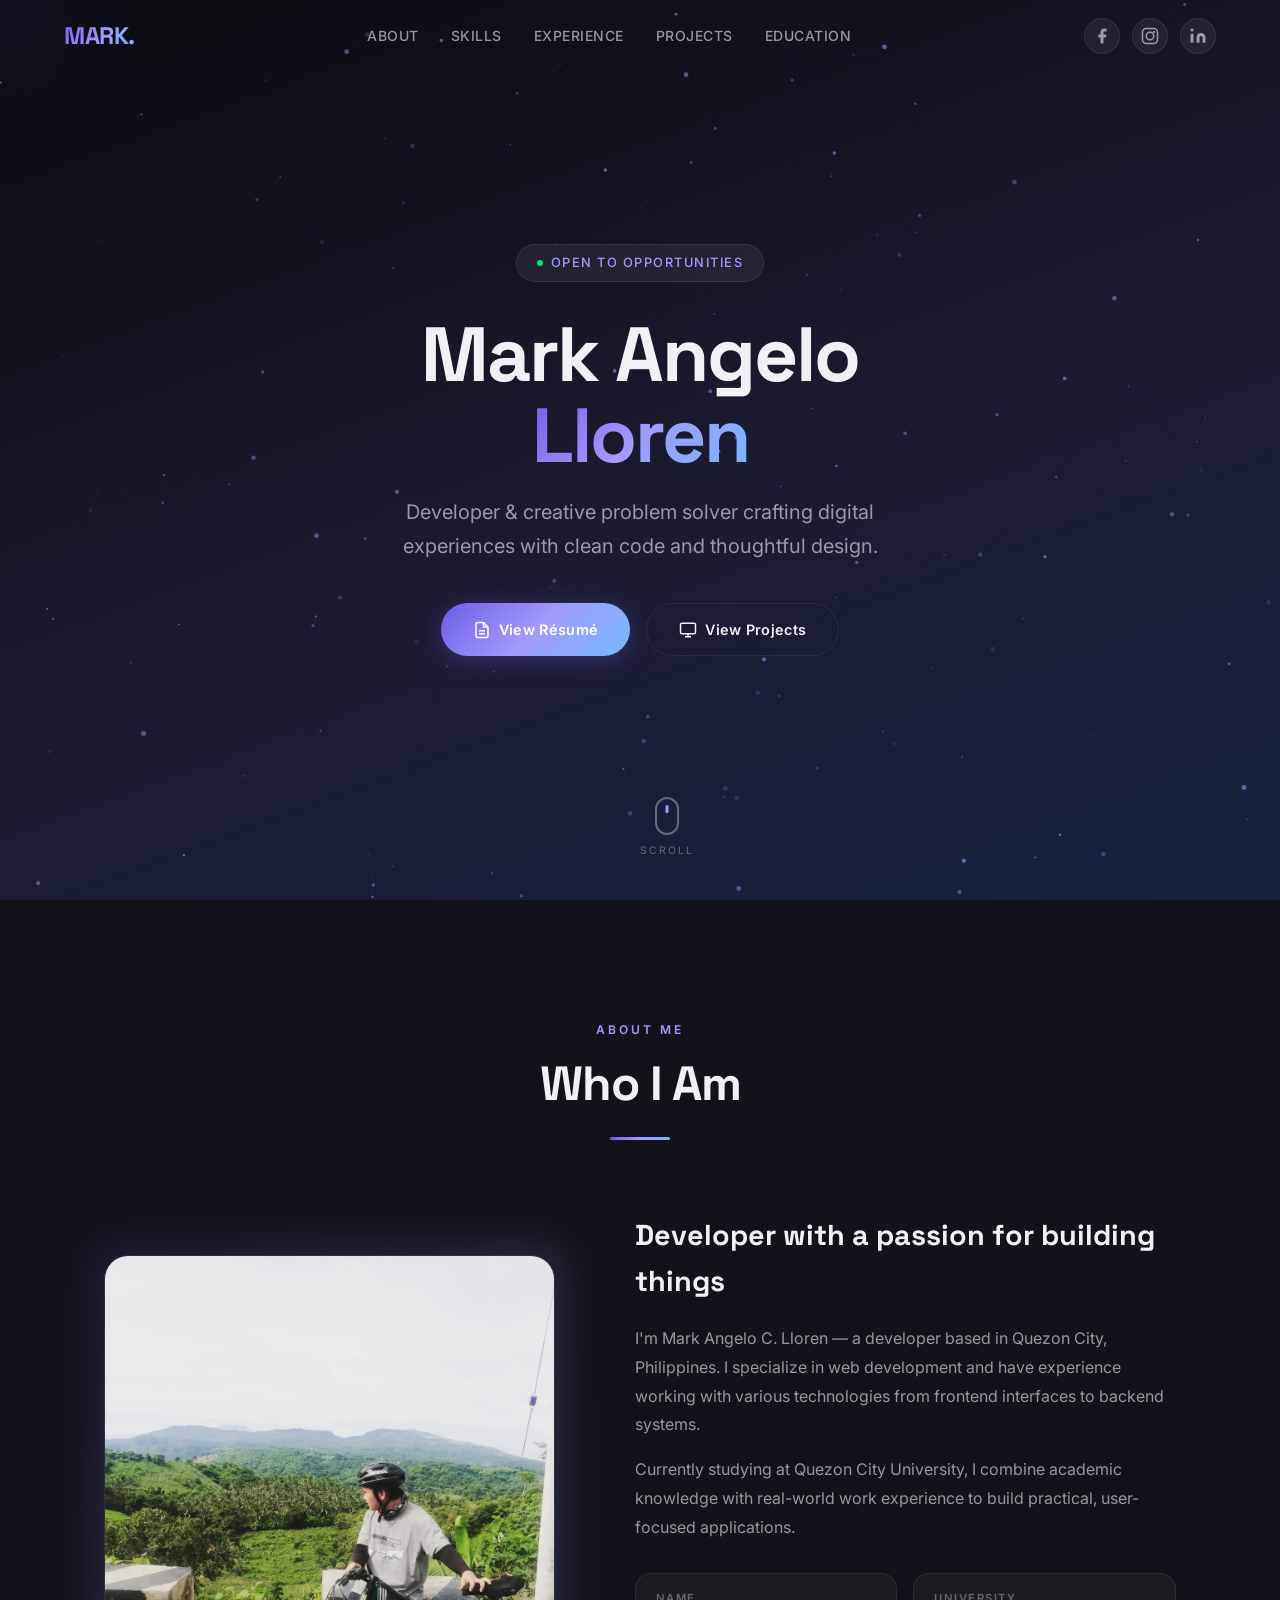
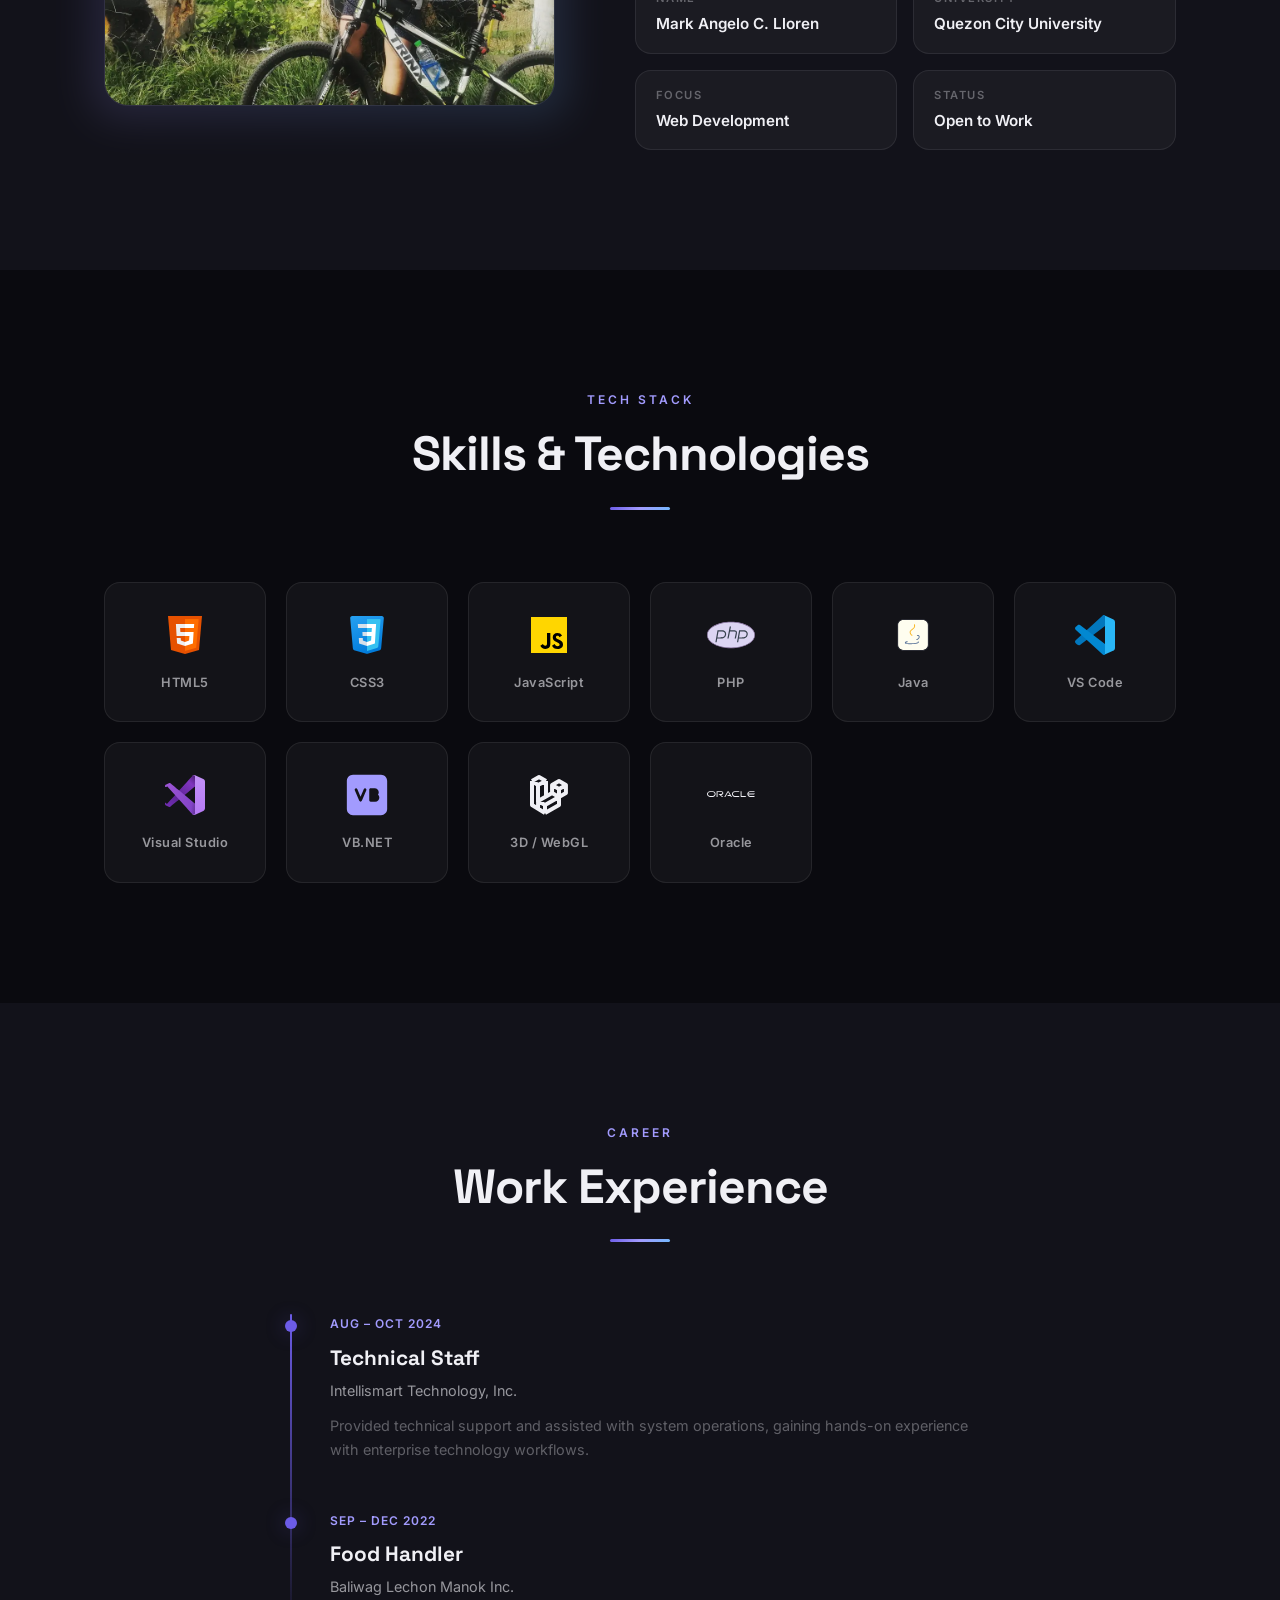
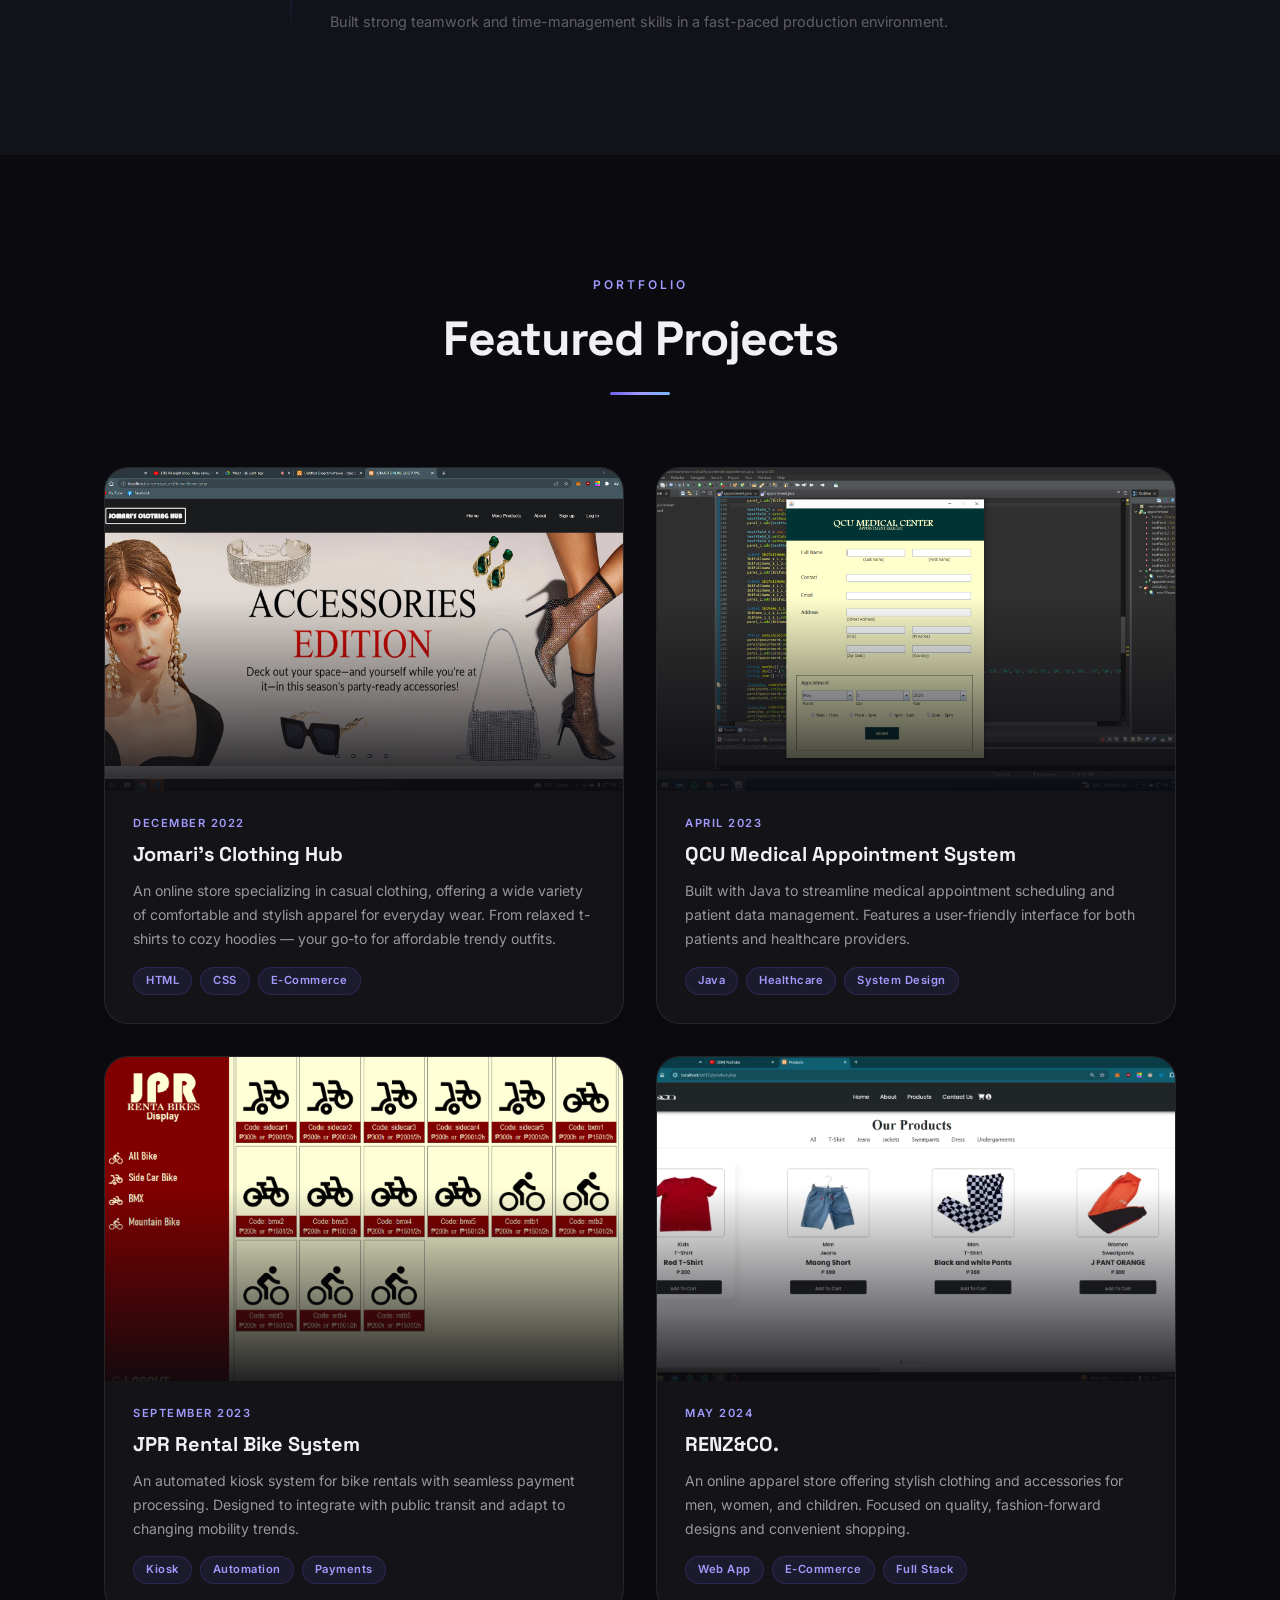
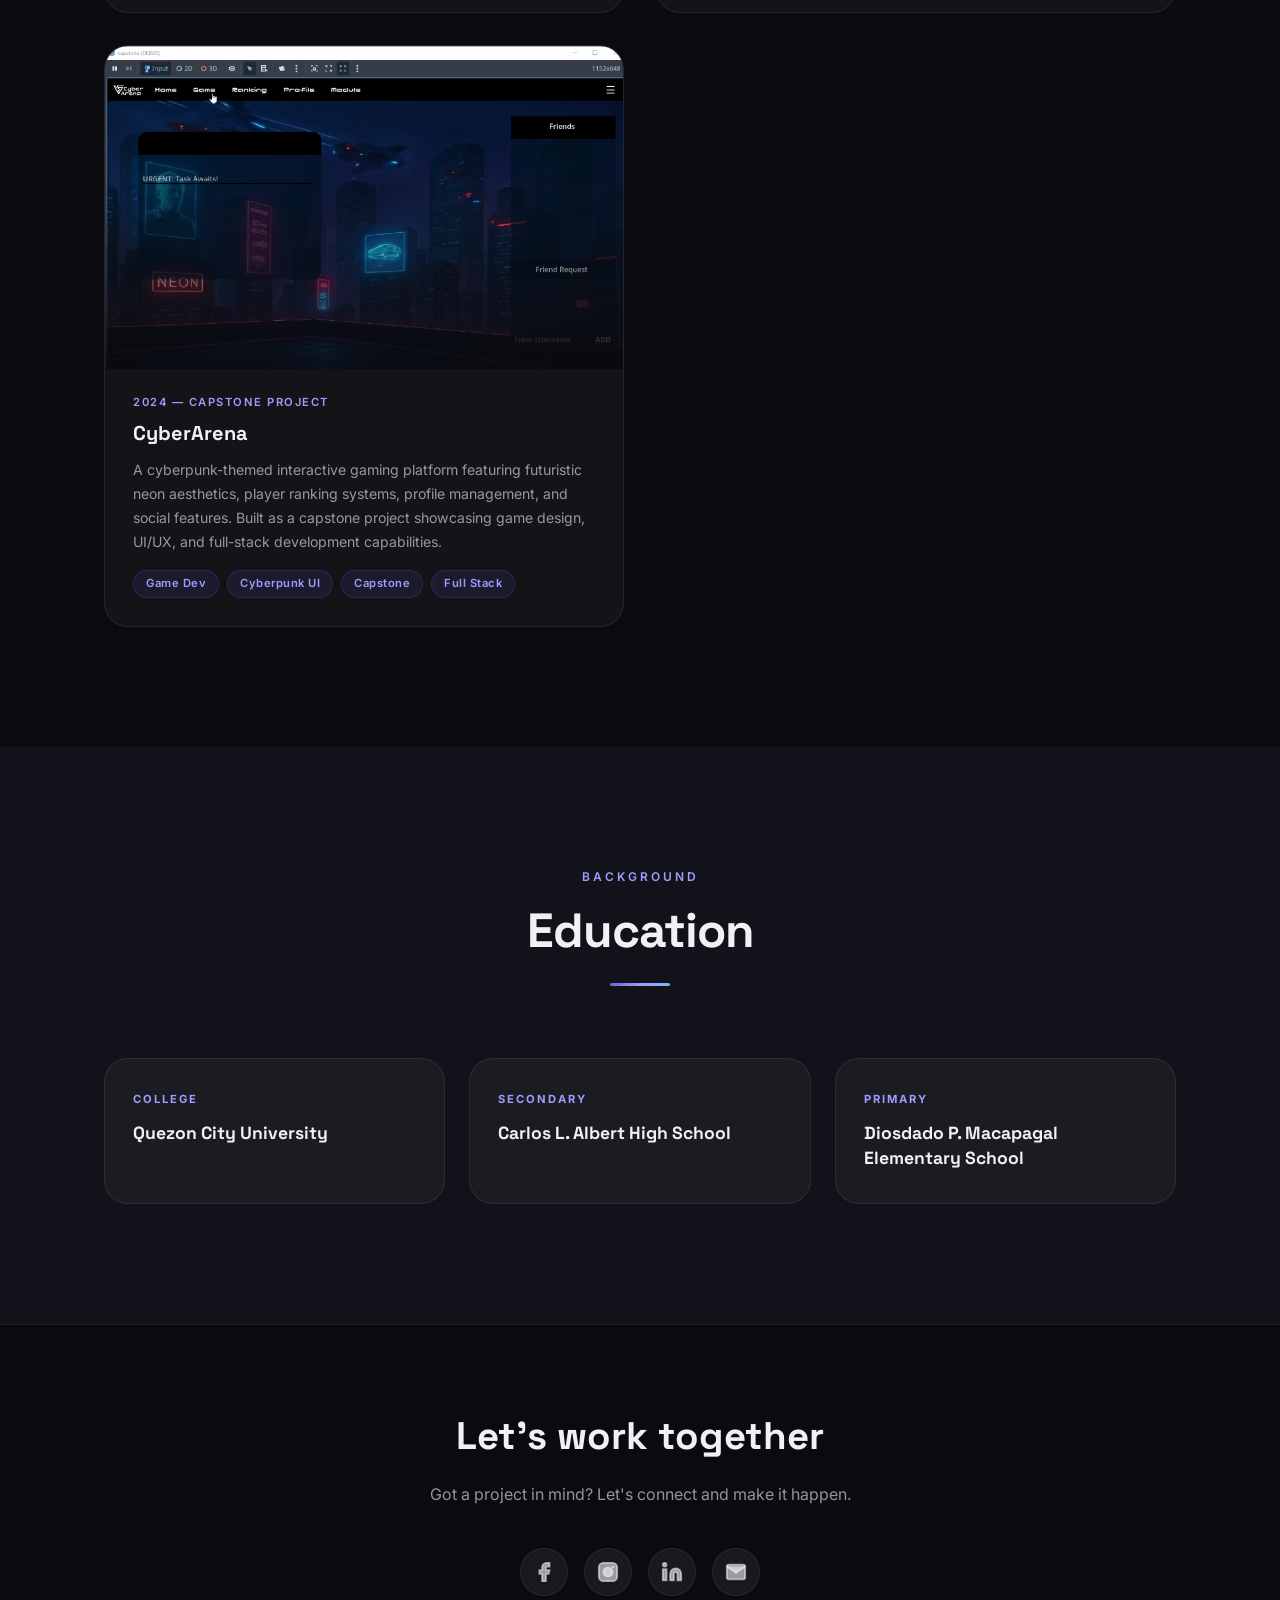
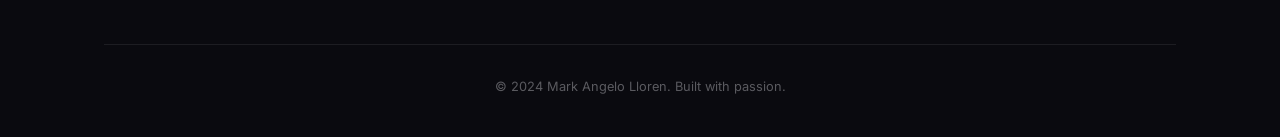
==== commit 5492bfb8: "updated links" ====
--- a/index.html
+++ b/index.html
@@ -1,13 +1,17 @@
 <!DOCTYPE html>
 <html lang="en">
+
 <head>
     <meta charset="UTF-8">
     <meta name="viewport" content="width=device-width, initial-scale=1.0">
-    <meta name="description" content="Mark Angelo Lloren — Developer portfolio showcasing web development projects and technical skills.">
+    <meta name="description"
+        content="Mark Angelo Lloren — Developer portfolio showcasing web development projects and technical skills.">
     <title>Mark Angelo Lloren | Developer Portfolio</title>
     <link rel="stylesheet" href="index.css">
-    <link rel="icon" href="data:image/svg+xml,<svg xmlns='http://www.w3.org/2000/svg' viewBox='0 0 100 100'><text y='.9em' font-size='90'>⚡</text></svg>">
+    <link rel="icon"
+        href="data:image/svg+xml,<svg xmlns='http://www.w3.org/2000/svg' viewBox='0 0 100 100'><text y='.9em' font-size='90'>⚡</text></svg>">
 </head>
+
 <body>
 
     <!-- Cursor Glow -->
@@ -27,13 +31,24 @@
 
         <div class="nav-socials">
             <a href="https://www.facebook.com/markangelo.lloren" target="_blank" rel="noopener" aria-label="Facebook">
-                <svg viewBox="0 0 24 24"><path d="M18 2h-3a5 5 0 0 0-5 5v3H7v4h3v8h4v-8h3l1-4h-4V7a1 1 0 0 1 1-1h3z"/></svg>
+                <svg viewBox="0 0 24 24">
+                    <path d="M18 2h-3a5 5 0 0 0-5 5v3H7v4h3v8h4v-8h3l1-4h-4V7a1 1 0 0 1 1-1h3z" />
+                </svg>
             </a>
             <a href="#" aria-label="Instagram">
-                <svg viewBox="0 0 24 24"><rect x="2" y="2" width="20" height="20" rx="5" ry="5" fill="none" stroke="currentColor" stroke-width="2"/><circle cx="12" cy="12" r="5" fill="none" stroke="currentColor" stroke-width="2"/><circle cx="17.5" cy="6.5" r="1.5"/></svg>
+                <svg viewBox="0 0 24 24">
+                    <rect x="2" y="2" width="20" height="20" rx="5" ry="5" fill="none" stroke="currentColor"
+                        stroke-width="2" />
+                    <circle cx="12" cy="12" r="5" fill="none" stroke="currentColor" stroke-width="2" />
+                    <circle cx="17.5" cy="6.5" r="1.5" />
+                </svg>
             </a>
             <a href="#" aria-label="LinkedIn">
-                <svg viewBox="0 0 24 24"><path d="M16 8a6 6 0 0 1 6 6v7h-4v-7a2 2 0 0 0-2-2 2 2 0 0 0-2 2v7h-4v-7a6 6 0 0 1 6-6z"/><rect x="2" y="9" width="4" height="12"/><circle cx="4" cy="4" r="2"/></svg>
+                <svg viewBox="0 0 24 24">
+                    <path d="M16 8a6 6 0 0 1 6 6v7h-4v-7a2 2 0 0 0-2-2 2 2 0 0 0-2 2v7h-4v-7a6 6 0 0 1 6-6z" />
+                    <rect x="2" y="9" width="4" height="12" />
+                    <circle cx="4" cy="4" r="2" />
+                </svg>
             </a>
         </div>
 
@@ -61,11 +76,20 @@
             </p>
             <div class="hero-cta-group">
                 <button class="btn btn-primary" id="openResumeBtn">
-                    <svg width="18" height="18" viewBox="0 0 24 24" fill="none" stroke="currentColor" stroke-width="2"><path d="M14 2H6a2 2 0 0 0-2 2v16a2 2 0 0 0 2 2h12a2 2 0 0 0 2-2V8z"/><polyline points="14 2 14 8 20 8"/><line x1="16" y1="13" x2="8" y2="13"/><line x1="16" y1="17" x2="8" y2="17"/></svg>
+                    <svg width="18" height="18" viewBox="0 0 24 24" fill="none" stroke="currentColor" stroke-width="2">
+                        <path d="M14 2H6a2 2 0 0 0-2 2v16a2 2 0 0 0 2 2h12a2 2 0 0 0 2-2V8z" />
+                        <polyline points="14 2 14 8 20 8" />
+                        <line x1="16" y1="13" x2="8" y2="13" />
+                        <line x1="16" y1="17" x2="8" y2="17" />
+                    </svg>
                     View Résumé
                 </button>
                 <a href="#projects" class="btn btn-outline">
-                    <svg width="18" height="18" viewBox="0 0 24 24" fill="none" stroke="currentColor" stroke-width="2"><rect x="2" y="3" width="20" height="14" rx="2" ry="2"/><line x1="8" y1="21" x2="16" y2="21"/><line x1="12" y1="17" x2="12" y2="21"/></svg>
+                    <svg width="18" height="18" viewBox="0 0 24 24" fill="none" stroke="currentColor" stroke-width="2">
+                        <rect x="2" y="3" width="20" height="14" rx="2" ry="2" />
+                        <line x1="8" y1="21" x2="16" y2="21" />
+                        <line x1="12" y1="17" x2="12" y2="21" />
+                    </svg>
                     View Projects
                 </a>
             </div>
@@ -91,12 +115,12 @@
                 <div class="about-text reveal reveal-delay-2">
                     <h3>Developer with a passion for building things</h3>
                     <p>
-                        I'm Mark Angelo C. Lloren — a developer based in Quezon City, Philippines. 
-                        I specialize in web development and have experience working with various 
+                        I'm Mark Angelo C. Lloren — a developer based in Quezon City, Philippines.
+                        I specialize in web development and have experience working with various
                         technologies from frontend interfaces to backend systems.
                     </p>
                     <p>
-                        Currently studying at Quezon City University, I combine academic knowledge 
+                        Currently studying at Quezon City University, I combine academic knowledge
                         with real-world work experience to build practical, user-focused applications.
                     </p>
                     <div class="about-details">
@@ -134,70 +158,160 @@
                 <!-- HTML -->
                 <div class="skill-card reveal">
                     <div class="skill-icon">
-                        <svg xmlns="http://www.w3.org/2000/svg" viewBox="0 0 48 48"><path fill="#E65100" d="M41,5H7l3,34l14,4l14-4L41,5L41,5z"/><path fill="#FF6D00" d="M24 8L24 39.9 35.2 36.7 37.7 8z"/><path fill="#FFF" d="M24,25v-4h8.6l-0.7,11.5L24,35.1v-4.2l4.1-1.4l0.3-4.5H24z M32.9,17l0.3-4H24v4H32.9z"/><path fill="#EEE" d="M24,30.9v4.2l-7.9-2.6L15.7,27h4l0.2,2.5L24,30.9z M19.1,17H24v-4h-9.1l0.7,12H24v-4h-4.6L19.1,17z"/></svg>
+                        <svg xmlns="http://www.w3.org/2000/svg" viewBox="0 0 48 48">
+                            <path fill="#E65100" d="M41,5H7l3,34l14,4l14-4L41,5L41,5z" />
+                            <path fill="#FF6D00" d="M24 8L24 39.9 35.2 36.7 37.7 8z" />
+                            <path fill="#FFF"
+                                d="M24,25v-4h8.6l-0.7,11.5L24,35.1v-4.2l4.1-1.4l0.3-4.5H24z M32.9,17l0.3-4H24v4H32.9z" />
+                            <path fill="#EEE"
+                                d="M24,30.9v4.2l-7.9-2.6L15.7,27h4l0.2,2.5L24,30.9z M19.1,17H24v-4h-9.1l0.7,12H24v-4h-4.6L19.1,17z" />
+                        </svg>
                     </div>
                     <span class="skill-name">HTML5</span>
                 </div>
                 <!-- CSS -->
                 <div class="skill-card reveal reveal-delay-1">
                     <div class="skill-icon">
-                        <svg xmlns="http://www.w3.org/2000/svg" viewBox="0 0 48 48"><linearGradient id="css-gr" x1="16.33" x2="32.29" y1="-2.75" y2="41.11" gradientUnits="userSpaceOnUse"><stop offset="0" stop-color="#2aa4f4"/><stop offset="1" stop-color="#007ad9"/></linearGradient><path fill="url(#css-gr)" d="M7.192,7.176l2.627,29.77c0.109,1.237,0.97,2.28,2.164,2.621l10.643,3.041c0.898,0.257,1.849,0.257,2.747,0l10.643-3.041c1.194-0.341,2.055-1.383,2.164-2.621l2.627-29.77C40.911,6.006,39.99,5,38.816,5H9.184C8.01,5,7.089,6.006,7.192,7.176z"/><path fill="#35c1f1" d="M24,8v31.9l9.876-2.822c0.797-0.228,1.371-0.924,1.443-1.749l2.286-26.242C37.656,8.502,37.196,8,36.609,8H24z"/><path fill="#fff" d="M33.1,13H24v4h4.9l-0.3,4H24v4h4.4l-0.3,4.5L24,30.9v4.2l7.9-2.6L32.6,21l0,0L33.1,13z"/><path fill="#d6e0e9" d="M24,13v4h-8.9l-0.3-4H24z M19.4,21l0.2,4H24v-4H19.4z M19.8,27h-4l0.3,5.5l7.9,2.6v-4.2l-4.1-1.4L19.8,27z"/></svg>
+                        <svg xmlns="http://www.w3.org/2000/svg" viewBox="0 0 48 48">
+                            <linearGradient id="css-gr" x1="16.33" x2="32.29" y1="-2.75" y2="41.11"
+                                gradientUnits="userSpaceOnUse">
+                                <stop offset="0" stop-color="#2aa4f4" />
+                                <stop offset="1" stop-color="#007ad9" />
+                            </linearGradient>
+                            <path fill="url(#css-gr)"
+                                d="M7.192,7.176l2.627,29.77c0.109,1.237,0.97,2.28,2.164,2.621l10.643,3.041c0.898,0.257,1.849,0.257,2.747,0l10.643-3.041c1.194-0.341,2.055-1.383,2.164-2.621l2.627-29.77C40.911,6.006,39.99,5,38.816,5H9.184C8.01,5,7.089,6.006,7.192,7.176z" />
+                            <path fill="#35c1f1"
+                                d="M24,8v31.9l9.876-2.822c0.797-0.228,1.371-0.924,1.443-1.749l2.286-26.242C37.656,8.502,37.196,8,36.609,8H24z" />
+                            <path fill="#fff"
+                                d="M33.1,13H24v4h4.9l-0.3,4H24v4h4.4l-0.3,4.5L24,30.9v4.2l7.9-2.6L32.6,21l0,0L33.1,13z" />
+                            <path fill="#d6e0e9"
+                                d="M24,13v4h-8.9l-0.3-4H24z M19.4,21l0.2,4H24v-4H19.4z M19.8,27h-4l0.3,5.5l7.9,2.6v-4.2l-4.1-1.4L19.8,27z" />
+                        </svg>
                     </div>
                     <span class="skill-name">CSS3</span>
                 </div>
                 <!-- JavaScript -->
                 <div class="skill-card reveal reveal-delay-2">
                     <div class="skill-icon">
-                        <svg xmlns="http://www.w3.org/2000/svg" viewBox="0 0 48 48"><path fill="#ffd600" d="M6,42V6h36v36H6z"/><path fill="#000001" d="M29.538 32.947c.692 1.124 1.444 2.201 3.037 2.201 1.338 0 2.04-.665 2.04-1.585 0-1.101-.726-1.492-2.198-2.133l-.807-.344c-2.329-.988-3.878-2.226-3.878-4.841 0-2.41 1.845-4.244 4.728-4.244 2.053 0 3.528.711 4.592 2.573l-2.514 1.607c-.553-.988-1.151-1.377-2.078-1.377-.946 0-1.545.597-1.545 1.377 0 .964.6 1.354 1.985 1.951l.807.344C36.452 29.645 38 30.839 38 33.523 38 36.415 35.716 38 32.65 38c-2.999 0-4.702-1.505-5.65-3.368L29.538 32.947zM17.952 33.029c.506.906 1.275 1.603 2.381 1.603 1.058 0 1.667-.418 1.667-2.043V22h3.333v11.101c0 3.367-1.953 4.899-4.805 4.899-2.577 0-4.437-1.746-5.195-3.368L17.952 33.029z"/></svg>
+                        <svg xmlns="http://www.w3.org/2000/svg" viewBox="0 0 48 48">
+                            <path fill="#ffd600" d="M6,42V6h36v36H6z" />
+                            <path fill="#000001"
+                                d="M29.538 32.947c.692 1.124 1.444 2.201 3.037 2.201 1.338 0 2.04-.665 2.04-1.585 0-1.101-.726-1.492-2.198-2.133l-.807-.344c-2.329-.988-3.878-2.226-3.878-4.841 0-2.41 1.845-4.244 4.728-4.244 2.053 0 3.528.711 4.592 2.573l-2.514 1.607c-.553-.988-1.151-1.377-2.078-1.377-.946 0-1.545.597-1.545 1.377 0 .964.6 1.354 1.985 1.951l.807.344C36.452 29.645 38 30.839 38 33.523 38 36.415 35.716 38 32.65 38c-2.999 0-4.702-1.505-5.65-3.368L29.538 32.947zM17.952 33.029c.506.906 1.275 1.603 2.381 1.603 1.058 0 1.667-.418 1.667-2.043V22h3.333v11.101c0 3.367-1.953 4.899-4.805 4.899-2.577 0-4.437-1.746-5.195-3.368L17.952 33.029z" />
+                        </svg>
                     </div>
                     <span class="skill-name">JavaScript</span>
                 </div>
                 <!-- PHP -->
                 <div class="skill-card reveal reveal-delay-3">
                     <div class="skill-icon">
-                        <svg xmlns="http://www.w3.org/2000/svg" viewBox="0 0 80 80"><path fill="#dcd5f2" d="M40,61.5C18.22,61.5,0.5,51.855,0.5,40S18.22,18.5,40,18.5S79.5,28.145,79.5,40S61.78,61.5,40,61.5z"/><path fill="#8b75a1" d="M40,19c21.505,0,39,9.421,39,21S61.505,61,40,61S1,51.579,1,40S18.495,19,40,19 M40,18C17.909,18,0,27.85,0,40s17.909,22,40,22s40-9.85,40-22S62.091,18,40,18L40,18z"/><path fill="#36404d" d="M25.112 34c1.725 0 3.214.622 4.084 1.706.749.934.981 2.171.668 3.577C29.023 43.074 27.395 44 21.57 44h-4.14l1.75-10H25.112M25.112 32H17.5L14 52h2l1.056-6h4.515c5.863 0 9.053-.905 10.246-6.284C32.842 35.096 29.436 32 25.112 32L25.112 32zM61.112 34c1.725 0 3.214.622 4.084 1.706.749.934.981 2.171.668 3.577C65.023 43.074 63.395 44 57.57 44h-4.14l1.75-10H61.112M61.112 32H53.5L50 52h2l1.056-6h4.515c5.863 0 9.053-.905 10.246-6.284C68.842 35.096 65.436 32 61.112 32L61.112 32z"/><g><path fill="#36404d" d="M49.072,33.212C48.193,32.348,46.644,32,44.334,32h-5.538L40,26h-2.1L34,46h1.99l2.388-12h0.419h5.538c2.338,0,3.094,0.4,3.335,0.637c0.343,0.338,0.424,1.226,0.217,2.363l-1.767,9h2.106l1.626-8.63C50.199,35.462,49.936,34.062,49.072,33.212z"/></g></svg>
+                        <svg xmlns="http://www.w3.org/2000/svg" viewBox="0 0 80 80">
+                            <path fill="#dcd5f2"
+                                d="M40,61.5C18.22,61.5,0.5,51.855,0.5,40S18.22,18.5,40,18.5S79.5,28.145,79.5,40S61.78,61.5,40,61.5z" />
+                            <path fill="#8b75a1"
+                                d="M40,19c21.505,0,39,9.421,39,21S61.505,61,40,61S1,51.579,1,40S18.495,19,40,19 M40,18C17.909,18,0,27.85,0,40s17.909,22,40,22s40-9.85,40-22S62.091,18,40,18L40,18z" />
+                            <path fill="#36404d"
+                                d="M25.112 34c1.725 0 3.214.622 4.084 1.706.749.934.981 2.171.668 3.577C29.023 43.074 27.395 44 21.57 44h-4.14l1.75-10H25.112M25.112 32H17.5L14 52h2l1.056-6h4.515c5.863 0 9.053-.905 10.246-6.284C32.842 35.096 29.436 32 25.112 32L25.112 32zM61.112 34c1.725 0 3.214.622 4.084 1.706.749.934.981 2.171.668 3.577C65.023 43.074 63.395 44 57.57 44h-4.14l1.75-10H61.112M61.112 32H53.5L50 52h2l1.056-6h4.515c5.863 0 9.053-.905 10.246-6.284C68.842 35.096 65.436 32 61.112 32L61.112 32z" />
+                            <g>
+                                <path fill="#36404d"
+                                    d="M49.072,33.212C48.193,32.348,46.644,32,44.334,32h-5.538L40,26h-2.1L34,46h1.99l2.388-12h0.419h5.538c2.338,0,3.094,0.4,3.335,0.637c0.343,0.338,0.424,1.226,0.217,2.363l-1.767,9h2.106l1.626-8.63C50.199,35.462,49.936,34.062,49.072,33.212z" />
+                            </g>
+                        </svg>
                     </div>
                     <span class="skill-name">PHP</span>
                 </div>
                 <!-- Java -->
                 <div class="skill-card reveal reveal-delay-4">
                     <div class="skill-icon">
-                        <svg xmlns="http://www.w3.org/2000/svg" viewBox="0 0 100 100"><path fill="#fefdef" d="M82,29.429v41.143C82,76.857,76.857,82,70.571,82H29.429C23.143,82,18,76.857,18,70.571V29.429C18,23.143,23.143,18,29.429,18h41.143C76.857,18,82,23.143,82,29.429z"/><path fill="#1f212b" d="M70.571,83H29.429C22.575,83,17,77.424,17,70.571V29.429C17,22.576,22.575,17,29.429,17h41.143C77.425,17,83,22.576,83,29.429v41.143C83,77.424,77.425,83,70.571,83z M29.429,19C23.679,19,19,23.678,19,29.429v41.143C19,76.322,23.679,81,29.429,81h41.143C76.321,81,81,76.322,81,70.571V29.429C81,23.678,76.321,19,70.571,19H29.429z"/><path fill="#f9b621" d="M47.873,51.57c-0.156,0-0.315-0.037-0.464-0.115C47.229,51.36,43,49.079,43,44.3c0-3.201,2.486-5.094,4.891-6.924c2.981-2.27,5.557-4.23,4.16-8.462c-0.174-0.524,0.111-1.09,0.636-1.263c0.526-0.172,1.09,0.112,1.263,0.636c1.844,5.586-1.866,8.411-4.847,10.68C46.901,40.643,45,42.09,45,44.3c0,3.554,3.207,5.313,3.344,5.387c0.485,0.26,0.671,0.865,0.413,1.352C48.577,51.376,48.23,51.57,47.873,51.57z"/><path fill="#5c769b" d="M57.611,60.555c-0.414,0-0.801-0.26-0.944-0.673c-0.181-0.521,0.096-1.091,0.616-1.272c1.318-0.459,4.738-2.183,4.738-4.609c0-1.035-0.39-1.34-0.518-1.441c-0.642-0.502-1.841-0.354-2.251-0.253c-0.537,0.129-1.077-0.194-1.21-0.728c-0.134-0.534,0.188-1.076,0.722-1.211c0.244-0.062,2.438-0.574,3.964,0.611c0.59,0.458,1.293,1.355,1.293,3.022c0,4.347-5.835,6.414-6.084,6.5C57.83,60.537,57.72,60.554,57.611,60.555z"/><path fill="#5c769b" d="M45.875,69.3C33.1,69.3,33.1,66.952,33.1,66.067c0-2.028,3.338-2.675,4.773-2.859c0.553-0.076,1.049,0.317,1.118,0.864c0.071,0.548-0.316,1.049-0.863,1.12c-1.167,0.151-2.437,0.535-2.902,0.854c0.711,0.447,3.477,1.253,10.649,1.253c7.766,0,13.537-1.235,14.401-2.141c-0.005-0.006-0.011-0.012-0.017-0.019c-0.371-0.409-0.341-1.041,0.067-1.413c0.408-0.371,1.042-0.341,1.413,0.067c0.58,0.639,0.738,1.398,0.435,2.085C60.68,69.261,46.479,69.3,45.875,69.3z"/></svg>
+                        <svg xmlns="http://www.w3.org/2000/svg" viewBox="0 0 100 100">
+                            <path fill="#fefdef"
+                                d="M82,29.429v41.143C82,76.857,76.857,82,70.571,82H29.429C23.143,82,18,76.857,18,70.571V29.429C18,23.143,23.143,18,29.429,18h41.143C76.857,18,82,23.143,82,29.429z" />
+                            <path fill="#1f212b"
+                                d="M70.571,83H29.429C22.575,83,17,77.424,17,70.571V29.429C17,22.576,22.575,17,29.429,17h41.143C77.425,17,83,22.576,83,29.429v41.143C83,77.424,77.425,83,70.571,83z M29.429,19C23.679,19,19,23.678,19,29.429v41.143C19,76.322,23.679,81,29.429,81h41.143C76.321,81,81,76.322,81,70.571V29.429C81,23.678,76.321,19,70.571,19H29.429z" />
+                            <path fill="#f9b621"
+                                d="M47.873,51.57c-0.156,0-0.315-0.037-0.464-0.115C47.229,51.36,43,49.079,43,44.3c0-3.201,2.486-5.094,4.891-6.924c2.981-2.27,5.557-4.23,4.16-8.462c-0.174-0.524,0.111-1.09,0.636-1.263c0.526-0.172,1.09,0.112,1.263,0.636c1.844,5.586-1.866,8.411-4.847,10.68C46.901,40.643,45,42.09,45,44.3c0,3.554,3.207,5.313,3.344,5.387c0.485,0.26,0.671,0.865,0.413,1.352C48.577,51.376,48.23,51.57,47.873,51.57z" />
+                            <path fill="#5c769b"
+                                d="M57.611,60.555c-0.414,0-0.801-0.26-0.944-0.673c-0.181-0.521,0.096-1.091,0.616-1.272c1.318-0.459,4.738-2.183,4.738-4.609c0-1.035-0.39-1.34-0.518-1.441c-0.642-0.502-1.841-0.354-2.251-0.253c-0.537,0.129-1.077-0.194-1.21-0.728c-0.134-0.534,0.188-1.076,0.722-1.211c0.244-0.062,2.438-0.574,3.964,0.611c0.59,0.458,1.293,1.355,1.293,3.022c0,4.347-5.835,6.414-6.084,6.5C57.83,60.537,57.72,60.554,57.611,60.555z" />
+                            <path fill="#5c769b"
+                                d="M45.875,69.3C33.1,69.3,33.1,66.952,33.1,66.067c0-2.028,3.338-2.675,4.773-2.859c0.553-0.076,1.049,0.317,1.118,0.864c0.071,0.548-0.316,1.049-0.863,1.12c-1.167,0.151-2.437,0.535-2.902,0.854c0.711,0.447,3.477,1.253,10.649,1.253c7.766,0,13.537-1.235,14.401-2.141c-0.005-0.006-0.011-0.012-0.017-0.019c-0.371-0.409-0.341-1.041,0.067-1.413c0.408-0.371,1.042-0.341,1.413,0.067c0.58,0.639,0.738,1.398,0.435,2.085C60.68,69.261,46.479,69.3,45.875,69.3z" />
+                        </svg>
                     </div>
                     <span class="skill-name">Java</span>
                 </div>
                 <!-- VS Code -->
                 <div class="skill-card reveal">
                     <div class="skill-icon">
-                        <svg xmlns="http://www.w3.org/2000/svg" viewBox="0 0 48 48"><path fill="#29b6f6" d="M44,11.11v25.78c0,1.27-0.79,2.4-1.98,2.82l-8.82,4.14L34,33V15L33.2,4.15l8.82,4.14C43.21,8.71,44,9.84,44,11.11z"/><path fill="#0277bd" d="M9,33.896L34,15V5.353c0-1.198-1.482-1.758-2.275-0.86L4.658,29.239c-0.9,0.83-0.849,2.267,0.107,3.032c0,0,1.324,1.232,1.803,1.574C7.304,34.37,8.271,34.43,9,33.896z"/><path fill="#0288d1" d="M9,14.104L34,33v9.647c0,1.198-1.482,1.758-2.275,0.86L4.658,18.761c-0.9-0.83-0.849-2.267,0.107-3.032c0,0,1.324-1.232,1.803-1.574C7.304,13.63,8.271,13.57,9,14.104z"/></svg>
+                        <svg xmlns="http://www.w3.org/2000/svg" viewBox="0 0 48 48">
+                            <path fill="#29b6f6"
+                                d="M44,11.11v25.78c0,1.27-0.79,2.4-1.98,2.82l-8.82,4.14L34,33V15L33.2,4.15l8.82,4.14C43.21,8.71,44,9.84,44,11.11z" />
+                            <path fill="#0277bd"
+                                d="M9,33.896L34,15V5.353c0-1.198-1.482-1.758-2.275-0.86L4.658,29.239c-0.9,0.83-0.849,2.267,0.107,3.032c0,0,1.324,1.232,1.803,1.574C7.304,34.37,8.271,34.43,9,33.896z" />
+                            <path fill="#0288d1"
+                                d="M9,14.104L34,33v9.647c0,1.198-1.482,1.758-2.275,0.86L4.658,18.761c-0.9-0.83-0.849-2.267,0.107-3.032c0,0,1.324-1.232,1.803-1.574C7.304,13.63,8.271,13.57,9,14.104z" />
+                        </svg>
                     </div>
                     <span class="skill-name">VS Code</span>
                 </div>
                 <!-- Visual Studio -->
                 <div class="skill-card reveal reveal-delay-1">
                     <div class="skill-icon">
-                        <svg xmlns="http://www.w3.org/2000/svg" viewBox="0 0 48 48"><linearGradient id="vs-gr1" x1="37.67" x2="37.67" y1="3.68" y2="44.49" gradientUnits="userSpaceOnUse"><stop offset="0" stop-color="#c391f7"/><stop offset="1" stop-color="#b579f4"/></linearGradient><path fill="url(#vs-gr1)" d="M44,10.781v26.403c0,1.147-0.653,2.193-1.684,2.696l-7.05,3.413C34.33,43.721,33.742,44,33.007,44s-1.221-0.479-1.559-0.836C31.11,42.806,34,33,34,33V6.23c0,0-3.182-0.666-2.58-1.337c0.603-0.671,1.107-0.899,1.736-0.899c0.725,0,1.311,0.323,1.971,0.641l7.174,3.443C43.342,8.577,44,9.627,44,10.781z"/><linearGradient id="vs-gr2" x1="4.6" x2="37.92" y1="38.16" y2="4.84" gradientUnits="userSpaceOnUse"><stop offset=".019" stop-color="#742fb6"/><stop offset=".38" stop-color="#5d2596"/><stop offset=".762" stop-color="#8035bf"/><stop offset=".963" stop-color="#481b6e"/></linearGradient><path fill="url(#vs-gr2)" d="M4,32c0,1.928,0.261,2.214,2.134,3.028C7.59,35.661,8.17,36,8.559,36c0.469,0,0.91-0.323,1.327-0.664S34,15.525,34,15.525V5.546c0-1.198-1.674-1.676-2.467-0.778c0,0-24.791,27.531-25.533,28.244S5.767,31.119,4,32z"/><linearGradient id="vs-gr3" x1="4.4" x2="35.89" y1="25.41" y2="30.11" gradientUnits="userSpaceOnUse"><stop offset=".002" stop-color="#9c55d4"/><stop offset=".848" stop-color="#8343c8"/><stop offset="1" stop-color="#643499"/></linearGradient><path fill="url(#vs-gr3)" d="M4.62,13.681c0.317-0.152,2.934-1.322,3.256-1.463C8.254,12.053,8.39,12,8.669,12c0.308,0,0.518,0.117,1.001,0.514C10.345,13.068,34,32.483,34,32.483v9.759c0,1.675-1.744,1.847-2.728,0.741C30.574,42.199,6.389,15.434,6.389,15.434S4,16.641,4,15.587C4,14.166,4.276,13.847,4.62,13.681z"/></svg>
+                        <svg xmlns="http://www.w3.org/2000/svg" viewBox="0 0 48 48">
+                            <linearGradient id="vs-gr1" x1="37.67" x2="37.67" y1="3.68" y2="44.49"
+                                gradientUnits="userSpaceOnUse">
+                                <stop offset="0" stop-color="#c391f7" />
+                                <stop offset="1" stop-color="#b579f4" />
+                            </linearGradient>
+                            <path fill="url(#vs-gr1)"
+                                d="M44,10.781v26.403c0,1.147-0.653,2.193-1.684,2.696l-7.05,3.413C34.33,43.721,33.742,44,33.007,44s-1.221-0.479-1.559-0.836C31.11,42.806,34,33,34,33V6.23c0,0-3.182-0.666-2.58-1.337c0.603-0.671,1.107-0.899,1.736-0.899c0.725,0,1.311,0.323,1.971,0.641l7.174,3.443C43.342,8.577,44,9.627,44,10.781z" />
+                            <linearGradient id="vs-gr2" x1="4.6" x2="37.92" y1="38.16" y2="4.84"
+                                gradientUnits="userSpaceOnUse">
+                                <stop offset=".019" stop-color="#742fb6" />
+                                <stop offset=".38" stop-color="#5d2596" />
+                                <stop offset=".762" stop-color="#8035bf" />
+                                <stop offset=".963" stop-color="#481b6e" />
+                            </linearGradient>
+                            <path fill="url(#vs-gr2)"
+                                d="M4,32c0,1.928,0.261,2.214,2.134,3.028C7.59,35.661,8.17,36,8.559,36c0.469,0,0.91-0.323,1.327-0.664S34,15.525,34,15.525V5.546c0-1.198-1.674-1.676-2.467-0.778c0,0-24.791,27.531-25.533,28.244S5.767,31.119,4,32z" />
+                            <linearGradient id="vs-gr3" x1="4.4" x2="35.89" y1="25.41" y2="30.11"
+                                gradientUnits="userSpaceOnUse">
+                                <stop offset=".002" stop-color="#9c55d4" />
+                                <stop offset=".848" stop-color="#8343c8" />
+                                <stop offset="1" stop-color="#643499" />
+                            </linearGradient>
+                            <path fill="url(#vs-gr3)"
+                                d="M4.62,13.681c0.317-0.152,2.934-1.322,3.256-1.463C8.254,12.053,8.39,12,8.669,12c0.308,0,0.518,0.117,1.001,0.514C10.345,13.068,34,32.483,34,32.483v9.759c0,1.675-1.744,1.847-2.728,0.741C30.574,42.199,6.389,15.434,6.389,15.434S4,16.641,4,15.587C4,14.166,4.276,13.847,4.62,13.681z" />
+                        </svg>
                     </div>
                     <span class="skill-name">Visual Studio</span>
                 </div>
                 <!-- VB.NET -->
                 <div class="skill-card reveal reveal-delay-2">
                     <div class="skill-icon">
-                        <svg viewBox="0 0 24 24" xmlns="http://www.w3.org/2000/svg"><g transform="matrix(0.56 0 0 0.56 12 12)"><path style="fill: #a29bfe;" transform="translate(-24, -24)" d="M 11.5 6 C 8.467 6 6 8.468 6 11.5 L 6 36.5 C 6 39.532 8.467 42 11.5 42 L 36.5 42 C 39.533 42 42 39.532 42 36.5 L 42 11.5 C 42 8.468 39.533 6 36.5 6 L 11.5 6 z M 14.251953 18 C 14.739547 18.001078 15.201344 18.289375 15.402344 18.765625 L 18.251953 25.529297 L 21.099609 18.765625 C 21.367609 18.129625 22.094328 17.828656 22.736328 18.097656 C 23.370328 18.365656 23.669344 19.098375 23.402344 19.734375 L 19.402344 29.234375 C 19.207344 29.698375 18.753 30 18.25 30 C 17.747 30 17.292656 29.698375 17.097656 29.234375 L 13.097656 19.734375 C 12.829656 19.098375 13.129625 18.365656 13.765625 18.097656 C 13.925125 18.030656 14.089422 17.999641 14.251953 18 z M 27.25 18 L 30.875 18 C 32.874 18 34.5 19.626 34.5 21.625 C 34.5 22.403 34.254938 23.123844 33.835938 23.714844 C 34.551938 24.377844 35 25.325 35 26.375 C 35 28.374 33.374 30 31.375 30 L 27.25 30 C 26.56 30 26 29.44 26 28.75 L 26 19.25 C 26 18.56 26.56 18 27.25 18 z"/></g></svg>
+                        <svg viewBox="0 0 24 24" xmlns="http://www.w3.org/2000/svg">
+                            <g transform="matrix(0.56 0 0 0.56 12 12)">
+                                <path style="fill: #a29bfe;" transform="translate(-24, -24)"
+                                    d="M 11.5 6 C 8.467 6 6 8.468 6 11.5 L 6 36.5 C 6 39.532 8.467 42 11.5 42 L 36.5 42 C 39.533 42 42 39.532 42 36.5 L 42 11.5 C 42 8.468 39.533 6 36.5 6 L 11.5 6 z M 14.251953 18 C 14.739547 18.001078 15.201344 18.289375 15.402344 18.765625 L 18.251953 25.529297 L 21.099609 18.765625 C 21.367609 18.129625 22.094328 17.828656 22.736328 18.097656 C 23.370328 18.365656 23.669344 19.098375 23.402344 19.734375 L 19.402344 29.234375 C 19.207344 29.698375 18.753 30 18.25 30 C 17.747 30 17.292656 29.698375 17.097656 29.234375 L 13.097656 19.734375 C 12.829656 19.098375 13.129625 18.365656 13.765625 18.097656 C 13.925125 18.030656 14.089422 17.999641 14.251953 18 z M 27.25 18 L 30.875 18 C 32.874 18 34.5 19.626 34.5 21.625 C 34.5 22.403 34.254938 23.123844 33.835938 23.714844 C 34.551938 24.377844 35 25.325 35 26.375 C 35 28.374 33.374 30 31.375 30 L 27.25 30 C 26.56 30 26 29.44 26 28.75 L 26 19.25 C 26 18.56 26.56 18 27.25 18 z" />
+                            </g>
+                        </svg>
                     </div>
                     <span class="skill-name">VB.NET</span>
                 </div>
                 <!-- Git -->
                 <div class="skill-card reveal reveal-delay-3">
                     <div class="skill-icon">
-                        <svg viewBox="0 0 24 24" fill="none" stroke="#f0f0f5" stroke-width="2" stroke-linejoin="round"><path d="m17 13 3.4641-2V7L17 5l-3.4641 2v4M17 13l-3.4641-2M17 13v4l-7 4M17 13V9m0 4-7 4m3.536-6L10.5 12.735M10 21l-3.464-2.132M10 21v-4m-3.464 2v-.132m0 0V15L10.5 12.735m-3.964 6.133L3.5 17V5m0 0L7 3l3.5 2m-7 0 3 2M10.5 5v7.735M10.5 5 6.5 7M17 9l3.5-2M17 9l-3.5-2M10 17l-3.5-2m0 .5V7"/></svg>
+                        <svg viewBox="0 0 24 24" fill="none" stroke="#f0f0f5" stroke-width="2" stroke-linejoin="round">
+                            <path
+                                d="m17 13 3.4641-2V7L17 5l-3.4641 2v4M17 13l-3.4641-2M17 13v4l-7 4M17 13V9m0 4-7 4m3.536-6L10.5 12.735M10 21l-3.464-2.132M10 21v-4m-3.464 2v-.132m0 0V15L10.5 12.735m-3.964 6.133L3.5 17V5m0 0L7 3l3.5 2m-7 0 3 2M10.5 5v7.735M10.5 5 6.5 7M17 9l3.5-2M17 9l-3.5-2M10 17l-3.5-2m0 .5V7" />
+                        </svg>
                     </div>
                     <span class="skill-name">3D / WebGL</span>
                 </div>
                 <!-- Oracle -->
                 <div class="skill-card reveal reveal-delay-4">
                     <div class="skill-icon">
-                        <svg xmlns="http://www.w3.org/2000/svg" viewBox="0 0 50 50"><path fill="#f0f0f5" d="M 3 21 C 1.34375 21 0 22.425781 0 24.082031 C 0 25.738281 1.34375 27 3 27 L 6 27 C 7.65625 27 9 25.660156 9 24 C 9 22.34375 7.65625 21 6 21 Z M 10 21 L 10 27 L 11 27 L 11 22 L 14.972656 22 C 15.507813 22 16 22.492188 16 23.03125 C 16 23.566406 15.507813 24 14.972656 24 L 12 24 L 15.605469 27 L 17 27 L 14.519531 25 L 15.046875 25 C 16.167969 25 17 24.148438 17 23.03125 C 17 21.910156 16.167969 21 15.046875 21 Z M 22 21 C 21.730469 21 21.488281 21.136719 21.34375 21.363281 L 18 27 L 19.082031 27 L 22 22 L 23.761719 25 L 21 25 L 22 26 L 24.347656 26 L 24.9375 27 L 26 27 L 22.640625 21.355469 C 22.5 21.132813 22.261719 21 22 21 Z M 29 21 C 27.34375 21 26 22.34375 26 24 C 26 25.65625 27.34375 27 29 27 L 33 27 L 34 26 L 28.980469 26 C 27.886719 26 27 25.105469 27 24 C 27 22.898438 27.886719 22 28.980469 22 L 33 22 L 34 21 Z M 35 21 L 35 26.425781 C 35 26.574219 35.058594 26.714844 35.167969 26.828125 C 35.277344 26.9375 35.429688 27 35.589844 27 L 40 27 L 41 26 L 36 26 L 36 21 Z M 45 21 C 43.34375 21 42 22.34375 42 24 C 42 25.65625 43.34375 27 45 27 L 49 27 L 50 26 L 44.980469 26 C 44.058594 26 43.289063 25.363281 43.070313 24.5 L 49 24.5 L 50 23.5 L 43.070313 23.5 C 43.292969 22.640625 44.058594 22 44.980469 22 L 49 22 L 50 21 Z M 2.980469 22 L 6.019531 22 C 7.113281 22 8 22.898438 8 24 C 8 25.105469 7.113281 26 6.019531 26 L 2.980469 26 C 1.886719 26 1 25.105469 1 24 C 1 22.898438 1.886719 22 2.980469 22 Z"/></svg>
+                        <svg xmlns="http://www.w3.org/2000/svg" viewBox="0 0 50 50">
+                            <path fill="#f0f0f5"
+                                d="M 3 21 C 1.34375 21 0 22.425781 0 24.082031 C 0 25.738281 1.34375 27 3 27 L 6 27 C 7.65625 27 9 25.660156 9 24 C 9 22.34375 7.65625 21 6 21 Z M 10 21 L 10 27 L 11 27 L 11 22 L 14.972656 22 C 15.507813 22 16 22.492188 16 23.03125 C 16 23.566406 15.507813 24 14.972656 24 L 12 24 L 15.605469 27 L 17 27 L 14.519531 25 L 15.046875 25 C 16.167969 25 17 24.148438 17 23.03125 C 17 21.910156 16.167969 21 15.046875 21 Z M 22 21 C 21.730469 21 21.488281 21.136719 21.34375 21.363281 L 18 27 L 19.082031 27 L 22 22 L 23.761719 25 L 21 25 L 22 26 L 24.347656 26 L 24.9375 27 L 26 27 L 22.640625 21.355469 C 22.5 21.132813 22.261719 21 22 21 Z M 29 21 C 27.34375 21 26 22.34375 26 24 C 26 25.65625 27.34375 27 29 27 L 33 27 L 34 26 L 28.980469 26 C 27.886719 26 27 25.105469 27 24 C 27 22.898438 27.886719 22 28.980469 22 L 33 22 L 34 21 Z M 35 21 L 35 26.425781 C 35 26.574219 35.058594 26.714844 35.167969 26.828125 C 35.277344 26.9375 35.429688 27 35.589844 27 L 40 27 L 41 26 L 36 26 L 36 21 Z M 45 21 C 43.34375 21 42 22.34375 42 24 C 42 25.65625 43.34375 27 45 27 L 49 27 L 50 26 L 44.980469 26 C 44.058594 26 43.289063 25.363281 43.070313 24.5 L 49 24.5 L 50 23.5 L 43.070313 23.5 C 43.292969 22.640625 44.058594 22 44.980469 22 L 49 22 L 50 21 Z M 2.980469 22 L 6.019531 22 C 7.113281 22 8 22.898438 8 24 C 8 25.105469 7.113281 26 6.019531 26 L 2.980469 26 C 1.886719 26 1 25.105469 1 24 C 1 22.898438 1.886719 22 2.980469 22 Z" />
+                        </svg>
                     </div>
                     <span class="skill-name">Oracle</span>
                 </div>
@@ -220,7 +334,8 @@
                     <div class="timeline-role">Technical Staff</div>
                     <div class="timeline-company">Intellismart Technology, Inc.</div>
                     <div class="timeline-desc">
-                        Provided technical support and assisted with system operations, gaining hands-on experience with enterprise technology workflows.
+                        Provided technical support and assisted with system operations, gaining hands-on experience with
+                        enterprise technology workflows.
                     </div>
                 </div>
                 <div class="timeline-item reveal reveal-delay-2">
@@ -248,14 +363,17 @@
                 <!-- Project 1 -->
                 <div class="project-card reveal">
                     <div class="project-image-wrapper">
-                        <img src="previous project/1stYearProj(called Jomari's clothing hub).png" alt="Jomari's Clothing Hub">
+                        <img src="previous project/1stYearProj(called Jomari's clothing hub).png"
+                            alt="Jomari's Clothing Hub">
                         <div class="project-image-overlay"></div>
                     </div>
                     <div class="project-info">
                         <div class="project-date">December 2022</div>
                         <h3 class="project-title">Jomari's Clothing Hub</h3>
                         <p class="project-desc">
-                            An online store specializing in casual clothing, offering a wide variety of comfortable and stylish apparel for everyday wear. From relaxed t-shirts to cozy hoodies — your go-to for affordable trendy outfits.
+                            An online store specializing in casual clothing, offering a wide variety of comfortable and
+                            stylish apparel for everyday wear. From relaxed t-shirts to cozy hoodies — your go-to for
+                            affordable trendy outfits.
                         </p>
                         <div class="project-tags">
                             <span class="project-tag">HTML</span>
@@ -268,14 +386,16 @@
                 <!-- Project 2 -->
                 <div class="project-card reveal reveal-delay-1">
                     <div class="project-image-wrapper">
-                        <img src="previous project/1st year 2nd sem medical apointment system 2023.png" alt="QCU Medical Appointment System">
+                        <img src="previous project/1st year 2nd sem medical apointment system 2023.png"
+                            alt="QCU Medical Appointment System">
                         <div class="project-image-overlay"></div>
                     </div>
                     <div class="project-info">
                         <div class="project-date">April 2023</div>
                         <h3 class="project-title">QCU Medical Appointment System</h3>
                         <p class="project-desc">
-                            Built with Java to streamline medical appointment scheduling and patient data management. Features a user-friendly interface for both patients and healthcare providers.
+                            Built with Java to streamline medical appointment scheduling and patient data management.
+                            Features a user-friendly interface for both patients and healthcare providers.
                         </p>
                         <div class="project-tags">
                             <span class="project-tag">Java</span>
@@ -288,14 +408,16 @@
                 <!-- Project 3 -->
                 <div class="project-card reveal">
                     <div class="project-image-wrapper">
-                        <img src="previous project/2nd year project kios automated rented bikes.png" alt="JPR Rental Bike System">
+                        <img src="previous project/2nd year project kios automated rented bikes.png"
+                            alt="JPR Rental Bike System">
                         <div class="project-image-overlay"></div>
                     </div>
                     <div class="project-info">
                         <div class="project-date">September 2023</div>
                         <h3 class="project-title">JPR Rental Bike System</h3>
                         <p class="project-desc">
-                            An automated kiosk system for bike rentals with seamless payment processing. Designed to integrate with public transit and adapt to changing mobility trends.
+                            An automated kiosk system for bike rentals with seamless payment processing. Designed to
+                            integrate with public transit and adapt to changing mobility trends.
                         </p>
                         <div class="project-tags">
                             <span class="project-tag">Kiosk</span>
@@ -315,7 +437,8 @@
                         <div class="project-date">May 2024</div>
                         <h3 class="project-title">RENZ&CO.</h3>
                         <p class="project-desc">
-                            An online apparel store offering stylish clothing and accessories for men, women, and children. Focused on quality, fashion-forward designs and convenient shopping.
+                            An online apparel store offering stylish clothing and accessories for men, women, and
+                            children. Focused on quality, fashion-forward designs and convenient shopping.
                         </p>
                         <div class="project-tags">
                             <span class="project-tag">Web App</span>
@@ -335,7 +458,9 @@
                         <div class="project-date">2024 — Capstone Project</div>
                         <h3 class="project-title">CyberArena</h3>
                         <p class="project-desc">
-                            A cyberpunk-themed interactive gaming platform featuring futuristic neon aesthetics, player ranking systems, profile management, and social features. Built as a capstone project showcasing game design, UI/UX, and full-stack development capabilities.
+                            A cyberpunk-themed interactive gaming platform featuring futuristic neon aesthetics, player
+                            ranking systems, profile management, and social features. Built as a capstone project
+                            showcasing game design, UI/UX, and full-stack development capabilities.
                         </p>
                         <div class="project-tags">
                             <span class="project-tag">Game Dev</span>
@@ -380,17 +505,31 @@
             <h2 class="footer-title">Let's work <span class="gradient-text">together</span></h2>
             <p class="footer-subtitle">Got a project in mind? Let's connect and make it happen.</p>
             <div class="footer-socials">
-                <a href="https://www.facebook.com/markangelo.lloren" target="_blank" rel="noopener" aria-label="Facebook">
-                    <svg viewBox="0 0 24 24" fill="none" stroke="currentColor" stroke-width="2"><path d="M18 2h-3a5 5 0 0 0-5 5v3H7v4h3v8h4v-8h3l1-4h-4V7a1 1 0 0 1 1-1h3z"/></svg>
+                <a href="https://www.facebook.com/markangelo.lloren" target="_blank" rel="noopener"
+                    aria-label="Facebook">
+                    <svg viewBox="0 0 24 24" fill="none" stroke="currentColor" stroke-width="2">
+                        <path d="M18 2h-3a5 5 0 0 0-5 5v3H7v4h3v8h4v-8h3l1-4h-4V7a1 1 0 0 1 1-1h3z" />
+                    </svg>
                 </a>
-                <a href="#" aria-label="Instagram">
-                    <svg viewBox="0 0 24 24" fill="none" stroke="currentColor" stroke-width="2"><rect x="2" y="2" width="20" height="20" rx="5" ry="5"/><circle cx="12" cy="12" r="5"/><circle cx="17.5" cy="6.5" r="1.5" fill="currentColor" stroke="none"/></svg>
+                <a href="https://www.instagram.com/marulloren/" aria-label="Instagram">
+                    <svg viewBox="0 0 24 24" fill="none" stroke="currentColor" stroke-width="2">
+                        <rect x="2" y="2" width="20" height="20" rx="5" ry="5" />
+                        <circle cx="12" cy="12" r="5" />
+                        <circle cx="17.5" cy="6.5" r="1.5" fill="currentColor" stroke="none" />
+                    </svg>
                 </a>
-                <a href="#" aria-label="LinkedIn">
-                    <svg viewBox="0 0 24 24" fill="none" stroke="currentColor" stroke-width="2"><path d="M16 8a6 6 0 0 1 6 6v7h-4v-7a2 2 0 0 0-2-2 2 2 0 0 0-2 2v7h-4v-7a6 6 0 0 1 6-6z"/><rect x="2" y="9" width="4" height="12"/><circle cx="4" cy="4" r="2"/></svg>
+                <a href="https://www.linkedin.com/in/lloren-mark-angelo-a45288406/" aria-label="LinkedIn">
+                    <svg viewBox="0 0 24 24" fill="none" stroke="currentColor" stroke-width="2">
+                        <path d="M16 8a6 6 0 0 1 6 6v7h-4v-7a2 2 0 0 0-2-2 2 2 0 0 0-2 2v7h-4v-7a6 6 0 0 1 6-6z" />
+                        <rect x="2" y="9" width="4" height="12" />
+                        <circle cx="4" cy="4" r="2" />
+                    </svg>
                 </a>
-                <a href="mailto:markangelo.lloren@example.com" aria-label="Email">
-                    <svg viewBox="0 0 24 24" fill="none" stroke="currentColor" stroke-width="2"><path d="M4 4h16c1.1 0 2 .9 2 2v12c0 1.1-.9 2-2 2H4c-1.1 0-2-.9-2-2V6c0-1.1.9-2 2-2z"/><polyline points="22,6 12,13 2,6"/></svg>
+                <a href="mailto:lloren.markangelo.culanag@gmail.com" aria-label="Email">
+                    <svg viewBox="0 0 24 24" fill="none" stroke="currentColor" stroke-width="2">
+                        <path d="M4 4h16c1.1 0 2 .9 2 2v12c0 1.1-.9 2-2 2H4c-1.1 0-2-.9-2-2V6c0-1.1.9-2 2-2z" />
+                        <polyline points="22,6 12,13 2,6" />
+                    </svg>
                 </a>
             </div>
             <div class="footer-bottom">
@@ -415,7 +554,8 @@
 
             <div class="modal-section">
                 <div class="modal-section-title">Work Experience</div>
-                <div class="modal-item"><strong>Technical Staff</strong> — Intellismart Technology, Inc. (Aug–Oct 2024)</div>
+                <div class="modal-item"><strong>Technical Staff</strong> — Intellismart Technology, Inc. (Aug–Oct 2024)
+                </div>
                 <div class="modal-item"><strong>Food Handler</strong> — Baliwag Lechon Manok Inc. (Sep–Dec 2022)</div>
             </div>
 
@@ -435,190 +575,191 @@
 
     <!-- ========== SCRIPTS ========== -->
     <script>
-    (function() {
-        'use strict';
-
-        /* ---- Cursor Glow ---- */
-        const cursorGlow = document.getElementById('cursorGlow');
-        if (window.matchMedia('(pointer: fine)').matches) {
-            document.addEventListener('mousemove', (e) => {
-                cursorGlow.style.left = e.clientX + 'px';
-                cursorGlow.style.top = e.clientY + 'px';
-            });
-        } else {
-            cursorGlow.style.display = 'none';
-        }
-
-        /* ---- Navbar scroll ---- */
-        const navbar = document.getElementById('navbar');
-        window.addEventListener('scroll', () => {
-            navbar.classList.toggle('scrolled', window.scrollY > 50);
-        });
-
-        /* ---- Mobile nav toggle ---- */
-        const navToggle = document.getElementById('navToggle');
-        const navLinks = document.getElementById('navLinks');
-        navToggle.addEventListener('click', () => {
-            navToggle.classList.toggle('active');
-            navLinks.classList.toggle('mobile-open');
-        });
-        navLinks.querySelectorAll('a').forEach(link => {
-            link.addEventListener('click', () => {
-                navToggle.classList.remove('active');
-                navLinks.classList.remove('mobile-open');
-            });
-        });
-
-        /* ---- Resume modal ---- */
-        const resumeModal = document.getElementById('resumeModal');
-        document.getElementById('openResumeBtn').addEventListener('click', () => {
-            resumeModal.classList.add('active');
-            document.body.style.overflow = 'hidden';
-        });
-        document.getElementById('closeResumeBtn').addEventListener('click', () => {
-            resumeModal.classList.remove('active');
-            document.body.style.overflow = '';
-        });
-        resumeModal.addEventListener('click', (e) => {
-            if (e.target === resumeModal) {
+        (function () {
+            'use strict';
+
+            /* ---- Cursor Glow ---- */
+            const cursorGlow = document.getElementById('cursorGlow');
+            if (window.matchMedia('(pointer: fine)').matches) {
+                document.addEventListener('mousemove', (e) => {
+                    cursorGlow.style.left = e.clientX + 'px';
+                    cursorGlow.style.top = e.clientY + 'px';
+                });
+            } else {
+                cursorGlow.style.display = 'none';
+            }
+
+            /* ---- Navbar scroll ---- */
+            const navbar = document.getElementById('navbar');
+            window.addEventListener('scroll', () => {
+                navbar.classList.toggle('scrolled', window.scrollY > 50);
+            });
+
+            /* ---- Mobile nav toggle ---- */
+            const navToggle = document.getElementById('navToggle');
+            const navLinks = document.getElementById('navLinks');
+            navToggle.addEventListener('click', () => {
+                navToggle.classList.toggle('active');
+                navLinks.classList.toggle('mobile-open');
+            });
+            navLinks.querySelectorAll('a').forEach(link => {
+                link.addEventListener('click', () => {
+                    navToggle.classList.remove('active');
+                    navLinks.classList.remove('mobile-open');
+                });
+            });
+
+            /* ---- Resume modal ---- */
+            const resumeModal = document.getElementById('resumeModal');
+            document.getElementById('openResumeBtn').addEventListener('click', () => {
+                resumeModal.classList.add('active');
+                document.body.style.overflow = 'hidden';
+            });
+            document.getElementById('closeResumeBtn').addEventListener('click', () => {
                 resumeModal.classList.remove('active');
                 document.body.style.overflow = '';
+            });
+            resumeModal.addEventListener('click', (e) => {
+                if (e.target === resumeModal) {
+                    resumeModal.classList.remove('active');
+                    document.body.style.overflow = '';
+                }
+            });
+
+            /* ---- Scroll reveal ---- */
+            const revealElements = document.querySelectorAll('.reveal');
+            const revealObserver = new IntersectionObserver((entries) => {
+                entries.forEach(entry => {
+                    if (entry.isIntersecting) {
+                        entry.target.classList.add('revealed');
+                    }
+                });
+            }, { threshold: 0.1, rootMargin: '0px 0px -50px 0px' });
+
+            revealElements.forEach(el => revealObserver.observe(el));
+
+            /* ---- Particle Canvas ---- */
+            const canvas = document.getElementById('particle-canvas');
+            const ctx = canvas.getContext('2d');
+            let particles = [];
+            let animFrame;
+            let mouseX = -1000, mouseY = -1000;
+
+            function resizeCanvas() {
+                canvas.width = canvas.offsetWidth;
+                canvas.height = canvas.offsetHeight;
             }
-        });
-
-        /* ---- Scroll reveal ---- */
-        const revealElements = document.querySelectorAll('.reveal');
-        const revealObserver = new IntersectionObserver((entries) => {
-            entries.forEach(entry => {
-                if (entry.isIntersecting) {
-                    entry.target.classList.add('revealed');
+            resizeCanvas();
+            window.addEventListener('resize', resizeCanvas);
+
+            canvas.addEventListener('mousemove', (e) => {
+                const rect = canvas.getBoundingClientRect();
+                mouseX = e.clientX - rect.left;
+                mouseY = e.clientY - rect.top;
+            });
+            canvas.addEventListener('mouseleave', () => {
+                mouseX = -1000;
+                mouseY = -1000;
+            });
+
+            class Particle {
+                constructor() {
+                    this.reset();
                 }
-            });
-        }, { threshold: 0.1, rootMargin: '0px 0px -50px 0px' });
-
-        revealElements.forEach(el => revealObserver.observe(el));
-
-        /* ---- Particle Canvas ---- */
-        const canvas = document.getElementById('particle-canvas');
-        const ctx = canvas.getContext('2d');
-        let particles = [];
-        let animFrame;
-        let mouseX = -1000, mouseY = -1000;
-
-        function resizeCanvas() {
-            canvas.width = canvas.offsetWidth;
-            canvas.height = canvas.offsetHeight;
-        }
-        resizeCanvas();
-        window.addEventListener('resize', resizeCanvas);
-
-        canvas.addEventListener('mousemove', (e) => {
-            const rect = canvas.getBoundingClientRect();
-            mouseX = e.clientX - rect.left;
-            mouseY = e.clientY - rect.top;
-        });
-        canvas.addEventListener('mouseleave', () => {
-            mouseX = -1000;
-            mouseY = -1000;
-        });
-
-        class Particle {
-            constructor() {
-                this.reset();
+                reset() {
+                    this.x = Math.random() * canvas.width;
+                    this.y = Math.random() * canvas.height;
+                    this.size = Math.random() * 2 + 0.5;
+                    this.speedX = (Math.random() - 0.5) * 0.4;
+                    this.speedY = (Math.random() - 0.5) * 0.4;
+                    this.opacity = Math.random() * 0.5 + 0.1;
+                }
+                update() {
+                    this.x += this.speedX;
+                    this.y += this.speedY;
+
+                    /* Mouse repulsion */
+                    const dx = this.x - mouseX;
+                    const dy = this.y - mouseY;
+                    const dist = Math.sqrt(dx * dx + dy * dy);
+                    if (dist < 120) {
+                        const force = (120 - dist) / 120;
+                        this.x += (dx / dist) * force * 2;
+                        this.y += (dy / dist) * force * 2;
+                    }
+
+                    if (this.x < 0 || this.x > canvas.width) this.speedX *= -1;
+                    if (this.y < 0 || this.y > canvas.height) this.speedY *= -1;
+
+                    this.x = Math.max(0, Math.min(canvas.width, this.x));
+                    this.y = Math.max(0, Math.min(canvas.height, this.y));
+                }
+                draw() {
+                    ctx.beginPath();
+                    ctx.arc(this.x, this.y, this.size, 0, Math.PI * 2);
+                    ctx.fillStyle = `rgba(162, 155, 254, ${this.opacity})`;
+                    ctx.fill();
+                }
             }
-            reset() {
-                this.x = Math.random() * canvas.width;
-                this.y = Math.random() * canvas.height;
-                this.size = Math.random() * 2 + 0.5;
-                this.speedX = (Math.random() - 0.5) * 0.4;
-                this.speedY = (Math.random() - 0.5) * 0.4;
-                this.opacity = Math.random() * 0.5 + 0.1;
+
+            function initParticles() {
+                const count = Math.min(Math.floor((canvas.width * canvas.height) / 8000), 150);
+                particles = [];
+                for (let i = 0; i < count; i++) {
+                    particles.push(new Particle());
+                }
             }
-            update() {
-                this.x += this.speedX;
-                this.y += this.speedY;
-
-                /* Mouse repulsion */
-                const dx = this.x - mouseX;
-                const dy = this.y - mouseY;
-                const dist = Math.sqrt(dx * dx + dy * dy);
-                if (dist < 120) {
-                    const force = (120 - dist) / 120;
-                    this.x += (dx / dist) * force * 2;
-                    this.y += (dy / dist) * force * 2;
-                }
-
-                if (this.x < 0 || this.x > canvas.width) this.speedX *= -1;
-                if (this.y < 0 || this.y > canvas.height) this.speedY *= -1;
-
-                this.x = Math.max(0, Math.min(canvas.width, this.x));
-                this.y = Math.max(0, Math.min(canvas.height, this.y));
-            }
-            draw() {
-                ctx.beginPath();
-                ctx.arc(this.x, this.y, this.size, 0, Math.PI * 2);
-                ctx.fillStyle = `rgba(162, 155, 254, ${this.opacity})`;
-                ctx.fill();
-            }
-        }
-
-        function initParticles() {
-            const count = Math.min(Math.floor((canvas.width * canvas.height) / 8000), 150);
-            particles = [];
-            for (let i = 0; i < count; i++) {
-                particles.push(new Particle());
-            }
-        }
-
-        function drawLines() {
-            for (let i = 0; i < particles.length; i++) {
-                for (let j = i + 1; j < particles.length; j++) {
-                    const dx = particles[i].x - particles[j].x;
-                    const dy = particles[i].y - particles[j].y;
-                    const dist = Math.sqrt(dx * dx + dy * dy);
-                    if (dist < 140) {
-                        const opacity = (1 - dist / 140) * 0.15;
-                        ctx.beginPath();
-                        ctx.moveTo(particles[i].x, particles[i].y);
-                        ctx.lineTo(particles[j].x, particles[j].y);
-                        ctx.strokeStyle = `rgba(108, 92, 231, ${opacity})`;
-                        ctx.lineWidth = 0.5;
-                        ctx.stroke();
+
+            function drawLines() {
+                for (let i = 0; i < particles.length; i++) {
+                    for (let j = i + 1; j < particles.length; j++) {
+                        const dx = particles[i].x - particles[j].x;
+                        const dy = particles[i].y - particles[j].y;
+                        const dist = Math.sqrt(dx * dx + dy * dy);
+                        if (dist < 140) {
+                            const opacity = (1 - dist / 140) * 0.15;
+                            ctx.beginPath();
+                            ctx.moveTo(particles[i].x, particles[i].y);
+                            ctx.lineTo(particles[j].x, particles[j].y);
+                            ctx.strokeStyle = `rgba(108, 92, 231, ${opacity})`;
+                            ctx.lineWidth = 0.5;
+                            ctx.stroke();
+                        }
                     }
                 }
             }
-        }
-
-        function animate() {
-            ctx.clearRect(0, 0, canvas.width, canvas.height);
-            particles.forEach(p => {
-                p.update();
-                p.draw();
-            });
-            drawLines();
-            animFrame = requestAnimationFrame(animate);
-        }
-
-        initParticles();
-        animate();
-
-        window.addEventListener('resize', () => {
-            resizeCanvas();
+
+            function animate() {
+                ctx.clearRect(0, 0, canvas.width, canvas.height);
+                particles.forEach(p => {
+                    p.update();
+                    p.draw();
+                });
+                drawLines();
+                animFrame = requestAnimationFrame(animate);
+            }
+
             initParticles();
-        });
-
-        /* ---- Smooth scroll for anchor links ---- */
-        document.querySelectorAll('a[href^="#"]').forEach(anchor => {
-            anchor.addEventListener('click', function(e) {
-                e.preventDefault();
-                const target = document.querySelector(this.getAttribute('href'));
-                if (target) {
-                    target.scrollIntoView({ behavior: 'smooth', block: 'start' });
-                }
-            });
-        });
-
-    })();
+            animate();
+
+            window.addEventListener('resize', () => {
+                resizeCanvas();
+                initParticles();
+            });
+
+            /* ---- Smooth scroll for anchor links ---- */
+            document.querySelectorAll('a[href^="#"]').forEach(anchor => {
+                anchor.addEventListener('click', function (e) {
+                    e.preventDefault();
+                    const target = document.querySelector(this.getAttribute('href'));
+                    if (target) {
+                        target.scrollIntoView({ behavior: 'smooth', block: 'start' });
+                    }
+                });
+            });
+
+        })();
     </script>
 </body>
+
 </html>
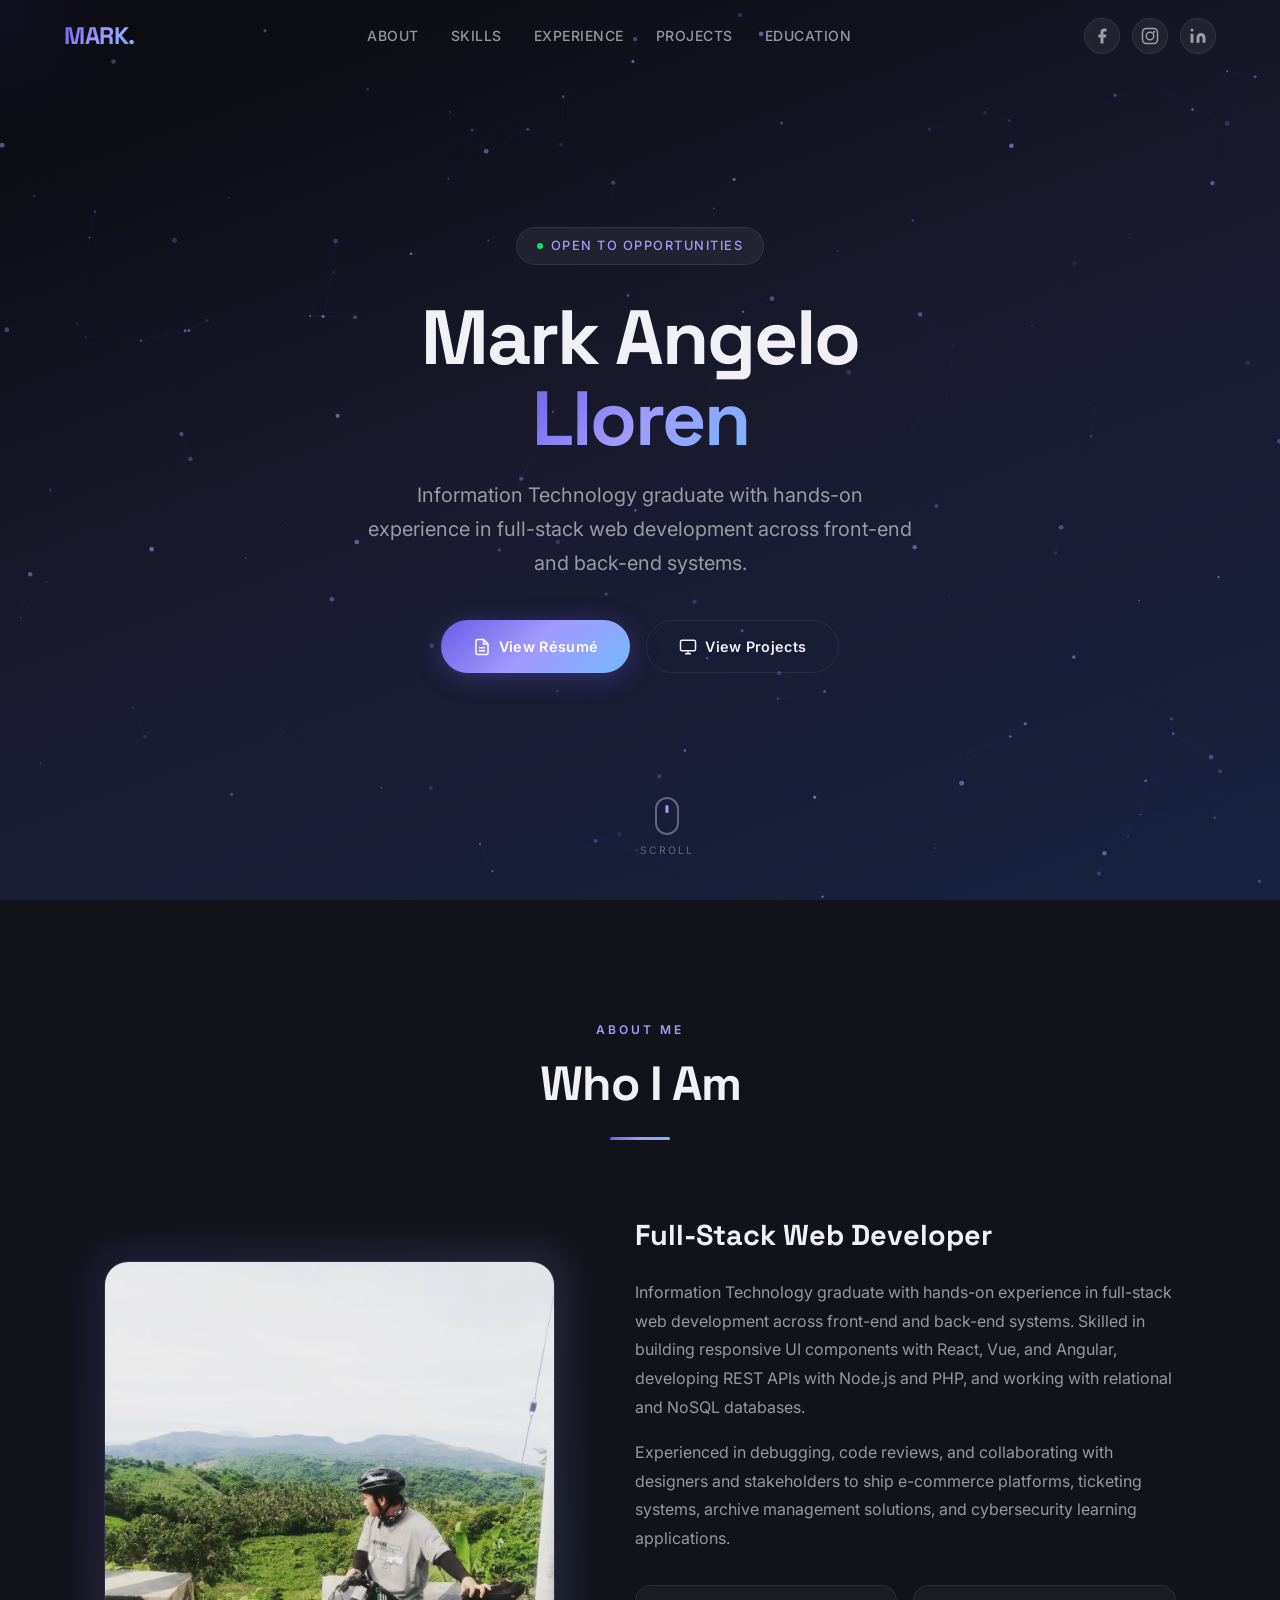
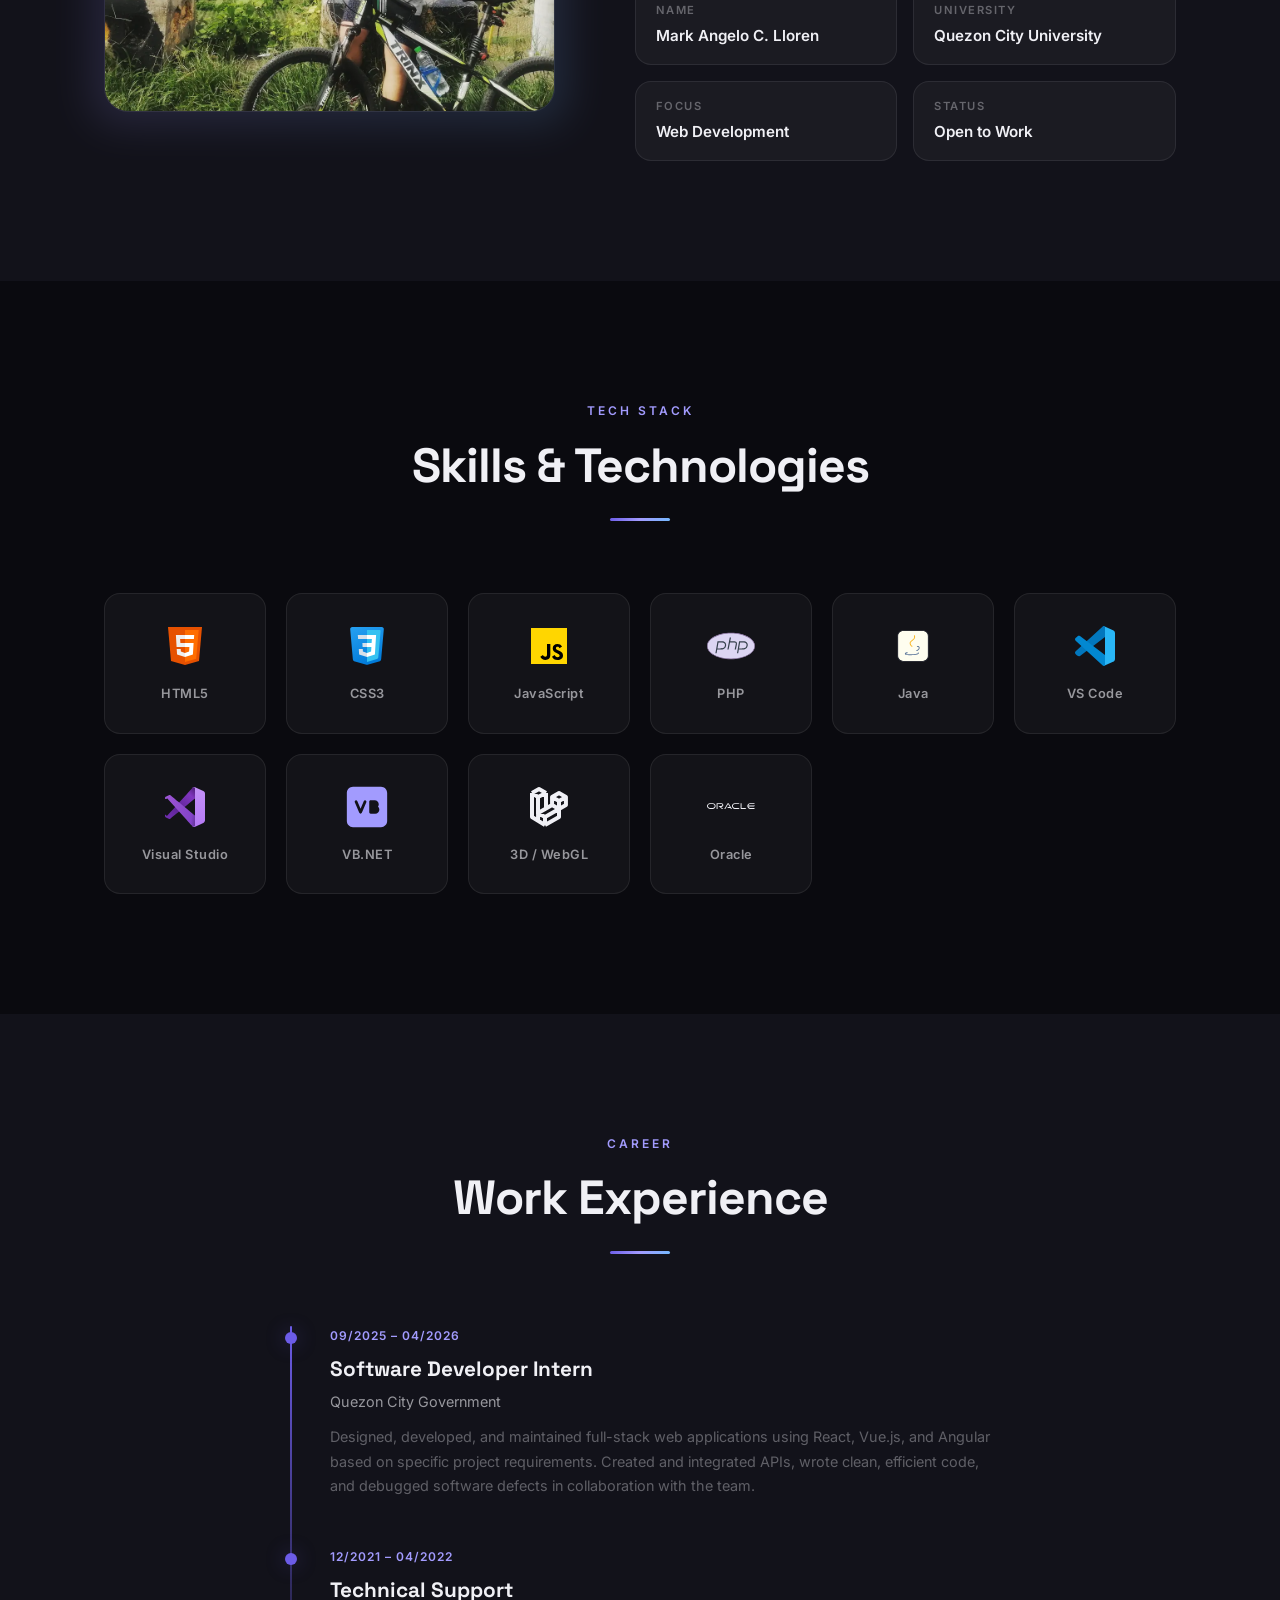
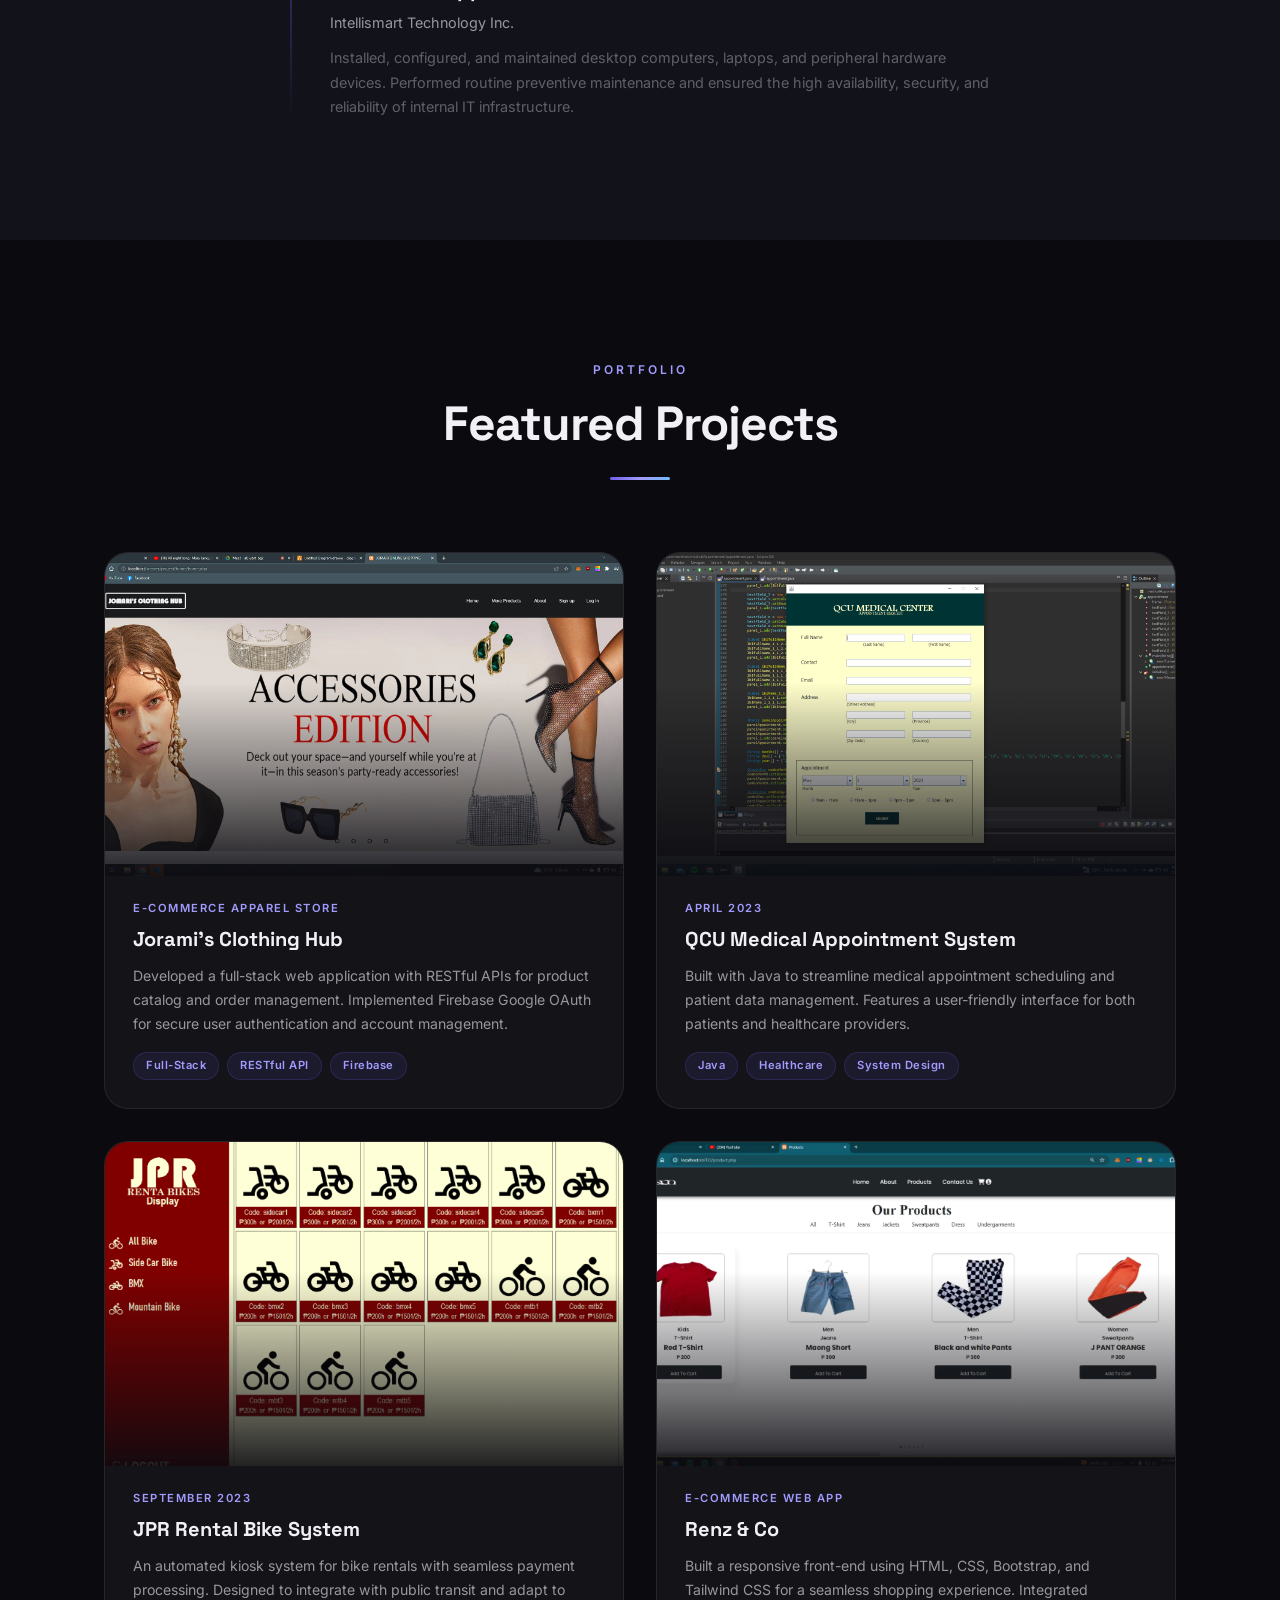
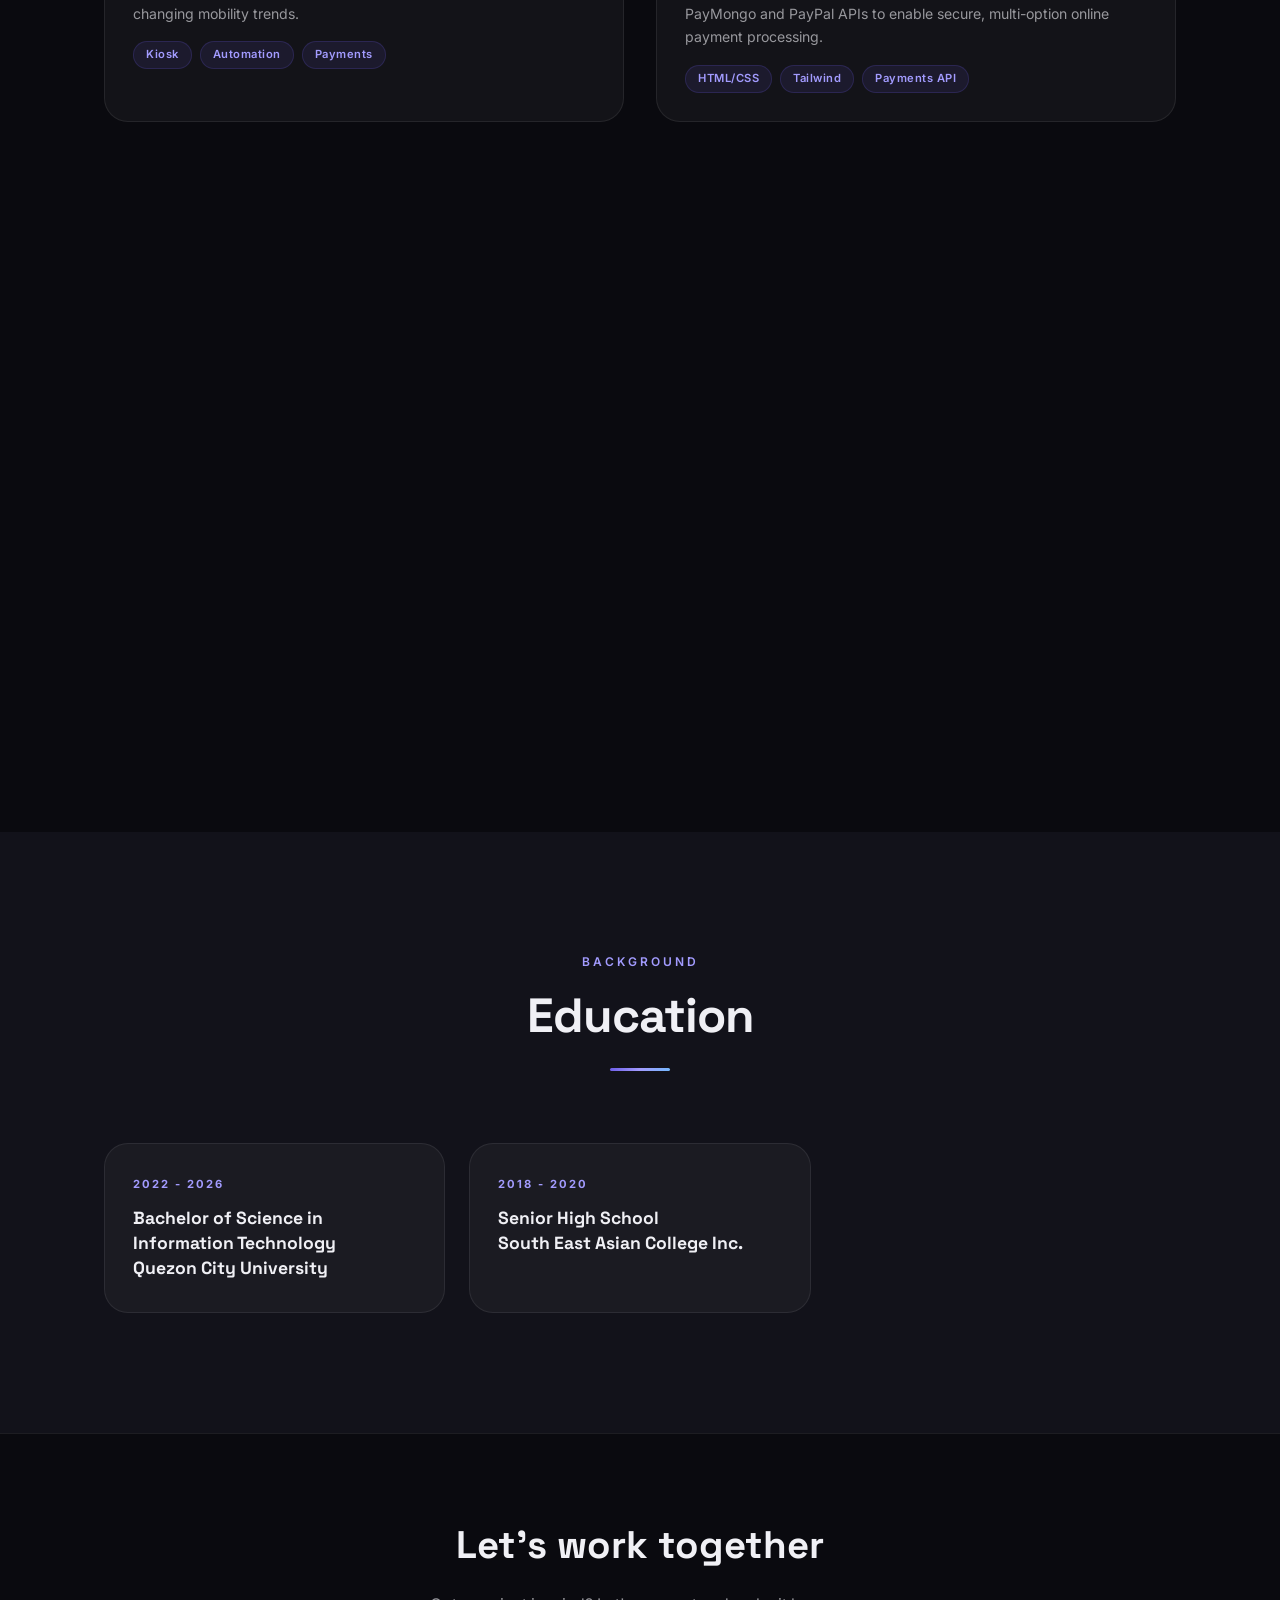
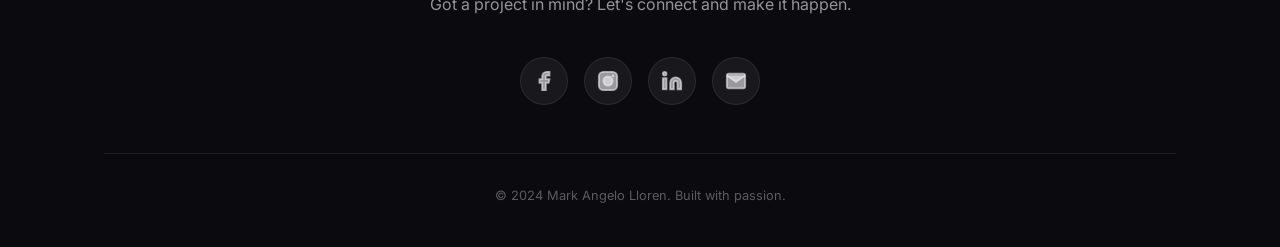
==== commit 4f7f1901: "new links" ====
--- a/index.html
+++ b/index.html
@@ -35,7 +35,7 @@
                     <path d="M18 2h-3a5 5 0 0 0-5 5v3H7v4h3v8h4v-8h3l1-4h-4V7a1 1 0 0 1 1-1h3z" />
                 </svg>
             </a>
-            <a href="#" aria-label="Instagram">
+            <a href="https://www.instagram.com/marulloren/" aria-label="Instagram">
                 <svg viewBox="0 0 24 24">
                     <rect x="2" y="2" width="20" height="20" rx="5" ry="5" fill="none" stroke="currentColor"
                         stroke-width="2" />
@@ -43,7 +43,7 @@
                     <circle cx="17.5" cy="6.5" r="1.5" />
                 </svg>
             </a>
-            <a href="#" aria-label="LinkedIn">
+            <a href="https://www.linkedin.com/in/lloren-mark-angelo-a45288406/" aria-label="LinkedIn">
                 <svg viewBox="0 0 24 24">
                     <path d="M16 8a6 6 0 0 1 6 6v7h-4v-7a2 2 0 0 0-2-2 2 2 0 0 0-2 2v7h-4v-7a6 6 0 0 1 6-6z" />
                     <rect x="2" y="9" width="4" height="12" />
@@ -72,7 +72,8 @@
                 <span class="gradient-text">Lloren</span>
             </h1>
             <p class="hero-subtitle">
-                Developer & creative problem solver crafting digital experiences with clean code and thoughtful design.
+                Information Technology graduate with hands-on experience in full-stack web development across front-end
+                and back-end systems.
             </p>
             <div class="hero-cta-group">
                 <button class="btn btn-primary" id="openResumeBtn">
@@ -113,15 +114,17 @@
                     <img src="IMG_20220704_092953_720.jpg" alt="Mark Angelo Lloren" class="about-image">
                 </div>
                 <div class="about-text reveal reveal-delay-2">
-                    <h3>Developer with a passion for building things</h3>
+                    <h3>Full-Stack Web Developer</h3>
                     <p>
-                        I'm Mark Angelo C. Lloren — a developer based in Quezon City, Philippines.
-                        I specialize in web development and have experience working with various
-                        technologies from frontend interfaces to backend systems.
+                        Information Technology graduate with hands-on experience in full-stack web development across
+                        front-end and back-end systems. Skilled in building responsive UI components with React, Vue,
+                        and Angular, developing REST APIs with Node.js and PHP, and working with relational and NoSQL
+                        databases.
                     </p>
                     <p>
-                        Currently studying at Quezon City University, I combine academic knowledge
-                        with real-world work experience to build practical, user-focused applications.
+                        Experienced in debugging, code reviews, and collaborating with designers and stakeholders to
+                        ship e-commerce platforms, ticketing systems, archive management solutions, and cybersecurity
+                        learning applications.
                     </p>
                     <div class="about-details">
                         <div class="about-detail-item">
@@ -330,21 +333,24 @@
             <div class="timeline">
                 <div class="timeline-item reveal">
                     <div class="timeline-dot"></div>
-                    <div class="timeline-date">Aug – Oct 2024</div>
-                    <div class="timeline-role">Technical Staff</div>
-                    <div class="timeline-company">Intellismart Technology, Inc.</div>
+                    <div class="timeline-date">09/2025 – 04/2026</div>
+                    <div class="timeline-role">Software Developer Intern</div>
+                    <div class="timeline-company">Quezon City Government</div>
                     <div class="timeline-desc">
-                        Provided technical support and assisted with system operations, gaining hands-on experience with
-                        enterprise technology workflows.
+                        Designed, developed, and maintained full-stack web applications using React, Vue.js, and Angular
+                        based on specific project requirements. Created and integrated APIs, wrote clean, efficient
+                        code, and debugged software defects in collaboration with the team.
                     </div>
                 </div>
                 <div class="timeline-item reveal reveal-delay-2">
                     <div class="timeline-dot"></div>
-                    <div class="timeline-date">Sep – Dec 2022</div>
-                    <div class="timeline-role">Food Handler</div>
-                    <div class="timeline-company">Baliwag Lechon Manok Inc.</div>
+                    <div class="timeline-date">12/2021 – 04/2022</div>
+                    <div class="timeline-role">Technical Support</div>
+                    <div class="timeline-company">Intellismart Technology Inc.</div>
                     <div class="timeline-desc">
-                        Built strong teamwork and time-management skills in a fast-paced production environment.
+                        Installed, configured, and maintained desktop computers, laptops, and peripheral hardware
+                        devices. Performed routine preventive maintenance and ensured the high availability, security,
+                        and reliability of internal IT infrastructure.
                     </div>
                 </div>
             </div>
@@ -368,17 +374,17 @@
                         <div class="project-image-overlay"></div>
                     </div>
                     <div class="project-info">
-                        <div class="project-date">December 2022</div>
-                        <h3 class="project-title">Jomari's Clothing Hub</h3>
+                        <div class="project-date">E-Commerce Apparel Store</div>
+                        <h3 class="project-title">Jorami's Clothing Hub</h3>
                         <p class="project-desc">
-                            An online store specializing in casual clothing, offering a wide variety of comfortable and
-                            stylish apparel for everyday wear. From relaxed t-shirts to cozy hoodies — your go-to for
-                            affordable trendy outfits.
+                            Developed a full-stack web application with RESTful APIs for product catalog and order
+                            management. Implemented Firebase Google OAuth for secure user authentication and account
+                            management.
                         </p>
                         <div class="project-tags">
-                            <span class="project-tag">HTML</span>
-                            <span class="project-tag">CSS</span>
-                            <span class="project-tag">E-Commerce</span>
+                            <span class="project-tag">Full-Stack</span>
+                            <span class="project-tag">RESTful API</span>
+                            <span class="project-tag">Firebase</span>
                         </div>
                     </div>
                 </div>
@@ -434,16 +440,17 @@
                         <div class="project-image-overlay"></div>
                     </div>
                     <div class="project-info">
-                        <div class="project-date">May 2024</div>
-                        <h3 class="project-title">RENZ&CO.</h3>
+                        <div class="project-date">E-commerce Web App</div>
+                        <h3 class="project-title">Renz & Co</h3>
                         <p class="project-desc">
-                            An online apparel store offering stylish clothing and accessories for men, women, and
-                            children. Focused on quality, fashion-forward designs and convenient shopping.
+                            Built a responsive front-end using HTML, CSS, Bootstrap, and Tailwind CSS for a seamless
+                            shopping experience. Integrated PayMongo and PayPal APIs to enable secure, multi-option
+                            online payment processing.
                         </p>
                         <div class="project-tags">
-                            <span class="project-tag">Web App</span>
-                            <span class="project-tag">E-Commerce</span>
-                            <span class="project-tag">Full Stack</span>
+                            <span class="project-tag">HTML/CSS</span>
+                            <span class="project-tag">Tailwind</span>
+                            <span class="project-tag">Payments API</span>
                         </div>
                     </div>
                 </div>
@@ -455,18 +462,17 @@
                         <div class="project-image-overlay"></div>
                     </div>
                     <div class="project-info">
-                        <div class="project-date">2024 — Capstone Project</div>
+                        <div class="project-date">Cybersecurity Learning</div>
                         <h3 class="project-title">CyberArena</h3>
                         <p class="project-desc">
-                            A cyberpunk-themed interactive gaming platform featuring futuristic neon aesthetics, player
-                            ranking systems, profile management, and social features. Built as a capstone project
-                            showcasing game design, UI/UX, and full-stack development capabilities.
+                            A simplified, gamified attack-and-defend platform designed for cybersecurity learning.
+                            Developed core game mechanics and interactive learning modules using GDScript in Godot
+                            Engine.
                         </p>
                         <div class="project-tags">
-                            <span class="project-tag">Game Dev</span>
-                            <span class="project-tag">Cyberpunk UI</span>
-                            <span class="project-tag">Capstone</span>
-                            <span class="project-tag">Full Stack</span>
+                            <span class="project-tag">Godot Engine</span>
+                            <span class="project-tag">GDScript</span>
+                            <span class="project-tag">Cybersecurity</span>
                         </div>
                     </div>
                 </div>
@@ -484,16 +490,13 @@
             </div>
             <div class="education-grid">
                 <div class="edu-card reveal">
-                    <div class="edu-level">College</div>
-                    <div class="edu-school">Quezon City University</div>
+                    <div class="edu-level">2022 - 2026</div>
+                    <div class="edu-school">Bachelor of Science in Information Technology<br>Quezon City University
+                    </div>
                 </div>
                 <div class="edu-card reveal reveal-delay-1">
-                    <div class="edu-level">Secondary</div>
-                    <div class="edu-school">Carlos L. Albert High School</div>
-                </div>
-                <div class="edu-card reveal reveal-delay-2">
-                    <div class="edu-level">Primary</div>
-                    <div class="edu-school">Diosdado P. Macapagal Elementary School</div>
+                    <div class="edu-level">2018 - 2020</div>
+                    <div class="edu-school">Senior High School<br>South East Asian College Inc.</div>
                 </div>
             </div>
         </div>
@@ -548,27 +551,38 @@
 
             <div class="modal-section">
                 <div class="modal-section-title">Basic Information</div>
-                <div class="modal-item"><strong>Name:</strong> Lloren, Mark Angelo C.</div>
-                <div class="modal-item"><strong>Gender:</strong> Male</div>
+                <div class="modal-item"><strong>Name:</strong> Mark Angelo C. Lloren</div>
+                <div class="modal-item"><strong>Location:</strong> Quezon City, Philippines</div>
+                <div class="modal-item"><strong>Phone:</strong> 0962-800-6319</div>
+                <div class="modal-item"><strong>Email:</strong> lloren.markangelo.culanag@gmail.com</div>
             </div>
 
             <div class="modal-section">
                 <div class="modal-section-title">Work Experience</div>
-                <div class="modal-item"><strong>Technical Staff</strong> — Intellismart Technology, Inc. (Aug–Oct 2024)
-                </div>
-                <div class="modal-item"><strong>Food Handler</strong> — Baliwag Lechon Manok Inc. (Sep–Dec 2022)</div>
+                <div class="modal-item"><strong>Software Developer Intern</strong> — Quezon City Government (09/2025 –
+                    04/2026)</div>
+                <div class="modal-item"><strong>Technical Support</strong> — Intellismart Technology Inc. (12/2021 –
+                    04/2022)</div>
             </div>
 
             <div class="modal-section">
                 <div class="modal-section-title">Skills</div>
-                <div class="modal-item">HTML5, CSS3, JavaScript, PHP, Java, VB.NET, Oracle, Git</div>
+                <div class="modal-item"><strong>Programming Languages:</strong> JavaScript, TypeScript, PHP, Java,
+                    Node.js, C++</div>
+                <div class="modal-item"><strong>Frontend:</strong> HTML, CSS, Bootstrap, Tailwind CSS, React, Vue,
+                    Angular</div>
+                <div class="modal-item"><strong>Databases:</strong> MySQL, Firebase Firestore</div>
+                <div class="modal-item"><strong>APIs & Integrations:</strong> RESTful APIs, Firebase Google OAuth,
+                    PayMongo, PayPal</div>
+                <div class="modal-item"><strong>Tools:</strong> Visual Studio Code, Git</div>
             </div>
 
             <div class="modal-section">
                 <div class="modal-section-title">Education</div>
-                <div class="modal-item"><strong>College:</strong> Quezon City University</div>
-                <div class="modal-item"><strong>Secondary:</strong> Carlos L. Albert High School</div>
-                <div class="modal-item"><strong>Primary:</strong> Diosdado P. Macapagal Elementary School</div>
+                <div class="modal-item"><strong>BS Information Technology</strong> — Quezon City University (2022 –
+                    2026)</div>
+                <div class="modal-item"><strong>Senior High School</strong> — South East Asian College Inc. (2018 –
+                    2020)</div>
             </div>
         </div>
     </div>
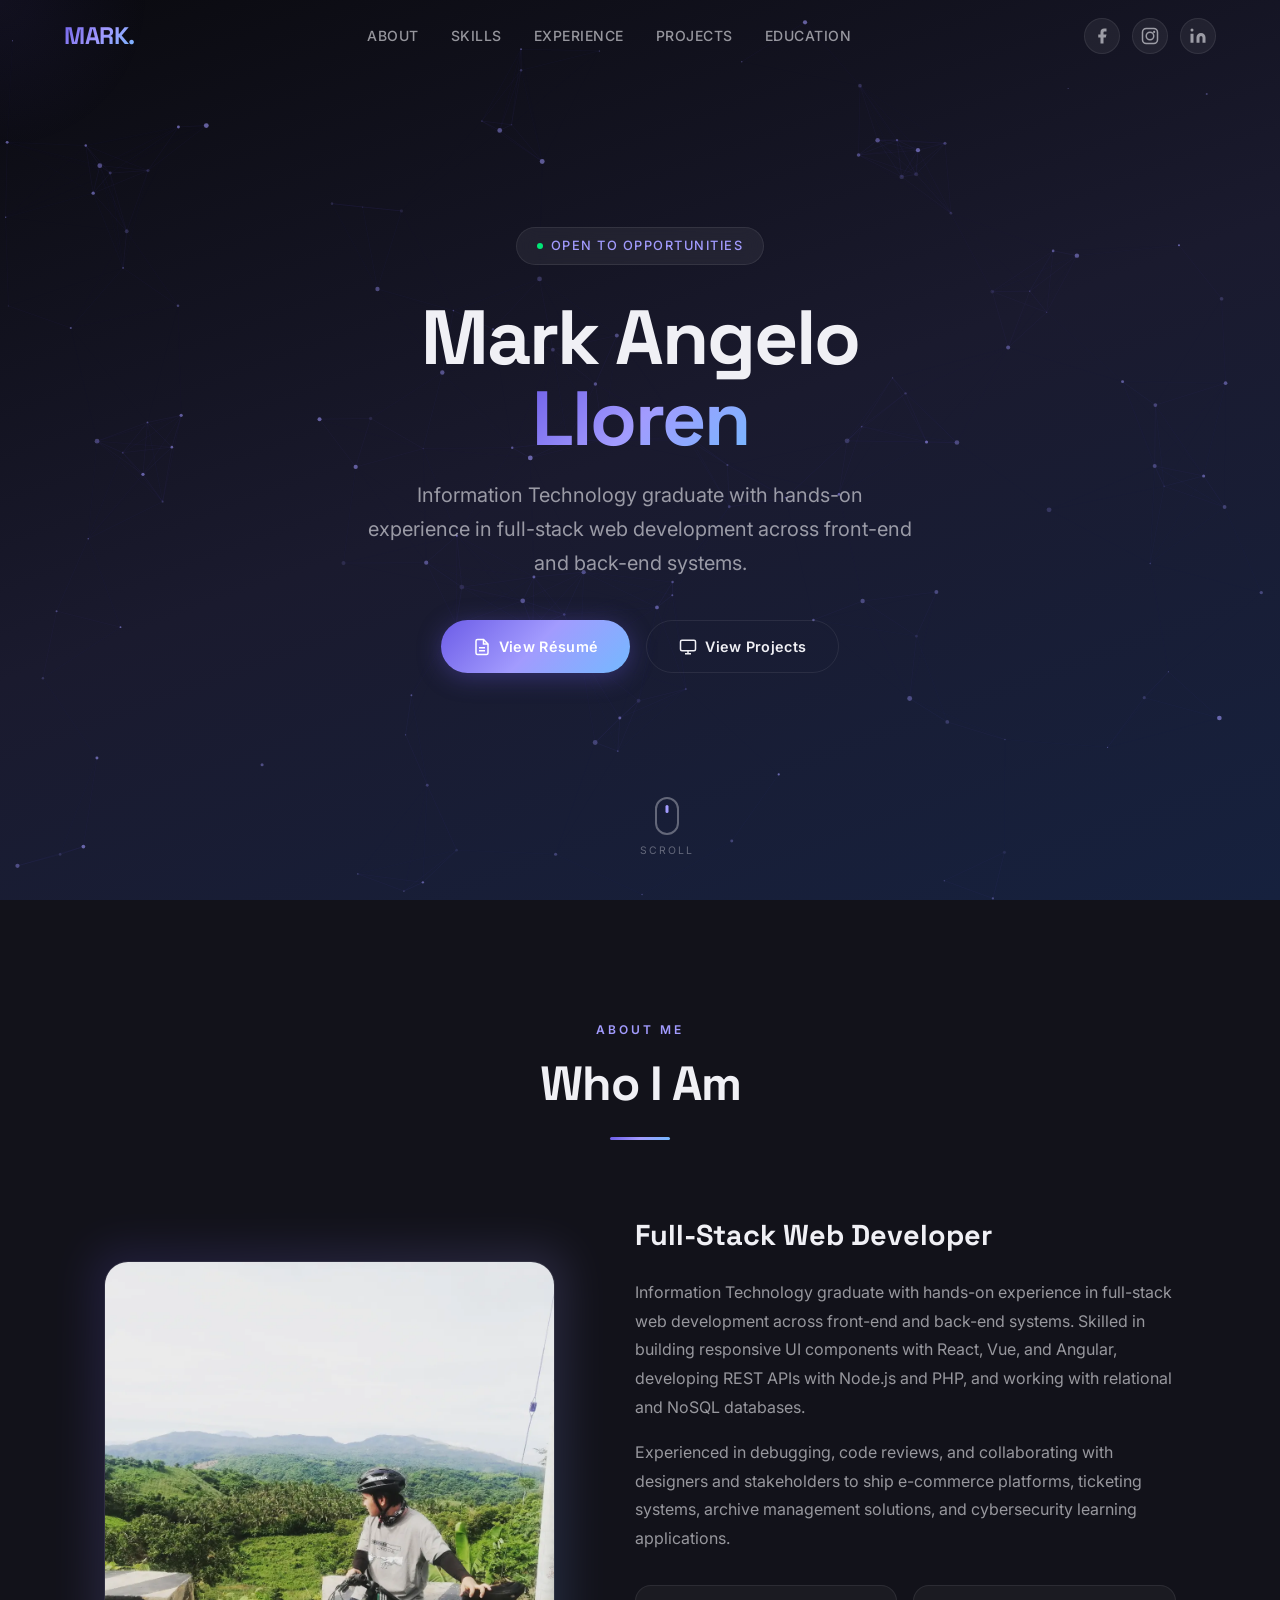
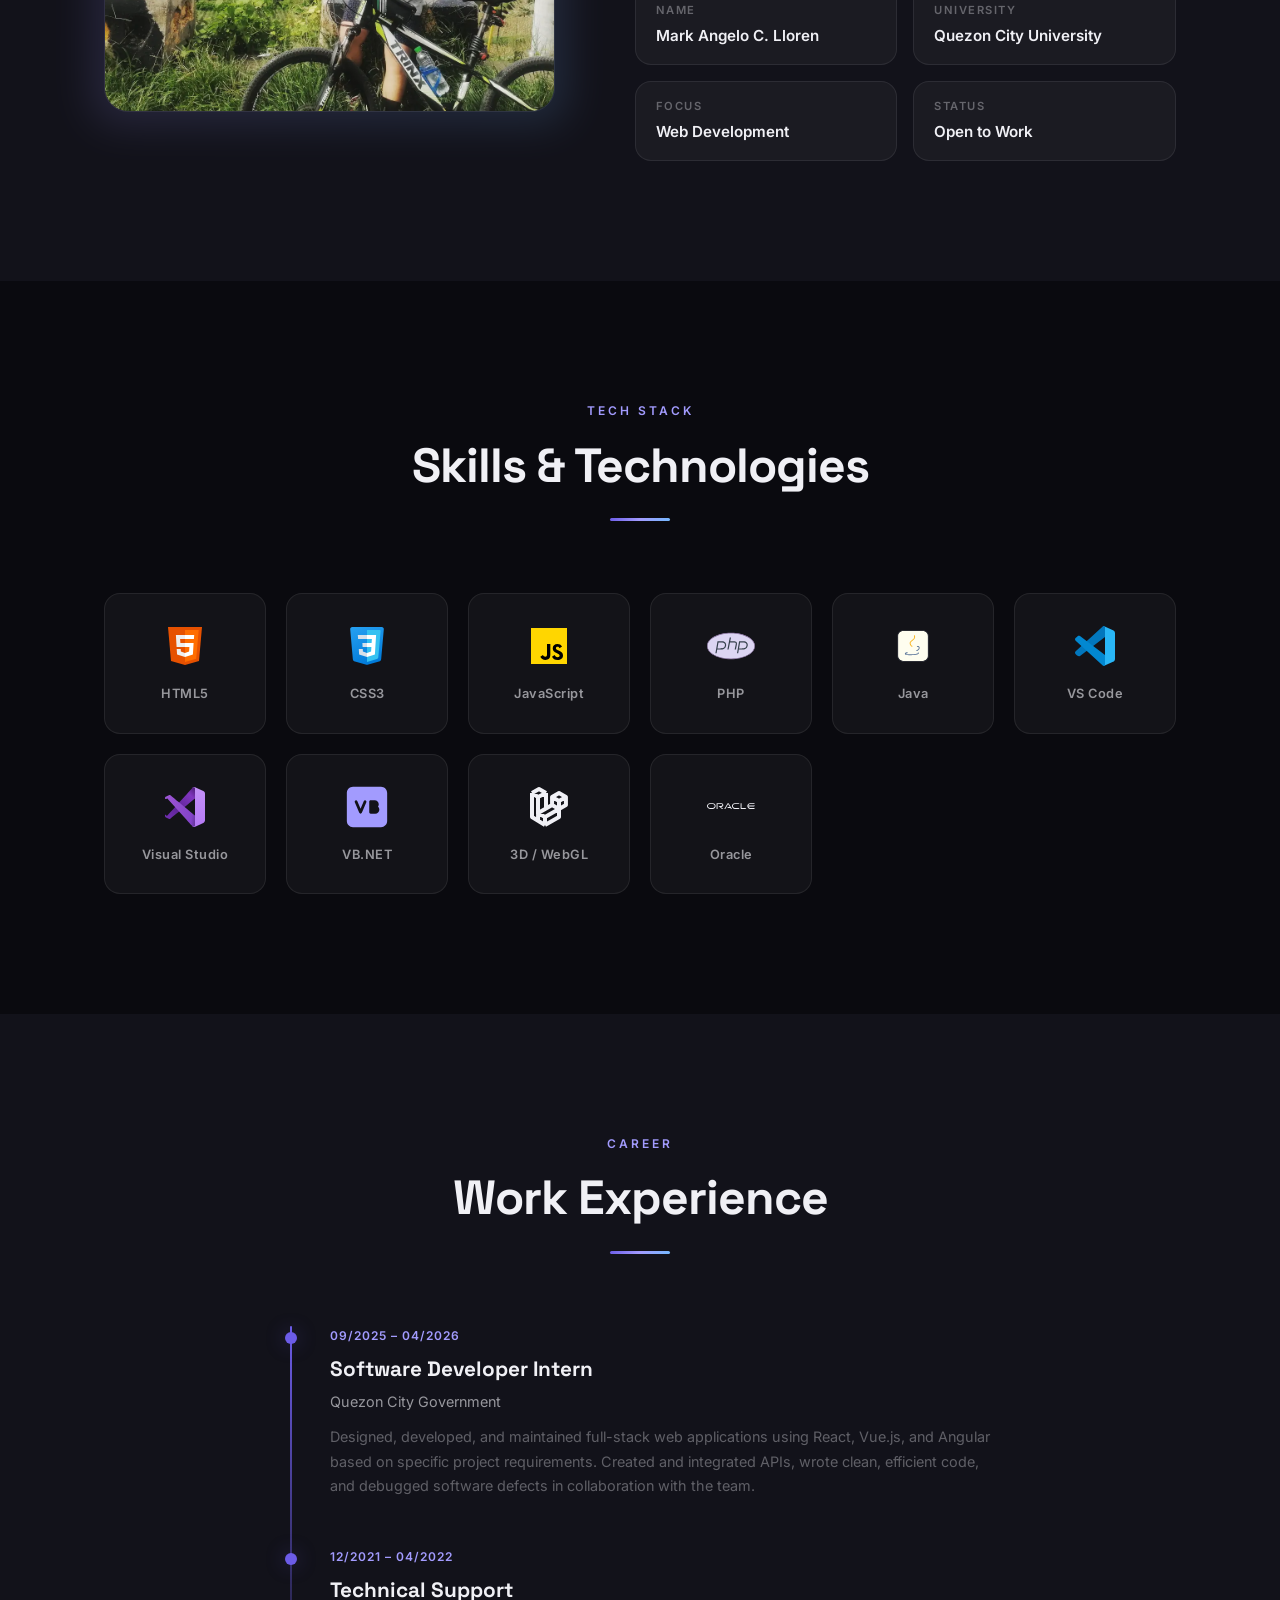
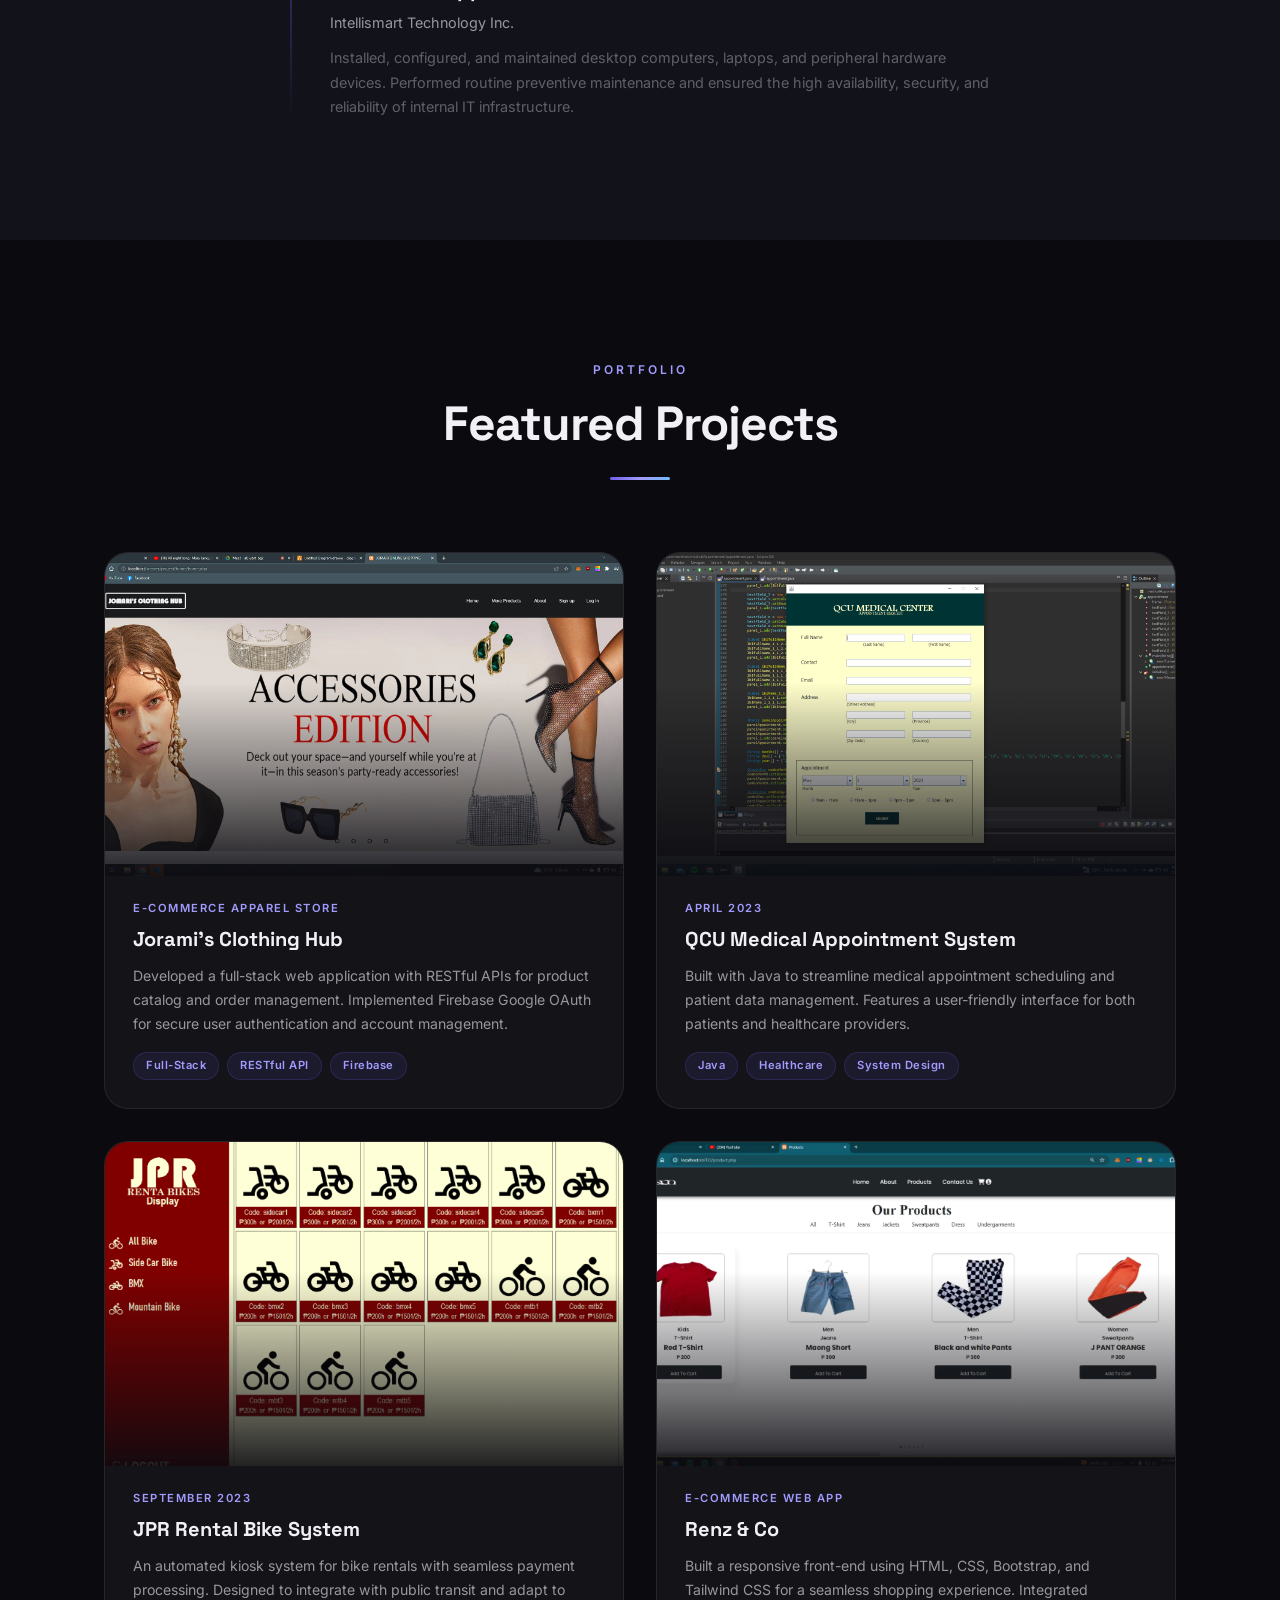
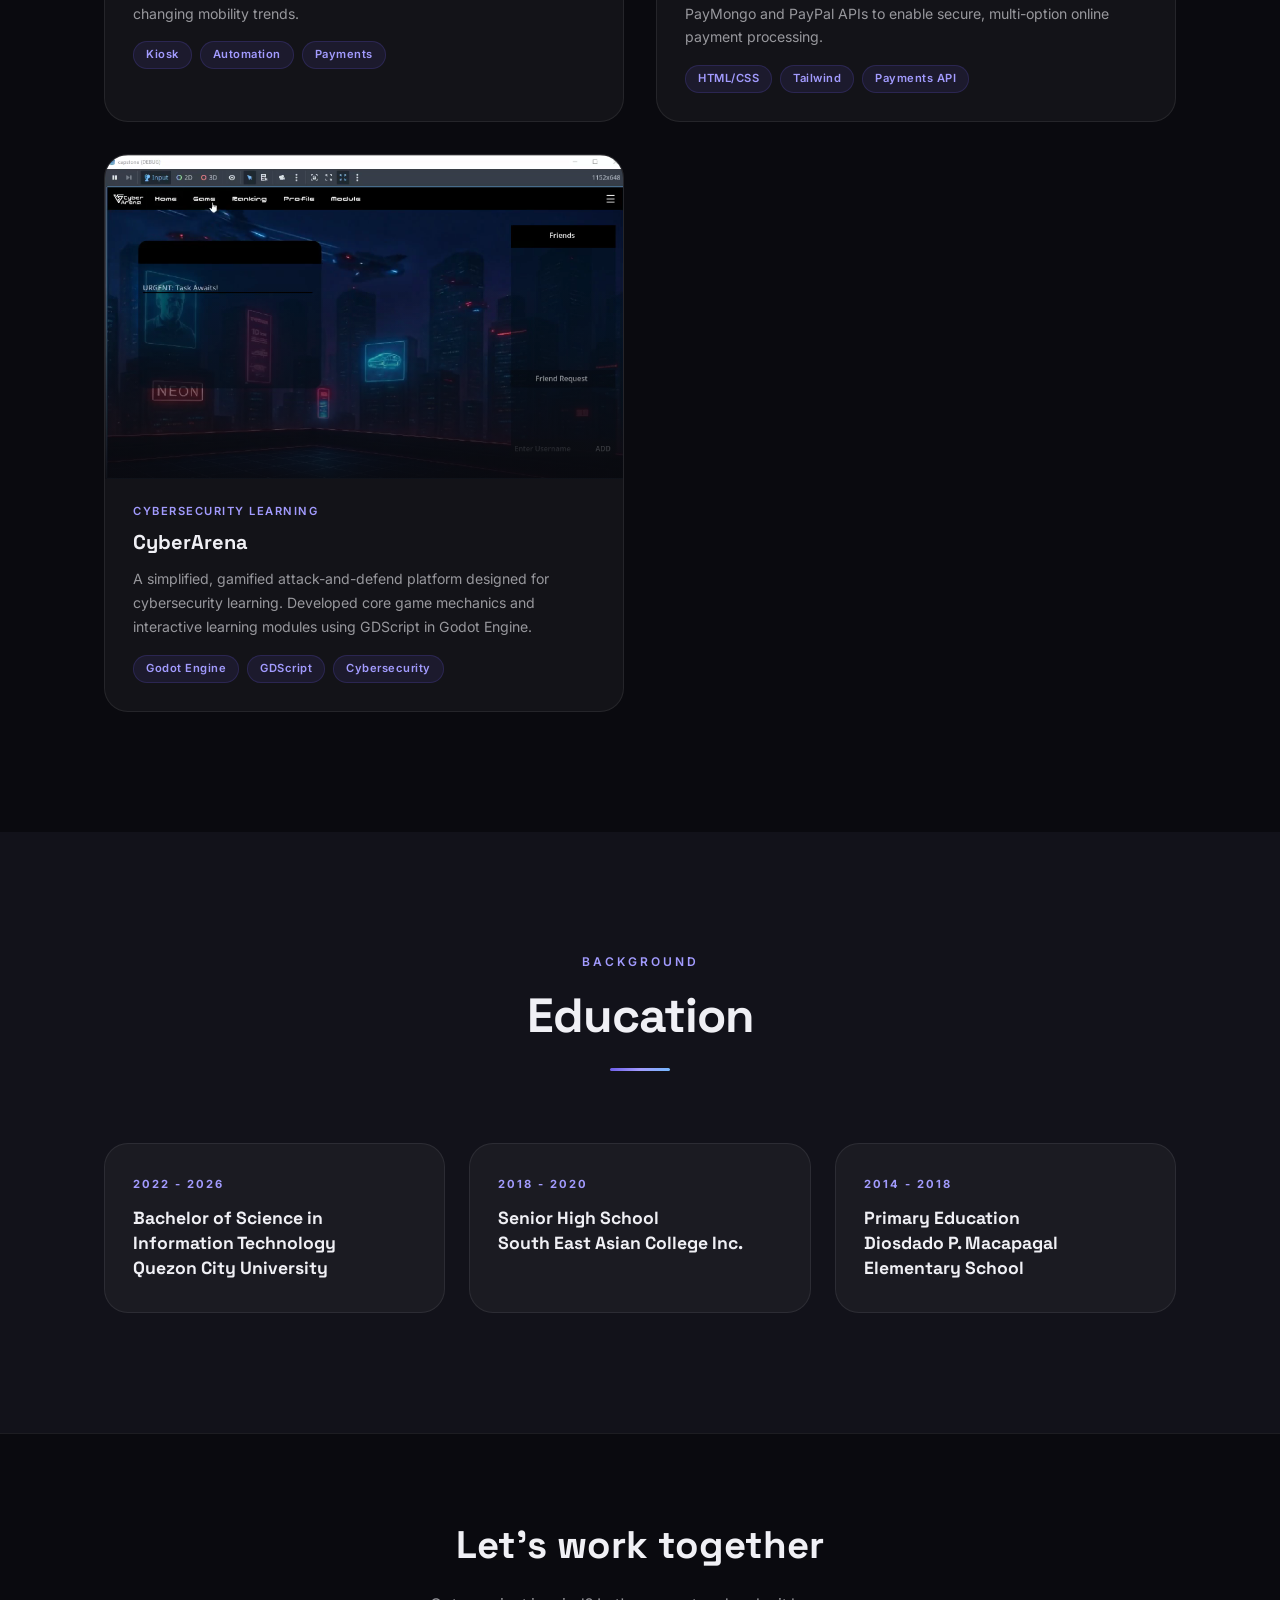
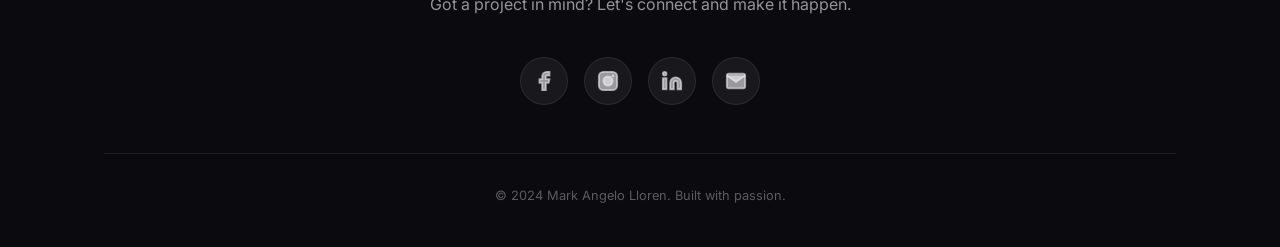
==== commit e86e0ccc: "new" ====
--- a/index.html
+++ b/index.html
@@ -497,6 +497,10 @@
                 <div class="edu-card reveal reveal-delay-1">
                     <div class="edu-level">2018 - 2020</div>
                     <div class="edu-school">Senior High School<br>South East Asian College Inc.</div>
+                </div>
+                <div class="edu-card reveal reveal-delay-2">
+                    <div class="edu-level">2014 - 2018</div>
+                    <div class="edu-school">Primary Education<br>Diosdado P. Macapagal Elementary School</div>
                 </div>
             </div>
         </div>
@@ -583,6 +587,7 @@
                     2026)</div>
                 <div class="modal-item"><strong>Senior High School</strong> — South East Asian College Inc. (2018 –
                     2020)</div>
+                <div class="modal-item"><strong>Primary Education</strong> — Diosdado P. Macapagal Elementary School (2014 – 2018)</div>
             </div>
         </div>
     </div>
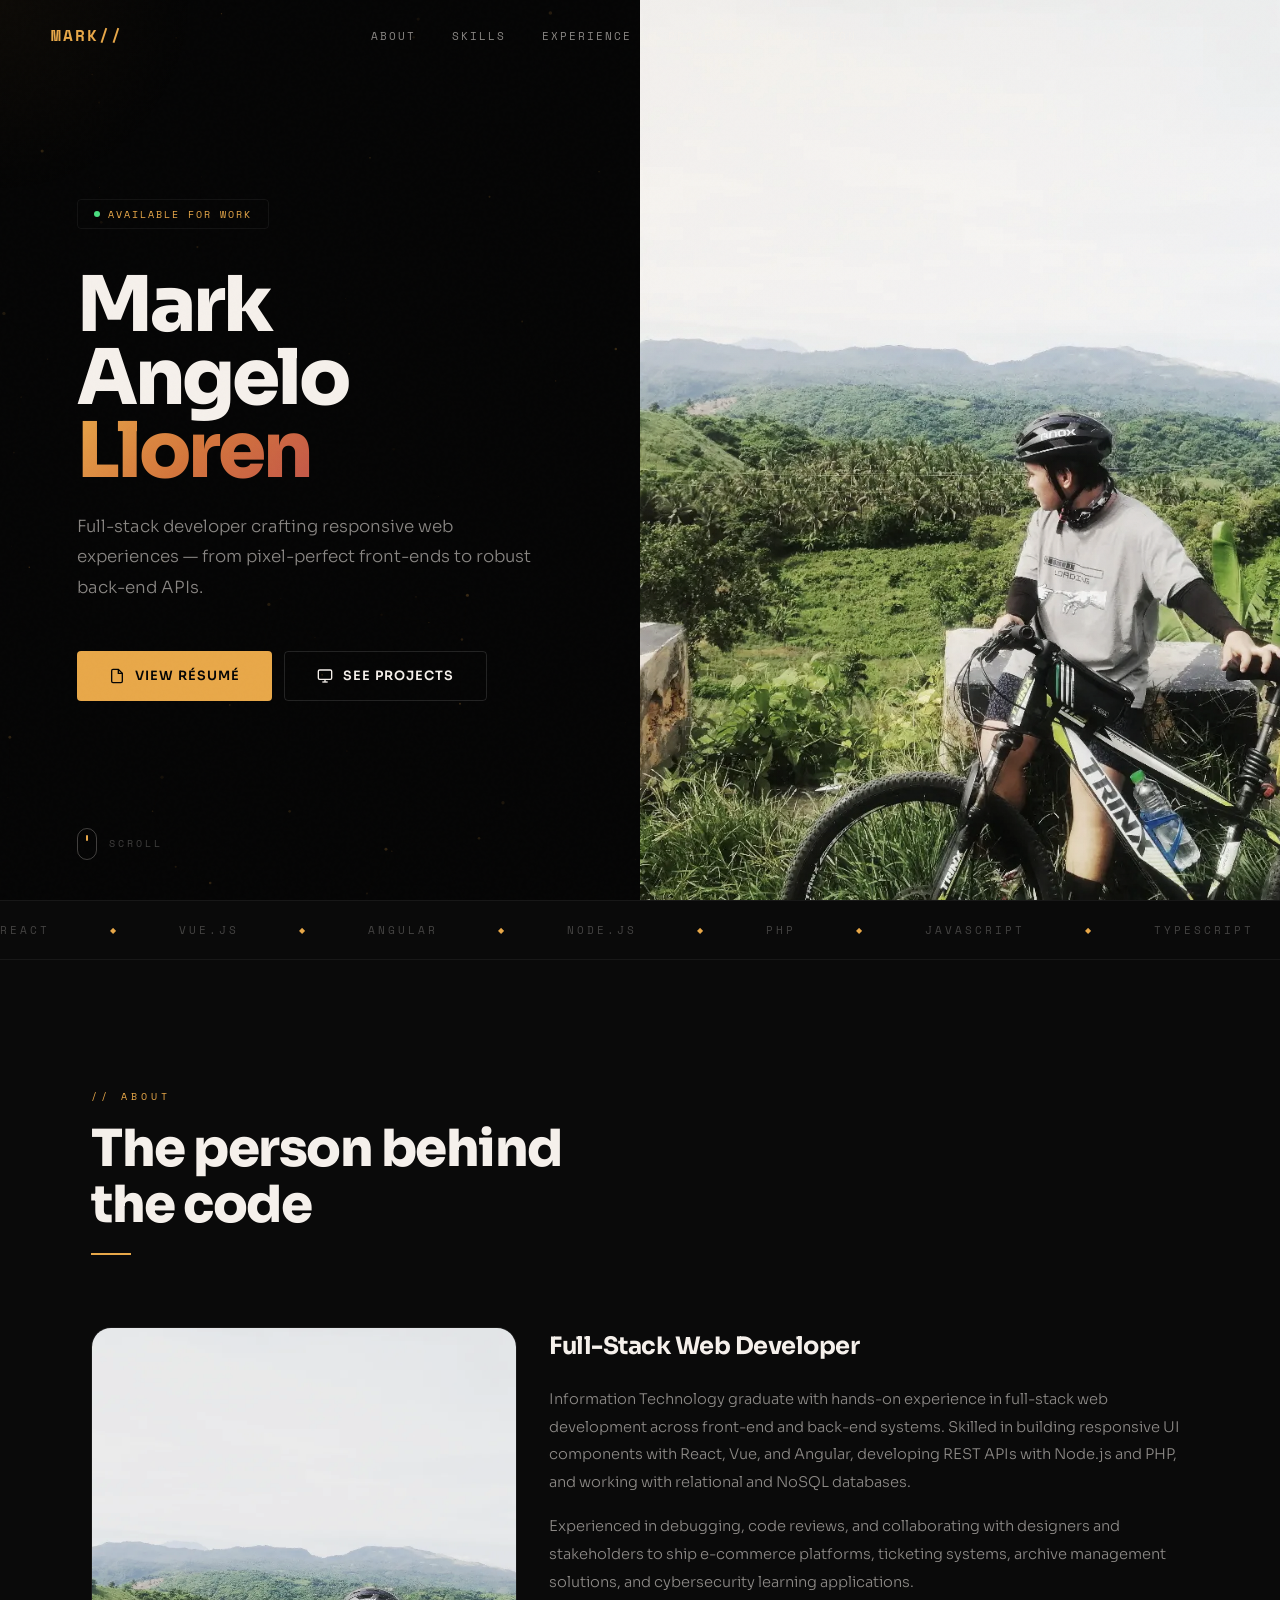
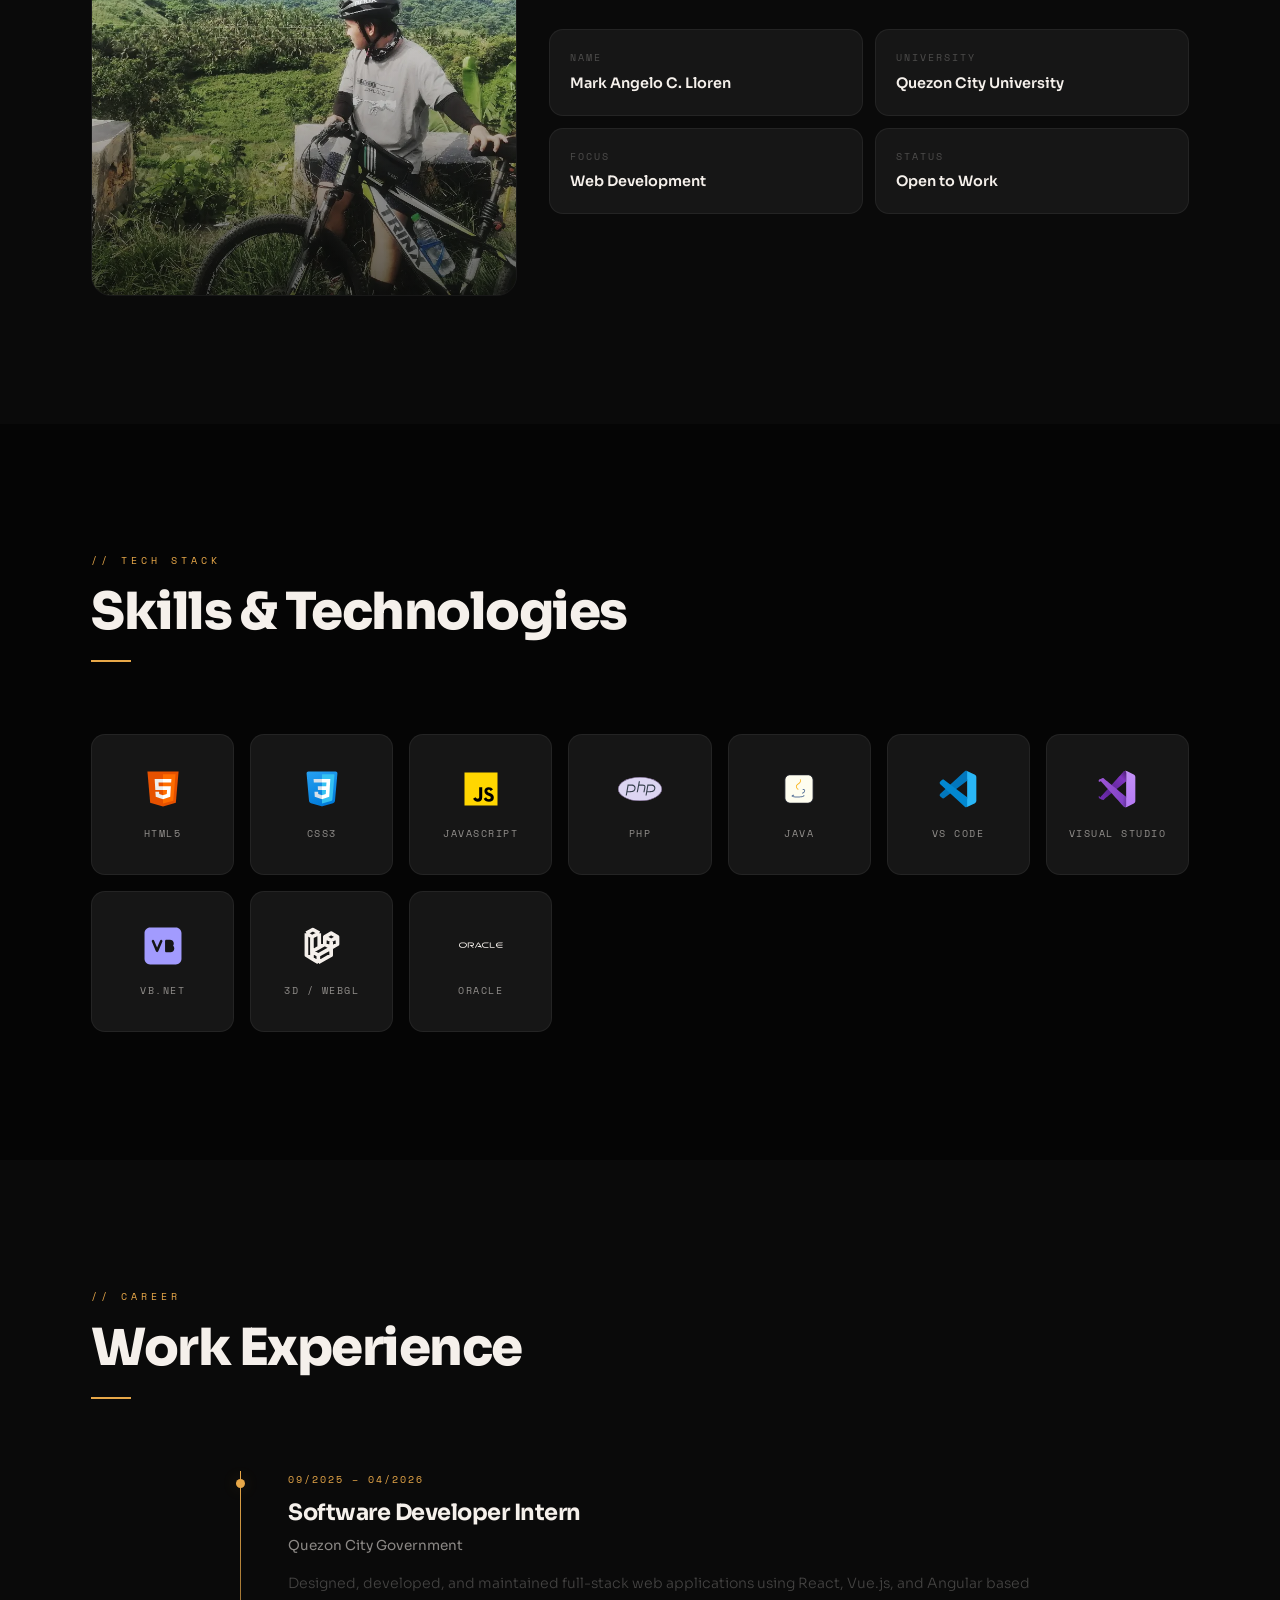
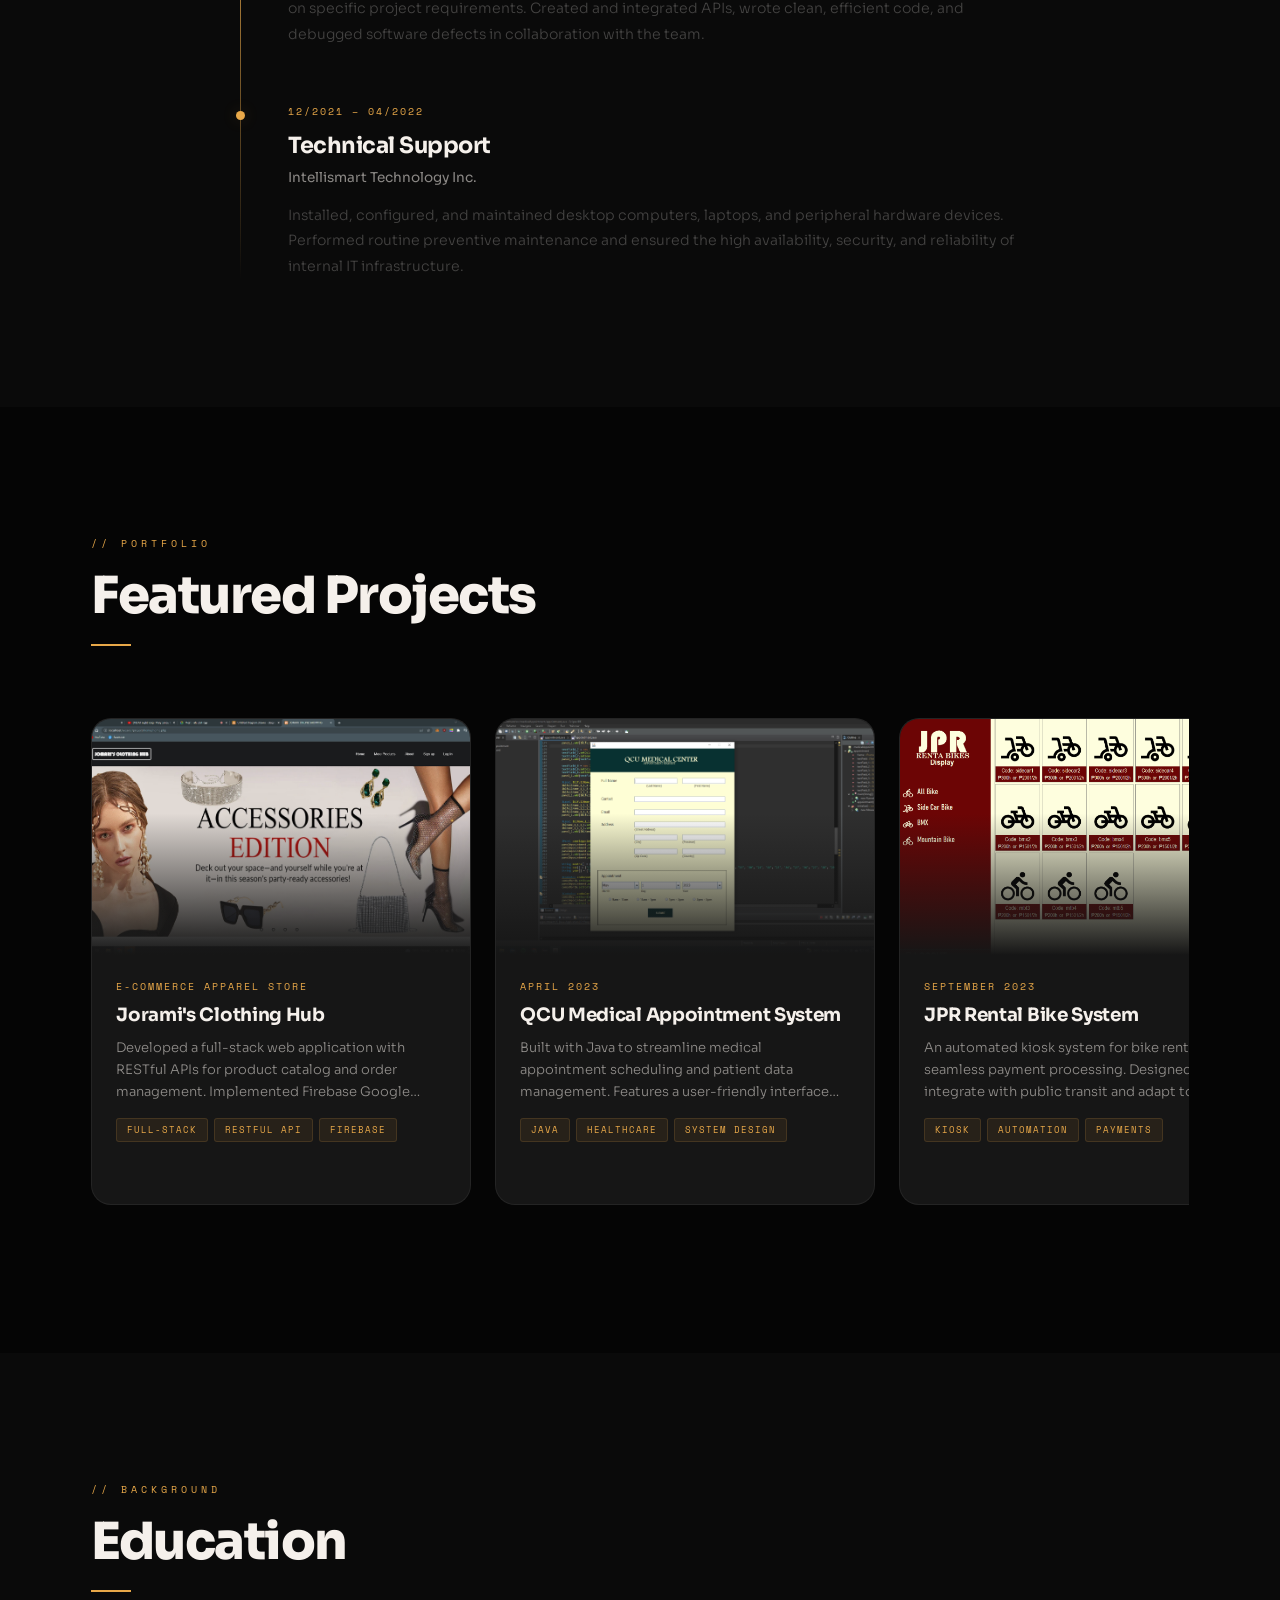
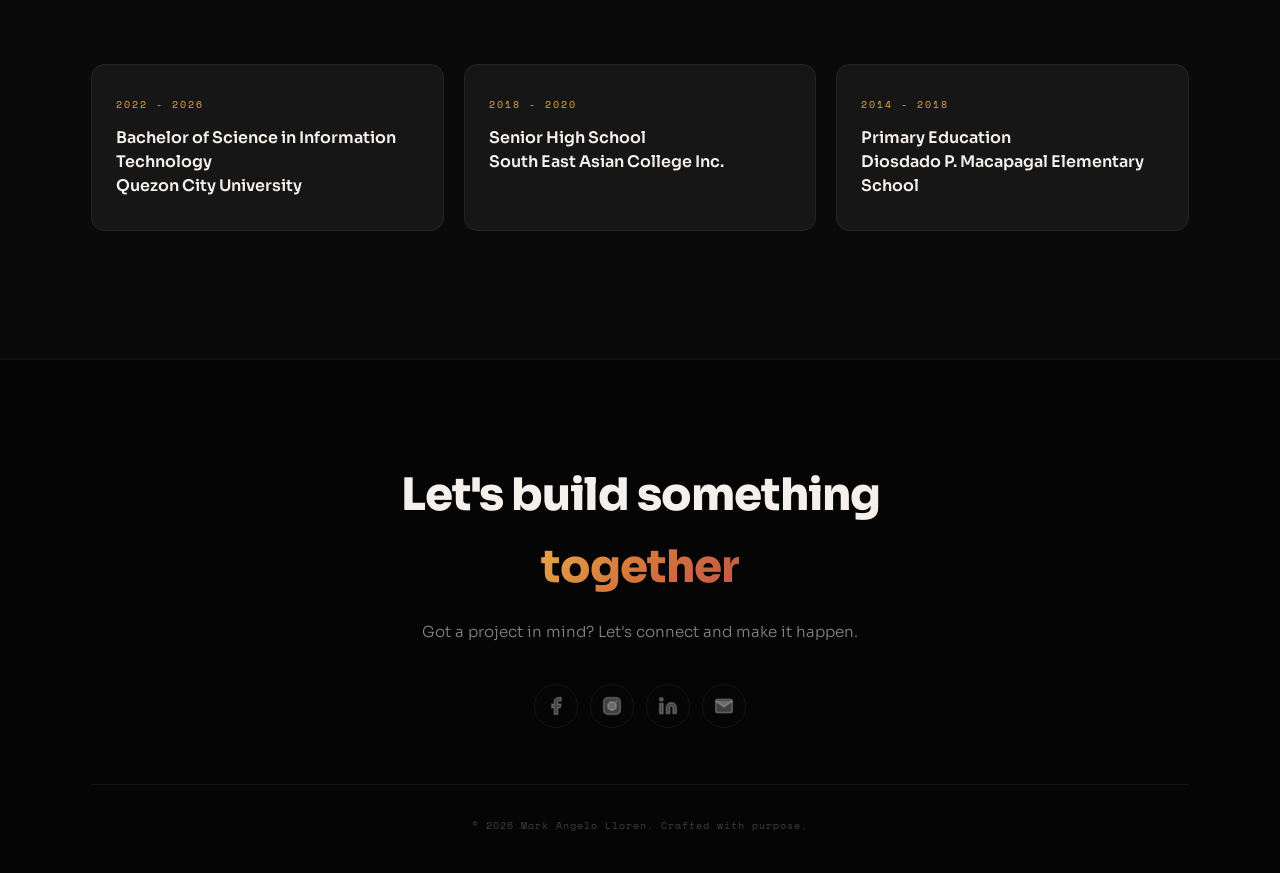
==== commit 6b2810a9: "new UI" ====
--- a/index.html
+++ b/index.html
@@ -5,7 +5,7 @@
     <meta charset="UTF-8">
     <meta name="viewport" content="width=device-width, initial-scale=1.0">
     <meta name="description"
-        content="Mark Angelo Lloren — Developer portfolio showcasing web development projects and technical skills.">
+        content="Mark Angelo Lloren — Full-stack developer portfolio. Explore projects, skills, and experience in web development.">
     <title>Mark Angelo Lloren | Developer Portfolio</title>
     <link rel="stylesheet" href="index.css">
     <link rel="icon"
@@ -19,7 +19,7 @@
 
     <!-- ========== NAVIGATION ========== -->
     <nav class="navbar" id="navbar">
-        <a href="#" class="nav-logo">MARK.</a>
+        <a href="#" class="nav-logo">Mark//</a>
 
         <div class="nav-links" id="navLinks">
             <a href="#about">About</a>
@@ -59,54 +59,87 @@
         </button>
     </nav>
 
-    <!-- ========== HERO ========== -->
+    <!-- ========== HERO — Split Screen ========== -->
     <section class="hero" id="hero">
         <canvas id="particle-canvas"></canvas>
         <div class="hero-content">
             <div class="hero-badge">
                 <span class="dot"></span>
-                Open to opportunities
+                Available for work
             </div>
             <h1 class="hero-name">
-                Mark Angelo<br>
+                Mark<br>Angelo<br>
                 <span class="gradient-text">Lloren</span>
             </h1>
             <p class="hero-subtitle">
-                Information Technology graduate with hands-on experience in full-stack web development across front-end
-                and back-end systems.
+                Full-stack developer crafting responsive web experiences — from pixel-perfect front-ends to robust
+                back-end APIs.
             </p>
             <div class="hero-cta-group">
                 <button class="btn btn-primary" id="openResumeBtn">
-                    <svg width="18" height="18" viewBox="0 0 24 24" fill="none" stroke="currentColor" stroke-width="2">
+                    <svg width="16" height="16" viewBox="0 0 24 24" fill="none" stroke="currentColor" stroke-width="2">
                         <path d="M14 2H6a2 2 0 0 0-2 2v16a2 2 0 0 0 2 2h12a2 2 0 0 0 2-2V8z" />
                         <polyline points="14 2 14 8 20 8" />
-                        <line x1="16" y1="13" x2="8" y2="13" />
-                        <line x1="16" y1="17" x2="8" y2="17" />
                     </svg>
                     View Résumé
                 </button>
                 <a href="#projects" class="btn btn-outline">
-                    <svg width="18" height="18" viewBox="0 0 24 24" fill="none" stroke="currentColor" stroke-width="2">
+                    <svg width="16" height="16" viewBox="0 0 24 24" fill="none" stroke="currentColor" stroke-width="2">
                         <rect x="2" y="3" width="20" height="14" rx="2" ry="2" />
                         <line x1="8" y1="21" x2="16" y2="21" />
                         <line x1="12" y1="17" x2="12" y2="21" />
                     </svg>
-                    View Projects
+                    See Projects
                 </a>
             </div>
+        </div>
+        <div class="hero-image-panel">
+            <img src="IMG_20220704_092953_720.jpg" alt="Mark Angelo Lloren">
+            <span class="hero-image-overlay-text">Developer / Creator</span>
         </div>
         <div class="hero-scroll-indicator">
             <div class="scroll-mouse"></div>
             <span class="scroll-text">Scroll</span>
         </div>
     </section>
+
+    <!-- ========== MARQUEE BANNER ========== -->
+    <div class="marquee-banner">
+        <div class="marquee-track">
+            <span class="marquee-item">React</span>
+            <span class="marquee-item">Vue.js</span>
+            <span class="marquee-item">Angular</span>
+            <span class="marquee-item">Node.js</span>
+            <span class="marquee-item">PHP</span>
+            <span class="marquee-item">JavaScript</span>
+            <span class="marquee-item">TypeScript</span>
+            <span class="marquee-item">MySQL</span>
+            <span class="marquee-item">Firebase</span>
+            <span class="marquee-item">REST APIs</span>
+            <span class="marquee-item">Bootstrap</span>
+            <span class="marquee-item">Tailwind CSS</span>
+            <!-- Duplicate for seamless loop -->
+            <span class="marquee-item">React</span>
+            <span class="marquee-item">Vue.js</span>
+            <span class="marquee-item">Angular</span>
+            <span class="marquee-item">Node.js</span>
+            <span class="marquee-item">PHP</span>
+            <span class="marquee-item">JavaScript</span>
+            <span class="marquee-item">TypeScript</span>
+            <span class="marquee-item">MySQL</span>
+            <span class="marquee-item">Firebase</span>
+            <span class="marquee-item">REST APIs</span>
+            <span class="marquee-item">Bootstrap</span>
+            <span class="marquee-item">Tailwind CSS</span>
+        </div>
+    </div>
 
     <!-- ========== ABOUT ========== -->
     <section class="section about" id="about">
         <div class="section-container">
             <div class="section-header reveal">
-                <p class="section-label">About Me</p>
-                <h2 class="section-title">Who I Am</h2>
+                <p class="section-label">// About</p>
+                <h2 class="section-title">The person behind<br>the code</h2>
                 <div class="section-divider"></div>
             </div>
             <div class="about-grid">
@@ -153,8 +186,8 @@
     <section class="section skills" id="skills">
         <div class="section-container">
             <div class="section-header reveal">
-                <p class="section-label">Tech Stack</p>
-                <h2 class="section-title">Skills & Technologies</h2>
+                <p class="section-label">// Tech Stack</p>
+                <h2 class="section-title">Skills &amp; Technologies</h2>
                 <div class="section-divider"></div>
             </div>
             <div class="skills-grid">
@@ -298,10 +331,10 @@
                     </div>
                     <span class="skill-name">VB.NET</span>
                 </div>
-                <!-- Git -->
+                <!-- 3D / WebGL -->
                 <div class="skill-card reveal reveal-delay-3">
                     <div class="skill-icon">
-                        <svg viewBox="0 0 24 24" fill="none" stroke="#f0f0f5" stroke-width="2" stroke-linejoin="round">
+                        <svg viewBox="0 0 24 24" fill="none" stroke="#f5f0eb" stroke-width="2" stroke-linejoin="round">
                             <path
                                 d="m17 13 3.4641-2V7L17 5l-3.4641 2v4M17 13l-3.4641-2M17 13v4l-7 4M17 13V9m0 4-7 4m3.536-6L10.5 12.735M10 21l-3.464-2.132M10 21v-4m-3.464 2v-.132m0 0V15L10.5 12.735m-3.964 6.133L3.5 17V5m0 0L7 3l3.5 2m-7 0 3 2M10.5 5v7.735M10.5 5 6.5 7M17 9l3.5-2M17 9l-3.5-2M10 17l-3.5-2m0 .5V7" />
                         </svg>
@@ -312,7 +345,7 @@
                 <div class="skill-card reveal reveal-delay-4">
                     <div class="skill-icon">
                         <svg xmlns="http://www.w3.org/2000/svg" viewBox="0 0 50 50">
-                            <path fill="#f0f0f5"
+                            <path fill="#f5f0eb"
                                 d="M 3 21 C 1.34375 21 0 22.425781 0 24.082031 C 0 25.738281 1.34375 27 3 27 L 6 27 C 7.65625 27 9 25.660156 9 24 C 9 22.34375 7.65625 21 6 21 Z M 10 21 L 10 27 L 11 27 L 11 22 L 14.972656 22 C 15.507813 22 16 22.492188 16 23.03125 C 16 23.566406 15.507813 24 14.972656 24 L 12 24 L 15.605469 27 L 17 27 L 14.519531 25 L 15.046875 25 C 16.167969 25 17 24.148438 17 23.03125 C 17 21.910156 16.167969 21 15.046875 21 Z M 22 21 C 21.730469 21 21.488281 21.136719 21.34375 21.363281 L 18 27 L 19.082031 27 L 22 22 L 23.761719 25 L 21 25 L 22 26 L 24.347656 26 L 24.9375 27 L 26 27 L 22.640625 21.355469 C 22.5 21.132813 22.261719 21 22 21 Z M 29 21 C 27.34375 21 26 22.34375 26 24 C 26 25.65625 27.34375 27 29 27 L 33 27 L 34 26 L 28.980469 26 C 27.886719 26 27 25.105469 27 24 C 27 22.898438 27.886719 22 28.980469 22 L 33 22 L 34 21 Z M 35 21 L 35 26.425781 C 35 26.574219 35.058594 26.714844 35.167969 26.828125 C 35.277344 26.9375 35.429688 27 35.589844 27 L 40 27 L 41 26 L 36 26 L 36 21 Z M 45 21 C 43.34375 21 42 22.34375 42 24 C 42 25.65625 43.34375 27 45 27 L 49 27 L 50 26 L 44.980469 26 C 44.058594 26 43.289063 25.363281 43.070313 24.5 L 49 24.5 L 50 23.5 L 43.070313 23.5 C 43.292969 22.640625 44.058594 22 44.980469 22 L 49 22 L 50 21 Z M 2.980469 22 L 6.019531 22 C 7.113281 22 8 22.898438 8 24 C 8 25.105469 7.113281 26 6.019531 26 L 2.980469 26 C 1.886719 26 1 25.105469 1 24 C 1 22.898438 1.886719 22 2.980469 22 Z" />
                         </svg>
                     </div>
@@ -326,7 +359,7 @@
     <section class="section experience" id="experience">
         <div class="section-container">
             <div class="section-header reveal">
-                <p class="section-label">Career</p>
+                <p class="section-label">// Career</p>
                 <h2 class="section-title">Work Experience</h2>
                 <div class="section-divider"></div>
             </div>
@@ -357,15 +390,17 @@
         </div>
     </section>
 
-    <!-- ========== PROJECTS ========== -->
+    <!-- ========== PROJECTS — Horizontal scroll ========== -->
     <section class="section projects" id="projects">
         <div class="section-container">
             <div class="section-header reveal">
-                <p class="section-label">Portfolio</p>
+                <p class="section-label">// Portfolio</p>
                 <h2 class="section-title">Featured Projects</h2>
                 <div class="section-divider"></div>
             </div>
-            <div class="projects-grid">
+        </div>
+        <div class="section-container">
+            <div class="projects-grid" id="projectsScroller">
                 <!-- Project 1 -->
                 <div class="project-card reveal">
                     <div class="project-image-wrapper">
@@ -378,8 +413,7 @@
                         <h3 class="project-title">Jorami's Clothing Hub</h3>
                         <p class="project-desc">
                             Developed a full-stack web application with RESTful APIs for product catalog and order
-                            management. Implemented Firebase Google OAuth for secure user authentication and account
-                            management.
+                            management. Implemented Firebase Google OAuth for secure user authentication.
                         </p>
                         <div class="project-tags">
                             <span class="project-tag">Full-Stack</span>
@@ -444,8 +478,7 @@
                         <h3 class="project-title">Renz & Co</h3>
                         <p class="project-desc">
                             Built a responsive front-end using HTML, CSS, Bootstrap, and Tailwind CSS for a seamless
-                            shopping experience. Integrated PayMongo and PayPal APIs to enable secure, multi-option
-                            online payment processing.
+                            shopping experience. Integrated PayMongo and PayPal APIs for secure payments.
                         </p>
                         <div class="project-tags">
                             <span class="project-tag">HTML/CSS</span>
@@ -484,7 +517,7 @@
     <section class="section education" id="education">
         <div class="section-container">
             <div class="section-header reveal">
-                <p class="section-label">Background</p>
+                <p class="section-label">// Background</p>
                 <h2 class="section-title">Education</h2>
                 <div class="section-divider"></div>
             </div>
@@ -509,7 +542,7 @@
     <!-- ========== FOOTER ========== -->
     <footer class="footer" id="contact">
         <div class="footer-content">
-            <h2 class="footer-title">Let's work <span class="gradient-text">together</span></h2>
+            <h2 class="footer-title">Let's build something<br><span class="gradient-text">together</span></h2>
             <p class="footer-subtitle">Got a project in mind? Let's connect and make it happen.</p>
             <div class="footer-socials">
                 <a href="https://www.facebook.com/markangelo.lloren" target="_blank" rel="noopener"
@@ -540,7 +573,7 @@
                 </a>
             </div>
             <div class="footer-bottom">
-                <p>&copy; 2024 Mark Angelo Lloren. Built with passion.</p>
+                <p>&copy; 2026 Mark Angelo Lloren. Crafted with purpose.</p>
             </div>
         </div>
     </footer>
@@ -587,7 +620,8 @@
                     2026)</div>
                 <div class="modal-item"><strong>Senior High School</strong> — South East Asian College Inc. (2018 –
                     2020)</div>
-                <div class="modal-item"><strong>Primary Education</strong> — Diosdado P. Macapagal Elementary School (2014 – 2018)</div>
+                <div class="modal-item"><strong>Primary Education</strong> — Diosdado P. Macapagal Elementary School
+                    (2014 – 2018)</div>
             </div>
         </div>
     </div>
@@ -653,15 +687,14 @@
                         entry.target.classList.add('revealed');
                     }
                 });
-            }, { threshold: 0.1, rootMargin: '0px 0px -50px 0px' });
+            }, { threshold: 0.1, rootMargin: '0px 0px -40px 0px' });
 
             revealElements.forEach(el => revealObserver.observe(el));
 
-            /* ---- Particle Canvas ---- */
+            /* ---- Particle Canvas (amber-toned) ---- */
             const canvas = document.getElementById('particle-canvas');
             const ctx = canvas.getContext('2d');
             let particles = [];
-            let animFrame;
             let mouseX = -1000, mouseY = -1000;
 
             function resizeCanvas() {
@@ -682,47 +715,43 @@
             });
 
             class Particle {
-                constructor() {
-                    this.reset();
-                }
+                constructor() { this.reset(); }
                 reset() {
                     this.x = Math.random() * canvas.width;
                     this.y = Math.random() * canvas.height;
-                    this.size = Math.random() * 2 + 0.5;
-                    this.speedX = (Math.random() - 0.5) * 0.4;
-                    this.speedY = (Math.random() - 0.5) * 0.4;
-                    this.opacity = Math.random() * 0.5 + 0.1;
+                    this.size = Math.random() * 1.5 + 0.3;
+                    this.speedX = (Math.random() - 0.5) * 0.3;
+                    this.speedY = (Math.random() - 0.5) * 0.3;
+                    this.opacity = Math.random() * 0.4 + 0.05;
                 }
                 update() {
                     this.x += this.speedX;
                     this.y += this.speedY;
 
-                    /* Mouse repulsion */
                     const dx = this.x - mouseX;
                     const dy = this.y - mouseY;
                     const dist = Math.sqrt(dx * dx + dy * dy);
-                    if (dist < 120) {
-                        const force = (120 - dist) / 120;
-                        this.x += (dx / dist) * force * 2;
-                        this.y += (dy / dist) * force * 2;
+                    if (dist < 100) {
+                        const force = (100 - dist) / 100;
+                        this.x += (dx / dist) * force * 1.5;
+                        this.y += (dy / dist) * force * 1.5;
                     }
 
                     if (this.x < 0 || this.x > canvas.width) this.speedX *= -1;
                     if (this.y < 0 || this.y > canvas.height) this.speedY *= -1;
-
                     this.x = Math.max(0, Math.min(canvas.width, this.x));
                     this.y = Math.max(0, Math.min(canvas.height, this.y));
                 }
                 draw() {
                     ctx.beginPath();
                     ctx.arc(this.x, this.y, this.size, 0, Math.PI * 2);
-                    ctx.fillStyle = `rgba(162, 155, 254, ${this.opacity})`;
+                    ctx.fillStyle = `rgba(232, 168, 73, ${this.opacity})`;
                     ctx.fill();
                 }
             }
 
             function initParticles() {
-                const count = Math.min(Math.floor((canvas.width * canvas.height) / 8000), 150);
+                const count = Math.min(Math.floor((canvas.width * canvas.height) / 10000), 120);
                 particles = [];
                 for (let i = 0; i < count; i++) {
                     particles.push(new Particle());
@@ -735,13 +764,13 @@
                         const dx = particles[i].x - particles[j].x;
                         const dy = particles[i].y - particles[j].y;
                         const dist = Math.sqrt(dx * dx + dy * dy);
-                        if (dist < 140) {
-                            const opacity = (1 - dist / 140) * 0.15;
+                        if (dist < 120) {
+                            const opacity = (1 - dist / 120) * 0.08;
                             ctx.beginPath();
                             ctx.moveTo(particles[i].x, particles[i].y);
                             ctx.lineTo(particles[j].x, particles[j].y);
-                            ctx.strokeStyle = `rgba(108, 92, 231, ${opacity})`;
-                            ctx.lineWidth = 0.5;
+                            ctx.strokeStyle = `rgba(212, 118, 60, ${opacity})`;
+                            ctx.lineWidth = 0.4;
                             ctx.stroke();
                         }
                     }
@@ -750,12 +779,9 @@
 
             function animate() {
                 ctx.clearRect(0, 0, canvas.width, canvas.height);
-                particles.forEach(p => {
-                    p.update();
-                    p.draw();
-                });
+                particles.forEach(p => { p.update(); p.draw(); });
                 drawLines();
-                animFrame = requestAnimationFrame(animate);
+                requestAnimationFrame(animate);
             }
 
             initParticles();
@@ -765,6 +791,36 @@
                 resizeCanvas();
                 initParticles();
             });
+
+            /* ---- Drag-scroll for projects ---- */
+            const scroller = document.getElementById('projectsScroller');
+            if (scroller) {
+                let isDown = false;
+                let startX;
+                let scrollLeft;
+
+                scroller.addEventListener('mousedown', (e) => {
+                    isDown = true;
+                    scroller.style.cursor = 'grabbing';
+                    startX = e.pageX - scroller.offsetLeft;
+                    scrollLeft = scroller.scrollLeft;
+                });
+                scroller.addEventListener('mouseleave', () => {
+                    isDown = false;
+                    scroller.style.cursor = 'grab';
+                });
+                scroller.addEventListener('mouseup', () => {
+                    isDown = false;
+                    scroller.style.cursor = 'grab';
+                });
+                scroller.addEventListener('mousemove', (e) => {
+                    if (!isDown) return;
+                    e.preventDefault();
+                    const x = e.pageX - scroller.offsetLeft;
+                    const walk = (x - startX) * 1.5;
+                    scroller.scrollLeft = scrollLeft - walk;
+                });
+            }
 
             /* ---- Smooth scroll for anchor links ---- */
             document.querySelectorAll('a[href^="#"]').forEach(anchor => {
--- a/index.css
+++ b/index.css
@@ -1,39 +1,44 @@
 /* ============================================
-   MARK LLOREN — Premium Dark Portfolio
+   MARK LLOREN — Editorial Portfolio v2
+   A unique, recruiter-catching design
    ============================================ */
 
-@import url('https://fonts.googleapis.com/css2?family=Inter:wght@300;400;500;600;700;800;900&family=Space+Grotesk:wght@400;500;600;700&display=swap');
+@import url('https://fonts.googleapis.com/css2?family=Sora:wght@300;400;500;600;700;800&family=Space+Mono:wght@400;700&display=swap');
 
 /* ---------- Design Tokens ---------- */
 :root {
-  --bg-primary: #0a0a0f;
-  --bg-secondary: #12121a;
-  --bg-card: rgba(255, 255, 255, 0.04);
-  --bg-glass: rgba(255, 255, 255, 0.06);
-  --border-glass: rgba(255, 255, 255, 0.08);
-  --text-primary: #f0f0f5;
-  --text-secondary: rgba(240, 240, 245, 0.6);
-  --text-muted: rgba(240, 240, 245, 0.35);
-  --accent: #6c5ce7;
-  --accent-light: #a29bfe;
-  --accent-glow: rgba(108, 92, 231, 0.35);
-  --gradient-accent: linear-gradient(135deg, #6c5ce7, #a29bfe, #74b9ff);
-  --gradient-hero: linear-gradient(160deg, #0a0a0f 0%, #1a1a2e 50%, #16213e 100%);
+  --bg-deep: #050505;
+  --bg-primary: #0a0a0a;
+  --bg-elevated: #111111;
+  --bg-card: #161616;
+  --bg-card-hover: #1a1a1a;
+  --border: rgba(255, 255, 255, 0.06);
+  --border-hover: rgba(255, 255, 255, 0.12);
+
+  --text-primary: #f5f0eb;
+  --text-secondary: rgba(245, 240, 235, 0.55);
+  --text-muted: rgba(245, 240, 235, 0.25);
+
+  --accent: #e8a849;
+  --accent-warm: #d4763c;
+  --accent-glow: rgba(232, 168, 73, 0.2);
+  --accent-soft: rgba(232, 168, 73, 0.08);
+  --gradient-accent: linear-gradient(135deg, #e8a849, #d4763c, #c2544a);
+
   --radius-sm: 8px;
-  --radius-md: 16px;
-  --radius-lg: 24px;
-  --radius-xl: 32px;
-  --transition-smooth: cubic-bezier(0.25, 0.46, 0.45, 0.94);
-  --transition-bounce: cubic-bezier(0.68, -0.55, 0.265, 1.55);
-  --shadow-glow: 0 0 60px rgba(108, 92, 231, 0.15);
-  --font-primary: 'Inter', -apple-system, BlinkMacSystemFont, sans-serif;
-  --font-display: 'Space Grotesk', 'Inter', sans-serif;
+  --radius-md: 14px;
+  --radius-lg: 20px;
+  --radius-xl: 28px;
+
+  --font-body: 'Sora', -apple-system, BlinkMacSystemFont, sans-serif;
+  --font-mono: 'Space Mono', 'Courier New', monospace;
+
+  --ease: cubic-bezier(0.25, 0.46, 0.45, 0.94);
+  --ease-out-expo: cubic-bezier(0.16, 1, 0.3, 1);
 }
 
 /* ---------- Reset & Base ---------- */
-*,
-*::before,
-*::after {
+*, *::before, *::after {
   margin: 0;
   padding: 0;
   box-sizing: border-box;
@@ -47,43 +52,52 @@
 }
 
 body {
-  font-family: var(--font-primary);
-  background: var(--bg-primary);
+  font-family: var(--font-body);
+  background: var(--bg-deep);
   color: var(--text-primary);
   line-height: 1.6;
   overflow-x: hidden;
 }
 
-a {
-  color: inherit;
-  text-decoration: none;
-}
-
+a { color: inherit; text-decoration: none; }
 ul, ol { list-style: none; }
 img { max-width: 100%; height: auto; display: block; }
 
 /* ---------- Scrollbar ---------- */
-::-webkit-scrollbar { width: 6px; }
-::-webkit-scrollbar-track { background: var(--bg-primary); }
+::-webkit-scrollbar { width: 4px; }
+::-webkit-scrollbar-track { background: var(--bg-deep); }
 ::-webkit-scrollbar-thumb {
   background: var(--accent);
   border-radius: 10px;
 }
 
-/* ---------- Custom Cursor Glow ---------- */
+/* ---------- Grain Overlay ---------- */
+body::after {
+  content: '';
+  position: fixed;
+  inset: 0;
+  background-image: url("data:image/svg+xml,%3Csvg viewBox='0 0 256 256' xmlns='http://www.w3.org/2000/svg'%3E%3Cfilter id='noiseFilter'%3E%3CfeTurbulence type='fractalNoise' baseFrequency='0.9' numOctaves='4' stitchTiles='stitch'/%3E%3C/filter%3E%3Crect width='100%25' height='100%25' filter='url(%23noiseFilter)' opacity='0.03'/%3E%3C/svg%3E");
+  pointer-events: none;
+  z-index: 9998;
+  opacity: 0.4;
+}
+
+/* ---------- Cursor Glow ---------- */
 .cursor-glow {
   position: fixed;
-  width: 300px;
-  height: 300px;
-  background: radial-gradient(circle, rgba(108, 92, 231, 0.08) 0%, transparent 70%);
+  width: 400px;
+  height: 400px;
+  background: radial-gradient(circle, rgba(232, 168, 73, 0.04) 0%, transparent 70%);
   border-radius: 50%;
   pointer-events: none;
-  z-index: 9999;
+  z-index: 9997;
   transform: translate(-50%, -50%);
   transition: opacity 0.3s ease;
 }
 
-/* ---------- NAVIGATION ---------- */
+/* ==========================================
+   NAVIGATION
+   ========================================== */
 .navbar {
   position: fixed;
   top: 0;
@@ -93,40 +107,39 @@
   display: flex;
   align-items: center;
   justify-content: space-between;
-  padding: 0 clamp(24px, 5vw, 80px);
+  padding: 0 clamp(20px, 4vw, 60px);
   z-index: 1000;
-  transition: background 0.4s ease, backdrop-filter 0.4s ease, box-shadow 0.4s ease;
+  transition: background 0.5s ease, backdrop-filter 0.5s ease;
 }
 
 .navbar.scrolled {
-  background: rgba(10, 10, 15, 0.85);
-  backdrop-filter: blur(20px);
-  -webkit-backdrop-filter: blur(20px);
-  box-shadow: 0 1px 0 var(--border-glass);
+  background: rgba(5, 5, 5, 0.9);
+  backdrop-filter: blur(24px);
+  -webkit-backdrop-filter: blur(24px);
+  border-bottom: 1px solid var(--border);
 }
 
 .nav-logo {
-  font-family: var(--font-display);
-  font-size: 1.5rem;
+  font-family: var(--font-mono);
+  font-size: 1rem;
   font-weight: 700;
-  letter-spacing: -0.5px;
-  background: var(--gradient-accent);
-  -webkit-background-clip: text;
-  -webkit-text-fill-color: transparent;
-  background-clip: text;
+  letter-spacing: 2px;
+  text-transform: uppercase;
+  color: var(--accent);
 }
 
 .nav-links {
   display: flex;
-  gap: 32px;
+  gap: 36px;
   align-items: center;
 }
 
 .nav-links a {
-  font-size: 0.875rem;
-  font-weight: 500;
+  font-family: var(--font-mono);
+  font-size: 0.7rem;
+  font-weight: 400;
   color: var(--text-secondary);
-  letter-spacing: 0.5px;
+  letter-spacing: 2px;
   text-transform: uppercase;
   position: relative;
   padding: 4px 0;
@@ -136,21 +149,20 @@
 .nav-links a::after {
   content: '';
   position: absolute;
-  bottom: -2px;
+  bottom: -4px;
   left: 0;
   width: 0;
-  height: 2px;
-  background: var(--gradient-accent);
-  border-radius: 1px;
-  transition: width 0.4s var(--transition-smooth);
-}
-
-.nav-links a:hover { color: var(--text-primary); }
+  height: 1px;
+  background: var(--accent);
+  transition: width 0.4s var(--ease-out-expo);
+}
+
+.nav-links a:hover { color: var(--accent); }
 .nav-links a:hover::after { width: 100%; }
 
 .nav-socials {
   display: flex;
-  gap: 12px;
+  gap: 8px;
   align-items: center;
 }
 
@@ -161,23 +173,21 @@
   width: 36px;
   height: 36px;
   border-radius: 50%;
-  border: 1px solid var(--border-glass);
-  background: var(--bg-glass);
-  color: var(--text-secondary);
-  font-size: 1rem;
+  border: 1px solid var(--border);
+  color: var(--text-muted);
   transition: all 0.3s ease;
 }
 
 .nav-socials a:hover {
   border-color: var(--accent);
-  color: var(--accent-light);
-  background: var(--accent-glow);
+  color: var(--accent);
+  background: var(--accent-soft);
   transform: translateY(-2px);
 }
 
 .nav-socials a svg {
-  width: 18px;
-  height: 18px;
+  width: 16px;
+  height: 16px;
   fill: currentColor;
 }
 
@@ -199,29 +209,24 @@
   height: 2px;
   background: var(--text-primary);
   border-radius: 2px;
-  transition: all 0.4s var(--transition-smooth);
+  transition: all 0.4s var(--ease);
   transform-origin: center;
 }
 
-.nav-toggle.active span:nth-child(1) {
-  transform: rotate(45deg) translate(5px, 5px);
-}
-.nav-toggle.active span:nth-child(2) {
-  opacity: 0;
-}
-.nav-toggle.active span:nth-child(3) {
-  transform: rotate(-45deg) translate(5px, -5px);
-}
-
-/* ---------- HERO SECTION ---------- */
+.nav-toggle.active span:nth-child(1) { transform: rotate(45deg) translate(5px, 5px); }
+.nav-toggle.active span:nth-child(2) { opacity: 0; }
+.nav-toggle.active span:nth-child(3) { transform: rotate(-45deg) translate(5px, -5px); }
+
+/* ==========================================
+   HERO SECTION — Split layout
+   ========================================== */
 .hero {
   position: relative;
   min-height: 100vh;
-  display: flex;
-  align-items: center;
-  justify-content: center;
-  background: var(--gradient-hero);
+  display: grid;
+  grid-template-columns: 1fr 1fr;
   overflow: hidden;
+  background: var(--bg-deep);
 }
 
 #particle-canvas {
@@ -231,53 +236,59 @@
   width: 100%;
   height: 100%;
   z-index: 1;
+  opacity: 0.5;
 }
 
 .hero-content {
   position: relative;
   z-index: 2;
-  text-align: center;
-  max-width: 800px;
-  padding: 0 24px;
+  display: flex;
+  flex-direction: column;
+  justify-content: center;
+  padding: clamp(80px, 10vw, 140px) clamp(32px, 6vw, 100px);
+  text-align: left;
+  max-width: none;
 }
 
 .hero-badge {
   display: inline-flex;
   align-items: center;
   gap: 8px;
-  padding: 8px 20px;
-  border-radius: 100px;
-  border: 1px solid var(--border-glass);
-  background: var(--bg-glass);
-  backdrop-filter: blur(10px);
-  font-size: 0.8rem;
-  font-weight: 500;
-  color: var(--accent-light);
-  letter-spacing: 1.5px;
-  text-transform: uppercase;
-  margin-bottom: 32px;
-  animation: fadeInUp 0.8s var(--transition-smooth) 0.2s both;
+  padding: 6px 16px;
+  border-radius: 4px;
+  border: 1px solid var(--border);
+  background: transparent;
+  font-family: var(--font-mono);
+  font-size: 0.65rem;
+  font-weight: 400;
+  color: var(--accent);
+  letter-spacing: 2px;
+  text-transform: uppercase;
+  margin-bottom: 40px;
+  width: fit-content;
+  animation: fadeInUp 0.8s var(--ease) 0.2s both;
 }
 
 .hero-badge .dot {
   width: 6px;
   height: 6px;
-  background: #00e676;
+  background: #4ade80;
   border-radius: 50%;
   animation: pulse 2s infinite;
 }
 
 .hero-name {
-  font-family: var(--font-display);
-  font-size: clamp(2.8rem, 6vw, 5.5rem);
+  font-family: var(--font-body);
+  font-size: clamp(3rem, 6vw, 5.5rem);
   font-weight: 800;
-  line-height: 1.05;
-  letter-spacing: -2px;
-  margin-bottom: 20px;
-  animation: fadeInUp 0.8s var(--transition-smooth) 0.4s both;
-}
-
-.hero-name .gradient-text {
+  line-height: 0.95;
+  letter-spacing: -3px;
+  margin-bottom: 24px;
+  animation: fadeInUp 0.8s var(--ease) 0.4s both;
+}
+
+.hero-name .gradient-text,
+.footer-title .gradient-text {
   background: var(--gradient-accent);
   -webkit-background-clip: text;
   -webkit-text-fill-color: transparent;
@@ -285,80 +296,122 @@
 }
 
 .hero-subtitle {
-  font-size: clamp(1rem, 1.8vw, 1.25rem);
+  font-size: clamp(0.9rem, 1.4vw, 1.05rem);
   color: var(--text-secondary);
-  font-weight: 400;
-  max-width: 550px;
-  margin: 0 auto 40px;
-  line-height: 1.7;
-  animation: fadeInUp 0.8s var(--transition-smooth) 0.6s both;
+  font-weight: 300;
+  max-width: 480px;
+  line-height: 1.8;
+  margin-bottom: 48px;
+  animation: fadeInUp 0.8s var(--ease) 0.6s both;
 }
 
 .hero-cta-group {
   display: flex;
-  gap: 16px;
+  gap: 12px;
+  flex-wrap: wrap;
+  animation: fadeInUp 0.8s var(--ease) 0.8s both;
+}
+
+/* Hero right — image panel */
+.hero-image-panel {
+  position: relative;
+  z-index: 2;
+  display: flex;
+  align-items: center;
   justify-content: center;
-  flex-wrap: wrap;
-  animation: fadeInUp 0.8s var(--transition-smooth) 0.8s both;
-}
-
+  overflow: hidden;
+}
+
+.hero-image-panel::before {
+  content: '';
+  position: absolute;
+  inset: 0;
+  background: linear-gradient(135deg, rgba(232, 168, 73, 0.05), transparent 70%);
+  z-index: 1;
+}
+
+.hero-image-panel img {
+  width: 100%;
+  height: 100%;
+  object-fit: cover;
+  filter: grayscale(30%) contrast(1.1);
+  transition: filter 0.6s ease;
+}
+
+.hero-image-panel:hover img {
+  filter: grayscale(0%) contrast(1.05);
+}
+
+.hero-image-overlay-text {
+  position: absolute;
+  bottom: 40px;
+  left: 40px;
+  z-index: 3;
+  font-family: var(--font-mono);
+  font-size: 0.65rem;
+  letter-spacing: 3px;
+  text-transform: uppercase;
+  color: var(--text-muted);
+  writing-mode: vertical-rl;
+}
+
+/* Buttons */
 .btn {
   display: inline-flex;
   align-items: center;
-  gap: 8px;
+  gap: 10px;
   padding: 14px 32px;
-  border-radius: 100px;
-  font-family: var(--font-primary);
-  font-size: 0.9rem;
+  border-radius: 4px;
+  font-family: var(--font-body);
+  font-size: 0.8rem;
   font-weight: 600;
-  letter-spacing: 0.3px;
+  letter-spacing: 1px;
+  text-transform: uppercase;
   cursor: pointer;
   border: none;
-  transition: all 0.35s var(--transition-smooth);
+  transition: all 0.35s var(--ease);
 }
 
 .btn-primary {
-  background: var(--gradient-accent);
-  color: #fff;
-  box-shadow: 0 4px 24px var(--accent-glow);
+  background: var(--accent);
+  color: var(--bg-deep);
 }
 
 .btn-primary:hover {
-  transform: translateY(-3px);
-  box-shadow: 0 8px 40px var(--accent-glow);
+  background: var(--accent-warm);
+  transform: translateY(-2px);
+  box-shadow: 0 8px 32px var(--accent-glow);
 }
 
 .btn-outline {
   background: transparent;
   color: var(--text-primary);
-  border: 1px solid var(--border-glass);
-  backdrop-filter: blur(10px);
+  border: 1px solid var(--border-hover);
 }
 
 .btn-outline:hover {
   border-color: var(--accent);
-  background: var(--bg-glass);
-  transform: translateY(-3px);
-}
-
+  color: var(--accent);
+  transform: translateY(-2px);
+}
+
+/* Scroll indicator */
 .hero-scroll-indicator {
   position: absolute;
   bottom: 40px;
-  left: 50%;
-  transform: translateX(-50%);
+  left: clamp(32px, 6vw, 100px);
   z-index: 2;
   display: flex;
-  flex-direction: column;
-  align-items: center;
-  gap: 8px;
-  animation: fadeInUp 1s var(--transition-smooth) 1.2s both;
+  align-items: center;
+  gap: 12px;
+  animation: fadeInUp 1s var(--ease) 1.2s both;
 }
 
 .scroll-mouse {
-  width: 24px;
-  height: 38px;
-  border: 2px solid var(--text-muted);
-  border-radius: 12px;
+  width: 20px;
+  height: 32px;
+  border: 1.5px solid var(--text-muted);
+  border-radius: 10px;
   position: relative;
 }
 
@@ -368,153 +421,229 @@
   top: 6px;
   left: 50%;
   transform: translateX(-50%);
-  width: 3px;
-  height: 8px;
-  background: var(--accent-light);
+  width: 2px;
+  height: 6px;
+  background: var(--accent);
   border-radius: 2px;
   animation: scrollWheel 2s infinite;
 }
 
 .scroll-text {
-  font-size: 0.65rem;
-  text-transform: uppercase;
-  letter-spacing: 2px;
+  font-family: var(--font-mono);
+  font-size: 0.6rem;
+  text-transform: uppercase;
+  letter-spacing: 3px;
   color: var(--text-muted);
 }
 
-/* ---------- SECTION COMMON ---------- */
+/* ==========================================
+   MARQUEE BANNER
+   ========================================== */
+.marquee-banner {
+  padding: 20px 0;
+  background: var(--bg-primary);
+  border-top: 1px solid var(--border);
+  border-bottom: 1px solid var(--border);
+  overflow: hidden;
+  position: relative;
+}
+
+.marquee-track {
+  display: flex;
+  gap: 60px;
+  animation: marquee 30s linear infinite;
+  width: max-content;
+}
+
+.marquee-item {
+  font-family: var(--font-mono);
+  font-size: 0.7rem;
+  letter-spacing: 3px;
+  text-transform: uppercase;
+  color: var(--text-muted);
+  white-space: nowrap;
+  display: flex;
+  align-items: center;
+  gap: 60px;
+}
+
+.marquee-item::after {
+  content: '◆';
+  color: var(--accent);
+  font-size: 0.5rem;
+}
+
+@keyframes marquee {
+  0% { transform: translateX(0); }
+  100% { transform: translateX(-50%); }
+}
+
+/* ==========================================
+   SECTION COMMON
+   ========================================== */
 .section {
-  padding: 120px 0;
+  padding: clamp(80px, 10vw, 140px) 0;
   position: relative;
 }
 
 .section-container {
   max-width: 1200px;
   margin: 0 auto;
-  padding: 0 clamp(24px, 5vw, 80px);
+  padding: 0 clamp(20px, 4vw, 60px);
 }
 
 .section-header {
-  text-align: center;
   margin-bottom: 72px;
 }
 
 .section-label {
-  font-size: 0.75rem;
-  font-weight: 600;
-  letter-spacing: 3px;
-  text-transform: uppercase;
-  color: var(--accent-light);
+  font-family: var(--font-mono);
+  font-size: 0.65rem;
+  font-weight: 400;
+  letter-spacing: 4px;
+  text-transform: uppercase;
+  color: var(--accent);
   margin-bottom: 16px;
 }
 
 .section-title {
-  font-family: var(--font-display);
-  font-size: clamp(2rem, 4vw, 3rem);
-  font-weight: 700;
-  letter-spacing: -1px;
-  line-height: 1.2;
+  font-family: var(--font-body);
+  font-size: clamp(2rem, 4vw, 3.2rem);
+  font-weight: 800;
+  letter-spacing: -1.5px;
+  line-height: 1.1;
 }
 
 .section-divider {
-  width: 60px;
-  height: 3px;
-  background: var(--gradient-accent);
-  border-radius: 2px;
-  margin: 24px auto 0;
-}
-
-/* ---------- ABOUT SECTION ---------- */
+  width: 40px;
+  height: 2px;
+  background: var(--accent);
+  margin-top: 20px;
+}
+
+/* ==========================================
+   ABOUT SECTION — Bento Grid
+   ========================================== */
 .about {
-  background: var(--bg-secondary);
+  background: var(--bg-primary);
 }
 
 .about-grid {
   display: grid;
-  grid-template-columns: 1fr 1.2fr;
-  gap: 80px;
-  align-items: center;
+  grid-template-columns: 1fr 1.5fr;
+  gap: 32px;
+  align-items: start;
 }
 
 .about-image-wrapper {
   position: relative;
+  border-radius: var(--radius-lg);
+  overflow: hidden;
+  border: 1px solid var(--border);
+  aspect-ratio: 3/4;
 }
 
 .about-image-wrapper::before {
   content: '';
   position: absolute;
-  inset: -12px;
-  border-radius: var(--radius-lg);
-  background: var(--gradient-accent);
-  opacity: 0.15;
-  z-index: 0;
-  filter: blur(20px);
+  inset: 0;
+  background: linear-gradient(to top, rgba(5, 5, 5, 0.6) 0%, transparent 50%);
+  z-index: 1;
 }
 
 .about-image {
-  position: relative;
-  z-index: 1;
   width: 100%;
-  aspect-ratio: 1;
+  height: 100%;
   object-fit: cover;
-  border-radius: var(--radius-lg);
-  border: 1px solid var(--border-glass);
+  filter: grayscale(20%);
+  transition: filter 0.5s ease;
+}
+
+.about-image-wrapper:hover .about-image {
+  filter: grayscale(0%);
 }
 
 .about-text h3 {
-  font-family: var(--font-display);
-  font-size: 1.8rem;
+  font-size: 1.5rem;
   font-weight: 700;
   margin-bottom: 20px;
+  letter-spacing: -0.5px;
 }
 
 .about-text p {
   color: var(--text-secondary);
-  font-size: 1rem;
-  line-height: 1.8;
+  font-size: 0.92rem;
+  line-height: 1.9;
   margin-bottom: 16px;
+  font-weight: 300;
 }
 
 .about-details {
   display: grid;
   grid-template-columns: 1fr 1fr;
-  gap: 16px;
+  gap: 12px;
   margin-top: 32px;
 }
 
 .about-detail-item {
-  padding: 16px 20px;
+  padding: 20px;
   background: var(--bg-card);
-  border: 1px solid var(--border-glass);
+  border: 1px solid var(--border);
   border-radius: var(--radius-md);
   transition: all 0.3s ease;
+  position: relative;
+  overflow: hidden;
+}
+
+.about-detail-item::before {
+  content: '';
+  position: absolute;
+  top: 0;
+  left: 0;
+  width: 3px;
+  height: 100%;
+  background: var(--accent);
+  transform: scaleY(0);
+  transform-origin: bottom;
+  transition: transform 0.4s var(--ease-out-expo);
+}
+
+.about-detail-item:hover::before {
+  transform: scaleY(1);
 }
 
 .about-detail-item:hover {
-  border-color: rgba(108, 92, 231, 0.3);
-  background: rgba(108, 92, 231, 0.05);
+  border-color: var(--border-hover);
+  background: var(--bg-card-hover);
 }
 
 .about-detail-item .label {
-  font-size: 0.7rem;
-  font-weight: 600;
-  letter-spacing: 1.5px;
+  font-family: var(--font-mono);
+  font-size: 0.6rem;
+  font-weight: 400;
+  letter-spacing: 2px;
   text-transform: uppercase;
   color: var(--text-muted);
-  margin-bottom: 4px;
+  margin-bottom: 6px;
 }
 
 .about-detail-item .value {
-  font-size: 0.95rem;
+  font-size: 0.9rem;
   font-weight: 600;
   color: var(--text-primary);
 }
 
-/* ---------- SKILLS SECTION ---------- */
+/* ==========================================
+   SKILLS SECTION — Minimal grid
+   ========================================== */
+.skills {
+  background: var(--bg-deep);
+}
+
 .skills-grid {
   display: grid;
-  grid-template-columns: repeat(auto-fit, minmax(140px, 1fr));
-  gap: 20px;
+  grid-template-columns: repeat(auto-fit, minmax(130px, 1fr));
+  gap: 16px;
 }
 
 .skill-card {
@@ -522,50 +651,71 @@
   flex-direction: column;
   align-items: center;
   gap: 14px;
-  padding: 28px 16px;
+  padding: 32px 16px;
   background: var(--bg-card);
-  border: 1px solid var(--border-glass);
+  border: 1px solid var(--border);
   border-radius: var(--radius-md);
-  transition: all 0.4s var(--transition-smooth);
+  transition: all 0.4s var(--ease);
   cursor: default;
+  position: relative;
+  overflow: hidden;
+}
+
+.skill-card::after {
+  content: '';
+  position: absolute;
+  bottom: 0;
+  left: 0;
+  right: 0;
+  height: 2px;
+  background: var(--gradient-accent);
+  transform: scaleX(0);
+  transition: transform 0.4s var(--ease-out-expo);
+}
+
+.skill-card:hover::after {
+  transform: scaleX(1);
 }
 
 .skill-card:hover {
-  transform: translateY(-8px);
-  border-color: var(--accent);
-  background: rgba(108, 92, 231, 0.06);
-  box-shadow: var(--shadow-glow);
+  transform: translateY(-6px);
+  border-color: var(--border-hover);
+  background: var(--bg-card-hover);
 }
 
 .skill-icon {
-  width: 48px;
-  height: 48px;
+  width: 44px;
+  height: 44px;
   display: flex;
   align-items: center;
   justify-content: center;
 }
 
 .skill-icon svg {
-  width: 48px;
-  height: 48px;
+  width: 44px;
+  height: 44px;
 }
 
 .skill-name {
-  font-size: 0.8rem;
-  font-weight: 600;
-  letter-spacing: 0.5px;
+  font-family: var(--font-mono);
+  font-size: 0.65rem;
+  font-weight: 400;
+  letter-spacing: 1.5px;
+  text-transform: uppercase;
   color: var(--text-secondary);
   text-align: center;
 }
 
-/* ---------- EXPERIENCE SECTION ---------- */
+/* ==========================================
+   EXPERIENCE SECTION — Side-label timeline
+   ========================================== */
 .experience {
-  background: var(--bg-secondary);
+  background: var(--bg-primary);
 }
 
 .timeline {
   position: relative;
-  max-width: 700px;
+  max-width: 800px;
   margin: 0 auto;
 }
 
@@ -574,82 +724,104 @@
   position: absolute;
   left: 0;
   top: 0;
-  width: 2px;
+  width: 1px;
   height: 100%;
   background: linear-gradient(to bottom, var(--accent), transparent);
-  border-radius: 2px;
 }
 
 .timeline-item {
   position: relative;
-  padding-left: 40px;
-  padding-bottom: 48px;
-}
-
-.timeline-item:last-child {
-  padding-bottom: 0;
-}
+  padding-left: 48px;
+  padding-bottom: 56px;
+}
+
+.timeline-item:last-child { padding-bottom: 0; }
 
 .timeline-dot {
   position: absolute;
-  left: -5px;
-  top: 6px;
-  width: 12px;
-  height: 12px;
+  left: -4px;
+  top: 8px;
+  width: 9px;
+  height: 9px;
   border-radius: 50%;
   background: var(--accent);
-  box-shadow: 0 0 20px var(--accent-glow);
+  box-shadow: 0 0 16px var(--accent-glow);
 }
 
 .timeline-date {
-  font-size: 0.75rem;
-  font-weight: 600;
-  letter-spacing: 1px;
-  text-transform: uppercase;
-  color: var(--accent-light);
+  font-family: var(--font-mono);
+  font-size: 0.65rem;
+  font-weight: 400;
+  letter-spacing: 2px;
+  text-transform: uppercase;
+  color: var(--accent);
   margin-bottom: 8px;
 }
 
 .timeline-role {
-  font-family: var(--font-display);
-  font-size: 1.3rem;
+  font-size: 1.4rem;
   font-weight: 700;
   margin-bottom: 4px;
+  letter-spacing: -0.5px;
 }
 
 .timeline-company {
-  font-size: 0.9rem;
+  font-size: 0.85rem;
   color: var(--text-secondary);
-  margin-bottom: 12px;
+  margin-bottom: 14px;
+  font-weight: 400;
 }
 
 .timeline-desc {
-  font-size: 0.9rem;
+  font-size: 0.88rem;
   color: var(--text-muted);
-  line-height: 1.7;
-}
-
-/* ---------- PROJECTS SECTION ---------- */
+  line-height: 1.8;
+  font-weight: 300;
+}
+
+/* ==========================================
+   PROJECTS SECTION — Horizontal filmstrip
+   ========================================== */
+.projects {
+  background: var(--bg-deep);
+}
+
 .projects-grid {
-  display: grid;
-  grid-template-columns: repeat(2, 1fr);
-  gap: 32px;
-}
+  display: flex;
+  gap: 24px;
+  overflow-x: auto;
+  scroll-snap-type: x mandatory;
+  -webkit-overflow-scrolling: touch;
+  padding-bottom: 20px;
+  cursor: grab;
+}
+
+.projects-grid:active {
+  cursor: grabbing;
+}
+
+.projects-grid::-webkit-scrollbar { height: 3px; }
+.projects-grid::-webkit-scrollbar-track { background: var(--bg-card); }
+.projects-grid::-webkit-scrollbar-thumb { background: var(--accent); border-radius: 10px; }
 
 .project-card {
-  position: relative;
+  flex: 0 0 380px;
+  scroll-snap-align: start;
   border-radius: var(--radius-lg);
   overflow: hidden;
-  border: 1px solid var(--border-glass);
+  border: 1px solid var(--border);
   background: var(--bg-card);
-  transition: all 0.5s var(--transition-smooth);
-  group: true;
+  transition: all 0.5s var(--ease);
 }
 
 .project-card:hover {
-  transform: translateY(-8px);
-  border-color: rgba(108, 92, 231, 0.3);
-  box-shadow: var(--shadow-glow);
+  transform: translateY(-6px);
+  border-color: var(--border-hover);
+  box-shadow: 0 20px 60px rgba(0, 0, 0, 0.4);
+}
+
+.project-featured {
+  flex: 0 0 440px;
 }
 
 .project-image-wrapper {
@@ -662,47 +834,51 @@
   width: 100%;
   height: 100%;
   object-fit: cover;
-  transition: transform 0.6s var(--transition-smooth);
+  transition: transform 0.6s var(--ease);
+  filter: grayscale(20%);
 }
 
 .project-card:hover .project-image-wrapper img {
-  transform: scale(1.05);
+  transform: scale(1.08);
+  filter: grayscale(0%);
 }
 
 .project-image-overlay {
   position: absolute;
   inset: 0;
-  background: linear-gradient(to top, rgba(10, 10, 15, 0.9) 0%, transparent 60%);
+  background: linear-gradient(to top, var(--bg-card) 0%, transparent 60%);
   z-index: 1;
 }
 
 .project-info {
-  padding: 24px 28px 28px;
+  padding: 24px;
 }
 
 .project-date {
-  font-size: 0.7rem;
-  font-weight: 600;
-  letter-spacing: 1.5px;
-  text-transform: uppercase;
-  color: var(--accent-light);
+  font-family: var(--font-mono);
+  font-size: 0.6rem;
+  font-weight: 400;
+  letter-spacing: 2px;
+  text-transform: uppercase;
+  color: var(--accent);
   margin-bottom: 8px;
 }
 
 .project-title {
-  font-family: var(--font-display);
-  font-size: 1.25rem;
+  font-size: 1.15rem;
   font-weight: 700;
-  margin-bottom: 12px;
+  margin-bottom: 10px;
   line-height: 1.3;
+  letter-spacing: -0.3px;
 }
 
 .project-desc {
-  font-size: 0.88rem;
+  font-size: 0.82rem;
   color: var(--text-secondary);
   line-height: 1.7;
+  font-weight: 300;
   display: -webkit-box;
-  -webkit-line-clamp: 4;
+  -webkit-line-clamp: 3;
   -webkit-box-orient: vertical;
   overflow: hidden;
 }
@@ -710,38 +886,42 @@
 .project-tags {
   display: flex;
   flex-wrap: wrap;
-  gap: 8px;
-  margin-top: 16px;
+  gap: 6px;
+  margin-top: 14px;
 }
 
 .project-tag {
-  padding: 4px 12px;
-  border-radius: 100px;
-  font-size: 0.7rem;
-  font-weight: 600;
-  letter-spacing: 0.5px;
-  background: rgba(108, 92, 231, 0.1);
-  color: var(--accent-light);
-  border: 1px solid rgba(108, 92, 231, 0.2);
-}
-
-/* ---------- EDUCATION SECTION ---------- */
+  padding: 4px 10px;
+  border-radius: 3px;
+  font-family: var(--font-mono);
+  font-size: 0.58rem;
+  font-weight: 400;
+  letter-spacing: 1px;
+  text-transform: uppercase;
+  background: var(--accent-soft);
+  color: var(--accent);
+  border: 1px solid rgba(232, 168, 73, 0.15);
+}
+
+/* ==========================================
+   EDUCATION SECTION
+   ========================================== */
 .education {
-  background: var(--bg-secondary);
+  background: var(--bg-primary);
 }
 
 .education-grid {
   display: grid;
   grid-template-columns: repeat(3, 1fr);
-  gap: 24px;
+  gap: 20px;
 }
 
 .edu-card {
-  padding: 32px 28px;
+  padding: 32px 24px;
   background: var(--bg-card);
-  border: 1px solid var(--border-glass);
-  border-radius: var(--radius-lg);
-  transition: all 0.4s var(--transition-smooth);
+  border: 1px solid var(--border);
+  border-radius: var(--radius-md);
+  transition: all 0.4s var(--ease);
   position: relative;
   overflow: hidden;
 }
@@ -752,11 +932,11 @@
   top: 0;
   left: 0;
   right: 0;
-  height: 3px;
+  height: 2px;
   background: var(--gradient-accent);
   transform: scaleX(0);
   transform-origin: left;
-  transition: transform 0.5s var(--transition-smooth);
+  transition: transform 0.5s var(--ease-out-expo);
 }
 
 .edu-card:hover::before {
@@ -764,99 +944,106 @@
 }
 
 .edu-card:hover {
-  border-color: rgba(108, 92, 231, 0.3);
+  border-color: var(--border-hover);
   transform: translateY(-4px);
+  background: var(--bg-card-hover);
 }
 
 .edu-level {
-  font-size: 0.7rem;
-  font-weight: 700;
+  font-family: var(--font-mono);
+  font-size: 0.6rem;
+  font-weight: 400;
   letter-spacing: 2px;
   text-transform: uppercase;
-  color: var(--accent-light);
-  margin-bottom: 12px;
+  color: var(--accent);
+  margin-bottom: 14px;
 }
 
 .edu-school {
-  font-family: var(--font-display);
-  font-size: 1.1rem;
-  font-weight: 700;
-  line-height: 1.4;
-}
-
-/* ---------- CONTACT / FOOTER ---------- */
+  font-size: 1rem;
+  font-weight: 600;
+  line-height: 1.5;
+}
+
+/* ==========================================
+   FOOTER
+   ========================================== */
 .footer {
-  padding: 80px 0 40px;
-  background: var(--bg-primary);
-  border-top: 1px solid var(--border-glass);
+  padding: 100px 0 40px;
+  background: var(--bg-deep);
+  border-top: 1px solid var(--border);
 }
 
 .footer-content {
   max-width: 1200px;
   margin: 0 auto;
-  padding: 0 clamp(24px, 5vw, 80px);
+  padding: 0 clamp(20px, 4vw, 60px);
   text-align: center;
 }
 
 .footer-title {
-  font-family: var(--font-display);
-  font-size: clamp(1.8rem, 3vw, 2.5rem);
-  font-weight: 700;
+  font-size: clamp(2rem, 3.5vw, 3rem);
+  font-weight: 800;
   margin-bottom: 16px;
+  letter-spacing: -1px;
 }
 
 .footer-subtitle {
   color: var(--text-secondary);
-  font-size: 1rem;
+  font-size: 0.95rem;
+  font-weight: 300;
   margin-bottom: 40px;
 }
 
 .footer-socials {
   display: flex;
   justify-content: center;
-  gap: 16px;
-  margin-bottom: 48px;
+  gap: 12px;
+  margin-bottom: 56px;
 }
 
 .footer-socials a {
   display: flex;
   align-items: center;
   justify-content: center;
-  width: 48px;
-  height: 48px;
+  width: 44px;
+  height: 44px;
   border-radius: 50%;
-  border: 1px solid var(--border-glass);
-  background: var(--bg-glass);
-  color: var(--text-secondary);
+  border: 1px solid var(--border);
+  color: var(--text-muted);
   transition: all 0.3s ease;
 }
 
 .footer-socials a:hover {
   border-color: var(--accent);
-  color: var(--accent-light);
-  background: var(--accent-glow);
-  transform: translateY(-4px);
+  color: var(--accent);
+  background: var(--accent-soft);
+  transform: translateY(-3px);
 }
 
 .footer-socials a svg {
-  width: 22px;
-  height: 22px;
+  width: 20px;
+  height: 20px;
   fill: currentColor;
 }
 
 .footer-bottom {
   padding-top: 32px;
-  border-top: 1px solid var(--border-glass);
-  font-size: 0.8rem;
+  border-top: 1px solid var(--border);
+  font-family: var(--font-mono);
+  font-size: 0.65rem;
+  letter-spacing: 1px;
   color: var(--text-muted);
 }
 
-/* ---------- RESUME MODAL ---------- */
+/* ==========================================
+   RESUME MODAL
+   ========================================== */
 .modal-overlay {
   position: fixed;
   inset: 0;
-  background: rgba(0, 0, 0, 0.75);
-  backdrop-filter: blur(12px);
+  background: rgba(0, 0, 0, 0.8);
+  backdrop-filter: blur(16px);
   z-index: 10000;
   display: flex;
   align-items: center;
@@ -872,16 +1059,16 @@
 }
 
 .modal-content {
-  background: var(--bg-secondary);
-  border: 1px solid var(--border-glass);
-  border-radius: var(--radius-xl);
+  background: var(--bg-elevated);
+  border: 1px solid var(--border);
+  border-radius: var(--radius-lg);
   width: 90%;
-  max-width: 580px;
+  max-width: 560px;
   max-height: 85vh;
   overflow-y: auto;
   padding: 40px;
-  transform: scale(0.9) translateY(30px);
-  transition: transform 0.4s var(--transition-smooth);
+  transform: scale(0.95) translateY(20px);
+  transition: transform 0.4s var(--ease-out-expo);
 }
 
 .modal-overlay.active .modal-content {
@@ -896,19 +1083,19 @@
 }
 
 .modal-title {
-  font-family: var(--font-display);
-  font-size: 1.5rem;
+  font-size: 1.3rem;
   font-weight: 700;
+  letter-spacing: -0.5px;
 }
 
 .modal-close {
-  width: 36px;
-  height: 36px;
+  width: 32px;
+  height: 32px;
   border-radius: 50%;
-  border: 1px solid var(--border-glass);
-  background: var(--bg-glass);
-  color: var(--text-secondary);
-  font-size: 1.2rem;
+  border: 1px solid var(--border);
+  background: transparent;
+  color: var(--text-muted);
+  font-size: 1.1rem;
   cursor: pointer;
   display: flex;
   align-items: center;
@@ -919,29 +1106,31 @@
 .modal-close:hover {
   border-color: #e74c3c;
   color: #e74c3c;
-  background: rgba(231, 76, 60, 0.1);
+  background: rgba(231, 76, 60, 0.08);
 }
 
 .modal-section {
-  margin-bottom: 28px;
+  margin-bottom: 24px;
 }
 
 .modal-section-title {
-  font-size: 0.7rem;
-  font-weight: 700;
-  letter-spacing: 2px;
-  text-transform: uppercase;
-  color: var(--accent-light);
+  font-family: var(--font-mono);
+  font-size: 0.6rem;
+  font-weight: 400;
+  letter-spacing: 3px;
+  text-transform: uppercase;
+  color: var(--accent);
   margin-bottom: 12px;
   padding-bottom: 8px;
-  border-bottom: 1px solid var(--border-glass);
+  border-bottom: 1px solid var(--border);
 }
 
 .modal-item {
-  padding: 10px 0;
-  font-size: 0.92rem;
+  padding: 8px 0;
+  font-size: 0.88rem;
   color: var(--text-secondary);
-  border-bottom: 1px solid rgba(255, 255, 255, 0.03);
+  font-weight: 300;
+  border-bottom: 1px solid rgba(255, 255, 255, 0.02);
 }
 
 .modal-item:last-child { border-bottom: none; }
@@ -951,11 +1140,13 @@
   font-weight: 600;
 }
 
-/* ---------- SCROLL REVEAL ---------- */
+/* ==========================================
+   SCROLL REVEAL
+   ========================================== */
 .reveal {
   opacity: 0;
-  transform: translateY(40px);
-  transition: opacity 0.8s var(--transition-smooth), transform 0.8s var(--transition-smooth);
+  transform: translateY(30px);
+  transition: opacity 0.8s var(--ease), transform 0.8s var(--ease);
 }
 
 .reveal.revealed {
@@ -968,47 +1159,75 @@
 .reveal-delay-3 { transition-delay: 0.3s; }
 .reveal-delay-4 { transition-delay: 0.4s; }
 
-/* ---------- ANIMATIONS ---------- */
+/* ==========================================
+   ANIMATIONS
+   ========================================== */
 @keyframes fadeInUp {
-  from {
-    opacity: 0;
-    transform: translateY(30px);
-  }
-  to {
-    opacity: 1;
-    transform: translateY(0);
-  }
+  from { opacity: 0; transform: translateY(30px); }
+  to { opacity: 1; transform: translateY(0); }
 }
 
 @keyframes pulse {
   0%, 100% { opacity: 1; transform: scale(1); }
-  50% { opacity: 0.5; transform: scale(1.5); }
+  50% { opacity: 0.4; transform: scale(1.6); }
 }
 
 @keyframes scrollWheel {
   0% { opacity: 1; transform: translate(-50%, 0); }
-  100% { opacity: 0; transform: translate(-50%, 12px); }
-}
-
-@keyframes float {
-  0%, 100% { transform: translateY(0); }
-  50% { transform: translateY(-10px); }
-}
-
-/* ---------- RESPONSIVE ---------- */
+  100% { opacity: 0; transform: translate(-50%, 10px); }
+}
+
+/* ==========================================
+   RESPONSIVE
+   ========================================== */
 @media (max-width: 1024px) {
+  .hero {
+    grid-template-columns: 1fr;
+  }
+
+  .hero-image-panel {
+    display: none;
+  }
+
+  .hero-content {
+    text-align: center;
+    align-items: center;
+  }
+
+  .hero-subtitle {
+    margin-left: auto;
+    margin-right: auto;
+  }
+
+  .hero-cta-group {
+    justify-content: center;
+  }
+
+  .hero-scroll-indicator {
+    left: 50%;
+    transform: translateX(-50%);
+    flex-direction: column;
+  }
+
   .about-grid {
     grid-template-columns: 1fr;
-    gap: 48px;
-  }
-
-  .about-image {
-    max-width: 400px;
+    gap: 40px;
+  }
+
+  .about-image-wrapper {
+    max-width: 350px;
     margin: 0 auto;
   }
 
   .projects-grid {
-    grid-template-columns: 1fr;
+    flex-direction: column;
+    overflow-x: visible;
+  }
+
+  .project-card,
+  .project-featured {
+    flex: 0 0 auto;
+    width: 100%;
   }
 
   .education-grid {
@@ -1024,8 +1243,8 @@
     left: 0;
     width: 100%;
     height: 100vh;
-    background: rgba(10, 10, 15, 0.97);
-    backdrop-filter: blur(20px);
+    background: rgba(5, 5, 5, 0.97);
+    backdrop-filter: blur(24px);
     flex-direction: column;
     align-items: center;
     justify-content: center;
@@ -1038,7 +1257,7 @@
   }
 
   .nav-links a {
-    font-size: 1.2rem;
+    font-size: 0.9rem;
   }
 
   .nav-socials {
@@ -1050,7 +1269,7 @@
   }
 
   .hero-name {
-    letter-spacing: -1px;
+    letter-spacing: -1.5px;
   }
 
   .hero-cta-group {
@@ -1070,11 +1289,11 @@
 
   .skills-grid {
     grid-template-columns: repeat(3, 1fr);
-    gap: 12px;
+    gap: 10px;
   }
 
   .skill-card {
-    padding: 20px 12px;
+    padding: 24px 12px;
   }
 
   .section {
@@ -1085,8 +1304,8 @@
     margin-bottom: 48px;
   }
 
-  .footer-socials {
-    flex-wrap: wrap;
+  .marquee-banner {
+    padding: 16px 0;
   }
 }
 
@@ -1094,4 +1313,8 @@
   .skills-grid {
     grid-template-columns: repeat(2, 1fr);
   }
+
+  .hero-badge {
+    font-size: 0.55rem;
+  }
 }
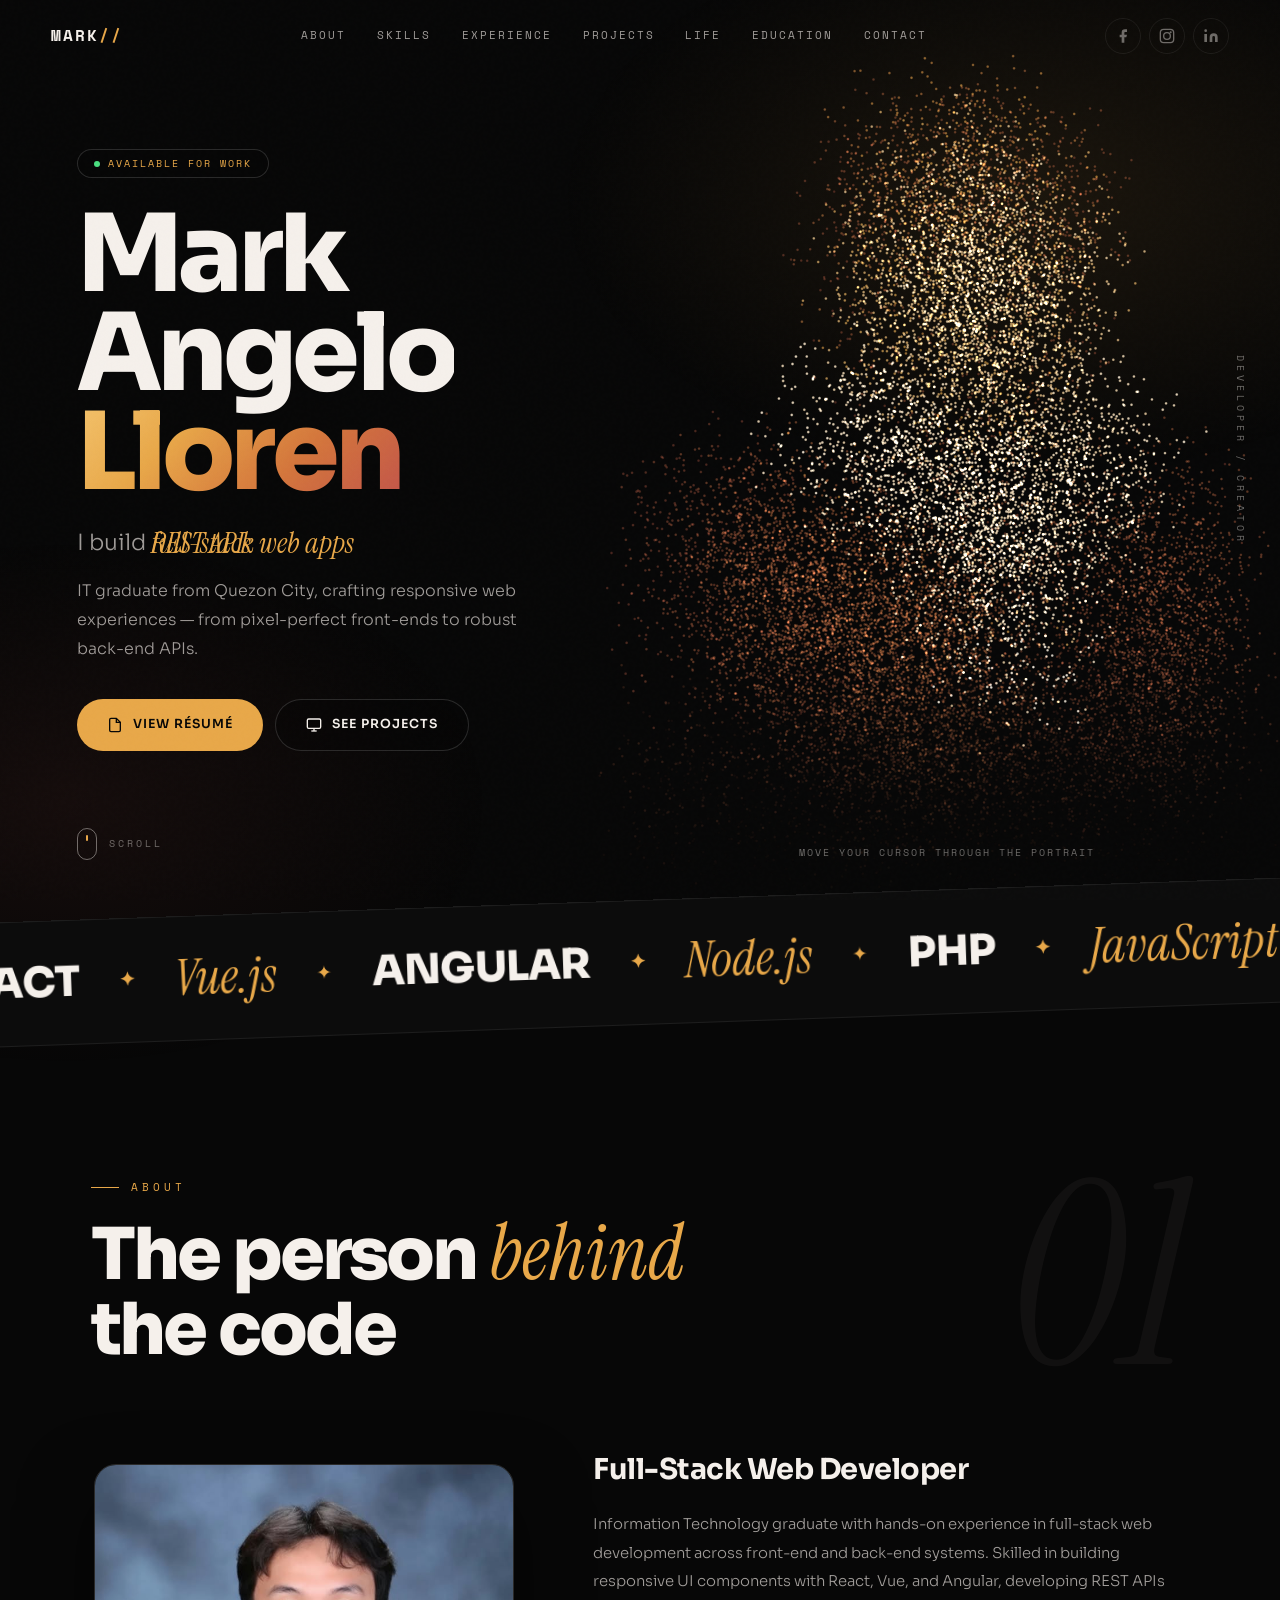
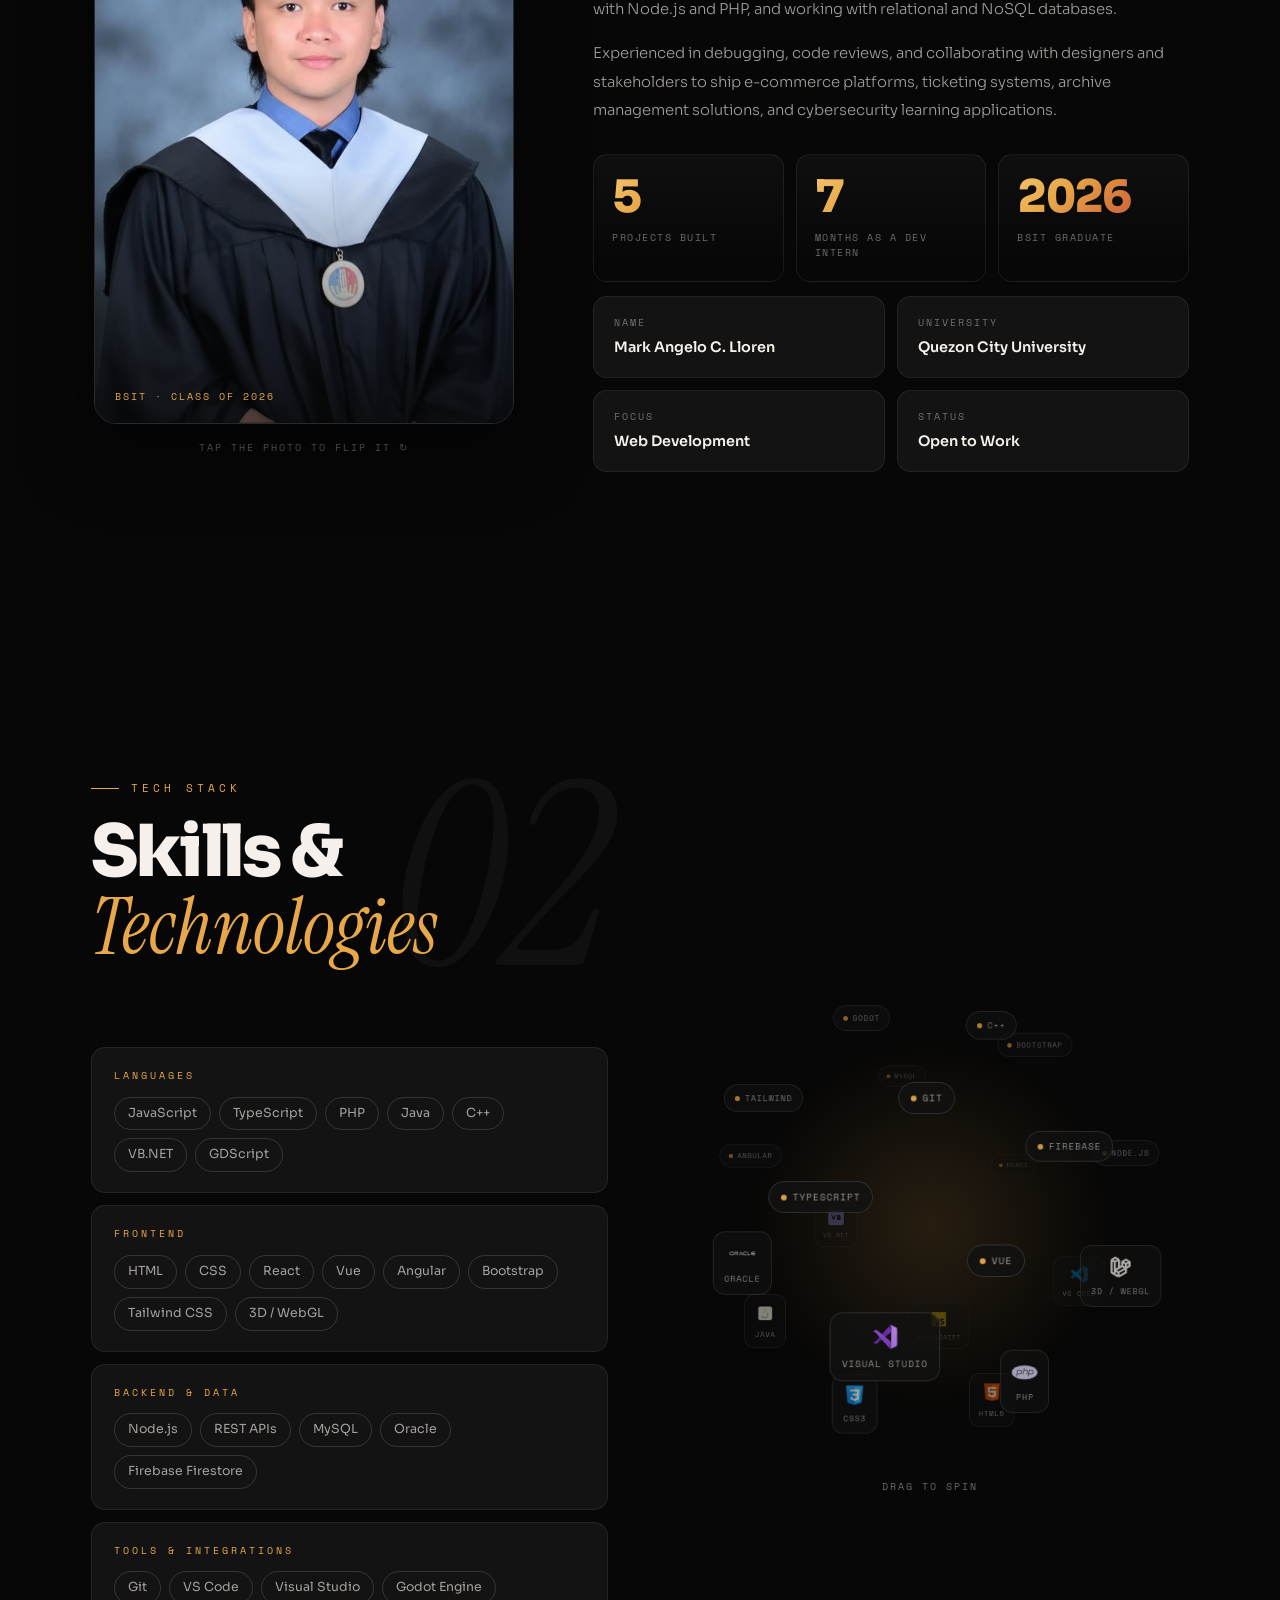
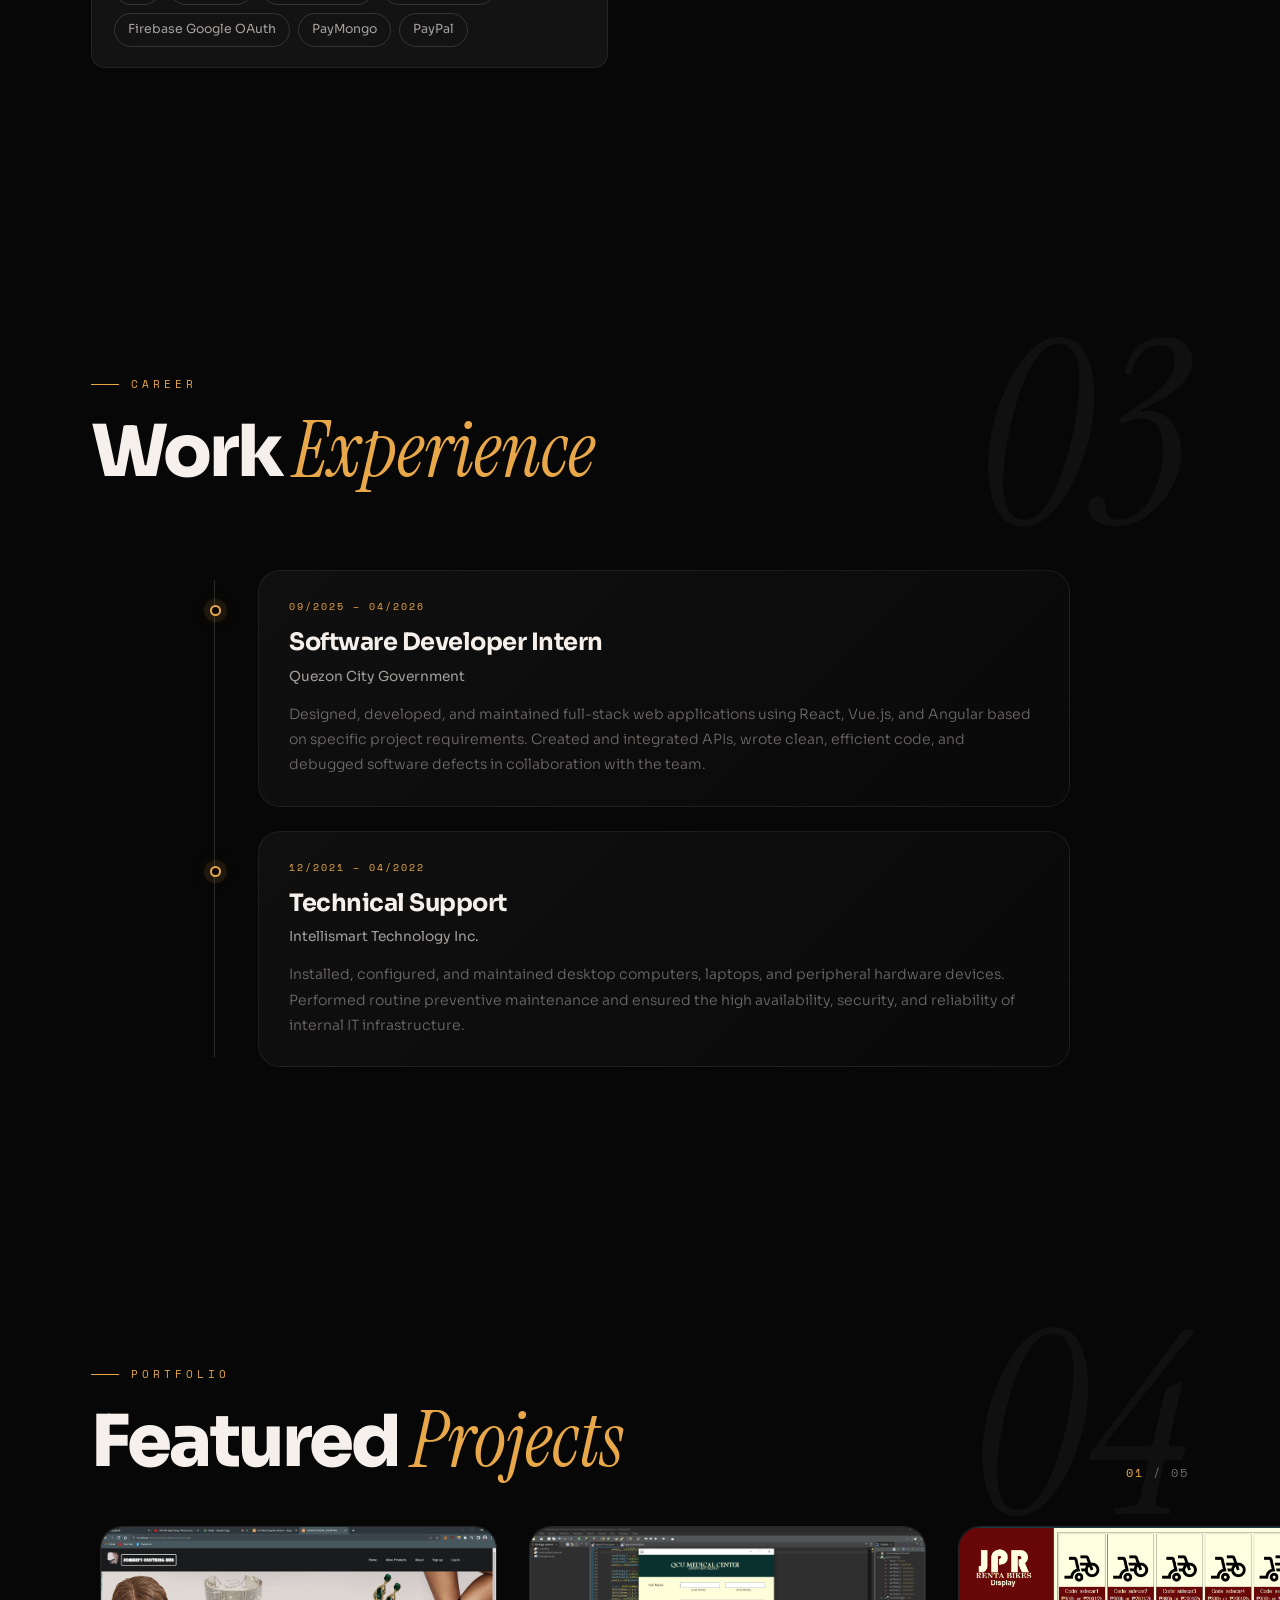
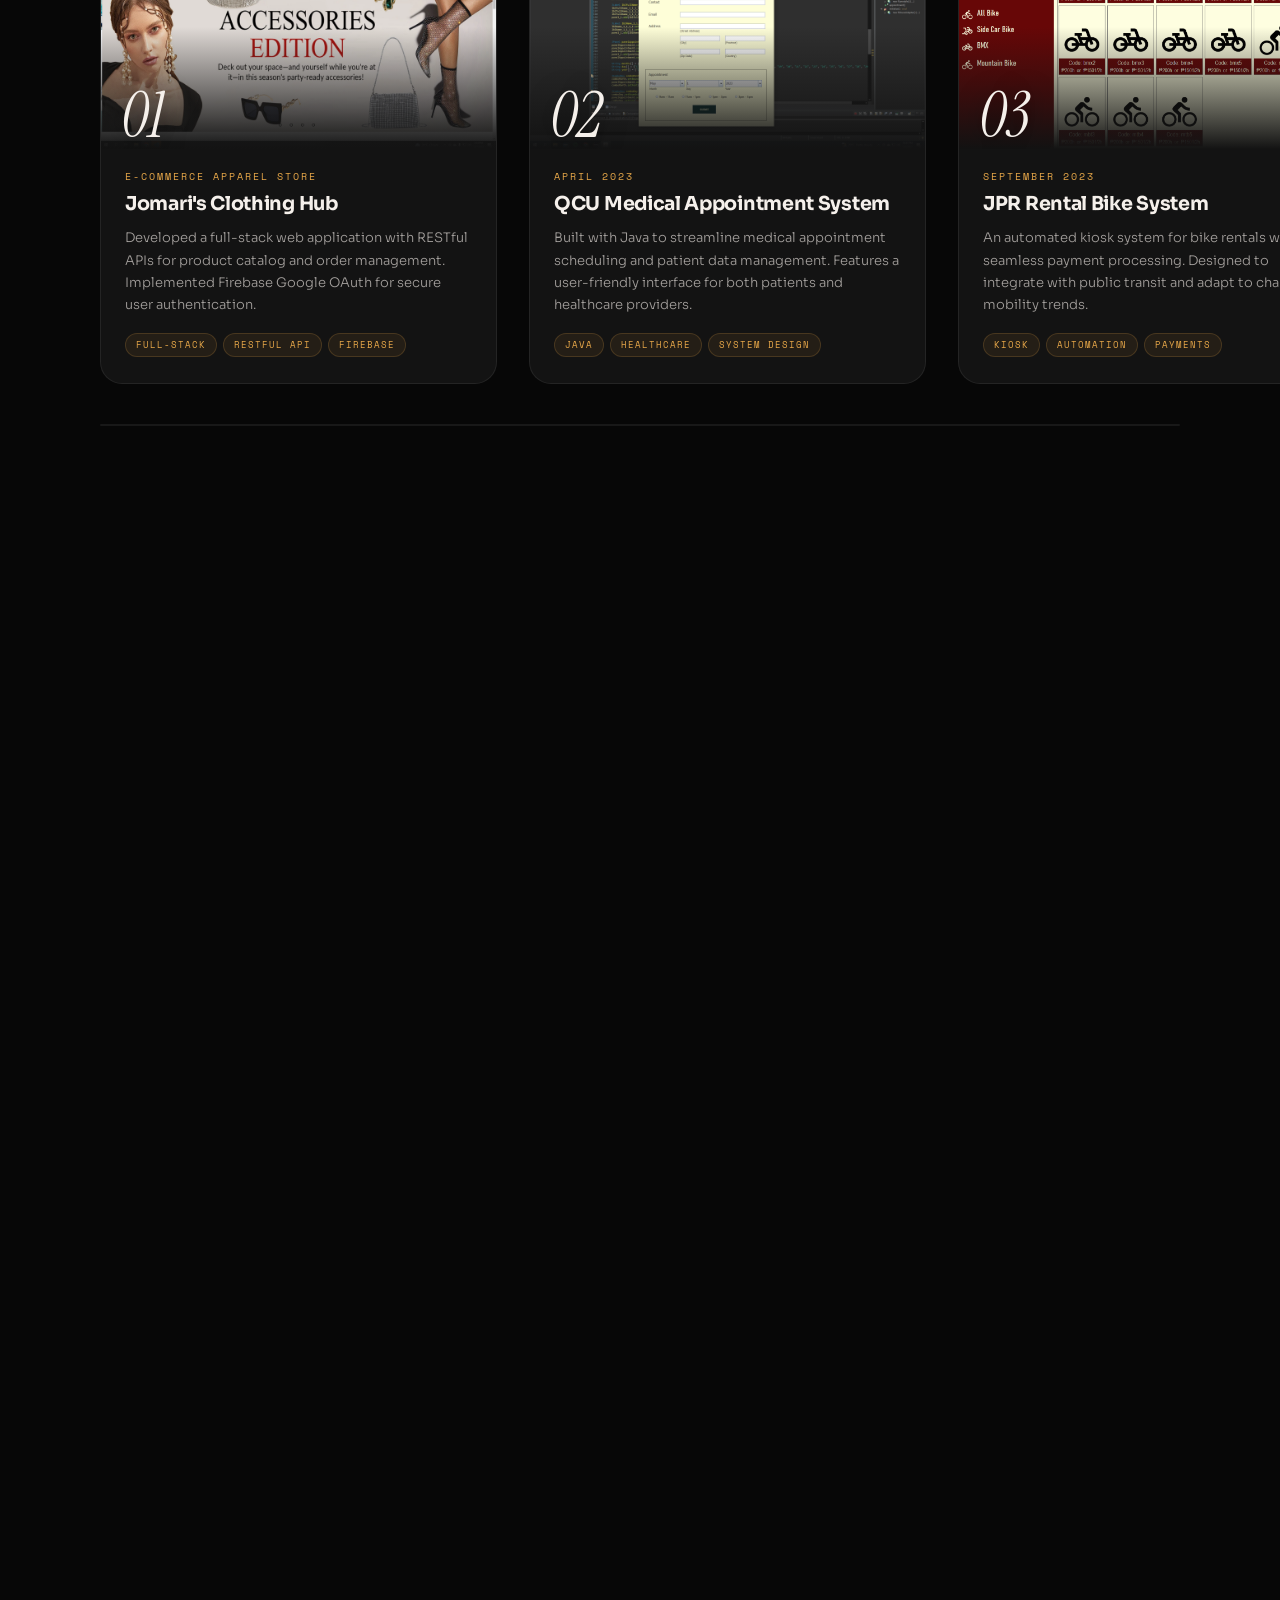
==== commit 05b0562b: "Redesign portfolio: particle portrait hero, 3D sections, new photos - Hero: WebGL particle portrait " ====
--- a/index.html
+++ b/index.html
@@ -6,27 +6,50 @@
     <meta name="viewport" content="width=device-width, initial-scale=1.0">
     <meta name="description"
         content="Mark Angelo Lloren — Full-stack developer portfolio. Explore projects, skills, and experience in web development.">
+    <meta name="theme-color" content="#070707">
+    <meta property="og:type" content="website">
+    <meta property="og:title" content="Mark Angelo Lloren | Developer Portfolio">
+    <meta property="og:description" content="Full-stack developer from Quezon City, PH. Projects, skills, and experience.">
+    <meta property="og:url" content="https://muckfaru.github.io/MarkLLoren/">
+    <meta property="og:image" content="https://muckfaru.github.io/MarkLLoren/img/og.jpg">
+    <meta name="twitter:card" content="summary_large_image">
     <title>Mark Angelo Lloren | Developer Portfolio</title>
-    <link rel="stylesheet" href="index.css">
+    <link rel="preconnect" href="https://fonts.googleapis.com">
+    <link rel="preconnect" href="https://fonts.gstatic.com" crossorigin>
+    <link rel="stylesheet"
+        href="https://fonts.googleapis.com/css2?family=Instrument+Serif:ital@0;1&family=Sora:wght@300;400;600;700;800&family=Space+Mono:wght@400;700&display=swap">
+    <link rel="stylesheet" href="index.css?v=3">
     <link rel="icon"
-        href="data:image/svg+xml,<svg xmlns='http://www.w3.org/2000/svg' viewBox='0 0 100 100'><text y='.9em' font-size='90'>⚡</text></svg>">
+        href="data:image/svg+xml,<svg xmlns='http://www.w3.org/2000/svg' viewBox='0 0 64 64'><rect width='64' height='64' rx='16' fill='%23e8a849'/><text x='32' y='45' text-anchor='middle' font-family='Arial,sans-serif' font-weight='900' font-size='36' fill='%23070707'>M</text></svg>">
+    <script>document.documentElement.classList.add('js');</script>
 </head>
 
 <body>
-
-    <!-- Cursor Glow -->
-    <div class="cursor-glow" id="cursorGlow"></div>
+    <a class="skip-link" href="#about">Skip to content</a>
+
+    <!-- Preloader: the curtain lifts by CSS alone, so it never blocks the page -->
+    <div class="preloader" aria-hidden="true">
+        <span class="preloader-name">Mark Angelo Lloren</span>
+        <span class="preloader-count" id="preCount">00</span>
+        <span class="preloader-bar"></span>
+    </div>
+
+    <div class="scroll-progress" id="scrollProgress" aria-hidden="true"></div>
+    <div class="cursor" id="cursor" aria-hidden="true"><span id="cursorLabel"></span></div>
+    <div class="aurora" aria-hidden="true"></div>
 
     <!-- ========== NAVIGATION ========== -->
     <nav class="navbar" id="navbar">
-        <a href="#" class="nav-logo">Mark//</a>
+        <a href="#hero" class="nav-logo">Mark<span>//</span></a>
 
         <div class="nav-links" id="navLinks">
             <a href="#about">About</a>
             <a href="#skills">Skills</a>
             <a href="#experience">Experience</a>
             <a href="#projects">Projects</a>
+            <a href="#life">Life</a>
             <a href="#education">Education</a>
+            <a href="#contact">Contact</a>
         </div>
 
         <div class="nav-socials">
@@ -35,7 +58,7 @@
                     <path d="M18 2h-3a5 5 0 0 0-5 5v3H7v4h3v8h4v-8h3l1-4h-4V7a1 1 0 0 1 1-1h3z" />
                 </svg>
             </a>
-            <a href="https://www.instagram.com/marulloren/" aria-label="Instagram">
+            <a href="https://www.instagram.com/marulloren/" target="_blank" rel="noopener" aria-label="Instagram">
                 <svg viewBox="0 0 24 24">
                     <rect x="2" y="2" width="20" height="20" rx="5" ry="5" fill="none" stroke="currentColor"
                         stroke-width="2" />
@@ -43,7 +66,8 @@
                     <circle cx="17.5" cy="6.5" r="1.5" />
                 </svg>
             </a>
-            <a href="https://www.linkedin.com/in/lloren-mark-angelo-a45288406/" aria-label="LinkedIn">
+            <a href="https://www.linkedin.com/in/lloren-mark-angelo-a45288406/" target="_blank" rel="noopener"
+                aria-label="LinkedIn">
                 <svg viewBox="0 0 24 24">
                     <path d="M16 8a6 6 0 0 1 6 6v7h-4v-7a2 2 0 0 0-2-2 2 2 0 0 0-2 2v7h-4v-7a6 6 0 0 1 6-6z" />
                     <rect x="2" y="9" width="4" height="12" />
@@ -52,498 +76,646 @@
             </a>
         </div>
 
-        <button class="nav-toggle" id="navToggle" aria-label="Toggle navigation">
+        <button class="nav-toggle" id="navToggle" aria-label="Toggle navigation" aria-expanded="false">
             <span></span>
             <span></span>
             <span></span>
         </button>
     </nav>
 
-    <!-- ========== HERO — Split Screen ========== -->
-    <section class="hero" id="hero">
-        <canvas id="particle-canvas"></canvas>
-        <div class="hero-content">
-            <div class="hero-badge">
-                <span class="dot"></span>
-                Available for work
-            </div>
-            <h1 class="hero-name">
-                Mark<br>Angelo<br>
-                <span class="gradient-text">Lloren</span>
-            </h1>
-            <p class="hero-subtitle">
-                Full-stack developer crafting responsive web experiences — from pixel-perfect front-ends to robust
-                back-end APIs.
+    <main>
+        <!-- ========== HERO: particle portrait ========== -->
+        <section class="hero" id="hero">
+            <canvas id="heroCanvas" aria-hidden="true"></canvas>
+            <img class="hero-fallback" src="img/grad.jpg" alt="" aria-hidden="true">
+
+            <div class="hero-content">
+                <div class="hero-badge">
+                    <span class="dot"></span>
+                    Available for work
+                </div>
+                <h1 class="hero-name">
+                    <span class="line"><span>Mark</span></span>
+                    <span class="line"><span>Angelo</span></span>
+                    <span class="line"><span class="gradient-text">Lloren</span></span>
+                </h1>
+                <p class="hero-role">
+                    I build
+                    <span class="sr-only">full-stack web apps, responsive interfaces, REST APIs, e-commerce platforms
+                        and learning games.</span>
+                    <span class="role-swap" id="roleSwap" aria-hidden="true">
+                        <span class="is-active">full-stack web apps</span>
+                        <span>responsive interfaces</span>
+                        <span>REST APIs</span>
+                        <span>e-commerce platforms</span>
+                        <span>learning games</span>
+                    </span>
+                </p>
+                <p class="hero-subtitle">
+                    IT graduate from Quezon City, crafting responsive web experiences — from pixel-perfect front-ends
+                    to robust back-end APIs.
+                </p>
+                <div class="hero-cta-group">
+                    <button class="btn btn-primary" id="openResumeBtn" data-magnetic>
+                        <svg width="16" height="16" viewBox="0 0 24 24" fill="none" stroke="currentColor"
+                            stroke-width="2">
+                            <path d="M14 2H6a2 2 0 0 0-2 2v16a2 2 0 0 0 2 2h12a2 2 0 0 0 2-2V8z" />
+                            <polyline points="14 2 14 8 20 8" />
+                        </svg>
+                        View Résumé
+                    </button>
+                    <a href="#projects" class="btn btn-outline" data-magnetic>
+                        <svg width="16" height="16" viewBox="0 0 24 24" fill="none" stroke="currentColor"
+                            stroke-width="2">
+                            <rect x="2" y="3" width="20" height="14" rx="2" ry="2" />
+                            <line x1="8" y1="21" x2="16" y2="21" />
+                            <line x1="12" y1="17" x2="12" y2="21" />
+                        </svg>
+                        See Projects
+                    </a>
+                </div>
+            </div>
+
+            <p class="hero-hint" aria-hidden="true">
+                <span class="hint-fine">Move your cursor through the portrait</span>
+                <span class="hint-coarse">Touch the portrait</span>
             </p>
-            <div class="hero-cta-group">
-                <button class="btn btn-primary" id="openResumeBtn">
-                    <svg width="16" height="16" viewBox="0 0 24 24" fill="none" stroke="currentColor" stroke-width="2">
-                        <path d="M14 2H6a2 2 0 0 0-2 2v16a2 2 0 0 0 2 2h12a2 2 0 0 0 2-2V8z" />
-                        <polyline points="14 2 14 8 20 8" />
-                    </svg>
-                    View Résumé
-                </button>
-                <a href="#projects" class="btn btn-outline">
-                    <svg width="16" height="16" viewBox="0 0 24 24" fill="none" stroke="currentColor" stroke-width="2">
-                        <rect x="2" y="3" width="20" height="14" rx="2" ry="2" />
-                        <line x1="8" y1="21" x2="16" y2="21" />
-                        <line x1="12" y1="17" x2="12" y2="21" />
-                    </svg>
-                    See Projects
-                </a>
+            <span class="hero-vertical" aria-hidden="true">Developer / Creator</span>
+            <div class="hero-scroll-indicator" aria-hidden="true">
+                <div class="scroll-mouse"></div>
+                <span class="scroll-text">Scroll</span>
+            </div>
+        </section>
+
+        <!-- ========== MARQUEE ========== -->
+        <div class="marquee" aria-hidden="true">
+            <div class="marquee-track" id="marqueeTrack">
+                <span>React</span><span class="alt">Vue.js</span><span>Angular</span><span
+                    class="alt">Node.js</span><span>PHP</span><span class="alt">JavaScript</span><span>TypeScript</span><span
+                    class="alt">MySQL</span><span>Firebase</span><span class="alt">REST APIs</span><span>Bootstrap</span><span
+                    class="alt">Tailwind CSS</span>
+                <span>React</span><span class="alt">Vue.js</span><span>Angular</span><span
+                    class="alt">Node.js</span><span>PHP</span><span class="alt">JavaScript</span><span>TypeScript</span><span
+                    class="alt">MySQL</span><span>Firebase</span><span class="alt">REST APIs</span><span>Bootstrap</span><span
+                    class="alt">Tailwind CSS</span>
             </div>
         </div>
-        <div class="hero-image-panel">
-            <img src="IMG_20220704_092953_720.jpg" alt="Mark Angelo Lloren">
-            <span class="hero-image-overlay-text">Developer / Creator</span>
-        </div>
-        <div class="hero-scroll-indicator">
-            <div class="scroll-mouse"></div>
-            <span class="scroll-text">Scroll</span>
-        </div>
-    </section>
-
-    <!-- ========== MARQUEE BANNER ========== -->
-    <div class="marquee-banner">
-        <div class="marquee-track">
-            <span class="marquee-item">React</span>
-            <span class="marquee-item">Vue.js</span>
-            <span class="marquee-item">Angular</span>
-            <span class="marquee-item">Node.js</span>
-            <span class="marquee-item">PHP</span>
-            <span class="marquee-item">JavaScript</span>
-            <span class="marquee-item">TypeScript</span>
-            <span class="marquee-item">MySQL</span>
-            <span class="marquee-item">Firebase</span>
-            <span class="marquee-item">REST APIs</span>
-            <span class="marquee-item">Bootstrap</span>
-            <span class="marquee-item">Tailwind CSS</span>
-            <!-- Duplicate for seamless loop -->
-            <span class="marquee-item">React</span>
-            <span class="marquee-item">Vue.js</span>
-            <span class="marquee-item">Angular</span>
-            <span class="marquee-item">Node.js</span>
-            <span class="marquee-item">PHP</span>
-            <span class="marquee-item">JavaScript</span>
-            <span class="marquee-item">TypeScript</span>
-            <span class="marquee-item">MySQL</span>
-            <span class="marquee-item">Firebase</span>
-            <span class="marquee-item">REST APIs</span>
-            <span class="marquee-item">Bootstrap</span>
-            <span class="marquee-item">Tailwind CSS</span>
-        </div>
-    </div>
-
-    <!-- ========== ABOUT ========== -->
-    <section class="section about" id="about">
-        <div class="section-container">
-            <div class="section-header reveal">
-                <p class="section-label">// About</p>
-                <h2 class="section-title">The person behind<br>the code</h2>
-                <div class="section-divider"></div>
-            </div>
-            <div class="about-grid">
-                <div class="about-image-wrapper reveal">
-                    <img src="IMG_20220704_092953_720.jpg" alt="Mark Angelo Lloren" class="about-image">
-                </div>
-                <div class="about-text reveal reveal-delay-2">
-                    <h3>Full-Stack Web Developer</h3>
-                    <p>
-                        Information Technology graduate with hands-on experience in full-stack web development across
-                        front-end and back-end systems. Skilled in building responsive UI components with React, Vue,
-                        and Angular, developing REST APIs with Node.js and PHP, and working with relational and NoSQL
-                        databases.
-                    </p>
-                    <p>
-                        Experienced in debugging, code reviews, and collaborating with designers and stakeholders to
-                        ship e-commerce platforms, ticketing systems, archive management solutions, and cybersecurity
-                        learning applications.
-                    </p>
-                    <div class="about-details">
-                        <div class="about-detail-item">
-                            <div class="label">Name</div>
-                            <div class="value">Mark Angelo C. Lloren</div>
-                        </div>
-                        <div class="about-detail-item">
-                            <div class="label">University</div>
-                            <div class="value">Quezon City University</div>
-                        </div>
-                        <div class="about-detail-item">
-                            <div class="label">Focus</div>
-                            <div class="value">Web Development</div>
-                        </div>
-                        <div class="about-detail-item">
-                            <div class="label">Status</div>
-                            <div class="value">Open to Work</div>
-                        </div>
+
+        <!-- ========== ABOUT ========== -->
+        <section class="section about" id="about">
+            <div class="section-container">
+                <header class="section-header" data-index="01">
+                    <p class="section-label">About</p>
+                    <h2 class="section-title lines">
+                        <span class="line"><span>The person <em>behind</em></span></span>
+                        <span class="line"><span>the code</span></span>
+                    </h2>
+                </header>
+                <div class="about-grid">
+                    <div class="about-photo reveal">
+                        <button class="flip-card" id="flipCard" data-tilt data-cursor="Flip" aria-pressed="false"
+                            aria-label="Flip the photo">
+                            <span class="flip-inner">
+                                <span class="flip-face flip-front">
+                                    <img src="img/grad.jpg" alt="Mark Angelo Lloren in his graduation toga">
+                                    <span class="flip-tag">BSIT · Class of 2026</span>
+                                </span>
+                                <span class="flip-face flip-back">
+                                    <img src="img/sunset-2.jpg" alt="Mark sitting by the sea at sunset"
+                                        loading="lazy">
+                                    <span class="flip-caption">Tomorrow is another day.</span>
+                                </span>
+                            </span>
+                        </button>
+                        <p class="flip-hint">Tap the photo to flip it ↻</p>
                     </div>
-                </div>
-            </div>
-        </div>
-    </section>
-
-    <!-- ========== SKILLS ========== -->
-    <section class="section skills" id="skills">
-        <div class="section-container">
-            <div class="section-header reveal">
-                <p class="section-label">// Tech Stack</p>
-                <h2 class="section-title">Skills &amp; Technologies</h2>
-                <div class="section-divider"></div>
-            </div>
-            <div class="skills-grid">
-                <!-- HTML -->
-                <div class="skill-card reveal">
-                    <div class="skill-icon">
-                        <svg xmlns="http://www.w3.org/2000/svg" viewBox="0 0 48 48">
-                            <path fill="#E65100" d="M41,5H7l3,34l14,4l14-4L41,5L41,5z" />
-                            <path fill="#FF6D00" d="M24 8L24 39.9 35.2 36.7 37.7 8z" />
-                            <path fill="#FFF"
-                                d="M24,25v-4h8.6l-0.7,11.5L24,35.1v-4.2l4.1-1.4l0.3-4.5H24z M32.9,17l0.3-4H24v4H32.9z" />
-                            <path fill="#EEE"
-                                d="M24,30.9v4.2l-7.9-2.6L15.7,27h4l0.2,2.5L24,30.9z M19.1,17H24v-4h-9.1l0.7,12H24v-4h-4.6L19.1,17z" />
-                        </svg>
+                    <div class="about-text reveal reveal-delay-2">
+                        <h3>Full-Stack Web Developer</h3>
+                        <p>
+                            Information Technology graduate with hands-on experience in full-stack web development
+                            across front-end and back-end systems. Skilled in building responsive UI components with
+                            React, Vue, and Angular, developing REST APIs with Node.js and PHP, and working with
+                            relational and NoSQL databases.
+                        </p>
+                        <p>
+                            Experienced in debugging, code reviews, and collaborating with designers and stakeholders
+                            to ship e-commerce platforms, ticketing systems, archive management solutions, and
+                            cybersecurity learning applications.
+                        </p>
+                        <div class="about-stats">
+                            <div class="stat">
+                                <span class="stat-num" data-count>5</span>
+                                <span class="stat-label">Projects built</span>
+                            </div>
+                            <div class="stat">
+                                <span class="stat-num" data-count>7</span>
+                                <span class="stat-label">Months as a dev intern</span>
+                            </div>
+                            <div class="stat">
+                                <span class="stat-num" data-count>2026</span>
+                                <span class="stat-label">BSIT graduate</span>
+                            </div>
+                        </div>
+                        <div class="about-details">
+                            <div class="about-detail-item">
+                                <div class="label">Name</div>
+                                <div class="value">Mark Angelo C. Lloren</div>
+                            </div>
+                            <div class="about-detail-item">
+                                <div class="label">University</div>
+                                <div class="value">Quezon City University</div>
+                            </div>
+                            <div class="about-detail-item">
+                                <div class="label">Focus</div>
+                                <div class="value">Web Development</div>
+                            </div>
+                            <div class="about-detail-item">
+                                <div class="label">Status</div>
+                                <div class="value">Open to Work</div>
+                            </div>
+                        </div>
                     </div>
-                    <span class="skill-name">HTML5</span>
-                </div>
-                <!-- CSS -->
-                <div class="skill-card reveal reveal-delay-1">
-                    <div class="skill-icon">
-                        <svg xmlns="http://www.w3.org/2000/svg" viewBox="0 0 48 48">
-                            <linearGradient id="css-gr" x1="16.33" x2="32.29" y1="-2.75" y2="41.11"
-                                gradientUnits="userSpaceOnUse">
-                                <stop offset="0" stop-color="#2aa4f4" />
-                                <stop offset="1" stop-color="#007ad9" />
-                            </linearGradient>
-                            <path fill="url(#css-gr)"
-                                d="M7.192,7.176l2.627,29.77c0.109,1.237,0.97,2.28,2.164,2.621l10.643,3.041c0.898,0.257,1.849,0.257,2.747,0l10.643-3.041c1.194-0.341,2.055-1.383,2.164-2.621l2.627-29.77C40.911,6.006,39.99,5,38.816,5H9.184C8.01,5,7.089,6.006,7.192,7.176z" />
-                            <path fill="#35c1f1"
-                                d="M24,8v31.9l9.876-2.822c0.797-0.228,1.371-0.924,1.443-1.749l2.286-26.242C37.656,8.502,37.196,8,36.609,8H24z" />
-                            <path fill="#fff"
-                                d="M33.1,13H24v4h4.9l-0.3,4H24v4h4.4l-0.3,4.5L24,30.9v4.2l7.9-2.6L32.6,21l0,0L33.1,13z" />
-                            <path fill="#d6e0e9"
-                                d="M24,13v4h-8.9l-0.3-4H24z M19.4,21l0.2,4H24v-4H19.4z M19.8,27h-4l0.3,5.5l7.9,2.6v-4.2l-4.1-1.4L19.8,27z" />
-                        </svg>
+                </div>
+            </div>
+        </section>
+
+        <!-- ========== SKILLS: 3D sphere ========== -->
+        <section class="section skills" id="skills">
+            <div class="section-container skills-layout">
+                <div class="skills-copy">
+                    <header class="section-header" data-index="02">
+                        <p class="section-label">Tech Stack</p>
+                        <h2 class="section-title lines">
+                            <span class="line"><span>Skills &amp;</span></span>
+                            <span class="line"><span><em>Technologies</em></span></span>
+                        </h2>
+                    </header>
+                    <div class="skill-groups">
+                        <div class="skill-group reveal">
+                            <h3>Languages</h3>
+                            <ul>
+                                <li>JavaScript</li>
+                                <li>TypeScript</li>
+                                <li>PHP</li>
+                                <li>Java</li>
+                                <li>C++</li>
+                                <li>VB.NET</li>
+                                <li>GDScript</li>
+                            </ul>
+                        </div>
+                        <div class="skill-group reveal reveal-delay-1">
+                            <h3>Frontend</h3>
+                            <ul>
+                                <li>HTML</li>
+                                <li>CSS</li>
+                                <li>React</li>
+                                <li>Vue</li>
+                                <li>Angular</li>
+                                <li>Bootstrap</li>
+                                <li>Tailwind CSS</li>
+                                <li>3D / WebGL</li>
+                            </ul>
+                        </div>
+                        <div class="skill-group reveal reveal-delay-2">
+                            <h3>Backend &amp; Data</h3>
+                            <ul>
+                                <li>Node.js</li>
+                                <li>REST APIs</li>
+                                <li>MySQL</li>
+                                <li>Oracle</li>
+                                <li>Firebase Firestore</li>
+                            </ul>
+                        </div>
+                        <div class="skill-group reveal reveal-delay-3">
+                            <h3>Tools &amp; Integrations</h3>
+                            <ul>
+                                <li>Git</li>
+                                <li>VS Code</li>
+                                <li>Visual Studio</li>
+                                <li>Godot Engine</li>
+                                <li>Firebase Google OAuth</li>
+                                <li>PayMongo</li>
+                                <li>PayPal</li>
+                            </ul>
+                        </div>
                     </div>
-                    <span class="skill-name">CSS3</span>
-                </div>
-                <!-- JavaScript -->
-                <div class="skill-card reveal reveal-delay-2">
-                    <div class="skill-icon">
-                        <svg xmlns="http://www.w3.org/2000/svg" viewBox="0 0 48 48">
-                            <path fill="#ffd600" d="M6,42V6h36v36H6z" />
-                            <path fill="#000001"
-                                d="M29.538 32.947c.692 1.124 1.444 2.201 3.037 2.201 1.338 0 2.04-.665 2.04-1.585 0-1.101-.726-1.492-2.198-2.133l-.807-.344c-2.329-.988-3.878-2.226-3.878-4.841 0-2.41 1.845-4.244 4.728-4.244 2.053 0 3.528.711 4.592 2.573l-2.514 1.607c-.553-.988-1.151-1.377-2.078-1.377-.946 0-1.545.597-1.545 1.377 0 .964.6 1.354 1.985 1.951l.807.344C36.452 29.645 38 30.839 38 33.523 38 36.415 35.716 38 32.65 38c-2.999 0-4.702-1.505-5.65-3.368L29.538 32.947zM17.952 33.029c.506.906 1.275 1.603 2.381 1.603 1.058 0 1.667-.418 1.667-2.043V22h3.333v11.101c0 3.367-1.953 4.899-4.805 4.899-2.577 0-4.437-1.746-5.195-3.368L17.952 33.029z" />
-                        </svg>
-                    </div>
-                    <span class="skill-name">JavaScript</span>
-                </div>
-                <!-- PHP -->
-                <div class="skill-card reveal reveal-delay-3">
-                    <div class="skill-icon">
-                        <svg xmlns="http://www.w3.org/2000/svg" viewBox="0 0 80 80">
-                            <path fill="#dcd5f2"
-                                d="M40,61.5C18.22,61.5,0.5,51.855,0.5,40S18.22,18.5,40,18.5S79.5,28.145,79.5,40S61.78,61.5,40,61.5z" />
-                            <path fill="#8b75a1"
-                                d="M40,19c21.505,0,39,9.421,39,21S61.505,61,40,61S1,51.579,1,40S18.495,19,40,19 M40,18C17.909,18,0,27.85,0,40s17.909,22,40,22s40-9.85,40-22S62.091,18,40,18L40,18z" />
-                            <path fill="#36404d"
-                                d="M25.112 34c1.725 0 3.214.622 4.084 1.706.749.934.981 2.171.668 3.577C29.023 43.074 27.395 44 21.57 44h-4.14l1.75-10H25.112M25.112 32H17.5L14 52h2l1.056-6h4.515c5.863 0 9.053-.905 10.246-6.284C32.842 35.096 29.436 32 25.112 32L25.112 32zM61.112 34c1.725 0 3.214.622 4.084 1.706.749.934.981 2.171.668 3.577C65.023 43.074 63.395 44 57.57 44h-4.14l1.75-10H61.112M61.112 32H53.5L50 52h2l1.056-6h4.515c5.863 0 9.053-.905 10.246-6.284C68.842 35.096 65.436 32 61.112 32L61.112 32z" />
-                            <g>
+                </div>
+
+                <div class="skills-orbit reveal reveal-delay-2" data-cursor="Drag">
+                    <ul class="sphere" id="skillSphere" aria-hidden="true">
+                        <li class="chip">
+                            <svg xmlns="http://www.w3.org/2000/svg" viewBox="0 0 48 48">
+                                <path fill="#E65100" d="M41,5H7l3,34l14,4l14-4L41,5L41,5z" />
+                                <path fill="#FF6D00" d="M24 8L24 39.9 35.2 36.7 37.7 8z" />
+                                <path fill="#FFF"
+                                    d="M24,25v-4h8.6l-0.7,11.5L24,35.1v-4.2l4.1-1.4l0.3-4.5H24z M32.9,17l0.3-4H24v4H32.9z" />
+                                <path fill="#EEE"
+                                    d="M24,30.9v4.2l-7.9-2.6L15.7,27h4l0.2,2.5L24,30.9z M19.1,17H24v-4h-9.1l0.7,12H24v-4h-4.6L19.1,17z" />
+                            </svg>
+                            <span>HTML5</span>
+                        </li>
+                        <li class="chip">
+                            <svg xmlns="http://www.w3.org/2000/svg" viewBox="0 0 48 48">
+                                <linearGradient id="css-gr" x1="16.33" x2="32.29" y1="-2.75" y2="41.11"
+                                    gradientUnits="userSpaceOnUse">
+                                    <stop offset="0" stop-color="#2aa4f4" />
+                                    <stop offset="1" stop-color="#007ad9" />
+                                </linearGradient>
+                                <path fill="url(#css-gr)"
+                                    d="M7.192,7.176l2.627,29.77c0.109,1.237,0.97,2.28,2.164,2.621l10.643,3.041c0.898,0.257,1.849,0.257,2.747,0l10.643-3.041c1.194-0.341,2.055-1.383,2.164-2.621l2.627-29.77C40.911,6.006,39.99,5,38.816,5H9.184C8.01,5,7.089,6.006,7.192,7.176z" />
+                                <path fill="#35c1f1"
+                                    d="M24,8v31.9l9.876-2.822c0.797-0.228,1.371-0.924,1.443-1.749l2.286-26.242C37.656,8.502,37.196,8,36.609,8H24z" />
+                                <path fill="#fff"
+                                    d="M33.1,13H24v4h4.9l-0.3,4H24v4h4.4l-0.3,4.5L24,30.9v4.2l7.9-2.6L32.6,21l0,0L33.1,13z" />
+                                <path fill="#d6e0e9"
+                                    d="M24,13v4h-8.9l-0.3-4H24z M19.4,21l0.2,4H24v-4H19.4z M19.8,27h-4l0.3,5.5l7.9,2.6v-4.2l-4.1-1.4L19.8,27z" />
+                            </svg>
+                            <span>CSS3</span>
+                        </li>
+                        <li class="chip">
+                            <svg xmlns="http://www.w3.org/2000/svg" viewBox="0 0 48 48">
+                                <path fill="#ffd600" d="M6,42V6h36v36H6z" />
+                                <path fill="#000001"
+                                    d="M29.538 32.947c.692 1.124 1.444 2.201 3.037 2.201 1.338 0 2.04-.665 2.04-1.585 0-1.101-.726-1.492-2.198-2.133l-.807-.344c-2.329-.988-3.878-2.226-3.878-4.841 0-2.41 1.845-4.244 4.728-4.244 2.053 0 3.528.711 4.592 2.573l-2.514 1.607c-.553-.988-1.151-1.377-2.078-1.377-.946 0-1.545.597-1.545 1.377 0 .964.6 1.354 1.985 1.951l.807.344C36.452 29.645 38 30.839 38 33.523 38 36.415 35.716 38 32.65 38c-2.999 0-4.702-1.505-5.65-3.368L29.538 32.947zM17.952 33.029c.506.906 1.275 1.603 2.381 1.603 1.058 0 1.667-.418 1.667-2.043V22h3.333v11.101c0 3.367-1.953 4.899-4.805 4.899-2.577 0-4.437-1.746-5.195-3.368L17.952 33.029z" />
+                            </svg>
+                            <span>JavaScript</span>
+                        </li>
+                        <li class="chip">
+                            <svg xmlns="http://www.w3.org/2000/svg" viewBox="0 0 80 80">
+                                <path fill="#dcd5f2"
+                                    d="M40,61.5C18.22,61.5,0.5,51.855,0.5,40S18.22,18.5,40,18.5S79.5,28.145,79.5,40S61.78,61.5,40,61.5z" />
+                                <path fill="#8b75a1"
+                                    d="M40,19c21.505,0,39,9.421,39,21S61.505,61,40,61S1,51.579,1,40S18.495,19,40,19 M40,18C17.909,18,0,27.85,0,40s17.909,22,40,22s40-9.85,40-22S62.091,18,40,18L40,18z" />
+                                <path fill="#36404d"
+                                    d="M25.112 34c1.725 0 3.214.622 4.084 1.706.749.934.981 2.171.668 3.577C29.023 43.074 27.395 44 21.57 44h-4.14l1.75-10H25.112M25.112 32H17.5L14 52h2l1.056-6h4.515c5.863 0 9.053-.905 10.246-6.284C32.842 35.096 29.436 32 25.112 32L25.112 32zM61.112 34c1.725 0 3.214.622 4.084 1.706.749.934.981 2.171.668 3.577C65.023 43.074 63.395 44 57.57 44h-4.14l1.75-10H61.112M61.112 32H53.5L50 52h2l1.056-6h4.515c5.863 0 9.053-.905 10.246-6.284C68.842 35.096 65.436 32 61.112 32L61.112 32z" />
                                 <path fill="#36404d"
                                     d="M49.072,33.212C48.193,32.348,46.644,32,44.334,32h-5.538L40,26h-2.1L34,46h1.99l2.388-12h0.419h5.538c2.338,0,3.094,0.4,3.335,0.637c0.343,0.338,0.424,1.226,0.217,2.363l-1.767,9h2.106l1.626-8.63C50.199,35.462,49.936,34.062,49.072,33.212z" />
-                            </g>
-                        </svg>
+                            </svg>
+                            <span>PHP</span>
+                        </li>
+                        <li class="chip">
+                            <svg xmlns="http://www.w3.org/2000/svg" viewBox="0 0 100 100">
+                                <path fill="#fefdef"
+                                    d="M82,29.429v41.143C82,76.857,76.857,82,70.571,82H29.429C23.143,82,18,76.857,18,70.571V29.429C18,23.143,23.143,18,29.429,18h41.143C76.857,18,82,23.143,82,29.429z" />
+                                <path fill="#1f212b"
+                                    d="M70.571,83H29.429C22.575,83,17,77.424,17,70.571V29.429C17,22.576,22.575,17,29.429,17h41.143C77.425,17,83,22.576,83,29.429v41.143C83,77.424,77.425,83,70.571,83z M29.429,19C23.679,19,19,23.678,19,29.429v41.143C19,76.322,23.679,81,29.429,81h41.143C76.321,81,81,76.322,81,70.571V29.429C81,23.678,76.321,19,70.571,19H29.429z" />
+                                <path fill="#f9b621"
+                                    d="M47.873,51.57c-0.156,0-0.315-0.037-0.464-0.115C47.229,51.36,43,49.079,43,44.3c0-3.201,2.486-5.094,4.891-6.924c2.981-2.27,5.557-4.23,4.16-8.462c-0.174-0.524,0.111-1.09,0.636-1.263c0.526-0.172,1.09,0.112,1.263,0.636c1.844,5.586-1.866,8.411-4.847,10.68C46.901,40.643,45,42.09,45,44.3c0,3.554,3.207,5.313,3.344,5.387c0.485,0.26,0.671,0.865,0.413,1.352C48.577,51.376,48.23,51.57,47.873,51.57z" />
+                                <path fill="#5c769b"
+                                    d="M57.611,60.555c-0.414,0-0.801-0.26-0.944-0.673c-0.181-0.521,0.096-1.091,0.616-1.272c1.318-0.459,4.738-2.183,4.738-4.609c0-1.035-0.39-1.34-0.518-1.441c-0.642-0.502-1.841-0.354-2.251-0.253c-0.537,0.129-1.077-0.194-1.21-0.728c-0.134-0.534,0.188-1.076,0.722-1.211c0.244-0.062,2.438-0.574,3.964,0.611c0.59,0.458,1.293,1.355,1.293,3.022c0,4.347-5.835,6.414-6.084,6.5C57.83,60.537,57.72,60.554,57.611,60.555z" />
+                                <path fill="#5c769b"
+                                    d="M45.875,69.3C33.1,69.3,33.1,66.952,33.1,66.067c0-2.028,3.338-2.675,4.773-2.859c0.553-0.076,1.049,0.317,1.118,0.864c0.071,0.548-0.316,1.049-0.863,1.12c-1.167,0.151-2.437,0.535-2.902,0.854c0.711,0.447,3.477,1.253,10.649,1.253c7.766,0,13.537-1.235,14.401-2.141c-0.005-0.006-0.011-0.012-0.017-0.019c-0.371-0.409-0.341-1.041,0.067-1.413c0.408-0.371,1.042-0.341,1.413,0.067c0.58,0.639,0.738,1.398,0.435,2.085C60.68,69.261,46.479,69.3,45.875,69.3z" />
+                            </svg>
+                            <span>Java</span>
+                        </li>
+                        <li class="chip">
+                            <svg xmlns="http://www.w3.org/2000/svg" viewBox="0 0 48 48">
+                                <path fill="#29b6f6"
+                                    d="M44,11.11v25.78c0,1.27-0.79,2.4-1.98,2.82l-8.82,4.14L34,33V15L33.2,4.15l8.82,4.14C43.21,8.71,44,9.84,44,11.11z" />
+                                <path fill="#0277bd"
+                                    d="M9,33.896L34,15V5.353c0-1.198-1.482-1.758-2.275-0.86L4.658,29.239c-0.9,0.83-0.849,2.267,0.107,3.032c0,0,1.324,1.232,1.803,1.574C7.304,34.37,8.271,34.43,9,33.896z" />
+                                <path fill="#0288d1"
+                                    d="M9,14.104L34,33v9.647c0,1.198-1.482,1.758-2.275,0.86L4.658,18.761c-0.9-0.83-0.849-2.267,0.107-3.032c0,0,1.324-1.232,1.803-1.574C7.304,13.63,8.271,13.57,9,14.104z" />
+                            </svg>
+                            <span>VS Code</span>
+                        </li>
+                        <li class="chip">
+                            <svg xmlns="http://www.w3.org/2000/svg" viewBox="0 0 48 48">
+                                <linearGradient id="vs-gr1" x1="37.67" x2="37.67" y1="3.68" y2="44.49"
+                                    gradientUnits="userSpaceOnUse">
+                                    <stop offset="0" stop-color="#c391f7" />
+                                    <stop offset="1" stop-color="#b579f4" />
+                                </linearGradient>
+                                <path fill="url(#vs-gr1)"
+                                    d="M44,10.781v26.403c0,1.147-0.653,2.193-1.684,2.696l-7.05,3.413C34.33,43.721,33.742,44,33.007,44s-1.221-0.479-1.559-0.836C31.11,42.806,34,33,34,33V6.23c0,0-3.182-0.666-2.58-1.337c0.603-0.671,1.107-0.899,1.736-0.899c0.725,0,1.311,0.323,1.971,0.641l7.174,3.443C43.342,8.577,44,9.627,44,10.781z" />
+                                <linearGradient id="vs-gr2" x1="4.6" x2="37.92" y1="38.16" y2="4.84"
+                                    gradientUnits="userSpaceOnUse">
+                                    <stop offset=".019" stop-color="#742fb6" />
+                                    <stop offset=".38" stop-color="#5d2596" />
+                                    <stop offset=".762" stop-color="#8035bf" />
+                                    <stop offset=".963" stop-color="#481b6e" />
+                                </linearGradient>
+                                <path fill="url(#vs-gr2)"
+                                    d="M4,32c0,1.928,0.261,2.214,2.134,3.028C7.59,35.661,8.17,36,8.559,36c0.469,0,0.91-0.323,1.327-0.664S34,15.525,34,15.525V5.546c0-1.198-1.674-1.676-2.467-0.778c0,0-24.791,27.531-25.533,28.244S5.767,31.119,4,32z" />
+                                <linearGradient id="vs-gr3" x1="4.4" x2="35.89" y1="25.41" y2="30.11"
+                                    gradientUnits="userSpaceOnUse">
+                                    <stop offset=".002" stop-color="#9c55d4" />
+                                    <stop offset=".848" stop-color="#8343c8" />
+                                    <stop offset="1" stop-color="#643499" />
+                                </linearGradient>
+                                <path fill="url(#vs-gr3)"
+                                    d="M4.62,13.681c0.317-0.152,2.934-1.322,3.256-1.463C8.254,12.053,8.39,12,8.669,12c0.308,0,0.518,0.117,1.001,0.514C10.345,13.068,34,32.483,34,32.483v9.759c0,1.675-1.744,1.847-2.728,0.741C30.574,42.199,6.389,15.434,6.389,15.434S4,16.641,4,15.587C4,14.166,4.276,13.847,4.62,13.681z" />
+                            </svg>
+                            <span>Visual Studio</span>
+                        </li>
+                        <li class="chip">
+                            <svg viewBox="0 0 24 24" xmlns="http://www.w3.org/2000/svg">
+                                <g transform="matrix(0.56 0 0 0.56 12 12)">
+                                    <path style="fill: #a29bfe;" transform="translate(-24, -24)"
+                                        d="M 11.5 6 C 8.467 6 6 8.468 6 11.5 L 6 36.5 C 6 39.532 8.467 42 11.5 42 L 36.5 42 C 39.533 42 42 39.532 42 36.5 L 42 11.5 C 42 8.468 39.533 6 36.5 6 L 11.5 6 z M 14.251953 18 C 14.739547 18.001078 15.201344 18.289375 15.402344 18.765625 L 18.251953 25.529297 L 21.099609 18.765625 C 21.367609 18.129625 22.094328 17.828656 22.736328 18.097656 C 23.370328 18.365656 23.669344 19.098375 23.402344 19.734375 L 19.402344 29.234375 C 19.207344 29.698375 18.753 30 18.25 30 C 17.747 30 17.292656 29.698375 17.097656 29.234375 L 13.097656 19.734375 C 12.829656 19.098375 13.129625 18.365656 13.765625 18.097656 C 13.925125 18.030656 14.089422 17.999641 14.251953 18 z M 27.25 18 L 30.875 18 C 32.874 18 34.5 19.626 34.5 21.625 C 34.5 22.403 34.254938 23.123844 33.835938 23.714844 C 34.551938 24.377844 35 25.325 35 26.375 C 35 28.374 33.374 30 31.375 30 L 27.25 30 C 26.56 30 26 29.44 26 28.75 L 26 19.25 C 26 18.56 26.56 18 27.25 18 z" />
+                                </g>
+                            </svg>
+                            <span>VB.NET</span>
+                        </li>
+                        <li class="chip">
+                            <svg viewBox="0 0 24 24" fill="none" stroke="#f5f0eb" stroke-width="2"
+                                stroke-linejoin="round">
+                                <path
+                                    d="m17 13 3.4641-2V7L17 5l-3.4641 2v4M17 13l-3.4641-2M17 13v4l-7 4M17 13V9m0 4-7 4m3.536-6L10.5 12.735M10 21l-3.464-2.132M10 21v-4m-3.464 2v-.132m0 0V15L10.5 12.735m-3.964 6.133L3.5 17V5m0 0L7 3l3.5 2m-7 0 3 2M10.5 5v7.735M10.5 5 6.5 7M17 9l3.5-2M17 9l-3.5-2M10 17l-3.5-2m0 .5V7" />
+                            </svg>
+                            <span>3D / WebGL</span>
+                        </li>
+                        <li class="chip">
+                            <svg xmlns="http://www.w3.org/2000/svg" viewBox="0 0 50 50">
+                                <path fill="#f5f0eb"
+                                    d="M 3 21 C 1.34375 21 0 22.425781 0 24.082031 C 0 25.738281 1.34375 27 3 27 L 6 27 C 7.65625 27 9 25.660156 9 24 C 9 22.34375 7.65625 21 6 21 Z M 10 21 L 10 27 L 11 27 L 11 22 L 14.972656 22 C 15.507813 22 16 22.492188 16 23.03125 C 16 23.566406 15.507813 24 14.972656 24 L 12 24 L 15.605469 27 L 17 27 L 14.519531 25 L 15.046875 25 C 16.167969 25 17 24.148438 17 23.03125 C 17 21.910156 16.167969 21 15.046875 21 Z M 22 21 C 21.730469 21 21.488281 21.136719 21.34375 21.363281 L 18 27 L 19.082031 27 L 22 22 L 23.761719 25 L 21 25 L 22 26 L 24.347656 26 L 24.9375 27 L 26 27 L 22.640625 21.355469 C 22.5 21.132813 22.261719 21 22 21 Z M 29 21 C 27.34375 21 26 22.34375 26 24 C 26 25.65625 27.34375 27 29 27 L 33 27 L 34 26 L 28.980469 26 C 27.886719 26 27 25.105469 27 24 C 27 22.898438 27.886719 22 28.980469 22 L 33 22 L 34 21 Z M 35 21 L 35 26.425781 C 35 26.574219 35.058594 26.714844 35.167969 26.828125 C 35.277344 26.9375 35.429688 27 35.589844 27 L 40 27 L 41 26 L 36 26 L 36 21 Z M 45 21 C 43.34375 21 42 22.34375 42 24 C 42 25.65625 43.34375 27 45 27 L 49 27 L 50 26 L 44.980469 26 C 44.058594 26 43.289063 25.363281 43.070313 24.5 L 49 24.5 L 50 23.5 L 43.070313 23.5 C 43.292969 22.640625 44.058594 22 44.980469 22 L 49 22 L 50 21 Z M 2.980469 22 L 6.019531 22 C 7.113281 22 8 22.898438 8 24 C 8 25.105469 7.113281 26 6.019531 26 L 2.980469 26 C 1.886719 26 1 25.105469 1 24 C 1 22.898438 1.886719 22 2.980469 22 Z" />
+                            </svg>
+                            <span>Oracle</span>
+                        </li>
+                        <li class="chip chip-text"><span>React</span></li>
+                        <li class="chip chip-text"><span>Vue</span></li>
+                        <li class="chip chip-text"><span>Angular</span></li>
+                        <li class="chip chip-text"><span>Node.js</span></li>
+                        <li class="chip chip-text"><span>TypeScript</span></li>
+                        <li class="chip chip-text"><span>MySQL</span></li>
+                        <li class="chip chip-text"><span>Firebase</span></li>
+                        <li class="chip chip-text"><span>Tailwind</span></li>
+                        <li class="chip chip-text"><span>Bootstrap</span></li>
+                        <li class="chip chip-text"><span>Git</span></li>
+                        <li class="chip chip-text"><span>Godot</span></li>
+                        <li class="chip chip-text"><span>C++</span></li>
+                    </ul>
+                    <p class="sphere-hint">Drag to spin</p>
+                </div>
+            </div>
+        </section>
+
+        <!-- ========== EXPERIENCE ========== -->
+        <section class="section experience" id="experience">
+            <div class="section-container">
+                <header class="section-header" data-index="03">
+                    <p class="section-label">Career</p>
+                    <h2 class="section-title lines">
+                        <span class="line"><span>Work <em>Experience</em></span></span>
+                    </h2>
+                </header>
+                <div class="timeline" id="timeline">
+                    <div class="timeline-line"><span id="timelineFill"></span></div>
+                    <article class="timeline-item reveal">
+                        <div class="timeline-dot"></div>
+                        <div class="timeline-date">09/2025 – 04/2026</div>
+                        <h3 class="timeline-role">Software Developer Intern</h3>
+                        <div class="timeline-company">Quezon City Government</div>
+                        <p class="timeline-desc">
+                            Designed, developed, and maintained full-stack web applications using React, Vue.js, and
+                            Angular based on specific project requirements. Created and integrated APIs, wrote clean,
+                            efficient code, and debugged software defects in collaboration with the team.
+                        </p>
+                    </article>
+                    <article class="timeline-item reveal reveal-delay-1">
+                        <div class="timeline-dot"></div>
+                        <div class="timeline-date">12/2021 – 04/2022</div>
+                        <h3 class="timeline-role">Technical Support</h3>
+                        <div class="timeline-company">Intellismart Technology Inc.</div>
+                        <p class="timeline-desc">
+                            Installed, configured, and maintained desktop computers, laptops, and peripheral hardware
+                            devices. Performed routine preventive maintenance and ensured the high availability,
+                            security, and reliability of internal IT infrastructure.
+                        </p>
+                    </article>
+                </div>
+            </div>
+        </section>
+
+        <!-- ========== PROJECTS: scroll-driven horizontal track ========== -->
+        <section class="section projects" id="projects">
+            <div class="projects-pin">
+                <div class="section-container">
+                    <header class="section-header" data-index="04">
+                        <p class="section-label">Portfolio</p>
+                        <h2 class="section-title lines">
+                            <span class="line"><span>Featured <em>Projects</em></span></span>
+                        </h2>
+                        <p class="projects-count" aria-hidden="true"><span id="projectsCount">01</span> / 05</p>
+                    </header>
+                </div>
+                <div class="projects-track" id="projectsTrack">
+                    <article class="project-card reveal" data-tilt>
+                        <div class="project-image">
+                            <img src="previous project/1stYearProj(called Jomari's clothing hub).png"
+                                alt="Jomari's Clothing Hub home page" loading="lazy">
+                            <span class="project-num">01</span>
+                        </div>
+                        <div class="project-info">
+                            <div class="project-date">E-Commerce Apparel Store</div>
+                            <h3 class="project-title">Jomari's Clothing Hub</h3>
+                            <p class="project-desc">
+                                Developed a full-stack web application with RESTful APIs for product catalog and order
+                                management. Implemented Firebase Google OAuth for secure user authentication.
+                            </p>
+                            <div class="project-tags">
+                                <span class="project-tag">Full-Stack</span>
+                                <span class="project-tag">RESTful API</span>
+                                <span class="project-tag">Firebase</span>
+                            </div>
+                        </div>
+                    </article>
+
+                    <article class="project-card reveal reveal-delay-1" data-tilt>
+                        <div class="project-image">
+                            <img src="previous project/1st year 2nd sem medical apointment system 2023.png"
+                                alt="QCU Medical Appointment System" loading="lazy">
+                            <span class="project-num">02</span>
+                        </div>
+                        <div class="project-info">
+                            <div class="project-date">April 2023</div>
+                            <h3 class="project-title">QCU Medical Appointment System</h3>
+                            <p class="project-desc">
+                                Built with Java to streamline medical appointment scheduling and patient data
+                                management. Features a user-friendly interface for both patients and healthcare
+                                providers.
+                            </p>
+                            <div class="project-tags">
+                                <span class="project-tag">Java</span>
+                                <span class="project-tag">Healthcare</span>
+                                <span class="project-tag">System Design</span>
+                            </div>
+                        </div>
+                    </article>
+
+                    <article class="project-card reveal reveal-delay-2" data-tilt>
+                        <div class="project-image">
+                            <img src="previous project/2nd year project kios automated rented bikes.png"
+                                alt="JPR Rental Bike System" loading="lazy">
+                            <span class="project-num">03</span>
+                        </div>
+                        <div class="project-info">
+                            <div class="project-date">September 2023</div>
+                            <h3 class="project-title">JPR Rental Bike System</h3>
+                            <p class="project-desc">
+                                An automated kiosk system for bike rentals with seamless payment processing. Designed
+                                to integrate with public transit and adapt to changing mobility trends.
+                            </p>
+                            <div class="project-tags">
+                                <span class="project-tag">Kiosk</span>
+                                <span class="project-tag">Automation</span>
+                                <span class="project-tag">Payments</span>
+                            </div>
+                        </div>
+                    </article>
+
+                    <article class="project-card reveal" data-tilt>
+                        <div class="project-image">
+                            <img src="previous project/3rd year proj.png" alt="Renz &amp; Co online store"
+                                loading="lazy">
+                            <span class="project-num">04</span>
+                        </div>
+                        <div class="project-info">
+                            <div class="project-date">E-commerce Web App</div>
+                            <h3 class="project-title">Renz &amp; Co</h3>
+                            <p class="project-desc">
+                                Built a responsive front-end using HTML, CSS, Bootstrap, and Tailwind CSS for a
+                                seamless shopping experience. Integrated PayMongo and PayPal APIs for secure payments.
+                            </p>
+                            <div class="project-tags">
+                                <span class="project-tag">HTML/CSS</span>
+                                <span class="project-tag">Tailwind</span>
+                                <span class="project-tag">Payments API</span>
+                            </div>
+                        </div>
+                    </article>
+
+                    <article class="project-card project-featured reveal" data-tilt>
+                        <div class="project-image">
+                            <img src="previous project/CyberArena.png" alt="CyberArena game screen" loading="lazy">
+                            <span class="project-num">05</span>
+                            <span class="project-badge">Featured</span>
+                        </div>
+                        <div class="project-info">
+                            <div class="project-date">Cybersecurity Learning</div>
+                            <h3 class="project-title">CyberArena</h3>
+                            <p class="project-desc">
+                                A simplified, gamified attack-and-defend platform designed for cybersecurity learning.
+                                Developed core game mechanics and interactive learning modules using GDScript in Godot
+                                Engine.
+                            </p>
+                            <div class="project-tags">
+                                <span class="project-tag">Godot Engine</span>
+                                <span class="project-tag">GDScript</span>
+                                <span class="project-tag">Cybersecurity</span>
+                            </div>
+                        </div>
+                    </article>
+                </div>
+                <div class="projects-progress" aria-hidden="true"><span id="projectsBar"></span></div>
+            </div>
+        </section>
+
+        <!-- ========== LIFE: polaroid deck ========== -->
+        <section class="section life" id="life">
+            <div class="section-container life-layout">
+                <div class="life-copy">
+                    <header class="section-header" data-index="05">
+                        <p class="section-label">Off the Clock</p>
+                        <h2 class="section-title lines">
+                            <span class="line"><span>Beyond the</span></span>
+                            <span class="line"><span><em>Code</em></span></span>
+                        </h2>
+                    </header>
+                    <p class="life-intro reveal">
+                        Outside the editor I lift, I run, and I chase sunsets. It's the same mindset I bring to code:
+                        show up, do the reps, and finish what you start.
+                    </p>
+                    <ul class="life-list">
+                        <li class="reveal">
+                            <span class="life-ico"><svg viewBox="0 0 24 24">
+                                    <path d="M6.5 6.5v11M17.5 6.5v11M3.5 9v6M20.5 9v6M6.5 12h11" />
+                                </svg></span>
+                            <div><strong>Lifting</strong><span>Discipline beats motivation.</span></div>
+                        </li>
+                        <li class="reveal reveal-delay-1">
+                            <span class="life-ico"><svg viewBox="0 0 24 24">
+                                    <path d="M4 19c4.5 0 4-7 8-7s3.5-6 8-6" />
+                                    <circle cx="4" cy="19" r="1.6" />
+                                    <circle cx="20" cy="6" r="1.6" />
+                                </svg></span>
+                            <div><strong>Running</strong><span>10.55 km in 1h 59m. Slow pace, still finished.</span>
+                            </div>
+                        </li>
+                        <li class="reveal reveal-delay-2">
+                            <span class="life-ico"><svg viewBox="0 0 24 24">
+                                    <path d="M3 17h18M6 20h12M7 17a5 5 0 0 1 10 0M12 6v2M5.2 9.6l1.4 1.4M18.8 9.6 17.4 11" />
+                                </svg></span>
+                            <div><strong>Sunsets</strong><span>Recharge, then back to building.</span></div>
+                        </li>
+                    </ul>
+                </div>
+
+                <div class="deck-wrap reveal reveal-delay-2">
+                    <div class="deck" id="deck" data-cursor="Drag">
+                        <figure class="polaroid" style="--i: 0; --r: -4deg; z-index: 3">
+                            <img src="img/sunset.jpg" alt="Mark smiling by the sea at sunset" loading="lazy">
+                            <figcaption>chasing sunsets</figcaption>
+                        </figure>
+                        <figure class="polaroid" style="--i: 1; --r: 3deg; z-index: 2">
+                            <img src="img/gym.jpg" alt="Mark at the gym" loading="lazy">
+                            <figcaption>discipline &gt; motivation</figcaption>
+                        </figure>
+                        <figure class="polaroid" style="--i: 2; --r: -1.5deg; z-index: 1">
+                            <img src="img/run.webp" alt="Running stats: 10.55 km in 1 hour 59 minutes"
+                                loading="lazy" style="object-position: 50% 38%">
+                            <figcaption>10.55 km, still finished</figcaption>
+                        </figure>
                     </div>
-                    <span class="skill-name">PHP</span>
-                </div>
-                <!-- Java -->
-                <div class="skill-card reveal reveal-delay-4">
-                    <div class="skill-icon">
-                        <svg xmlns="http://www.w3.org/2000/svg" viewBox="0 0 100 100">
-                            <path fill="#fefdef"
-                                d="M82,29.429v41.143C82,76.857,76.857,82,70.571,82H29.429C23.143,82,18,76.857,18,70.571V29.429C18,23.143,23.143,18,29.429,18h41.143C76.857,18,82,23.143,82,29.429z" />
-                            <path fill="#1f212b"
-                                d="M70.571,83H29.429C22.575,83,17,77.424,17,70.571V29.429C17,22.576,22.575,17,29.429,17h41.143C77.425,17,83,22.576,83,29.429v41.143C83,77.424,77.425,83,70.571,83z M29.429,19C23.679,19,19,23.678,19,29.429v41.143C19,76.322,23.679,81,29.429,81h41.143C76.321,81,81,76.322,81,70.571V29.429C81,23.678,76.321,19,70.571,19H29.429z" />
-                            <path fill="#f9b621"
-                                d="M47.873,51.57c-0.156,0-0.315-0.037-0.464-0.115C47.229,51.36,43,49.079,43,44.3c0-3.201,2.486-5.094,4.891-6.924c2.981-2.27,5.557-4.23,4.16-8.462c-0.174-0.524,0.111-1.09,0.636-1.263c0.526-0.172,1.09,0.112,1.263,0.636c1.844,5.586-1.866,8.411-4.847,10.68C46.901,40.643,45,42.09,45,44.3c0,3.554,3.207,5.313,3.344,5.387c0.485,0.26,0.671,0.865,0.413,1.352C48.577,51.376,48.23,51.57,47.873,51.57z" />
-                            <path fill="#5c769b"
-                                d="M57.611,60.555c-0.414,0-0.801-0.26-0.944-0.673c-0.181-0.521,0.096-1.091,0.616-1.272c1.318-0.459,4.738-2.183,4.738-4.609c0-1.035-0.39-1.34-0.518-1.441c-0.642-0.502-1.841-0.354-2.251-0.253c-0.537,0.129-1.077-0.194-1.21-0.728c-0.134-0.534,0.188-1.076,0.722-1.211c0.244-0.062,2.438-0.574,3.964,0.611c0.59,0.458,1.293,1.355,1.293,3.022c0,4.347-5.835,6.414-6.084,6.5C57.83,60.537,57.72,60.554,57.611,60.555z" />
-                            <path fill="#5c769b"
-                                d="M45.875,69.3C33.1,69.3,33.1,66.952,33.1,66.067c0-2.028,3.338-2.675,4.773-2.859c0.553-0.076,1.049,0.317,1.118,0.864c0.071,0.548-0.316,1.049-0.863,1.12c-1.167,0.151-2.437,0.535-2.902,0.854c0.711,0.447,3.477,1.253,10.649,1.253c7.766,0,13.537-1.235,14.401-2.141c-0.005-0.006-0.011-0.012-0.017-0.019c-0.371-0.409-0.341-1.041,0.067-1.413c0.408-0.371,1.042-0.341,1.413,0.067c0.58,0.639,0.738,1.398,0.435,2.085C60.68,69.261,46.479,69.3,45.875,69.3z" />
-                        </svg>
-                    </div>
-                    <span class="skill-name">Java</span>
-                </div>
-                <!-- VS Code -->
-                <div class="skill-card reveal">
-                    <div class="skill-icon">
-                        <svg xmlns="http://www.w3.org/2000/svg" viewBox="0 0 48 48">
-                            <path fill="#29b6f6"
-                                d="M44,11.11v25.78c0,1.27-0.79,2.4-1.98,2.82l-8.82,4.14L34,33V15L33.2,4.15l8.82,4.14C43.21,8.71,44,9.84,44,11.11z" />
-                            <path fill="#0277bd"
-                                d="M9,33.896L34,15V5.353c0-1.198-1.482-1.758-2.275-0.86L4.658,29.239c-0.9,0.83-0.849,2.267,0.107,3.032c0,0,1.324,1.232,1.803,1.574C7.304,34.37,8.271,34.43,9,33.896z" />
-                            <path fill="#0288d1"
-                                d="M9,14.104L34,33v9.647c0,1.198-1.482,1.758-2.275,0.86L4.658,18.761c-0.9-0.83-0.849-2.267,0.107-3.032c0,0,1.324-1.232,1.803-1.574C7.304,13.63,8.271,13.57,9,14.104z" />
-                        </svg>
-                    </div>
-                    <span class="skill-name">VS Code</span>
-                </div>
-                <!-- Visual Studio -->
-                <div class="skill-card reveal reveal-delay-1">
-                    <div class="skill-icon">
-                        <svg xmlns="http://www.w3.org/2000/svg" viewBox="0 0 48 48">
-                            <linearGradient id="vs-gr1" x1="37.67" x2="37.67" y1="3.68" y2="44.49"
-                                gradientUnits="userSpaceOnUse">
-                                <stop offset="0" stop-color="#c391f7" />
-                                <stop offset="1" stop-color="#b579f4" />
-                            </linearGradient>
-                            <path fill="url(#vs-gr1)"
-                                d="M44,10.781v26.403c0,1.147-0.653,2.193-1.684,2.696l-7.05,3.413C34.33,43.721,33.742,44,33.007,44s-1.221-0.479-1.559-0.836C31.11,42.806,34,33,34,33V6.23c0,0-3.182-0.666-2.58-1.337c0.603-0.671,1.107-0.899,1.736-0.899c0.725,0,1.311,0.323,1.971,0.641l7.174,3.443C43.342,8.577,44,9.627,44,10.781z" />
-                            <linearGradient id="vs-gr2" x1="4.6" x2="37.92" y1="38.16" y2="4.84"
-                                gradientUnits="userSpaceOnUse">
-                                <stop offset=".019" stop-color="#742fb6" />
-                                <stop offset=".38" stop-color="#5d2596" />
-                                <stop offset=".762" stop-color="#8035bf" />
-                                <stop offset=".963" stop-color="#481b6e" />
-                            </linearGradient>
-                            <path fill="url(#vs-gr2)"
-                                d="M4,32c0,1.928,0.261,2.214,2.134,3.028C7.59,35.661,8.17,36,8.559,36c0.469,0,0.91-0.323,1.327-0.664S34,15.525,34,15.525V5.546c0-1.198-1.674-1.676-2.467-0.778c0,0-24.791,27.531-25.533,28.244S5.767,31.119,4,32z" />
-                            <linearGradient id="vs-gr3" x1="4.4" x2="35.89" y1="25.41" y2="30.11"
-                                gradientUnits="userSpaceOnUse">
-                                <stop offset=".002" stop-color="#9c55d4" />
-                                <stop offset=".848" stop-color="#8343c8" />
-                                <stop offset="1" stop-color="#643499" />
-                            </linearGradient>
-                            <path fill="url(#vs-gr3)"
-                                d="M4.62,13.681c0.317-0.152,2.934-1.322,3.256-1.463C8.254,12.053,8.39,12,8.669,12c0.308,0,0.518,0.117,1.001,0.514C10.345,13.068,34,32.483,34,32.483v9.759c0,1.675-1.744,1.847-2.728,0.741C30.574,42.199,6.389,15.434,6.389,15.434S4,16.641,4,15.587C4,14.166,4.276,13.847,4.62,13.681z" />
-                        </svg>
-                    </div>
-                    <span class="skill-name">Visual Studio</span>
-                </div>
-                <!-- VB.NET -->
-                <div class="skill-card reveal reveal-delay-2">
-                    <div class="skill-icon">
-                        <svg viewBox="0 0 24 24" xmlns="http://www.w3.org/2000/svg">
-                            <g transform="matrix(0.56 0 0 0.56 12 12)">
-                                <path style="fill: #a29bfe;" transform="translate(-24, -24)"
-                                    d="M 11.5 6 C 8.467 6 6 8.468 6 11.5 L 6 36.5 C 6 39.532 8.467 42 11.5 42 L 36.5 42 C 39.533 42 42 39.532 42 36.5 L 42 11.5 C 42 8.468 39.533 6 36.5 6 L 11.5 6 z M 14.251953 18 C 14.739547 18.001078 15.201344 18.289375 15.402344 18.765625 L 18.251953 25.529297 L 21.099609 18.765625 C 21.367609 18.129625 22.094328 17.828656 22.736328 18.097656 C 23.370328 18.365656 23.669344 19.098375 23.402344 19.734375 L 19.402344 29.234375 C 19.207344 29.698375 18.753 30 18.25 30 C 17.747 30 17.292656 29.698375 17.097656 29.234375 L 13.097656 19.734375 C 12.829656 19.098375 13.129625 18.365656 13.765625 18.097656 C 13.925125 18.030656 14.089422 17.999641 14.251953 18 z M 27.25 18 L 30.875 18 C 32.874 18 34.5 19.626 34.5 21.625 C 34.5 22.403 34.254938 23.123844 33.835938 23.714844 C 34.551938 24.377844 35 25.325 35 26.375 C 35 28.374 33.374 30 31.375 30 L 27.25 30 C 26.56 30 26 29.44 26 28.75 L 26 19.25 C 26 18.56 26.56 18 27.25 18 z" />
-                            </g>
-                        </svg>
-                    </div>
-                    <span class="skill-name">VB.NET</span>
-                </div>
-                <!-- 3D / WebGL -->
-                <div class="skill-card reveal reveal-delay-3">
-                    <div class="skill-icon">
-                        <svg viewBox="0 0 24 24" fill="none" stroke="#f5f0eb" stroke-width="2" stroke-linejoin="round">
-                            <path
-                                d="m17 13 3.4641-2V7L17 5l-3.4641 2v4M17 13l-3.4641-2M17 13v4l-7 4M17 13V9m0 4-7 4m3.536-6L10.5 12.735M10 21l-3.464-2.132M10 21v-4m-3.464 2v-.132m0 0V15L10.5 12.735m-3.964 6.133L3.5 17V5m0 0L7 3l3.5 2m-7 0 3 2M10.5 5v7.735M10.5 5 6.5 7M17 9l3.5-2M17 9l-3.5-2M10 17l-3.5-2m0 .5V7" />
-                        </svg>
-                    </div>
-                    <span class="skill-name">3D / WebGL</span>
-                </div>
-                <!-- Oracle -->
-                <div class="skill-card reveal reveal-delay-4">
-                    <div class="skill-icon">
-                        <svg xmlns="http://www.w3.org/2000/svg" viewBox="0 0 50 50">
-                            <path fill="#f5f0eb"
-                                d="M 3 21 C 1.34375 21 0 22.425781 0 24.082031 C 0 25.738281 1.34375 27 3 27 L 6 27 C 7.65625 27 9 25.660156 9 24 C 9 22.34375 7.65625 21 6 21 Z M 10 21 L 10 27 L 11 27 L 11 22 L 14.972656 22 C 15.507813 22 16 22.492188 16 23.03125 C 16 23.566406 15.507813 24 14.972656 24 L 12 24 L 15.605469 27 L 17 27 L 14.519531 25 L 15.046875 25 C 16.167969 25 17 24.148438 17 23.03125 C 17 21.910156 16.167969 21 15.046875 21 Z M 22 21 C 21.730469 21 21.488281 21.136719 21.34375 21.363281 L 18 27 L 19.082031 27 L 22 22 L 23.761719 25 L 21 25 L 22 26 L 24.347656 26 L 24.9375 27 L 26 27 L 22.640625 21.355469 C 22.5 21.132813 22.261719 21 22 21 Z M 29 21 C 27.34375 21 26 22.34375 26 24 C 26 25.65625 27.34375 27 29 27 L 33 27 L 34 26 L 28.980469 26 C 27.886719 26 27 25.105469 27 24 C 27 22.898438 27.886719 22 28.980469 22 L 33 22 L 34 21 Z M 35 21 L 35 26.425781 C 35 26.574219 35.058594 26.714844 35.167969 26.828125 C 35.277344 26.9375 35.429688 27 35.589844 27 L 40 27 L 41 26 L 36 26 L 36 21 Z M 45 21 C 43.34375 21 42 22.34375 42 24 C 42 25.65625 43.34375 27 45 27 L 49 27 L 50 26 L 44.980469 26 C 44.058594 26 43.289063 25.363281 43.070313 24.5 L 49 24.5 L 50 23.5 L 43.070313 23.5 C 43.292969 22.640625 44.058594 22 44.980469 22 L 49 22 L 50 21 Z M 2.980469 22 L 6.019531 22 C 7.113281 22 8 22.898438 8 24 C 8 25.105469 7.113281 26 6.019531 26 L 2.980469 26 C 1.886719 26 1 25.105469 1 24 C 1 22.898438 1.886719 22 2.980469 22 Z" />
-                        </svg>
-                    </div>
-                    <span class="skill-name">Oracle</span>
-                </div>
-            </div>
-        </div>
-    </section>
-
-    <!-- ========== EXPERIENCE ========== -->
-    <section class="section experience" id="experience">
-        <div class="section-container">
-            <div class="section-header reveal">
-                <p class="section-label">// Career</p>
-                <h2 class="section-title">Work Experience</h2>
-                <div class="section-divider"></div>
-            </div>
-            <div class="timeline">
-                <div class="timeline-item reveal">
-                    <div class="timeline-dot"></div>
-                    <div class="timeline-date">09/2025 – 04/2026</div>
-                    <div class="timeline-role">Software Developer Intern</div>
-                    <div class="timeline-company">Quezon City Government</div>
-                    <div class="timeline-desc">
-                        Designed, developed, and maintained full-stack web applications using React, Vue.js, and Angular
-                        based on specific project requirements. Created and integrated APIs, wrote clean, efficient
-                        code, and debugged software defects in collaboration with the team.
-                    </div>
-                </div>
-                <div class="timeline-item reveal reveal-delay-2">
-                    <div class="timeline-dot"></div>
-                    <div class="timeline-date">12/2021 – 04/2022</div>
-                    <div class="timeline-role">Technical Support</div>
-                    <div class="timeline-company">Intellismart Technology Inc.</div>
-                    <div class="timeline-desc">
-                        Installed, configured, and maintained desktop computers, laptops, and peripheral hardware
-                        devices. Performed routine preventive maintenance and ensured the high availability, security,
-                        and reliability of internal IT infrastructure.
-                    </div>
-                </div>
-            </div>
-        </div>
-    </section>
-
-    <!-- ========== PROJECTS — Horizontal scroll ========== -->
-    <section class="section projects" id="projects">
-        <div class="section-container">
-            <div class="section-header reveal">
-                <p class="section-label">// Portfolio</p>
-                <h2 class="section-title">Featured Projects</h2>
-                <div class="section-divider"></div>
-            </div>
-        </div>
-        <div class="section-container">
-            <div class="projects-grid" id="projectsScroller">
-                <!-- Project 1 -->
-                <div class="project-card reveal">
-                    <div class="project-image-wrapper">
-                        <img src="previous project/1stYearProj(called Jomari's clothing hub).png"
-                            alt="Jomari's Clothing Hub">
-                        <div class="project-image-overlay"></div>
-                    </div>
-                    <div class="project-info">
-                        <div class="project-date">E-Commerce Apparel Store</div>
-                        <h3 class="project-title">Jorami's Clothing Hub</h3>
-                        <p class="project-desc">
-                            Developed a full-stack web application with RESTful APIs for product catalog and order
-                            management. Implemented Firebase Google OAuth for secure user authentication.
-                        </p>
-                        <div class="project-tags">
-                            <span class="project-tag">Full-Stack</span>
-                            <span class="project-tag">RESTful API</span>
-                            <span class="project-tag">Firebase</span>
-                        </div>
-                    </div>
-                </div>
-
-                <!-- Project 2 -->
-                <div class="project-card reveal reveal-delay-1">
-                    <div class="project-image-wrapper">
-                        <img src="previous project/1st year 2nd sem medical apointment system 2023.png"
-                            alt="QCU Medical Appointment System">
-                        <div class="project-image-overlay"></div>
-                    </div>
-                    <div class="project-info">
-                        <div class="project-date">April 2023</div>
-                        <h3 class="project-title">QCU Medical Appointment System</h3>
-                        <p class="project-desc">
-                            Built with Java to streamline medical appointment scheduling and patient data management.
-                            Features a user-friendly interface for both patients and healthcare providers.
-                        </p>
-                        <div class="project-tags">
-                            <span class="project-tag">Java</span>
-                            <span class="project-tag">Healthcare</span>
-                            <span class="project-tag">System Design</span>
-                        </div>
-                    </div>
-                </div>
-
-                <!-- Project 3 -->
-                <div class="project-card reveal">
-                    <div class="project-image-wrapper">
-                        <img src="previous project/2nd year project kios automated rented bikes.png"
-                            alt="JPR Rental Bike System">
-                        <div class="project-image-overlay"></div>
-                    </div>
-                    <div class="project-info">
-                        <div class="project-date">September 2023</div>
-                        <h3 class="project-title">JPR Rental Bike System</h3>
-                        <p class="project-desc">
-                            An automated kiosk system for bike rentals with seamless payment processing. Designed to
-                            integrate with public transit and adapt to changing mobility trends.
-                        </p>
-                        <div class="project-tags">
-                            <span class="project-tag">Kiosk</span>
-                            <span class="project-tag">Automation</span>
-                            <span class="project-tag">Payments</span>
-                        </div>
-                    </div>
-                </div>
-
-                <!-- Project 4 -->
-                <div class="project-card reveal reveal-delay-1">
-                    <div class="project-image-wrapper">
-                        <img src="previous project/3rd year proj.png" alt="RENZ&CO">
-                        <div class="project-image-overlay"></div>
-                    </div>
-                    <div class="project-info">
-                        <div class="project-date">E-commerce Web App</div>
-                        <h3 class="project-title">Renz & Co</h3>
-                        <p class="project-desc">
-                            Built a responsive front-end using HTML, CSS, Bootstrap, and Tailwind CSS for a seamless
-                            shopping experience. Integrated PayMongo and PayPal APIs for secure payments.
-                        </p>
-                        <div class="project-tags">
-                            <span class="project-tag">HTML/CSS</span>
-                            <span class="project-tag">Tailwind</span>
-                            <span class="project-tag">Payments API</span>
-                        </div>
-                    </div>
-                </div>
-
-                <!-- Project 5: Featured -->
-                <div class="project-card project-featured reveal">
-                    <div class="project-image-wrapper">
-                        <img src="previous project/CyberArena.png" alt="CyberArena">
-                        <div class="project-image-overlay"></div>
-                    </div>
-                    <div class="project-info">
-                        <div class="project-date">Cybersecurity Learning</div>
-                        <h3 class="project-title">CyberArena</h3>
-                        <p class="project-desc">
-                            A simplified, gamified attack-and-defend platform designed for cybersecurity learning.
-                            Developed core game mechanics and interactive learning modules using GDScript in Godot
-                            Engine.
-                        </p>
-                        <div class="project-tags">
-                            <span class="project-tag">Godot Engine</span>
-                            <span class="project-tag">GDScript</span>
-                            <span class="project-tag">Cybersecurity</span>
-                        </div>
-                    </div>
-                </div>
-            </div>
-        </div>
-    </section>
-
-    <!-- ========== EDUCATION ========== -->
-    <section class="section education" id="education">
-        <div class="section-container">
-            <div class="section-header reveal">
-                <p class="section-label">// Background</p>
-                <h2 class="section-title">Education</h2>
-                <div class="section-divider"></div>
-            </div>
-            <div class="education-grid">
-                <div class="edu-card reveal">
-                    <div class="edu-level">2022 - 2026</div>
-                    <div class="edu-school">Bachelor of Science in Information Technology<br>Quezon City University
-                    </div>
-                </div>
-                <div class="edu-card reveal reveal-delay-1">
-                    <div class="edu-level">2018 - 2020</div>
-                    <div class="edu-school">Senior High School<br>South East Asian College Inc.</div>
-                </div>
-                <div class="edu-card reveal reveal-delay-2">
-                    <div class="edu-level">2014 - 2018</div>
-                    <div class="edu-school">Primary Education<br>Diosdado P. Macapagal Elementary School</div>
-                </div>
-            </div>
-        </div>
-    </section>
+                    <button class="btn btn-outline deck-next" id="deckNext" data-magnetic>Shuffle photos ↻</button>
+                </div>
+            </div>
+        </section>
+
+        <!-- ========== EDUCATION ========== -->
+        <section class="section education" id="education">
+            <div class="section-container">
+                <header class="section-header" data-index="06">
+                    <p class="section-label">Background</p>
+                    <h2 class="section-title lines">
+                        <span class="line"><span><em>Education</em></span></span>
+                    </h2>
+                </header>
+                <div class="education-grid">
+                    <article class="edu-card reveal" data-tilt>
+                        <span class="edu-year" aria-hidden="true">2026</span>
+                        <div class="edu-level">2022 – 2026</div>
+                        <div class="edu-school">Bachelor of Science in Information Technology<br><span>Quezon City
+                                University</span></div>
+                    </article>
+                    <article class="edu-card reveal reveal-delay-1" data-tilt>
+                        <span class="edu-year" aria-hidden="true">2020</span>
+                        <div class="edu-level">2018 – 2020</div>
+                        <div class="edu-school">Senior High School<br><span>South East Asian College Inc.</span></div>
+                    </article>
+                    <article class="edu-card reveal reveal-delay-2" data-tilt>
+                        <span class="edu-year" aria-hidden="true">2018</span>
+                        <div class="edu-level">2014 – 2018</div>
+                        <div class="edu-school">Primary Education<br><span>Diosdado P. Macapagal Elementary
+                                School</span></div>
+                    </article>
+                </div>
+            </div>
+        </section>
+    </main>
 
     <!-- ========== FOOTER ========== -->
     <footer class="footer" id="contact">
         <div class="footer-content">
-            <h2 class="footer-title">Let's build something<br><span class="gradient-text">together</span></h2>
+            <p class="section-label">Contact</p>
+            <h2 class="footer-title lines">
+                <span class="line"><span>Let's build something</span></span>
+                <span class="line"><span class="gradient-text"><em>together</em></span></span>
+            </h2>
             <p class="footer-subtitle">Got a project in mind? Let's connect and make it happen.</p>
+            <a class="btn btn-primary footer-email" href="mailto:lloren.markangelo.culanag@gmail.com" data-magnetic>
+                Say hello <span aria-hidden="true">→</span>
+            </a>
             <div class="footer-socials">
                 <a href="https://www.facebook.com/markangelo.lloren" target="_blank" rel="noopener"
                     aria-label="Facebook">
@@ -551,14 +723,15 @@
                         <path d="M18 2h-3a5 5 0 0 0-5 5v3H7v4h3v8h4v-8h3l1-4h-4V7a1 1 0 0 1 1-1h3z" />
                     </svg>
                 </a>
-                <a href="https://www.instagram.com/marulloren/" aria-label="Instagram">
+                <a href="https://www.instagram.com/marulloren/" target="_blank" rel="noopener" aria-label="Instagram">
                     <svg viewBox="0 0 24 24" fill="none" stroke="currentColor" stroke-width="2">
                         <rect x="2" y="2" width="20" height="20" rx="5" ry="5" />
                         <circle cx="12" cy="12" r="5" />
                         <circle cx="17.5" cy="6.5" r="1.5" fill="currentColor" stroke="none" />
                     </svg>
                 </a>
-                <a href="https://www.linkedin.com/in/lloren-mark-angelo-a45288406/" aria-label="LinkedIn">
+                <a href="https://www.linkedin.com/in/lloren-mark-angelo-a45288406/" target="_blank" rel="noopener"
+                    aria-label="LinkedIn">
                     <svg viewBox="0 0 24 24" fill="none" stroke="currentColor" stroke-width="2">
                         <path d="M16 8a6 6 0 0 1 6 6v7h-4v-7a2 2 0 0 0-2-2 2 2 0 0 0-2 2v7h-4v-7a6 6 0 0 1 6-6z" />
                         <rect x="2" y="9" width="4" height="12" />
@@ -574,16 +747,20 @@
             </div>
             <div class="footer-bottom">
                 <p>&copy; 2026 Mark Angelo Lloren. Crafted with purpose.</p>
+                <p>Quezon City, PH · <span id="localTime">GMT+8</span></p>
+                <a href="#hero" class="back-top">Back to top ↑</a>
             </div>
         </div>
     </footer>
 
-    <!-- ========== RESUME MODAL ========== -->
-    <div class="modal-overlay" id="resumeModal">
+    <!-- ========== RESUME (native dialog) ========== -->
+    <dialog class="modal" id="resumeModal" aria-labelledby="resumeTitle">
         <div class="modal-content">
             <div class="modal-header">
-                <h2 class="modal-title">Résumé</h2>
-                <button class="modal-close" id="closeResumeBtn" aria-label="Close modal">&times;</button>
+                <h2 class="modal-title" id="resumeTitle">Résumé</h2>
+                <form method="dialog">
+                    <button class="modal-close" aria-label="Close résumé">&times;</button>
+                </form>
             </div>
 
             <div class="modal-section">
@@ -609,7 +786,7 @@
                 <div class="modal-item"><strong>Frontend:</strong> HTML, CSS, Bootstrap, Tailwind CSS, React, Vue,
                     Angular</div>
                 <div class="modal-item"><strong>Databases:</strong> MySQL, Firebase Firestore</div>
-                <div class="modal-item"><strong>APIs & Integrations:</strong> RESTful APIs, Firebase Google OAuth,
+                <div class="modal-item"><strong>APIs &amp; Integrations:</strong> RESTful APIs, Firebase Google OAuth,
                     PayMongo, PayPal</div>
                 <div class="modal-item"><strong>Tools:</strong> Visual Studio Code, Git</div>
             </div>
@@ -624,217 +801,10 @@
                     (2014 – 2018)</div>
             </div>
         </div>
-    </div>
-
-    <!-- ========== SCRIPTS ========== -->
-    <script>
-        (function () {
-            'use strict';
-
-            /* ---- Cursor Glow ---- */
-            const cursorGlow = document.getElementById('cursorGlow');
-            if (window.matchMedia('(pointer: fine)').matches) {
-                document.addEventListener('mousemove', (e) => {
-                    cursorGlow.style.left = e.clientX + 'px';
-                    cursorGlow.style.top = e.clientY + 'px';
-                });
-            } else {
-                cursorGlow.style.display = 'none';
-            }
-
-            /* ---- Navbar scroll ---- */
-            const navbar = document.getElementById('navbar');
-            window.addEventListener('scroll', () => {
-                navbar.classList.toggle('scrolled', window.scrollY > 50);
-            });
-
-            /* ---- Mobile nav toggle ---- */
-            const navToggle = document.getElementById('navToggle');
-            const navLinks = document.getElementById('navLinks');
-            navToggle.addEventListener('click', () => {
-                navToggle.classList.toggle('active');
-                navLinks.classList.toggle('mobile-open');
-            });
-            navLinks.querySelectorAll('a').forEach(link => {
-                link.addEventListener('click', () => {
-                    navToggle.classList.remove('active');
-                    navLinks.classList.remove('mobile-open');
-                });
-            });
-
-            /* ---- Resume modal ---- */
-            const resumeModal = document.getElementById('resumeModal');
-            document.getElementById('openResumeBtn').addEventListener('click', () => {
-                resumeModal.classList.add('active');
-                document.body.style.overflow = 'hidden';
-            });
-            document.getElementById('closeResumeBtn').addEventListener('click', () => {
-                resumeModal.classList.remove('active');
-                document.body.style.overflow = '';
-            });
-            resumeModal.addEventListener('click', (e) => {
-                if (e.target === resumeModal) {
-                    resumeModal.classList.remove('active');
-                    document.body.style.overflow = '';
-                }
-            });
-
-            /* ---- Scroll reveal ---- */
-            const revealElements = document.querySelectorAll('.reveal');
-            const revealObserver = new IntersectionObserver((entries) => {
-                entries.forEach(entry => {
-                    if (entry.isIntersecting) {
-                        entry.target.classList.add('revealed');
-                    }
-                });
-            }, { threshold: 0.1, rootMargin: '0px 0px -40px 0px' });
-
-            revealElements.forEach(el => revealObserver.observe(el));
-
-            /* ---- Particle Canvas (amber-toned) ---- */
-            const canvas = document.getElementById('particle-canvas');
-            const ctx = canvas.getContext('2d');
-            let particles = [];
-            let mouseX = -1000, mouseY = -1000;
-
-            function resizeCanvas() {
-                canvas.width = canvas.offsetWidth;
-                canvas.height = canvas.offsetHeight;
-            }
-            resizeCanvas();
-            window.addEventListener('resize', resizeCanvas);
-
-            canvas.addEventListener('mousemove', (e) => {
-                const rect = canvas.getBoundingClientRect();
-                mouseX = e.clientX - rect.left;
-                mouseY = e.clientY - rect.top;
-            });
-            canvas.addEventListener('mouseleave', () => {
-                mouseX = -1000;
-                mouseY = -1000;
-            });
-
-            class Particle {
-                constructor() { this.reset(); }
-                reset() {
-                    this.x = Math.random() * canvas.width;
-                    this.y = Math.random() * canvas.height;
-                    this.size = Math.random() * 1.5 + 0.3;
-                    this.speedX = (Math.random() - 0.5) * 0.3;
-                    this.speedY = (Math.random() - 0.5) * 0.3;
-                    this.opacity = Math.random() * 0.4 + 0.05;
-                }
-                update() {
-                    this.x += this.speedX;
-                    this.y += this.speedY;
-
-                    const dx = this.x - mouseX;
-                    const dy = this.y - mouseY;
-                    const dist = Math.sqrt(dx * dx + dy * dy);
-                    if (dist < 100) {
-                        const force = (100 - dist) / 100;
-                        this.x += (dx / dist) * force * 1.5;
-                        this.y += (dy / dist) * force * 1.5;
-                    }
-
-                    if (this.x < 0 || this.x > canvas.width) this.speedX *= -1;
-                    if (this.y < 0 || this.y > canvas.height) this.speedY *= -1;
-                    this.x = Math.max(0, Math.min(canvas.width, this.x));
-                    this.y = Math.max(0, Math.min(canvas.height, this.y));
-                }
-                draw() {
-                    ctx.beginPath();
-                    ctx.arc(this.x, this.y, this.size, 0, Math.PI * 2);
-                    ctx.fillStyle = `rgba(232, 168, 73, ${this.opacity})`;
-                    ctx.fill();
-                }
-            }
-
-            function initParticles() {
-                const count = Math.min(Math.floor((canvas.width * canvas.height) / 10000), 120);
-                particles = [];
-                for (let i = 0; i < count; i++) {
-                    particles.push(new Particle());
-                }
-            }
-
-            function drawLines() {
-                for (let i = 0; i < particles.length; i++) {
-                    for (let j = i + 1; j < particles.length; j++) {
-                        const dx = particles[i].x - particles[j].x;
-                        const dy = particles[i].y - particles[j].y;
-                        const dist = Math.sqrt(dx * dx + dy * dy);
-                        if (dist < 120) {
-                            const opacity = (1 - dist / 120) * 0.08;
-                            ctx.beginPath();
-                            ctx.moveTo(particles[i].x, particles[i].y);
-                            ctx.lineTo(particles[j].x, particles[j].y);
-                            ctx.strokeStyle = `rgba(212, 118, 60, ${opacity})`;
-                            ctx.lineWidth = 0.4;
-                            ctx.stroke();
-                        }
-                    }
-                }
-            }
-
-            function animate() {
-                ctx.clearRect(0, 0, canvas.width, canvas.height);
-                particles.forEach(p => { p.update(); p.draw(); });
-                drawLines();
-                requestAnimationFrame(animate);
-            }
-
-            initParticles();
-            animate();
-
-            window.addEventListener('resize', () => {
-                resizeCanvas();
-                initParticles();
-            });
-
-            /* ---- Drag-scroll for projects ---- */
-            const scroller = document.getElementById('projectsScroller');
-            if (scroller) {
-                let isDown = false;
-                let startX;
-                let scrollLeft;
-
-                scroller.addEventListener('mousedown', (e) => {
-                    isDown = true;
-                    scroller.style.cursor = 'grabbing';
-                    startX = e.pageX - scroller.offsetLeft;
-                    scrollLeft = scroller.scrollLeft;
-                });
-                scroller.addEventListener('mouseleave', () => {
-                    isDown = false;
-                    scroller.style.cursor = 'grab';
-                });
-                scroller.addEventListener('mouseup', () => {
-                    isDown = false;
-                    scroller.style.cursor = 'grab';
-                });
-                scroller.addEventListener('mousemove', (e) => {
-                    if (!isDown) return;
-                    e.preventDefault();
-                    const x = e.pageX - scroller.offsetLeft;
-                    const walk = (x - startX) * 1.5;
-                    scroller.scrollLeft = scrollLeft - walk;
-                });
-            }
-
-            /* ---- Smooth scroll for anchor links ---- */
-            document.querySelectorAll('a[href^="#"]').forEach(anchor => {
-                anchor.addEventListener('click', function (e) {
-                    e.preventDefault();
-                    const target = document.querySelector(this.getAttribute('href'));
-                    if (target) {
-                        target.scrollIntoView({ behavior: 'smooth', block: 'start' });
-                    }
-                });
-            });
-
-        })();
-    </script>
+    </dialog>
+
+    <script src="portrait.js"></script>
+    <script src="index.js"></script>
 </body>
 
-</html>+</html>
--- a/index.css
+++ b/index.css
@@ -1,41 +1,44 @@
 /* ============================================
-   MARK LLOREN — Editorial Portfolio v2
-   A unique, recruiter-catching design
+   MARK LLOREN — Portfolio v3
+   Sunset palette, particle portrait, CSS 3D
    ============================================ */
-
-@import url('https://fonts.googleapis.com/css2?family=Sora:wght@300;400;500;600;700;800&family=Space+Mono:wght@400;700&display=swap');
 
 /* ---------- Design Tokens ---------- */
 :root {
-  --bg-deep: #050505;
-  --bg-primary: #0a0a0a;
+  --bg-deep: #070707;
+  --bg-primary: #0c0c0c;
   --bg-elevated: #111111;
-  --bg-card: #161616;
-  --bg-card-hover: #1a1a1a;
-  --border: rgba(255, 255, 255, 0.06);
-  --border-hover: rgba(255, 255, 255, 0.12);
+  --bg-card: #131313;
+  --bg-card-hover: #181818;
+  --border: rgba(255, 255, 255, 0.07);
+  --border-hover: rgba(255, 255, 255, 0.14);
 
   --text-primary: #f5f0eb;
-  --text-secondary: rgba(245, 240, 235, 0.55);
-  --text-muted: rgba(245, 240, 235, 0.25);
+  --text-secondary: rgba(245, 240, 235, 0.64);
+  --text-muted: rgba(245, 240, 235, 0.42);
 
   --accent: #e8a849;
   --accent-warm: #d4763c;
-  --accent-glow: rgba(232, 168, 73, 0.2);
+  --accent-glow: rgba(232, 168, 73, 0.25);
   --accent-soft: rgba(232, 168, 73, 0.08);
-  --gradient-accent: linear-gradient(135deg, #e8a849, #d4763c, #c2544a);
+  --gradient-accent: linear-gradient(135deg, #f3c26b, #e8a849 30%, #d4763c 65%, #c2544a);
 
   --radius-sm: 8px;
   --radius-md: 14px;
-  --radius-lg: 20px;
-  --radius-xl: 28px;
-
-  --font-body: 'Sora', -apple-system, BlinkMacSystemFont, sans-serif;
+  --radius-lg: 22px;
+
+  --font-body: 'Sora', -apple-system, BlinkMacSystemFont, 'Segoe UI', sans-serif;
   --font-mono: 'Space Mono', 'Courier New', monospace;
+  --font-serif: 'Instrument Serif', Georgia, serif;
 
   --ease: cubic-bezier(0.25, 0.46, 0.45, 0.94);
-  --ease-out-expo: cubic-bezier(0.16, 1, 0.3, 1);
-}
+  --ease-out: cubic-bezier(0.16, 1, 0.3, 1);
+
+  /* Hero entrance waits for the preloader curtain (JS only) */
+  --intro: 0s;
+}
+
+.js { --intro: 1.05s; }
 
 /* ---------- Reset & Base ---------- */
 *, *::before, *::after {
@@ -59,19 +62,56 @@
   overflow-x: hidden;
 }
 
+body:has(.modal[open]) { overflow: hidden; }
+
+/* clip (not hidden) keeps position: sticky working for the projects track */
+main { overflow-x: clip; }
+
 a { color: inherit; text-decoration: none; }
 ul, ol { list-style: none; }
 img { max-width: 100%; height: auto; display: block; }
+button { font: inherit; color: inherit; }
+
+em {
+  font-family: var(--font-serif);
+  font-style: italic;
+  font-weight: 400;
+  letter-spacing: 0;
+}
+
+::selection { background: var(--accent); color: var(--bg-deep); }
+:focus-visible { outline: 2px solid var(--accent); outline-offset: 4px; }
+
+.sr-only {
+  position: absolute;
+  width: 1px;
+  height: 1px;
+  overflow: hidden;
+  clip: rect(0 0 0 0);
+  white-space: nowrap;
+}
+
+.skip-link {
+  position: fixed;
+  top: 12px;
+  left: 12px;
+  z-index: 10002;
+  padding: 10px 16px;
+  border-radius: var(--radius-sm);
+  background: var(--accent);
+  color: var(--bg-deep);
+  font-weight: 600;
+  translate: 0 -200%;
+}
+
+.skip-link:focus { translate: none; }
 
 /* ---------- Scrollbar ---------- */
 ::-webkit-scrollbar { width: 4px; }
 ::-webkit-scrollbar-track { background: var(--bg-deep); }
-::-webkit-scrollbar-thumb {
-  background: var(--accent);
-  border-radius: 10px;
-}
-
-/* ---------- Grain Overlay ---------- */
+::-webkit-scrollbar-thumb { background: var(--accent); border-radius: 10px; }
+
+/* ---------- Ambient layers ---------- */
 body::after {
   content: '';
   position: fixed;
@@ -82,17 +122,144 @@
   opacity: 0.4;
 }
 
-/* ---------- Cursor Glow ---------- */
-.cursor-glow {
+.aurora {
   position: fixed;
-  width: 400px;
-  height: 400px;
-  background: radial-gradient(circle, rgba(232, 168, 73, 0.04) 0%, transparent 70%);
+  inset: -20%;
+  z-index: -1;
+  pointer-events: none;
+  background:
+    radial-gradient(38% 32% at 72% 30%, rgba(232, 168, 73, 0.09), transparent 70%),
+    radial-gradient(34% 30% at 18% 78%, rgba(194, 84, 74, 0.08), transparent 70%);
+  animation: drift 26s ease-in-out infinite alternate;
+}
+
+@keyframes drift {
+  to { transform: translate3d(-6%, 4%, 0) scale(1.08) rotate(6deg); }
+}
+
+.scroll-progress {
+  position: fixed;
+  top: 0;
+  left: 0;
+  width: 100%;
+  height: 2px;
+  z-index: 1001;
+  background: var(--gradient-accent);
+  transform: scaleX(0);
+  transform-origin: left;
+}
+
+/* ---------- Preloader ---------- */
+.preloader {
+  position: fixed;
+  inset: 0;
+  z-index: 10001;
+  display: none;
+  background: var(--bg-deep);
+  padding: clamp(24px, 5vw, 60px);
+}
+
+.js .preloader {
+  display: block;
+  animation: curtain 0.8s cubic-bezier(0.76, 0, 0.24, 1) 0.95s forwards;
+}
+
+.preloader-name {
+  position: absolute;
+  left: clamp(24px, 5vw, 60px);
+  bottom: clamp(24px, 5vw, 60px);
+  font-family: var(--font-mono);
+  font-size: 0.7rem;
+  letter-spacing: 4px;
+  text-transform: uppercase;
+  color: var(--text-muted);
+}
+
+.preloader-count {
+  position: absolute;
+  right: clamp(24px, 5vw, 60px);
+  bottom: clamp(10px, 3vw, 30px);
+  font-size: clamp(5rem, 18vw, 14rem);
+  font-weight: 800;
+  line-height: 1;
+  letter-spacing: -0.06em;
+  font-variant-numeric: tabular-nums;
+  background: var(--gradient-accent);
+  -webkit-background-clip: text;
+  background-clip: text;
+  color: transparent;
+}
+
+.preloader-bar {
+  position: absolute;
+  left: 0;
+  top: 0;
+  width: 100%;
+  height: 2px;
+  background: var(--gradient-accent);
+  transform-origin: left;
+  animation: grow 0.85s var(--ease) both;
+}
+
+@keyframes curtain {
+  to { transform: translateY(-100%); visibility: hidden; }
+}
+
+@keyframes grow {
+  from { transform: scaleX(0); }
+}
+
+/* ---------- Custom cursor (mouse only) ---------- */
+.cursor {
+  position: fixed;
+  left: 0;
+  top: 0;
+  z-index: 10000;
+  width: 36px;
+  height: 36px;
+  margin: -18px 0 0 -18px;
+  display: grid;
+  place-items: center;
+  border: 1px solid rgba(232, 168, 73, 0.6);
   border-radius: 50%;
   pointer-events: none;
-  z-index: 9997;
-  transform: translate(-50%, -50%);
-  transition: opacity 0.3s ease;
+  opacity: 0;
+  transition: width 0.3s var(--ease-out), height 0.3s var(--ease-out), margin 0.3s var(--ease-out),
+    background 0.3s, border-color 0.3s, opacity 0.3s;
+}
+
+.cursor.is-visible { opacity: 1; }
+
+.cursor.is-hover {
+  width: 56px;
+  height: 56px;
+  margin: -28px 0 0 -28px;
+  background: rgba(232, 168, 73, 0.08);
+}
+
+.cursor.has-label {
+  width: 74px;
+  height: 74px;
+  margin: -37px 0 0 -37px;
+  background: var(--accent);
+  border-color: transparent;
+}
+
+.cursor span {
+  font-family: var(--font-mono);
+  font-size: 0.62rem;
+  font-weight: 700;
+  letter-spacing: 1.5px;
+  text-transform: uppercase;
+  color: var(--bg-deep);
+  opacity: 0;
+  transition: opacity 0.2s;
+}
+
+.cursor.has-label span { opacity: 1; }
+
+@media (pointer: coarse) {
+  .cursor { display: none; }
 }
 
 /* ==========================================
@@ -107,17 +274,26 @@
   display: flex;
   align-items: center;
   justify-content: space-between;
-  padding: 0 clamp(20px, 4vw, 60px);
+  gap: 24px;
+  padding: 0 clamp(16px, 4vw, 60px);
   z-index: 1000;
-  transition: background 0.5s ease, backdrop-filter 0.5s ease;
-}
-
-.navbar.scrolled {
-  background: rgba(5, 5, 5, 0.9);
-  backdrop-filter: blur(24px);
-  -webkit-backdrop-filter: blur(24px);
+}
+
+/* Blur lives on a pseudo-element so the fixed mobile menu stays relative to the viewport */
+.navbar::before {
+  content: '';
+  position: absolute;
+  inset: 0;
+  z-index: -1;
+  background: rgba(7, 7, 7, 0.72);
+  backdrop-filter: blur(20px) saturate(140%);
+  -webkit-backdrop-filter: blur(20px) saturate(140%);
   border-bottom: 1px solid var(--border);
-}
+  opacity: 0;
+  transition: opacity 0.4s ease;
+}
+
+.navbar.scrolled::before { opacity: 1; }
 
 .nav-logo {
   font-family: var(--font-mono);
@@ -125,19 +301,19 @@
   font-weight: 700;
   letter-spacing: 2px;
   text-transform: uppercase;
-  color: var(--accent);
-}
+}
+
+.nav-logo span { color: var(--accent); }
 
 .nav-links {
   display: flex;
-  gap: 36px;
+  gap: clamp(18px, 2.4vw, 34px);
   align-items: center;
 }
 
 .nav-links a {
   font-family: var(--font-mono);
-  font-size: 0.7rem;
-  font-weight: 400;
+  font-size: 0.68rem;
   color: var(--text-secondary);
   letter-spacing: 2px;
   text-transform: uppercase;
@@ -151,14 +327,19 @@
   position: absolute;
   bottom: -4px;
   left: 0;
-  width: 0;
+  width: 100%;
   height: 1px;
   background: var(--accent);
-  transition: width 0.4s var(--ease-out-expo);
-}
-
-.nav-links a:hover { color: var(--accent); }
-.nav-links a:hover::after { width: 100%; }
+  transform: scaleX(0);
+  transform-origin: left;
+  transition: transform 0.4s var(--ease-out);
+}
+
+.nav-links a:hover,
+.nav-links a.active { color: var(--accent); }
+
+.nav-links a:hover::after,
+.nav-links a.active::after { transform: scaleX(1); }
 
 .nav-socials {
   display: flex;
@@ -191,16 +372,16 @@
   fill: currentColor;
 }
 
-/* Mobile nav toggle */
 .nav-toggle {
   display: none;
+  position: relative;
   flex-direction: column;
   gap: 5px;
   cursor: pointer;
   z-index: 1001;
   background: none;
   border: none;
-  padding: 4px;
+  padding: 8px 4px;
 }
 
 .nav-toggle span {
@@ -218,36 +399,53 @@
 .nav-toggle.active span:nth-child(3) { transform: rotate(-45deg) translate(5px, -5px); }
 
 /* ==========================================
-   HERO SECTION — Split layout
+   HERO — particle portrait
+   Mobile first: portrait on top, text below
    ========================================== */
 .hero {
   position: relative;
   min-height: 100vh;
-  display: grid;
-  grid-template-columns: 1fr 1fr;
+  min-height: 100svh;
+  display: flex;
+  align-items: flex-end;
   overflow: hidden;
-  background: var(--bg-deep);
-}
-
-#particle-canvas {
-  position: absolute;
-  top: 0;
-  left: 0;
+}
+
+#heroCanvas {
+  position: absolute;
+  inset: 0;
   width: 100%;
   height: 100%;
-  z-index: 1;
-  opacity: 0.5;
-}
+  z-index: 0;
+}
+
+/* Shown when WebGL is unavailable (and before it starts) */
+.hero-fallback {
+  position: absolute;
+  z-index: 0;
+  top: 76px;
+  left: 50%;
+  height: min(100vw, 480px);
+  width: auto;
+  aspect-ratio: 3 / 4;
+  object-fit: cover;
+  translate: -50% 0;
+  border-radius: var(--radius-lg);
+  -webkit-mask-image: linear-gradient(#000 55%, transparent);
+  mask-image: linear-gradient(#000 55%, transparent);
+}
+
+.gl-ready .hero-fallback { display: none; }
 
 .hero-content {
   position: relative;
   z-index: 2;
+  width: 100%;
   display: flex;
   flex-direction: column;
-  justify-content: center;
-  padding: clamp(80px, 10vw, 140px) clamp(32px, 6vw, 100px);
-  text-align: left;
-  max-width: none;
+  align-items: center;
+  text-align: center;
+  padding: calc(76px + min(100vw, 480px) * 0.84) 20px 72px;
 }
 
 .hero-badge {
@@ -255,18 +453,17 @@
   align-items: center;
   gap: 8px;
   padding: 6px 16px;
-  border-radius: 4px;
-  border: 1px solid var(--border);
-  background: transparent;
-  font-family: var(--font-mono);
-  font-size: 0.65rem;
-  font-weight: 400;
+  border-radius: 99px;
+  border: 1px solid var(--border-hover);
+  background: rgba(7, 7, 7, 0.5);
+  backdrop-filter: blur(8px);
+  font-family: var(--font-mono);
+  font-size: 0.62rem;
   color: var(--accent);
   letter-spacing: 2px;
   text-transform: uppercase;
-  margin-bottom: 40px;
-  width: fit-content;
-  animation: fadeInUp 0.8s var(--ease) 0.2s both;
+  margin-bottom: 28px;
+  animation: fadeUp 0.9s var(--ease-out) calc(var(--intro) + 0.05s) both;
 }
 
 .hero-badge .dot {
@@ -278,133 +475,156 @@
 }
 
 .hero-name {
-  font-family: var(--font-body);
-  font-size: clamp(3rem, 6vw, 5.5rem);
+  font-size: clamp(3.2rem, 8.4vw, 8rem);
   font-weight: 800;
-  line-height: 0.95;
-  letter-spacing: -3px;
-  margin-bottom: 24px;
-  animation: fadeInUp 0.8s var(--ease) 0.4s both;
-}
-
-.hero-name .gradient-text,
-.footer-title .gradient-text {
+  line-height: 0.92;
+  letter-spacing: -0.045em;
+  margin-bottom: 22px;
+}
+
+.hero-name .line > span {
+  animation: lineUp 1.2s var(--ease-out) both;
+  animation-delay: calc(var(--intro) + 0.1s);
+}
+
+.hero-name .line:nth-child(2) > span { animation-delay: calc(var(--intro) + 0.2s); }
+.hero-name .line:nth-child(3) > span { animation-delay: calc(var(--intro) + 0.3s); }
+
+.gradient-text {
   background: var(--gradient-accent);
   -webkit-background-clip: text;
+  background-clip: text;
+  color: transparent;
   -webkit-text-fill-color: transparent;
-  background-clip: text;
-}
+}
+
+.hero-role {
+  font-size: clamp(1.05rem, 1.8vw, 1.4rem);
+  font-weight: 300;
+  color: var(--text-secondary);
+  margin-bottom: 16px;
+  animation: fadeUp 0.9s var(--ease-out) calc(var(--intro) + 0.45s) both;
+}
+
+/* Own centred line on phones, inline after "I build" on wide screens */
+.role-swap {
+  display: grid;
+  justify-items: center;
+  vertical-align: bottom;
+  perspective: 600px;
+}
+
+.role-swap > span {
+  grid-area: 1 / 1;
+  font-family: var(--font-serif);
+  font-style: italic;
+  font-size: 1.3em;
+  line-height: 1.2;
+  color: var(--accent);
+  white-space: nowrap;
+  opacity: 0;
+  transform: translateY(55%) rotateX(-90deg);
+  transition: transform 0.7s var(--ease-out), opacity 0.5s ease;
+}
+
+.role-swap > span.is-active { opacity: 1; transform: none; }
+.role-swap > span.is-out { opacity: 0; transform: translateY(-55%) rotateX(90deg); }
 
 .hero-subtitle {
-  font-size: clamp(0.9rem, 1.4vw, 1.05rem);
+  font-size: clamp(0.88rem, 1.3vw, 1rem);
   color: var(--text-secondary);
   font-weight: 300;
-  max-width: 480px;
+  max-width: 470px;
   line-height: 1.8;
-  margin-bottom: 48px;
-  animation: fadeInUp 0.8s var(--ease) 0.6s both;
+  margin-bottom: 36px;
+  animation: fadeUp 0.9s var(--ease-out) calc(var(--intro) + 0.55s) both;
 }
 
 .hero-cta-group {
   display: flex;
   gap: 12px;
   flex-wrap: wrap;
-  animation: fadeInUp 0.8s var(--ease) 0.8s both;
-}
-
-/* Hero right — image panel */
-.hero-image-panel {
-  position: relative;
+  justify-content: center;
+  animation: fadeUp 0.9s var(--ease-out) calc(var(--intro) + 0.65s) both;
+}
+
+.hero-hint {
+  display: none;
+  position: absolute;
   z-index: 2;
-  display: flex;
-  align-items: center;
-  justify-content: center;
-  overflow: hidden;
-}
-
-.hero-image-panel::before {
-  content: '';
-  position: absolute;
-  inset: 0;
-  background: linear-gradient(135deg, rgba(232, 168, 73, 0.05), transparent 70%);
-  z-index: 1;
-}
-
-.hero-image-panel img {
-  width: 100%;
-  height: 100%;
-  object-fit: cover;
-  filter: grayscale(30%) contrast(1.1);
-  transition: filter 0.6s ease;
-}
-
-.hero-image-panel:hover img {
-  filter: grayscale(0%) contrast(1.05);
-}
-
-.hero-image-overlay-text {
-  position: absolute;
   bottom: 40px;
-  left: 40px;
-  z-index: 3;
-  font-family: var(--font-mono);
-  font-size: 0.65rem;
-  letter-spacing: 3px;
+  left: 74%;
+  translate: -50% 0;
+  font-family: var(--font-mono);
+  font-size: 0.6rem;
+  letter-spacing: 2px;
   text-transform: uppercase;
   color: var(--text-muted);
-  writing-mode: vertical-rl;
-}
-
-/* Buttons */
-.btn {
-  display: inline-flex;
-  align-items: center;
-  gap: 10px;
-  padding: 14px 32px;
-  border-radius: 4px;
-  font-family: var(--font-body);
-  font-size: 0.8rem;
-  font-weight: 600;
-  letter-spacing: 1px;
-  text-transform: uppercase;
-  cursor: pointer;
-  border: none;
-  transition: all 0.35s var(--ease);
-}
-
-.btn-primary {
-  background: var(--accent);
-  color: var(--bg-deep);
-}
-
-.btn-primary:hover {
-  background: var(--accent-warm);
-  transform: translateY(-2px);
-  box-shadow: 0 8px 32px var(--accent-glow);
-}
-
-.btn-outline {
-  background: transparent;
-  color: var(--text-primary);
-  border: 1px solid var(--border-hover);
-}
-
-.btn-outline:hover {
-  border-color: var(--accent);
-  color: var(--accent);
-  transform: translateY(-2px);
-}
-
-/* Scroll indicator */
-.hero-scroll-indicator {
-  position: absolute;
-  bottom: 40px;
-  left: clamp(32px, 6vw, 100px);
-  z-index: 2;
-  display: flex;
-  align-items: center;
-  gap: 12px;
-  animation: fadeInUp 1s var(--ease) 1.2s both;
+  white-space: nowrap;
+  animation: fadeIn 1s ease calc(var(--intro) + 2s) both;
+}
+
+.hint-fine { display: none; }
+
+@media (pointer: fine) {
+  .hint-fine { display: inline; }
+  .hint-coarse { display: none; }
+}
+
+.hero-vertical,
+.hero-scroll-indicator { display: none; }
+
+@media (min-width: 768px) and (orientation: landscape) {
+  .hero { align-items: center; }
+
+  .hero-content {
+    width: 54%;
+    align-items: flex-start;
+    text-align: left;
+    padding: 110px 0 110px clamp(24px, 6vw, 100px);
+  }
+
+  .hero-cta-group { justify-content: flex-start; }
+
+  .role-swap {
+    display: inline-grid;
+    justify-items: start;
+  }
+
+  .hero-fallback {
+    top: 50%;
+    left: 74%;
+    height: 82%;
+    translate: -50% -50%;
+  }
+
+  .hero-hint { display: block; }
+
+  .hero-vertical {
+    display: block;
+    position: absolute;
+    z-index: 2;
+    right: clamp(16px, 2.5vw, 40px);
+    top: 50%;
+    translate: 0 -50%;
+    writing-mode: vertical-rl;
+    font-family: var(--font-mono);
+    font-size: 0.62rem;
+    letter-spacing: 4px;
+    text-transform: uppercase;
+    color: var(--text-muted);
+  }
+
+  .hero-scroll-indicator {
+    position: absolute;
+    bottom: 40px;
+    left: clamp(24px, 6vw, 100px);
+    z-index: 2;
+    display: flex;
+    align-items: center;
+    gap: 12px;
+    animation: fadeUp 1s var(--ease-out) calc(var(--intro) + 1.2s) both;
+  }
 }
 
 .scroll-mouse {
@@ -436,157 +656,395 @@
   color: var(--text-muted);
 }
 
+/* ---------- Buttons ---------- */
+.btn {
+  display: inline-flex;
+  align-items: center;
+  justify-content: center;
+  gap: 10px;
+  padding: 15px 30px;
+  border-radius: 99px;
+  font-family: var(--font-body);
+  font-size: 0.78rem;
+  font-weight: 600;
+  letter-spacing: 1px;
+  text-transform: uppercase;
+  cursor: pointer;
+  border: none;
+  transition: all 0.35s var(--ease-out);
+}
+
+.btn-primary {
+  background: var(--accent);
+  color: var(--bg-deep);
+}
+
+.btn-primary:hover {
+  background: var(--accent-warm);
+  transform: translateY(-2px);
+  box-shadow: 0 10px 36px var(--accent-glow);
+}
+
+.btn-outline {
+  background: rgba(7, 7, 7, 0.4);
+  color: var(--text-primary);
+  border: 1px solid var(--border-hover);
+}
+
+.btn-outline:hover {
+  border-color: var(--accent);
+  color: var(--accent);
+  transform: translateY(-2px);
+}
+
 /* ==========================================
-   MARQUEE BANNER
+   MARQUEE
    ========================================== */
-.marquee-banner {
-  padding: 20px 0;
+.marquee {
+  position: relative;
+  z-index: 3;
+  width: 110vw;
+  margin: 0 0 0 -5vw;
+  padding: 22px 0;
+  overflow: hidden;
+  rotate: -2deg;
   background: var(--bg-primary);
-  border-top: 1px solid var(--border);
-  border-bottom: 1px solid var(--border);
-  overflow: hidden;
-  position: relative;
+  border-block: 1px solid var(--border);
 }
 
 .marquee-track {
   display: flex;
-  gap: 60px;
-  animation: marquee 30s linear infinite;
   width: max-content;
-}
-
-.marquee-item {
-  font-family: var(--font-mono);
-  font-size: 0.7rem;
-  letter-spacing: 3px;
-  text-transform: uppercase;
-  color: var(--text-muted);
+  animation: marquee 34s linear infinite;
+}
+
+.marquee-track span {
+  display: flex;
+  align-items: center;
+  gap: 40px;
+  padding-right: 40px;
+  font-size: clamp(1.3rem, 3.4vw, 2.6rem);
+  font-weight: 800;
+  letter-spacing: -0.02em;
+  text-transform: uppercase;
   white-space: nowrap;
-  display: flex;
-  align-items: center;
-  gap: 60px;
-}
-
-.marquee-item::after {
-  content: '◆';
+  color: var(--text-primary);
+}
+
+.marquee-track span.alt {
+  font-family: var(--font-serif);
+  font-style: italic;
+  font-weight: 400;
+  font-size: clamp(1.5rem, 4vw, 3.1rem);
+  letter-spacing: 0;
+  text-transform: none;
   color: var(--accent);
-  font-size: 0.5rem;
+}
+
+.marquee-track span::after {
+  content: '✦';
+  font-family: var(--font-body);
+  font-style: normal;
+  font-size: clamp(0.65rem, 1.6vw, 1.2rem);
+  color: var(--accent);
 }
 
 @keyframes marquee {
-  0% { transform: translateX(0); }
-  100% { transform: translateX(-50%); }
+  to { transform: translateX(-50%); }
 }
 
 /* ==========================================
    SECTION COMMON
    ========================================== */
 .section {
-  padding: clamp(80px, 10vw, 140px) 0;
   position: relative;
+  padding: clamp(90px, 12vw, 160px) 0;
 }
 
 .section-container {
   max-width: 1200px;
   margin: 0 auto;
-  padding: 0 clamp(20px, 4vw, 60px);
+  padding: 0 clamp(16px, 4vw, 60px);
 }
 
 .section-header {
-  margin-bottom: 72px;
+  position: relative;
+  isolation: isolate;
+  margin-bottom: clamp(44px, 7vw, 80px);
+}
+
+/* Giant ghost section number (solid fill: text-stroke shows the variable font's inner contours) */
+.section-header::before {
+  content: attr(data-index);
+  position: absolute;
+  right: 0;
+  top: 50%;
+  translate: 0 -50%;
+  z-index: -1;
+  font-family: var(--font-serif);
+  font-style: italic;
+  font-size: clamp(7rem, 20vw, 17rem);
+  line-height: 1;
+  color: rgba(245, 240, 235, 0.045);
+  pointer-events: none;
 }
 
 .section-label {
-  font-family: var(--font-mono);
-  font-size: 0.65rem;
-  font-weight: 400;
+  display: flex;
+  align-items: center;
+  gap: 12px;
+  font-family: var(--font-mono);
+  font-size: 0.68rem;
   letter-spacing: 4px;
   text-transform: uppercase;
   color: var(--accent);
-  margin-bottom: 16px;
+  margin-bottom: 18px;
+}
+
+.section-label::before {
+  content: '';
+  width: 28px;
+  height: 1px;
+  background: currentColor;
 }
 
 .section-title {
-  font-family: var(--font-body);
-  font-size: clamp(2rem, 4vw, 3.2rem);
+  font-size: clamp(2.4rem, 5.6vw, 4.6rem);
   font-weight: 800;
-  letter-spacing: -1.5px;
-  line-height: 1.1;
-}
-
-.section-divider {
-  width: 40px;
-  height: 2px;
-  background: var(--accent);
-  margin-top: 20px;
-}
+  letter-spacing: -0.04em;
+  line-height: 1.02;
+}
+
+.section-title em,
+.footer-title em { font-size: 1.08em; }
+
+.section-title em { color: var(--accent); }
+
+/* ---------- Line-by-line 3D reveal (titles) ---------- */
+.line {
+  display: block;
+  overflow: hidden;
+  perspective: 700px;
+  padding-bottom: 0.12em;
+  margin-bottom: -0.12em;
+}
+
+.line > span {
+  display: inline-block;
+  transform-origin: 50% 100%;
+}
+
+.js .lines .line > span {
+  transform: translateY(105%) rotateX(-75deg);
+  transition: transform 1.1s var(--ease-out);
+}
+
+.js .lines .line:nth-child(2) > span { transition-delay: 0.1s; }
+.js .lines .line:nth-child(3) > span { transition-delay: 0.2s; }
+.js .lines.revealed .line > span { transform: none; }
+
+/* ---------- Reveal on scroll ---------- */
+.reveal {
+  transition: opacity 0.9s var(--ease) var(--d, 0s), translate 0.9s var(--ease-out) var(--d, 0s);
+}
+
+.js .reveal {
+  opacity: 0;
+  translate: 0 40px;
+}
+
+.js .reveal.revealed {
+  opacity: 1;
+  translate: none;
+}
+
+.reveal-delay-1 { --d: 0.1s; }
+.reveal-delay-2 { --d: 0.2s; }
+.reveal-delay-3 { --d: 0.3s; }
+
+/* ---------- 3D tilt + glare (driven by --rx/--ry/--gx/--gy from JS) ---------- */
+[data-tilt] {
+  position: relative;
+  transform: perspective(1000px) rotateX(var(--rx, 0deg)) rotateY(var(--ry, 0deg));
+  transition: opacity 0.9s var(--ease) var(--d, 0s), translate 0.9s var(--ease-out) var(--d, 0s),
+    transform 0.5s var(--ease-out), border-color 0.3s, background 0.3s;
+}
+
+[data-tilt]::after {
+  content: '';
+  position: absolute;
+  inset: 0;
+  z-index: 3;
+  border-radius: inherit;
+  background: radial-gradient(circle at var(--gx, 50%) var(--gy, 50%), rgba(255, 255, 255, 0.1), transparent 45%);
+  opacity: 0;
+  transition: opacity 0.3s;
+  pointer-events: none;
+}
+
+[data-tilt]:hover::after { opacity: 1; }
 
 /* ==========================================
-   ABOUT SECTION — Bento Grid
+   ABOUT — flip card
    ========================================== */
-.about {
-  background: var(--bg-primary);
-}
-
 .about-grid {
   display: grid;
-  grid-template-columns: 1fr 1.5fr;
-  gap: 32px;
-  align-items: start;
-}
-
-.about-image-wrapper {
+  grid-template-columns: minmax(0, 5fr) minmax(0, 7fr);
+  gap: clamp(36px, 6vw, 80px);
+  align-items: center;
+}
+
+.about-photo {
+  width: 100%;
+  max-width: 420px;
+  justify-self: center;
+}
+
+.flip-card {
+  display: block;
+  width: 100%;
+  aspect-ratio: 3 / 4;
+  padding: 0;
+  border: none;
+  border-radius: var(--radius-lg);
+  background: none;
+  cursor: pointer;
+  perspective: 1400px;
+}
+
+.flip-inner {
   position: relative;
+  display: block;
+  width: 100%;
+  height: 100%;
+  transform-style: preserve-3d;
+  transition: transform 1s var(--ease-out);
+}
+
+.flip-card.is-flipped .flip-inner { transform: rotateY(180deg); }
+
+.flip-face {
+  position: absolute;
+  inset: 0;
+  overflow: hidden;
   border-radius: var(--radius-lg);
-  overflow: hidden;
-  border: 1px solid var(--border);
-  aspect-ratio: 3/4;
-}
-
-.about-image-wrapper::before {
-  content: '';
-  position: absolute;
-  inset: 0;
-  background: linear-gradient(to top, rgba(5, 5, 5, 0.6) 0%, transparent 50%);
-  z-index: 1;
-}
-
-.about-image {
+  border: 1px solid var(--border-hover);
+  backface-visibility: hidden;
+  -webkit-backface-visibility: hidden;
+  box-shadow: 0 30px 70px rgba(0, 0, 0, 0.5);
+}
+
+.flip-back { transform: rotateY(180deg); }
+
+.flip-face img {
   width: 100%;
   height: 100%;
   object-fit: cover;
-  filter: grayscale(20%);
-  transition: filter 0.5s ease;
-}
-
-.about-image-wrapper:hover .about-image {
-  filter: grayscale(0%);
+}
+
+.flip-face::after {
+  content: '';
+  position: absolute;
+  inset: 0;
+  background: linear-gradient(to top, rgba(7, 7, 7, 0.7), transparent 45%);
+}
+
+.flip-tag,
+.flip-caption {
+  position: absolute;
+  z-index: 1;
+  left: 20px;
+  bottom: 18px;
+  text-align: left;
+}
+
+.flip-tag {
+  font-family: var(--font-mono);
+  font-size: 0.62rem;
+  letter-spacing: 2px;
+  text-transform: uppercase;
+  color: var(--accent);
+}
+
+.flip-caption {
+  right: 20px;
+  font-family: var(--font-serif);
+  font-style: italic;
+  font-size: clamp(1.4rem, 2.6vw, 1.9rem);
+  line-height: 1.1;
+  color: #fff;
+}
+
+.flip-hint {
+  margin-top: 16px;
+  text-align: center;
+  font-family: var(--font-mono);
+  font-size: 0.62rem;
+  letter-spacing: 2px;
+  text-transform: uppercase;
+  color: var(--text-muted);
 }
 
 .about-text h3 {
-  font-size: 1.5rem;
+  font-size: clamp(1.4rem, 2.4vw, 1.8rem);
   font-weight: 700;
-  margin-bottom: 20px;
+  margin-bottom: 18px;
   letter-spacing: -0.5px;
 }
 
 .about-text p {
   color: var(--text-secondary);
-  font-size: 0.92rem;
+  font-size: 0.93rem;
   line-height: 1.9;
   margin-bottom: 16px;
   font-weight: 300;
+}
+
+.about-stats {
+  display: grid;
+  grid-template-columns: repeat(3, minmax(0, 1fr));
+  gap: 12px;
+  margin: 30px 0 14px;
+}
+
+.stat {
+  padding: 20px 18px;
+  border: 1px solid var(--border);
+  border-radius: var(--radius-md);
+  background: linear-gradient(180deg, rgba(255, 255, 255, 0.035), transparent);
+}
+
+.stat-num {
+  display: block;
+  font-size: clamp(1.9rem, 3.6vw, 2.8rem);
+  font-weight: 800;
+  line-height: 1;
+  letter-spacing: -0.04em;
+  font-variant-numeric: tabular-nums;
+  background: var(--gradient-accent);
+  -webkit-background-clip: text;
+  background-clip: text;
+  color: transparent;
+}
+
+.stat-label {
+  display: block;
+  margin-top: 10px;
+  font-family: var(--font-mono);
+  font-size: 0.6rem;
+  letter-spacing: 1.5px;
+  text-transform: uppercase;
+  color: var(--text-muted);
 }
 
 .about-details {
   display: grid;
   grid-template-columns: 1fr 1fr;
   gap: 12px;
-  margin-top: 32px;
 }
 
 .about-detail-item {
-  padding: 20px;
+  padding: 18px 20px;
   background: var(--bg-card);
   border: 1px solid var(--border);
   border-radius: var(--radius-md);
@@ -605,12 +1063,10 @@
   background: var(--accent);
   transform: scaleY(0);
   transform-origin: bottom;
-  transition: transform 0.4s var(--ease-out-expo);
-}
-
-.about-detail-item:hover::before {
-  transform: scaleY(1);
-}
+  transition: transform 0.4s var(--ease-out);
+}
+
+.about-detail-item:hover::before { transform: scaleY(1); }
 
 .about-detail-item:hover {
   border-color: var(--border-hover);
@@ -620,7 +1076,6 @@
 .about-detail-item .label {
   font-family: var(--font-mono);
   font-size: 0.6rem;
-  font-weight: 400;
   letter-spacing: 2px;
   text-transform: uppercase;
   color: var(--text-muted);
@@ -630,128 +1085,205 @@
 .about-detail-item .value {
   font-size: 0.9rem;
   font-weight: 600;
-  color: var(--text-primary);
 }
 
 /* ==========================================
-   SKILLS SECTION — Minimal grid
+   SKILLS — groups + 3D sphere
    ========================================== */
-.skills {
-  background: var(--bg-deep);
-}
-
-.skills-grid {
+.skills-layout {
   display: grid;
-  grid-template-columns: repeat(auto-fit, minmax(130px, 1fr));
-  gap: 16px;
-}
-
-.skill-card {
-  display: flex;
+  grid-template-columns: minmax(0, 1fr) minmax(0, 1fr);
+  gap: clamp(36px, 5vw, 72px);
+  align-items: center;
+}
+
+.skill-groups {
+  display: grid;
+  gap: 12px;
+}
+
+.skill-group {
+  padding: 20px 22px;
+  border: 1px solid var(--border);
+  border-radius: var(--radius-md);
+  background: var(--bg-card);
+}
+
+.skill-group h3 {
+  font-family: var(--font-mono);
+  font-size: 0.64rem;
+  font-weight: 400;
+  letter-spacing: 3px;
+  text-transform: uppercase;
+  color: var(--accent);
+  margin-bottom: 12px;
+}
+
+.skill-group ul {
+  display: flex;
+  flex-wrap: wrap;
+  gap: 8px;
+}
+
+.skill-group li {
+  padding: 6px 13px;
+  border-radius: 99px;
+  border: 1px solid var(--border-hover);
+  font-size: 0.78rem;
+  color: var(--text-secondary);
+  transition: border-color 0.3s, color 0.3s;
+}
+
+.skill-group li:hover {
+  border-color: var(--accent);
+  color: var(--accent);
+}
+
+.skills-orbit {
+  position: relative;
+}
+
+.skills-orbit::before {
+  content: '';
+  position: absolute;
+  inset: 12%;
+  border-radius: 50%;
+  background: radial-gradient(circle, rgba(232, 168, 73, 0.14), transparent 65%);
+  pointer-events: none;
+}
+
+/* Without JS (or with reduced motion) the sphere is a simple chip cloud */
+.sphere {
+  display: flex;
+  flex-wrap: wrap;
+  justify-content: center;
+  gap: 10px;
+}
+
+.sphere.is-3d {
+  display: block;
+  position: relative;
+  width: 100%;
+  max-width: 520px;
+  aspect-ratio: 1;
+  margin: 0 auto;
+  cursor: grab;
+  touch-action: pan-y;
+  user-select: none;
+  -webkit-user-select: none;
+}
+
+.sphere.is-3d:active { cursor: grabbing; }
+
+.chip {
+  display: inline-flex;
   flex-direction: column;
   align-items: center;
-  gap: 14px;
-  padding: 32px 16px;
-  background: var(--bg-card);
-  border: 1px solid var(--border);
-  border-radius: var(--radius-md);
-  transition: all 0.4s var(--ease);
-  cursor: default;
-  position: relative;
-  overflow: hidden;
-}
-
-.skill-card::after {
+  gap: 6px;
+  padding: 10px 12px;
+  border-radius: 14px;
+  border: 1px solid var(--border-hover);
+  background: rgba(19, 19, 19, 0.88);
+  font-family: var(--font-mono);
+  font-size: 0.6rem;
+  letter-spacing: 1px;
+  text-transform: uppercase;
+  white-space: nowrap;
+  color: var(--text-secondary);
+}
+
+.chip svg {
+  width: 30px;
+  height: 30px;
+}
+
+.chip-text {
+  flex-direction: row;
+  padding: 8px 12px;
+  border-radius: 99px;
+}
+
+.chip-text::before {
   content: '';
-  position: absolute;
-  bottom: 0;
-  left: 0;
-  right: 0;
-  height: 2px;
-  background: var(--gradient-accent);
-  transform: scaleX(0);
-  transition: transform 0.4s var(--ease-out-expo);
-}
-
-.skill-card:hover::after {
-  transform: scaleX(1);
-}
-
-.skill-card:hover {
-  transform: translateY(-6px);
-  border-color: var(--border-hover);
-  background: var(--bg-card-hover);
-}
-
-.skill-icon {
-  width: 44px;
-  height: 44px;
-  display: flex;
-  align-items: center;
-  justify-content: center;
-}
-
-.skill-icon svg {
-  width: 44px;
-  height: 44px;
-}
-
-.skill-name {
-  font-family: var(--font-mono);
-  font-size: 0.65rem;
-  font-weight: 400;
-  letter-spacing: 1.5px;
-  text-transform: uppercase;
-  color: var(--text-secondary);
+  width: 6px;
+  height: 6px;
+  border-radius: 50%;
+  background: var(--accent);
+}
+
+.sphere.is-3d .chip {
+  position: absolute;
+  left: 50%;
+  top: 50%;
+  will-change: transform, opacity;
+}
+
+.sphere:not(.is-3d) + .sphere-hint { display: none; }
+
+.sphere-hint {
+  margin-top: 8px;
   text-align: center;
+  font-family: var(--font-mono);
+  font-size: 0.62rem;
+  letter-spacing: 2px;
+  text-transform: uppercase;
+  color: var(--text-muted);
 }
 
 /* ==========================================
-   EXPERIENCE SECTION — Side-label timeline
+   EXPERIENCE — scroll-drawn timeline
    ========================================== */
-.experience {
-  background: var(--bg-primary);
-}
-
 .timeline {
   position: relative;
-  max-width: 800px;
+  max-width: 860px;
   margin: 0 auto;
-}
-
-.timeline::before {
-  content: '';
-  position: absolute;
-  left: 0;
-  top: 0;
+  padding-left: 48px;
+}
+
+.timeline-line {
+  position: absolute;
+  left: 4px;
+  top: 10px;
+  bottom: 10px;
   width: 1px;
-  height: 100%;
-  background: linear-gradient(to bottom, var(--accent), transparent);
+  background: var(--border-hover);
+}
+
+.timeline-line span {
+  position: absolute;
+  inset: 0;
+  background: linear-gradient(var(--accent), var(--accent-warm));
+  box-shadow: 0 0 12px var(--accent-glow);
+  transform: scaleY(0);
+  transform-origin: top;
 }
 
 .timeline-item {
   position: relative;
-  padding-left: 48px;
-  padding-bottom: 56px;
-}
-
-.timeline-item:last-child { padding-bottom: 0; }
+  padding: 28px 30px;
+  margin-bottom: 24px;
+  border: 1px solid var(--border);
+  border-radius: var(--radius-lg);
+  background: linear-gradient(135deg, rgba(255, 255, 255, 0.04), rgba(255, 255, 255, 0.01));
+}
+
+.timeline-item:last-child { margin-bottom: 0; }
 
 .timeline-dot {
   position: absolute;
-  left: -4px;
-  top: 8px;
-  width: 9px;
-  height: 9px;
+  left: -49px;
+  top: 34px;
+  width: 11px;
+  height: 11px;
   border-radius: 50%;
-  background: var(--accent);
-  box-shadow: 0 0 16px var(--accent-glow);
+  background: var(--bg-deep);
+  border: 2px solid var(--accent);
+  box-shadow: 0 0 0 6px rgba(232, 168, 73, 0.08), 0 0 16px var(--accent-glow);
 }
 
 .timeline-date {
   font-family: var(--font-mono);
-  font-size: 0.65rem;
-  font-weight: 400;
+  font-size: 0.64rem;
   letter-spacing: 2px;
   text-transform: uppercase;
   color: var(--accent);
@@ -759,17 +1291,16 @@
 }
 
 .timeline-role {
-  font-size: 1.4rem;
+  font-size: clamp(1.2rem, 2.2vw, 1.5rem);
   font-weight: 700;
   margin-bottom: 4px;
   letter-spacing: -0.5px;
 }
 
 .timeline-company {
-  font-size: 0.85rem;
+  font-size: 0.86rem;
   color: var(--text-secondary);
   margin-bottom: 14px;
-  font-weight: 400;
 }
 
 .timeline-desc {
@@ -780,84 +1311,92 @@
 }
 
 /* ==========================================
-   PROJECTS SECTION — Horizontal filmstrip
+   PROJECTS — swipe row on mobile,
+   scroll-driven horizontal track on desktop
    ========================================== */
-.projects {
-  background: var(--bg-deep);
-}
-
-.projects-grid {
-  display: flex;
-  gap: 24px;
+.projects-track {
+  display: flex;
+  gap: 16px;
   overflow-x: auto;
   scroll-snap-type: x mandatory;
-  -webkit-overflow-scrolling: touch;
-  padding-bottom: 20px;
-  cursor: grab;
-}
-
-.projects-grid:active {
-  cursor: grabbing;
-}
-
-.projects-grid::-webkit-scrollbar { height: 3px; }
-.projects-grid::-webkit-scrollbar-track { background: var(--bg-card); }
-.projects-grid::-webkit-scrollbar-thumb { background: var(--accent); border-radius: 10px; }
+  padding: 10px clamp(16px, 4vw, 60px) 26px;
+  scrollbar-width: none;
+}
+
+.projects-track::-webkit-scrollbar { display: none; }
 
 .project-card {
-  flex: 0 0 380px;
-  scroll-snap-align: start;
+  flex: 0 0 min(86%, 440px);
+  scroll-snap-align: center;
   border-radius: var(--radius-lg);
-  overflow: hidden;
   border: 1px solid var(--border);
   background: var(--bg-card);
-  transition: all 0.5s var(--ease);
-}
-
-.project-card:hover {
-  transform: translateY(-6px);
-  border-color: var(--border-hover);
-  box-shadow: 0 20px 60px rgba(0, 0, 0, 0.4);
-}
-
-.project-featured {
-  flex: 0 0 440px;
-}
-
-.project-image-wrapper {
+}
+
+.project-card:hover { border-color: var(--border-hover); }
+
+.project-image {
   position: relative;
   overflow: hidden;
-  aspect-ratio: 16 / 10;
-}
-
-.project-image-wrapper img {
+  aspect-ratio: 16 / 9;
+  border-radius: var(--radius-lg) var(--radius-lg) 0 0;
+}
+
+.project-image img {
   width: 100%;
   height: 100%;
   object-fit: cover;
-  transition: transform 0.6s var(--ease);
-  filter: grayscale(20%);
-}
-
-.project-card:hover .project-image-wrapper img {
-  transform: scale(1.08);
-  filter: grayscale(0%);
-}
-
-.project-image-overlay {
+  object-position: top;
+  filter: grayscale(25%);
+  transition: transform 0.8s var(--ease-out), filter 0.6s;
+}
+
+.project-card:hover .project-image img {
+  transform: scale(1.06);
+  filter: none;
+}
+
+.project-image::after {
+  content: '';
   position: absolute;
   inset: 0;
-  background: linear-gradient(to top, var(--bg-card) 0%, transparent 60%);
+  background: linear-gradient(to top, var(--bg-card), transparent 55%);
+}
+
+.project-num {
+  position: absolute;
   z-index: 1;
-}
-
-.project-info {
-  padding: 24px;
-}
+  left: 20px;
+  bottom: 2px;
+  font-family: var(--font-serif);
+  font-style: italic;
+  font-size: 3.8rem;
+  line-height: 1;
+  color: var(--text-primary);
+  text-shadow: 0 4px 24px rgba(0, 0, 0, 0.6);
+}
+
+.project-badge {
+  position: absolute;
+  z-index: 1;
+  top: 14px;
+  right: 14px;
+  padding: 5px 12px;
+  border-radius: 99px;
+  background: var(--accent);
+  color: var(--bg-deep);
+  font-family: var(--font-mono);
+  font-size: 0.58rem;
+  font-weight: 700;
+  letter-spacing: 1.5px;
+  text-transform: uppercase;
+}
+
+.project-info { padding: 20px 24px 26px; }
 
 .project-date {
   font-family: var(--font-mono);
   font-size: 0.6rem;
-  font-weight: 400;
   letter-spacing: 2px;
   text-transform: uppercase;
   color: var(--accent);
@@ -865,7 +1404,7 @@
 }
 
 .project-title {
-  font-size: 1.15rem;
+  font-size: 1.2rem;
   font-weight: 700;
   margin-bottom: 10px;
   line-height: 1.3;
@@ -877,121 +1416,309 @@
   color: var(--text-secondary);
   line-height: 1.7;
   font-weight: 300;
-  display: -webkit-box;
-  -webkit-line-clamp: 3;
-  -webkit-box-orient: vertical;
-  overflow: hidden;
 }
 
 .project-tags {
   display: flex;
   flex-wrap: wrap;
   gap: 6px;
-  margin-top: 14px;
+  margin-top: 16px;
 }
 
 .project-tag {
   padding: 4px 10px;
-  border-radius: 3px;
+  border-radius: 99px;
   font-family: var(--font-mono);
   font-size: 0.58rem;
-  font-weight: 400;
   letter-spacing: 1px;
   text-transform: uppercase;
   background: var(--accent-soft);
   color: var(--accent);
-  border: 1px solid rgba(232, 168, 73, 0.15);
-}
-
-/* ==========================================
-   EDUCATION SECTION
-   ========================================== */
-.education {
-  background: var(--bg-primary);
-}
-
-.education-grid {
-  display: grid;
-  grid-template-columns: repeat(3, 1fr);
-  gap: 20px;
-}
-
-.edu-card {
-  padding: 32px 24px;
-  background: var(--bg-card);
-  border: 1px solid var(--border);
-  border-radius: var(--radius-md);
-  transition: all 0.4s var(--ease);
-  position: relative;
+  border: 1px solid rgba(232, 168, 73, 0.18);
+}
+
+.projects-count,
+.projects-progress { display: none; }
+
+/* Pinned mode (class set by JS on large screens) */
+.projects.is-pinned { padding: 0; }
+
+.projects.is-pinned .projects-pin {
+  position: sticky;
+  top: 0;
+  height: 100vh;
   overflow: hidden;
-}
-
-.edu-card::before {
-  content: '';
-  position: absolute;
-  top: 0;
-  left: 0;
+  display: flex;
+  flex-direction: column;
+  justify-content: center;
+  padding: 80px 0 30px;
+}
+
+/* auto margins in a flex column would shrink the container to its content */
+.projects.is-pinned .section-container { width: 100%; }
+.projects.is-pinned .section-header { margin-bottom: 36px; }
+
+.projects.is-pinned .projects-track {
+  width: max-content;
+  overflow: visible;
+  gap: 32px;
+  padding: 10px max(60px, calc((100vw - 1200px) / 2 + 60px));
+  will-change: transform;
+}
+
+.projects.is-pinned .project-card { flex: 0 0 clamp(380px, 31vw, 480px); }
+
+.projects.is-pinned .projects-count {
+  display: block;
+  position: absolute;
   right: 0;
+  bottom: 6px;
+  font-family: var(--font-mono);
+  font-size: 0.75rem;
+  letter-spacing: 2px;
+  color: var(--text-muted);
+}
+
+.projects-count span { color: var(--accent); }
+
+.projects.is-pinned .projects-progress {
+  display: block;
+  width: min(1080px, calc(100% - 120px));
   height: 2px;
+  margin: 30px auto 0;
+  background: var(--border);
+  border-radius: 2px;
+  overflow: hidden;
+}
+
+.projects-progress span {
+  display: block;
+  height: 100%;
   background: var(--gradient-accent);
   transform: scaleX(0);
   transform-origin: left;
-  transition: transform 0.5s var(--ease-out-expo);
-}
-
-.edu-card:hover::before {
-  transform: scaleX(1);
+}
+
+/* ==========================================
+   LIFE — polaroid deck
+   ========================================== */
+.life-layout {
+  display: grid;
+  grid-template-columns: minmax(0, 1fr) minmax(0, 1fr);
+  gap: clamp(40px, 6vw, 90px);
+  align-items: center;
+}
+
+.life-intro {
+  color: var(--text-secondary);
+  font-weight: 300;
+  line-height: 1.9;
+  max-width: 52ch;
+  margin-bottom: 28px;
+}
+
+.life-list {
+  display: grid;
+  gap: 12px;
+}
+
+.life-list li {
+  display: flex;
+  align-items: center;
+  gap: 16px;
+  padding: 16px 18px;
+  border: 1px solid var(--border);
+  border-radius: var(--radius-md);
+  background: var(--bg-card);
+}
+
+.life-ico {
+  flex: none;
+  display: grid;
+  place-items: center;
+  width: 44px;
+  height: 44px;
+  border-radius: 12px;
+  background: var(--accent-soft);
+  color: var(--accent);
+}
+
+.life-ico svg {
+  width: 22px;
+  height: 22px;
+  fill: none;
+  stroke: currentColor;
+  stroke-width: 1.8;
+  stroke-linecap: round;
+  stroke-linejoin: round;
+}
+
+.life-list strong {
+  display: block;
+  font-weight: 600;
+}
+
+.life-list span:not(.life-ico) {
+  font-size: 0.85rem;
+  color: var(--text-secondary);
+  font-weight: 300;
+}
+
+.deck-wrap {
+  display: flex;
+  flex-direction: column;
+  align-items: center;
+  gap: 40px;
+}
+
+.deck {
+  position: relative;
+  width: min(340px, 72vw);
+  aspect-ratio: 4 / 5.3;
+  touch-action: pan-y;
+  user-select: none;
+  -webkit-user-select: none;
+}
+
+.polaroid {
+  position: absolute;
+  inset: 0;
+  padding: 12px 12px 58px;
+  border-radius: 6px;
+  background: #f4efe7;
+  box-shadow: 0 24px 50px rgba(0, 0, 0, 0.45), 0 2px 6px rgba(0, 0, 0, 0.3);
+  cursor: grab;
+  transform: translate3d(calc(var(--i, 0) * 14px), calc(var(--i, 0) * -12px), 0) rotate(var(--r, 0deg)) scale(calc(1 - var(--i, 0) * 0.05));
+  transition: transform 0.7s var(--ease-out), opacity 0.5s ease;
+}
+
+.polaroid img {
+  width: 100%;
+  height: 100%;
+  object-fit: cover;
+  border-radius: 3px;
+  pointer-events: none;
+  -webkit-user-drag: none;
+}
+
+.polaroid figcaption {
+  position: absolute;
+  left: 12px;
+  right: 12px;
+  bottom: 14px;
+  text-align: center;
+  font-family: var(--font-serif);
+  font-style: italic;
+  font-size: 1.35rem;
+  line-height: 1.1;
+  color: #2b2522;
+}
+
+.polaroid.is-dragging {
+  transition: none;
+  cursor: grabbing;
+}
+
+.polaroid.is-leaving {
+  transform: translate3d(calc(var(--fly, 1) * 125%), -6%, 0) rotate(calc(var(--fly, 1) * 24deg));
+  opacity: 0;
+}
+
+/* ==========================================
+   EDUCATION
+   ========================================== */
+.education-grid {
+  display: grid;
+  grid-template-columns: repeat(3, minmax(0, 1fr));
+  gap: 20px;
+}
+
+.edu-card {
+  min-height: 240px;
+  padding: 32px 26px;
+  display: flex;
+  flex-direction: column;
+  justify-content: flex-end;
+  overflow: hidden;
+  border: 1px solid var(--border);
+  border-radius: var(--radius-lg);
+  background: var(--bg-card);
 }
 
 .edu-card:hover {
   border-color: var(--border-hover);
-  transform: translateY(-4px);
   background: var(--bg-card-hover);
 }
 
+.edu-year {
+  position: absolute;
+  top: 4px;
+  right: 18px;
+  font-family: var(--font-serif);
+  font-style: italic;
+  font-size: 5.6rem;
+  line-height: 1;
+  color: rgba(232, 168, 73, 0.14);
+}
+
 .edu-level {
   font-family: var(--font-mono);
   font-size: 0.6rem;
-  font-weight: 400;
   letter-spacing: 2px;
   text-transform: uppercase;
   color: var(--accent);
-  margin-bottom: 14px;
+  margin-bottom: 12px;
 }
 
 .edu-school {
-  font-size: 1rem;
+  font-size: 1.02rem;
   font-weight: 600;
   line-height: 1.5;
+}
+
+.edu-school span {
+  font-weight: 300;
+  color: var(--text-secondary);
 }
 
 /* ==========================================
    FOOTER
    ========================================== */
 .footer {
-  padding: 100px 0 40px;
-  background: var(--bg-deep);
+  position: relative;
+  padding: clamp(100px, 12vw, 160px) 0 36px;
   border-top: 1px solid var(--border);
+  background: radial-gradient(60% 50% at 50% 100%, rgba(232, 168, 73, 0.08), transparent 70%);
 }
 
 .footer-content {
   max-width: 1200px;
   margin: 0 auto;
-  padding: 0 clamp(20px, 4vw, 60px);
+  padding: 0 clamp(16px, 4vw, 60px);
+  display: flex;
+  flex-direction: column;
+  align-items: center;
   text-align: center;
 }
 
 .footer-title {
-  font-size: clamp(2rem, 3.5vw, 3rem);
+  font-size: clamp(2.6rem, 8vw, 7rem);
   font-weight: 800;
-  margin-bottom: 16px;
-  letter-spacing: -1px;
+  letter-spacing: -0.045em;
+  line-height: 1;
+  margin-bottom: 22px;
 }
 
 .footer-subtitle {
   color: var(--text-secondary);
   font-size: 0.95rem;
   font-weight: 300;
+  margin-bottom: 36px;
+}
+
+.footer-email {
+  padding: 18px 38px;
+  font-size: 0.85rem;
   margin-bottom: 40px;
 }
 
@@ -999,15 +1726,15 @@
   display: flex;
   justify-content: center;
   gap: 12px;
-  margin-bottom: 56px;
+  margin-bottom: 64px;
 }
 
 .footer-socials a {
   display: flex;
   align-items: center;
   justify-content: center;
-  width: 44px;
-  height: 44px;
+  width: 46px;
+  height: 46px;
   border-radius: 50%;
   border: 1px solid var(--border);
   color: var(--text-muted);
@@ -1024,11 +1751,15 @@
 .footer-socials a svg {
   width: 20px;
   height: 20px;
-  fill: currentColor;
 }
 
 .footer-bottom {
-  padding-top: 32px;
+  width: 100%;
+  display: flex;
+  flex-wrap: wrap;
+  justify-content: space-between;
+  gap: 12px;
+  padding-top: 28px;
   border-top: 1px solid var(--border);
   font-family: var(--font-mono);
   font-size: 0.65rem;
@@ -1036,43 +1767,39 @@
   color: var(--text-muted);
 }
 
+.back-top { transition: color 0.3s; }
+.back-top:hover { color: var(--accent); }
+
 /* ==========================================
-   RESUME MODAL
+   RESUME DIALOG
    ========================================== */
-.modal-overlay {
-  position: fixed;
-  inset: 0;
-  background: rgba(0, 0, 0, 0.8);
-  backdrop-filter: blur(16px);
-  z-index: 10000;
-  display: flex;
-  align-items: center;
-  justify-content: center;
-  opacity: 0;
-  visibility: hidden;
-  transition: all 0.4s ease;
-}
-
-.modal-overlay.active {
-  opacity: 1;
-  visibility: visible;
-}
+.modal {
+  width: min(560px, 92vw);
+  max-width: none;
+  max-height: 85vh;
+  margin: auto;
+  padding: 0;
+  border: none;
+  background: transparent;
+  color: inherit;
+  overflow: visible;
+}
+
+.modal::backdrop {
+  background: rgba(0, 0, 0, 0.78);
+  backdrop-filter: blur(14px);
+  -webkit-backdrop-filter: blur(14px);
+}
+
+.modal[open] .modal-content { animation: modalIn 0.5s var(--ease-out); }
 
 .modal-content {
-  background: var(--bg-elevated);
+  max-height: 85vh;
+  overflow-y: auto;
+  padding: clamp(24px, 5vw, 40px);
   border: 1px solid var(--border);
   border-radius: var(--radius-lg);
-  width: 90%;
-  max-width: 560px;
-  max-height: 85vh;
-  overflow-y: auto;
-  padding: 40px;
-  transform: scale(0.95) translateY(20px);
-  transition: transform 0.4s var(--ease-out-expo);
-}
-
-.modal-overlay.active .modal-content {
-  transform: scale(1) translateY(0);
+  background: var(--bg-elevated);
 }
 
 .modal-header {
@@ -1089,8 +1816,8 @@
 }
 
 .modal-close {
-  width: 32px;
-  height: 32px;
+  width: 34px;
+  height: 34px;
   border-radius: 50%;
   border: 1px solid var(--border);
   background: transparent;
@@ -1109,14 +1836,11 @@
   background: rgba(231, 76, 60, 0.08);
 }
 
-.modal-section {
-  margin-bottom: 24px;
-}
+.modal-section { margin-bottom: 24px; }
 
 .modal-section-title {
   font-family: var(--font-mono);
   font-size: 0.6rem;
-  font-weight: 400;
   letter-spacing: 3px;
   text-transform: uppercase;
   color: var(--accent);
@@ -1130,7 +1854,7 @@
   font-size: 0.88rem;
   color: var(--text-secondary);
   font-weight: 300;
-  border-bottom: 1px solid rgba(255, 255, 255, 0.02);
+  border-bottom: 1px solid rgba(255, 255, 255, 0.03);
 }
 
 .modal-item:last-child { border-bottom: none; }
@@ -1141,30 +1865,22 @@
 }
 
 /* ==========================================
-   SCROLL REVEAL
+   KEYFRAMES
    ========================================== */
-.reveal {
-  opacity: 0;
-  transform: translateY(30px);
-  transition: opacity 0.8s var(--ease), transform 0.8s var(--ease);
-}
-
-.reveal.revealed {
-  opacity: 1;
-  transform: translateY(0);
-}
-
-.reveal-delay-1 { transition-delay: 0.1s; }
-.reveal-delay-2 { transition-delay: 0.2s; }
-.reveal-delay-3 { transition-delay: 0.3s; }
-.reveal-delay-4 { transition-delay: 0.4s; }
-
-/* ==========================================
-   ANIMATIONS
-   ========================================== */
-@keyframes fadeInUp {
+@keyframes fadeUp {
   from { opacity: 0; transform: translateY(30px); }
-  to { opacity: 1; transform: translateY(0); }
+}
+
+@keyframes fadeIn {
+  from { opacity: 0; }
+}
+
+@keyframes lineUp {
+  from { opacity: 0; transform: translateY(105%) rotateX(-75deg); }
+}
+
+@keyframes modalIn {
+  from { opacity: 0; transform: scale(0.95) translateY(20px); }
 }
 
 @keyframes pulse {
@@ -1180,141 +1896,78 @@
 /* ==========================================
    RESPONSIVE
    ========================================== */
+@media (max-width: 1200px) {
+  .nav-socials { display: none; }
+}
+
 @media (max-width: 1024px) {
-  .hero {
-    grid-template-columns: 1fr;
-  }
-
-  .hero-image-panel {
-    display: none;
-  }
-
-  .hero-content {
-    text-align: center;
-    align-items: center;
-  }
-
-  .hero-subtitle {
-    margin-left: auto;
-    margin-right: auto;
-  }
-
-  .hero-cta-group {
-    justify-content: center;
-  }
-
-  .hero-scroll-indicator {
-    left: 50%;
-    transform: translateX(-50%);
-    flex-direction: column;
-  }
-
-  .about-grid {
-    grid-template-columns: 1fr;
-    gap: 40px;
-  }
-
-  .about-image-wrapper {
-    max-width: 350px;
-    margin: 0 auto;
-  }
-
-  .projects-grid {
-    flex-direction: column;
-    overflow-x: visible;
-  }
-
-  .project-card,
-  .project-featured {
-    flex: 0 0 auto;
-    width: 100%;
-  }
-
-  .education-grid {
-    grid-template-columns: 1fr;
-  }
-}
-
-@media (max-width: 768px) {
   .nav-links {
     display: none;
     position: fixed;
-    top: 0;
-    left: 0;
-    width: 100%;
+    inset: 0;
     height: 100vh;
-    background: rgba(5, 5, 5, 0.97);
-    backdrop-filter: blur(24px);
+    height: 100dvh;
+    background: rgba(7, 7, 7, 0.9);
+    backdrop-filter: blur(16px);
+    -webkit-backdrop-filter: blur(16px);
     flex-direction: column;
     align-items: center;
     justify-content: center;
-    gap: 40px;
+    gap: 30px;
     z-index: 999;
   }
 
-  .nav-links.mobile-open {
-    display: flex;
+  .nav-links.mobile-open { display: flex; }
+
+  .nav-links a {
+    font-family: var(--font-body);
+    font-size: 1.8rem;
+    font-weight: 700;
+    letter-spacing: -0.02em;
+    text-transform: none;
+    color: var(--text-primary);
   }
 
-  .nav-links a {
-    font-size: 0.9rem;
-  }
-
-  .nav-socials {
-    display: none;
-  }
-
-  .nav-toggle {
-    display: flex;
-  }
-
-  .hero-name {
-    letter-spacing: -1.5px;
-  }
-
+  .nav-toggle { display: flex; }
+
+  .about-grid,
+  .skills-layout,
+  .life-layout { grid-template-columns: minmax(0, 1fr); }
+
+  .education-grid { grid-template-columns: minmax(0, 1fr); }
+  .edu-card { min-height: 170px; }
+}
+
+@media (max-width: 640px) {
   .hero-cta-group {
     flex-direction: column;
-    align-items: center;
+    align-items: stretch;
+    width: 100%;
+    max-width: 300px;
   }
 
-  .btn {
-    width: 100%;
-    max-width: 280px;
-    justify-content: center;
+  .about-stats { gap: 8px; }
+  .stat { padding: 16px 12px; }
+  .about-details { grid-template-columns: 1fr; }
+  .timeline { padding-left: 32px; }
+  .timeline-dot { left: -33px; }
+  .timeline-item { padding: 22px 20px; }
+  .footer-bottom { justify-content: center; text-align: center; }
+}
+
+/* ==========================================
+   REDUCED MOTION — everything lands in its final state
+   ========================================== */
+@media (prefers-reduced-motion: reduce) {
+  html { scroll-behavior: auto; }
+
+  *, *::before, *::after {
+    animation-duration: 0.01ms !important;
+    animation-delay: 0s !important;
+    animation-iteration-count: 1 !important;
+    transition-duration: 0.01ms !important;
+    transition-delay: 0s !important;
   }
 
-  .about-details {
-    grid-template-columns: 1fr;
-  }
-
-  .skills-grid {
-    grid-template-columns: repeat(3, 1fr);
-    gap: 10px;
-  }
-
-  .skill-card {
-    padding: 24px 12px;
-  }
-
-  .section {
-    padding: 80px 0;
-  }
-
-  .section-header {
-    margin-bottom: 48px;
-  }
-
-  .marquee-banner {
-    padding: 16px 0;
-  }
-}
-
-@media (max-width: 480px) {
-  .skills-grid {
-    grid-template-columns: repeat(2, 1fr);
-  }
-
-  .hero-badge {
-    font-size: 0.55rem;
-  }
-}+  .js .preloader { display: none; }
+}
